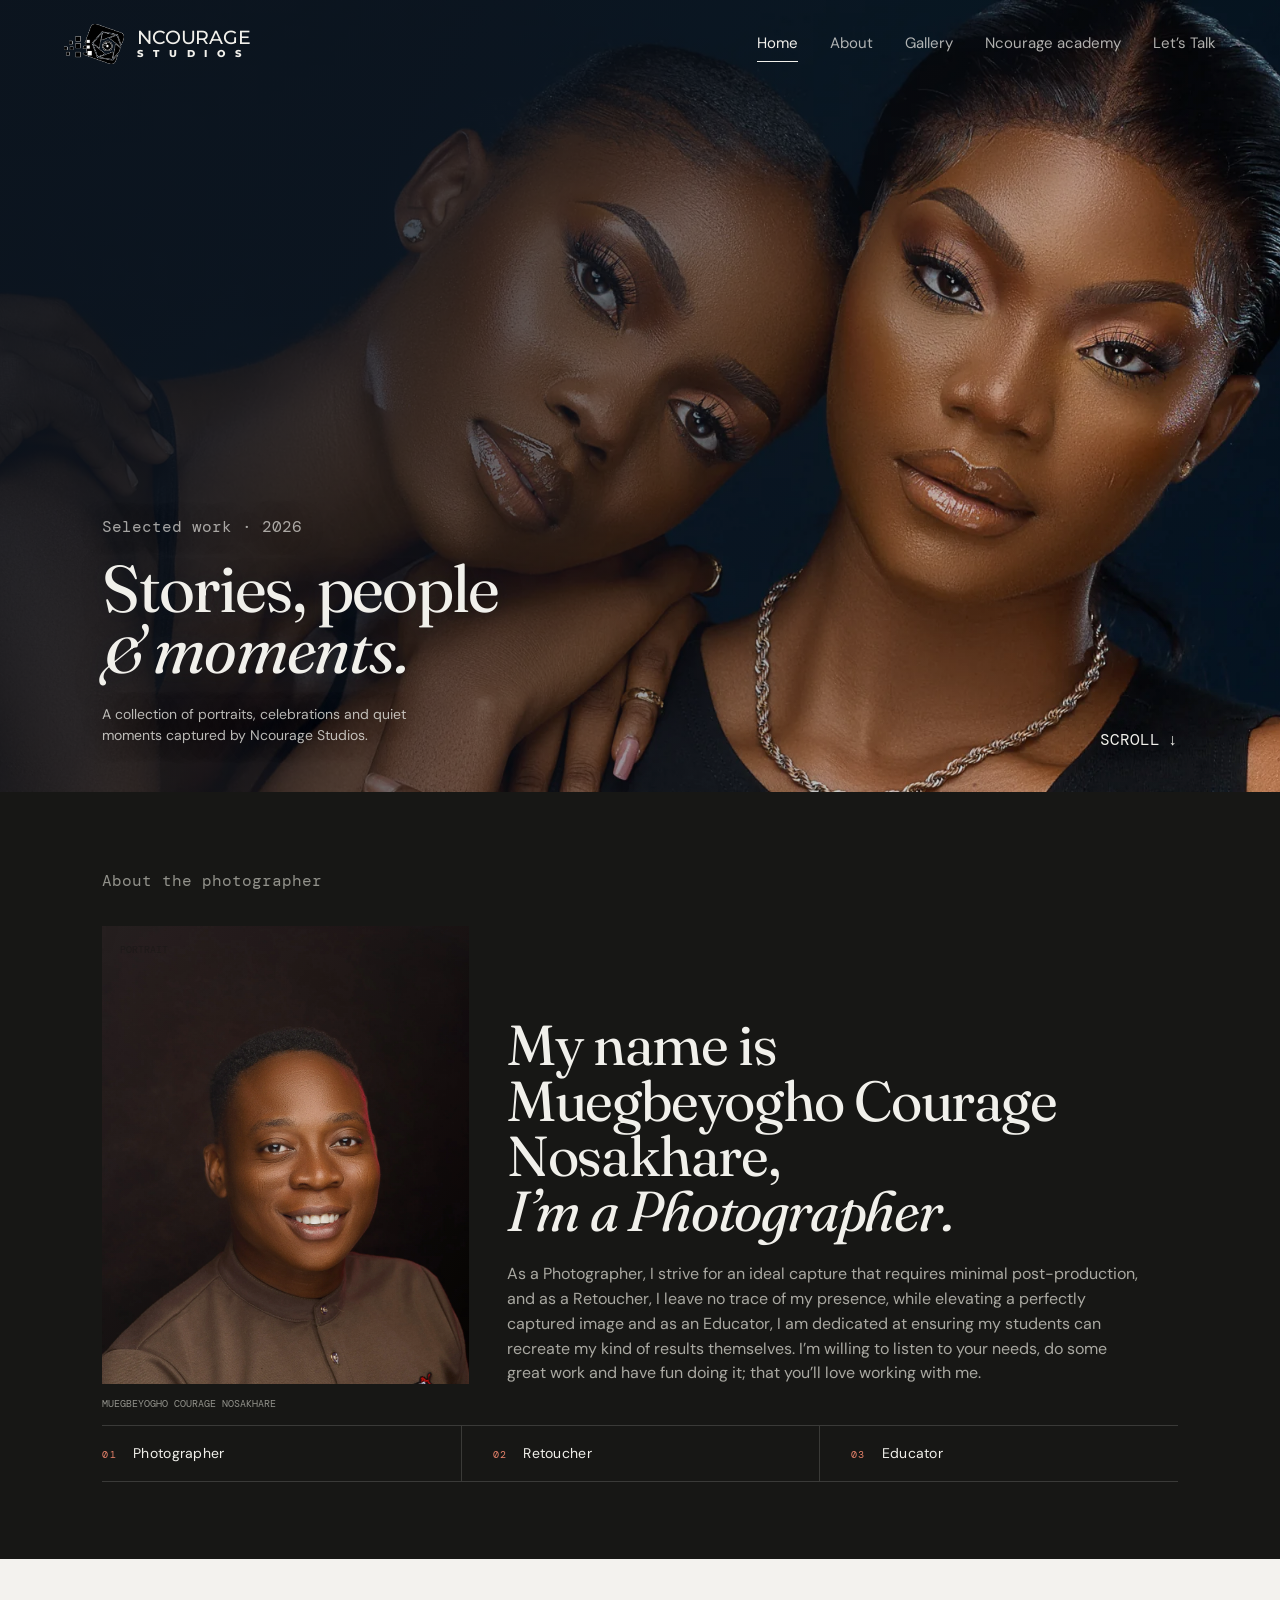
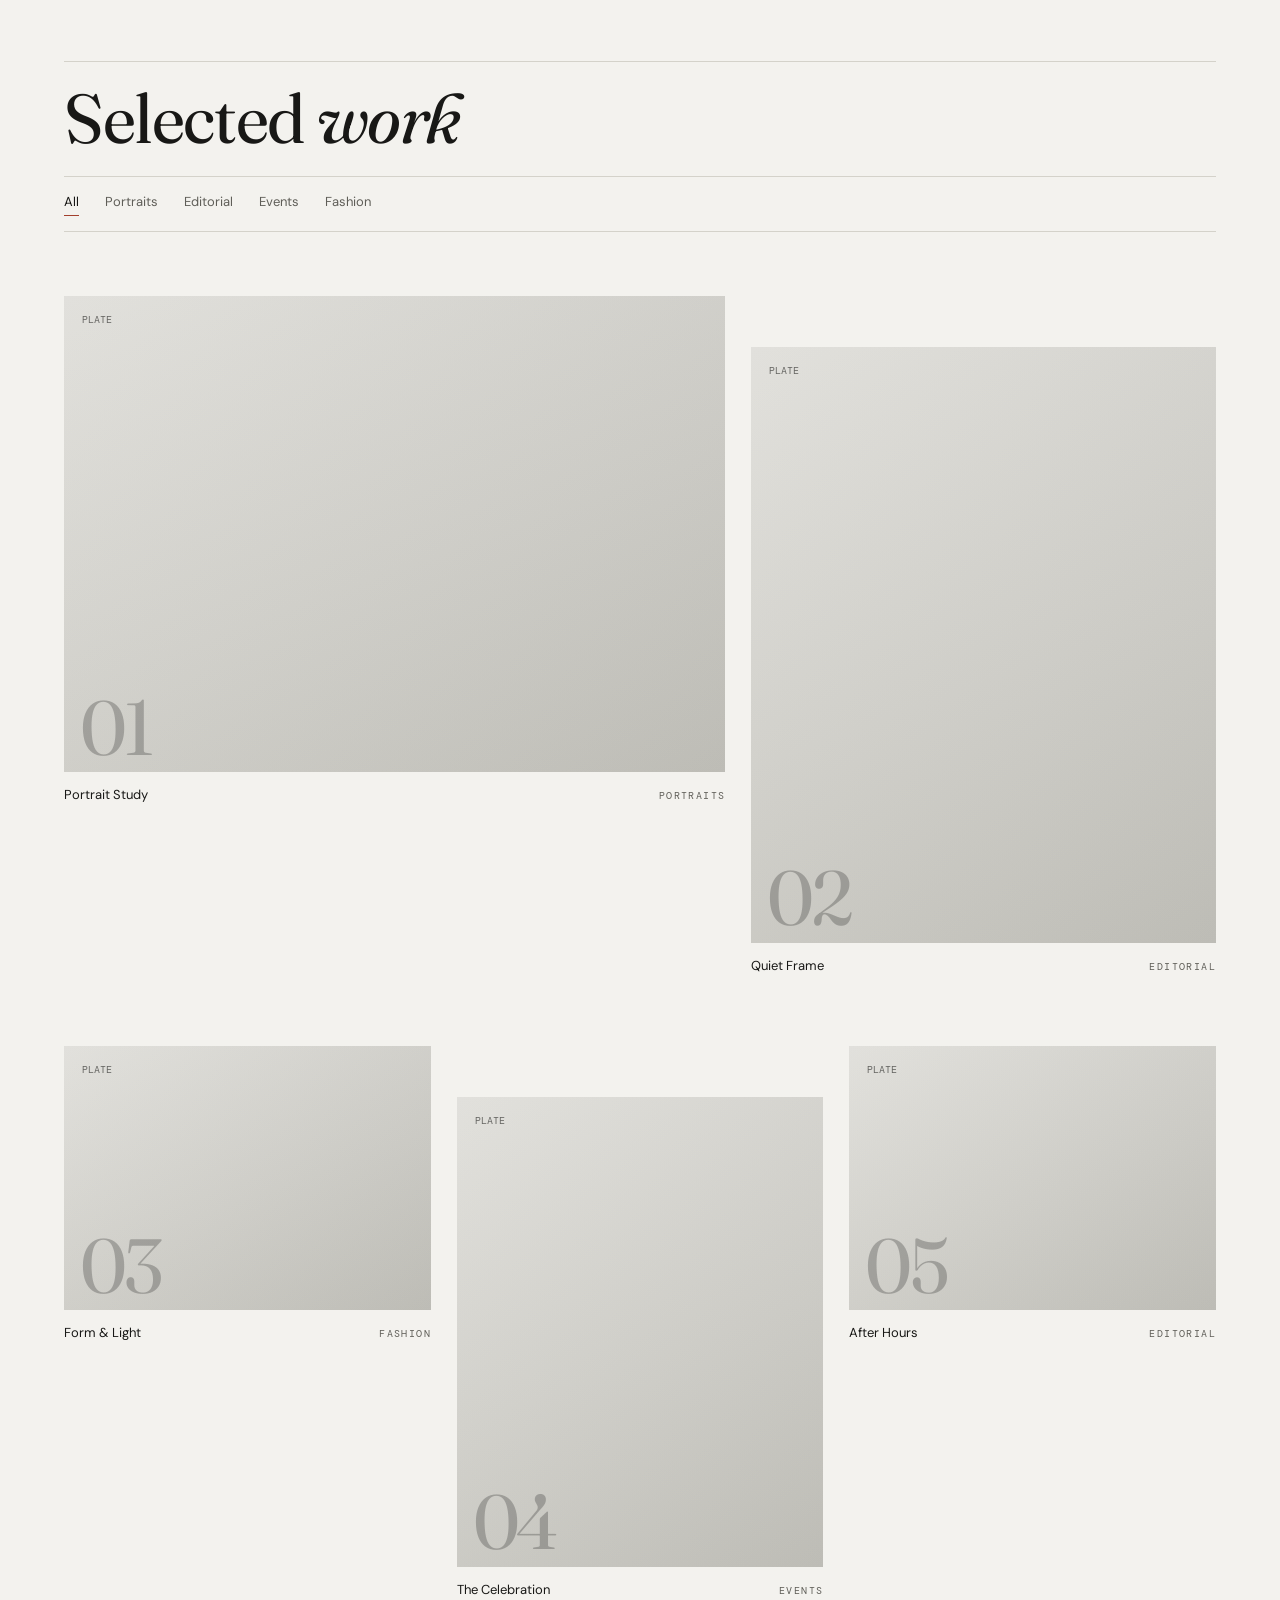
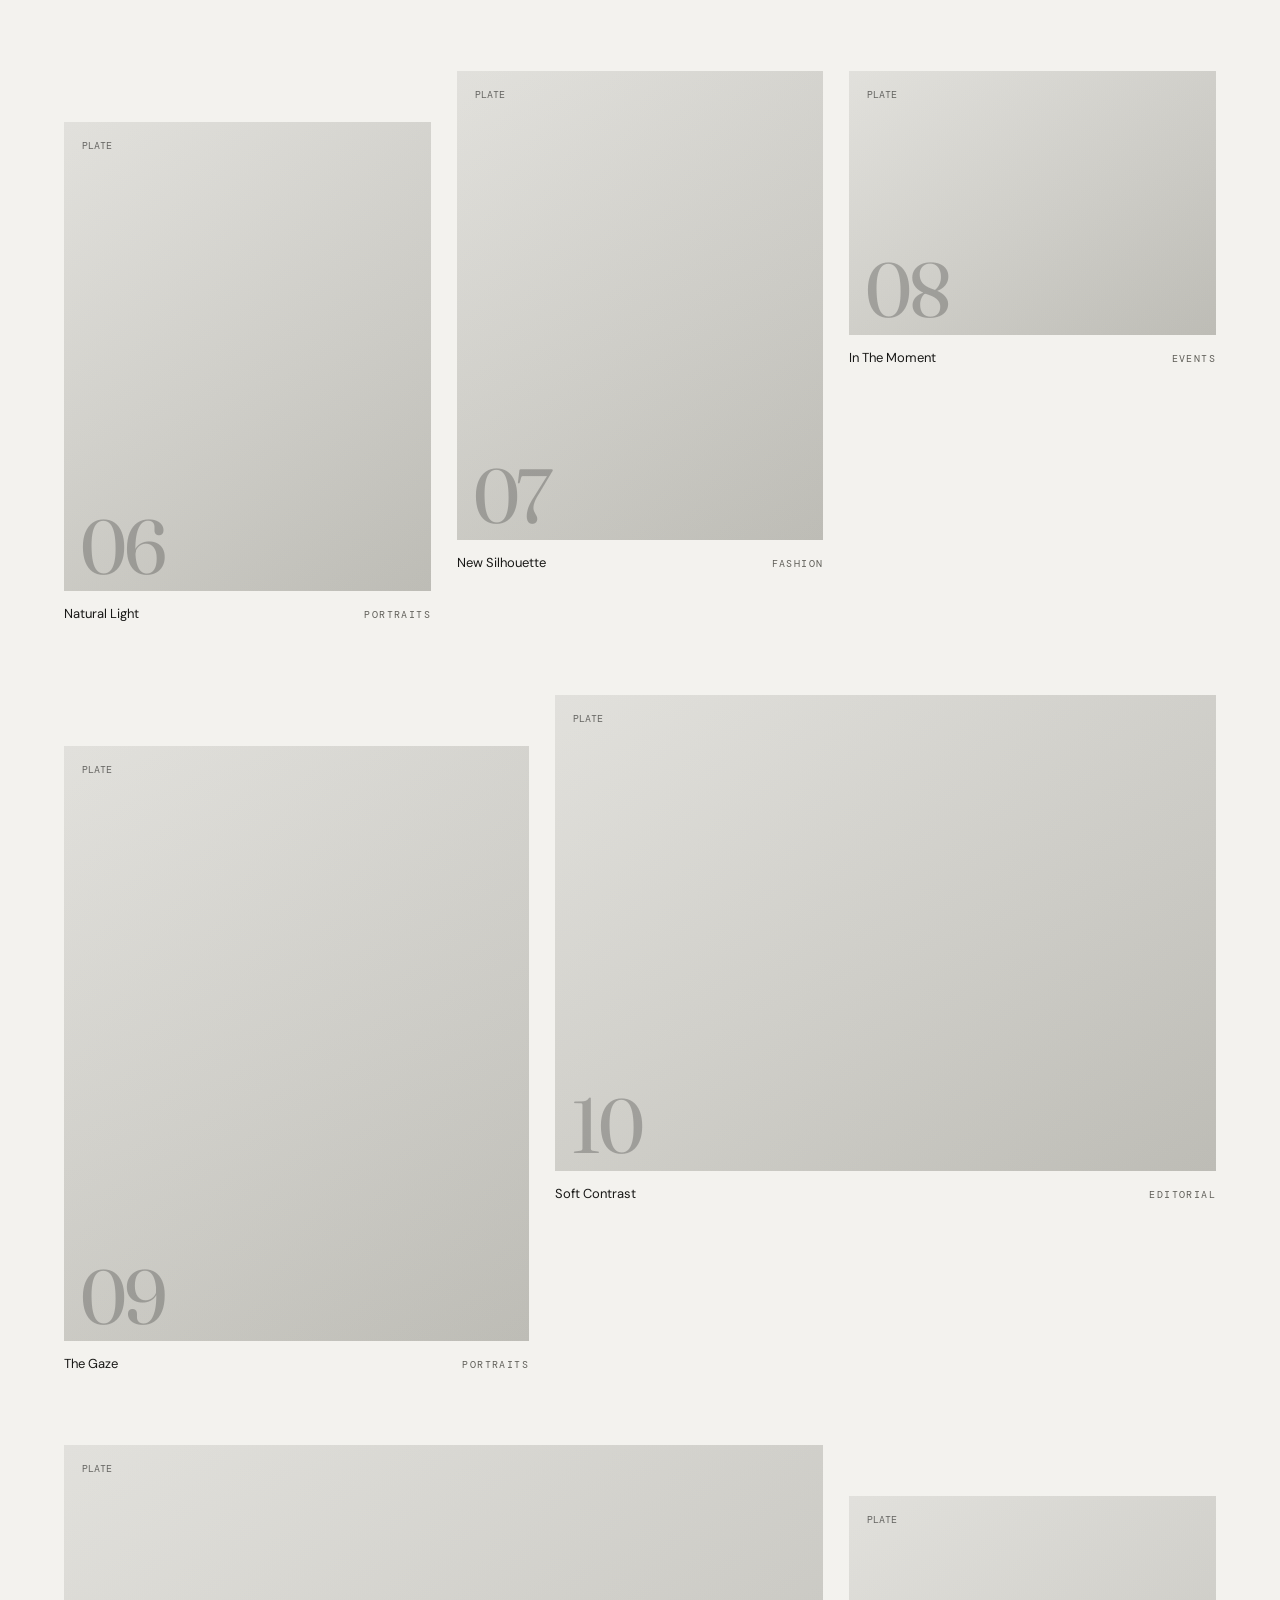
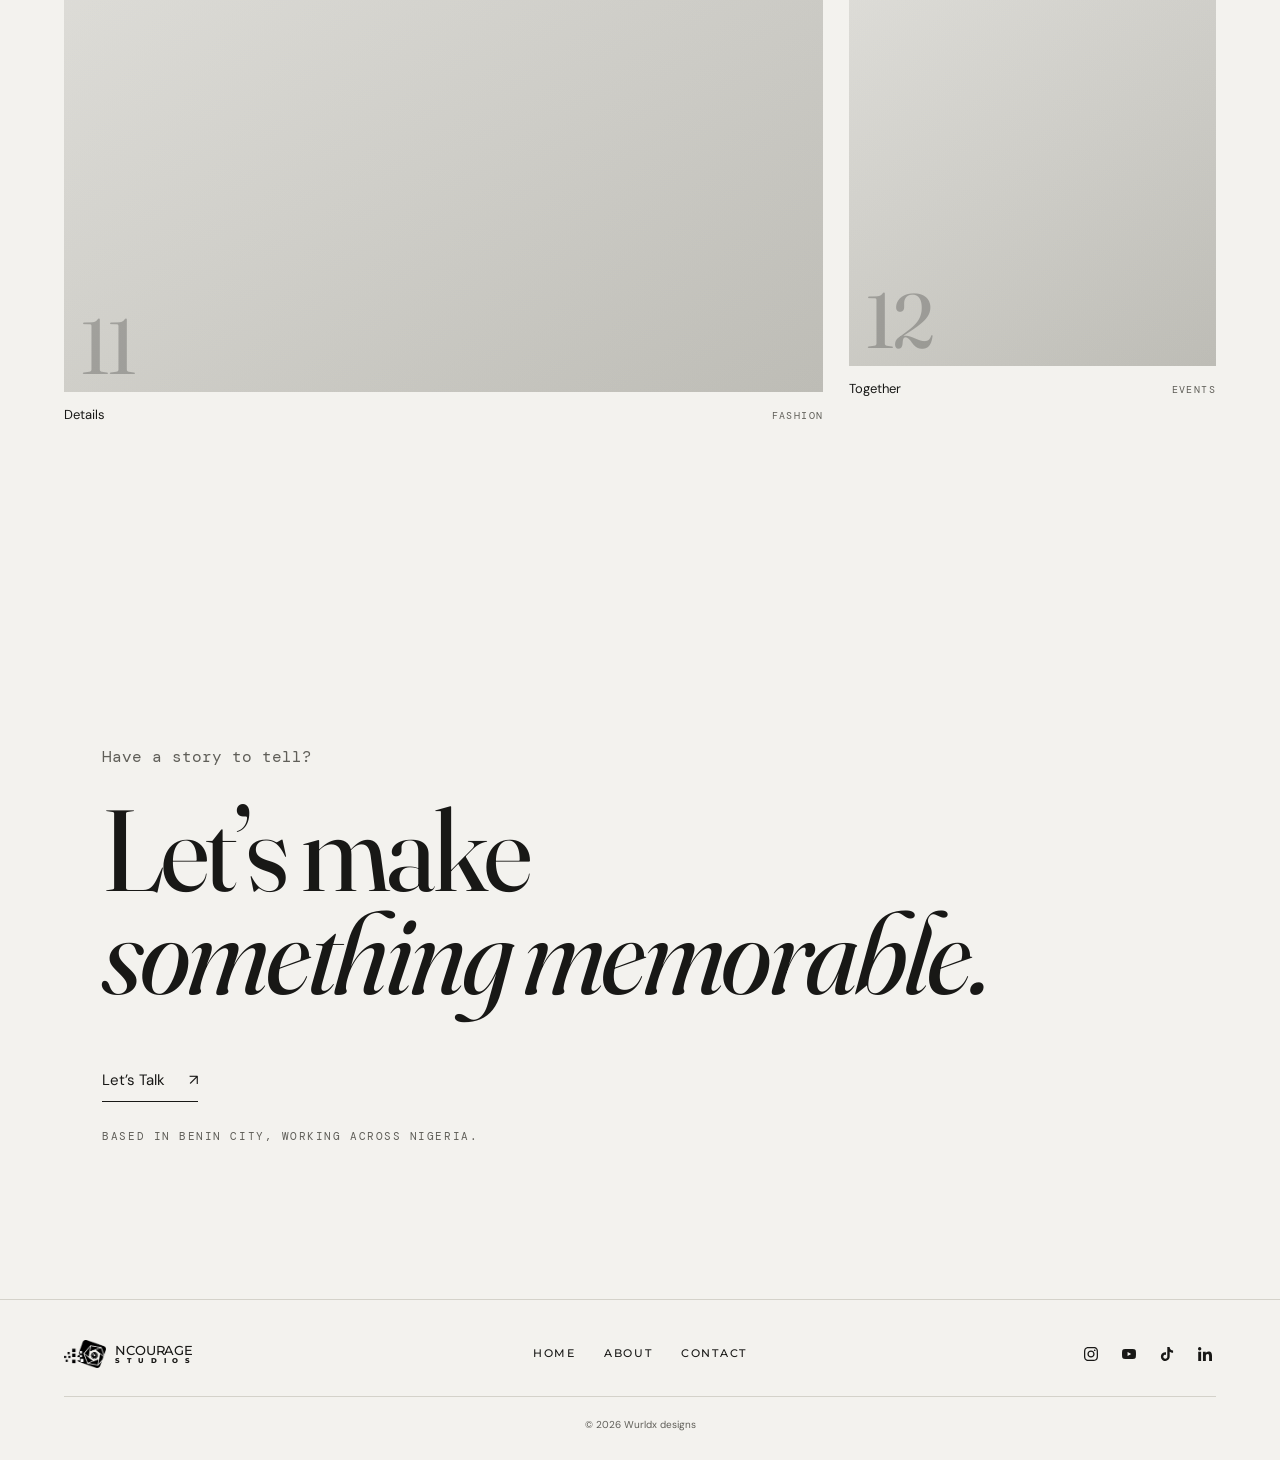
==== index.html @ 8155b755 "Initial site: single-page gallery, about height fix" ====
﻿<!DOCTYPE html>
<html lang="en">
<head>
  <meta charset="UTF-8">
  <meta name="viewport" content="width=device-width, initial-scale=1.0">
  <meta name="description" content="Ncourage Studios — photography portfolio gallery.">
  <title>Ncourage Studios — Gallery</title>
  <link rel="preconnect" href="https://fonts.googleapis.com">
  <link rel="preconnect" href="https://fonts.gstatic.com" crossorigin>
  <link href="https://fonts.googleapis.com/css2?family=DM+Mono:wght@400;500&family=DM+Sans:wght@400;500;600&family=Fraunces:ital,opsz,wght@0,9..144,400..700;1,9..144,400..600&family=Montserrat:wght@500;800&display=swap" rel="stylesheet">
  <script>document.documentElement.classList.add("js");</script>
  <link rel="preload" as="image"
        href="images/ncouragehero.webp"
        imagesrcset="images/ncouragehero-1000.webp 1000w, images/ncouragehero.webp 2000w"
        imagesizes="100vw"
        fetchpriority="high">
  <link rel="preload" as="image" href="images/ncouragelogo.webp">
  <link rel="stylesheet" href="css/style.css">
</head>
<body>
  <a class="skip-link" href="#main">Skip to content</a>

  <header class="site-header">
    <!-- Lockup: the mark leads, the wordmark reads after it. Both mark WebPs
         share one grid cell so CSS cross-fades the white artwork in while the bar
         is transparent over the hero, and the black one once it is solid. -->
    <a class="logo" href="index.html" aria-label="Ncourage Studios home">
      <span class="logo-stack">
        <img class="logo-mark logo-mark--light" src="images/ncouragelogo.webp"
             alt="" width="383" height="257" decoding="async">
        <img class="logo-mark logo-mark--dark" src="images/ncouragelogo_black.webp"
             alt="" aria-hidden="true" width="383" height="257" decoding="async">
      </span>
      <span class="logo-wordmark">
        <span class="logo-wordmark-main">Ncourage</span>
        <span class="logo-wordmark-sub">Studios</span>
      </span>
    </a>

    

    <nav class="desktop-nav" aria-label="Primary navigation">
      <a class="active" href="index.html" data-section="home">Home</a>
      <a href="#about" data-section="about">About</a>
      <a href="#gallery" data-section="gallery">Gallery</a>
      <a href="#academy" data-section="academy">Ncourage academy</a>
      <a href="#contact" data-section="contact">Let’s Talk</a>
    </nav>

    <button class="menu-toggle" aria-label="Open menu" aria-expanded="false">
      <span></span><span></span><span></span>
    </button>
  </header>

  <div class="mobile-menu">
    <a href="index.html">Home</a>
    <a href="#about">About</a>
    <a href="#gallery">Gallery</a>
    <a href="#contact">Let’s Talk</a>
  </div>

  <main id="main">
    <section class="hero" id="home">
      <img class="hero-image" src="images/ncouragehero.webp"
           srcset="images/ncouragehero-1000.webp 1000w, images/ncouragehero.webp 2000w"
           sizes="100vw" width="2000" height="980"
           alt="Two models in a beauty editorial portrait against a dark backdrop"
           fetchpriority="high" decoding="async">
      <div class="hero-content" data-reveal>
        <p class="eyebrow">Selected work · 2026</p>
        <h1>Stories, people<br><em>&amp; moments.</em></h1>
        <p class="hero-copy">
          A collection of portraits, celebrations and quiet moments
          captured by Ncourage Studios.
        </p>
      </div>
      <div class="hero-rail" data-reveal data-delay="1">
        
        <a class="scroll-cue" href="#gallery">Scroll <span aria-hidden="true">↓</span></a>
      </div>
    </section>

    <section class="about" id="about">
      <p class="eyebrow" data-reveal>About the photographer</p>
      <div class="about-body">
        <figure class="portrait" data-reveal data-delay="1">
          <div class="placeholder portrait-plate">
            <img src="images/ncourage.webp"
                 alt="Muegbeyogho Courage Nosakhare"
                 width="2100" height="3150"
                 loading="lazy" decoding="async">
          </div>
          <figcaption>Muegbeyogho Courage Nosakhare</figcaption>
        </figure>
        <div class="about-content" data-reveal>
          <h2>My name is<br>Muegbeyogho Courage Nosakhare,<br><em>I’m a Photographer.</em></h2>
          <p class="about-copy">
            As a Photographer, I strive for an ideal capture that requires minimal
            post-production, and as a Retoucher, I leave no trace of my presence,
            while elevating a perfectly captured image and as an Educator, I am
            dedicated at ensuring my students can recreate my kind of results
            themselves. I’m willing to listen to your needs, do some great work
            and have fun doing it; that you’ll love working with me.
          </p>
        </div>
      </div>
      <ul class="index-list" data-reveal data-delay="2">
        <li><span>01</span> Photographer</li>
        <li><span>02</span> Retoucher</li>
        <li><span>03</span> Educator</li>
      </ul>
    </section>

    <section class="gallery-section" id="gallery">
      <header class="section-head" data-reveal>
        <h2 class="section-title">Selected <em>work</em></h2>
      </header>

      <div class="gallery-toolbar">
        <div class="filter-list" role="group" aria-label="Filter gallery">
          <button class="filter active" data-filter="all">All</button>
          <button class="filter" data-filter="portraits">Portraits</button>
          <button class="filter" data-filter="editorial">Editorial</button>
          <button class="filter" data-filter="events">Events</button>
          <button class="filter" data-filter="fashion">Fashion</button>
        </div>
       
      </div>

      <div class="gallery" id="galleryGrid">
        <!-- Replace these placeholder divs with your real <img> elements later. -->
        <article class="gallery-item s7 wide" data-category="portraits" data-title="Portrait Study" data-location="Benin City, Nigeria">
          <button class="image-card" type="button" aria-label="Open Portrait Study">
            <div class="placeholder"><span>01</span></div>
            <div class="image-meta"><span>Portrait Study</span><span>Portraits</span></div>
          </button>
        </article>

        <article class="gallery-item s5 off" data-category="editorial" data-title="Quiet Frame" data-location="Benin City, Nigeria">
          <button class="image-card" type="button" aria-label="Open Quiet Frame">
            <div class="placeholder tall"><span>02</span></div>
            <div class="image-meta"><span>Quiet Frame</span><span>Editorial</span></div>
          </button>
        </article>

        <article class="gallery-item" data-category="fashion" data-title="Form &amp; Light" data-location="Lagos, Nigeria">
          <button class="image-card" type="button" aria-label="Open Form & Light">
            <div class="placeholder"><span>03</span></div>
            <div class="image-meta"><span>Form &amp; Light</span><span>Fashion</span></div>
          </button>
        </article>

        <article class="gallery-item off" data-category="events" data-title="The Celebration" data-location="Lagos, Nigeria">
          <button class="image-card" type="button" aria-label="Open The Celebration">
            <div class="placeholder tall"><span>04</span></div>
            <div class="image-meta"><span>The Celebration</span><span>Events</span></div>
          </button>
        </article>

        <article class="gallery-item wide" data-category="editorial" data-title="After Hours" data-location="Lagos, Nigeria">
          <button class="image-card" type="button" aria-label="Open After Hours">
            <div class="placeholder"><span>05</span></div>
            <div class="image-meta"><span>After Hours</span><span>Editorial</span></div>
          </button>
        </article>

        <article class="gallery-item off" data-category="portraits" data-title="Natural Light" data-location="Benin City, Nigeria">
          <button class="image-card" type="button" aria-label="Open Natural Light">
            <div class="placeholder tall"><span>06</span></div>
            <div class="image-meta"><span>Natural Light</span><span>Portraits</span></div>
          </button>
        </article>
        <article class="gallery-item" data-category="fashion" data-title="New Silhouette" data-location="Lagos, Nigeria">
          <button class="image-card" type="button" aria-label="Open New Silhouette">
            <div class="placeholder tall"><span>07</span></div>
            <div class="image-meta"><span>New Silhouette</span><span>Fashion</span></div>
          </button>
        </article>

        <article class="gallery-item wide" data-category="events" data-title="In The Moment" data-location="Lagos, Nigeria">
          <button class="image-card" type="button" aria-label="Open In The Moment">
            <div class="placeholder"><span>08</span></div>
            <div class="image-meta"><span>In The Moment</span><span>Events</span></div>
          </button>
        </article>

        <article class="gallery-item s5 off" data-category="portraits" data-title="The Gaze" data-location="Benin City, Nigeria">
          <button class="image-card" type="button" aria-label="Open The Gaze">
            <div class="placeholder tall"><span>09</span></div>
            <div class="image-meta"><span>The Gaze</span><span>Portraits</span></div>
          </button>
        </article>

        <article class="gallery-item s7" data-category="editorial" data-title="Soft Contrast" data-location="Lagos, Nigeria">
          <button class="image-card" type="button" aria-label="Open Soft Contrast">
            <div class="placeholder"><span>10</span></div>
            <div class="image-meta"><span>Soft Contrast</span><span>Editorial</span></div>
          </button>
        </article>

        <article class="gallery-item s8 wide" data-category="fashion" data-title="Details" data-location="Lagos, Nigeria">
          <button class="image-card" type="button" aria-label="Open Details">
            <div class="placeholder"><span>11</span></div>
            <div class="image-meta"><span>Details</span><span>Fashion</span></div>
          </button>
        </article>

        <article class="gallery-item off" data-category="events" data-title="Together" data-location="Benin City, Nigeria">
          <button class="image-card" type="button" aria-label="Open Together">
            <div class="placeholder tall"><span>12</span></div>
            <div class="image-meta"><span>Together</span><span>Events</span></div>
          </button>
        </article>
      </div>
    </section>

    <section class="contact" id="contact">
      <p class="eyebrow" data-reveal>Have a story to tell?</p>
      <h2 data-reveal data-delay="1">Let’s make<br><em>something memorable.</em></h2>
      <a class="cta" href="mailto:hello@ncouragestudios.com" data-reveal data-delay="2">Let’s Talk <span>↗</span></a>
      <p class="contact-note" data-reveal data-delay="3">Based in Benin City, working across Nigeria.</p>
    </section>
  </main>

  <footer>
    <div class="footer-main">
      <div class="footer-brand">
        <!-- Footer sits on the light page colour, so only the black lockup appears. -->
      <a class="logo" href="index.html" aria-label="Ncourage Studios home">
        <span class="logo-stack">
          <img class="logo-mark logo-mark--dark" src="images/ncouragelogo_black.webp"
               alt="" width="383" height="257" loading="lazy" decoding="async">
        </span>
        <span class="logo-wordmark">
          <span class="logo-wordmark-main">Ncourage</span>
          <span class="logo-wordmark-sub">Studios</span>
        </span>
      </a>
      
      </div>

        <!-- Reference layout: the three page anchors, then the social marks.
         Icons are inline SVG on a shared square grid (Simple Icons for Instagram,
         YouTube and TikTok; Font Awesome CC BY 4.0 for the LinkedIn glyph), so
         nothing extra is fetched. Replace the # hrefs with the real profile URLs. -->
    <nav class="footer-nav" aria-label="Footer navigation">
      <a href="index.html">Home</a>
      <a href="#about">About</a>
      <a href="#contact">Contact</a>
    </nav>

    <div class="footer-social">
      <a href="#" aria-label="Instagram"><svg viewBox="0 0 24 24" aria-hidden="true"><path d="M7.0301.084c-1.2768.0602-2.1487.264-2.911.5634-.7888.3075-1.4575.72-2.1228 1.3877-.6652.6677-1.075 1.3368-1.3802 2.127-.2954.7638-.4956 1.6365-.552 2.914-.0564 1.2775-.0689 1.6882-.0626 4.947.0062 3.2586.0206 3.6671.0825 4.9473.061 1.2765.264 2.1482.5635 2.9107.308.7889.72 1.4573 1.388 2.1228.6679.6655 1.3365 1.0743 2.1285 1.38.7632.295 1.6361.4961 2.9134.552 1.2773.056 1.6884.069 4.9462.0627 3.2578-.0062 3.668-.0207 4.9478-.0814 1.28-.0607 2.147-.2652 2.9098-.5633.7889-.3086 1.4578-.72 2.1228-1.3881.665-.6682 1.0745-1.3378 1.3795-2.1284.2957-.7632.4966-1.636.552-2.9124.056-1.2809.0692-1.6898.063-4.948-.0063-3.2583-.021-3.6668-.0817-4.9465-.0607-1.2797-.264-2.1487-.5633-2.9117-.3084-.7889-.72-1.4568-1.3876-2.1228C21.2982 1.33 20.628.9208 19.8378.6165 19.074.321 18.2017.1197 16.9244.0645 15.6471.0093 15.236-.005 11.977.0014 8.718.0076 8.31.0215 7.0301.0839m.1402 21.6932c-1.17-.0509-1.8053-.2453-2.2287-.408-.5606-.216-.96-.4771-1.3819-.895-.422-.4178-.6811-.8186-.9-1.378-.1644-.4234-.3624-1.058-.4171-2.228-.0595-1.2645-.072-1.6442-.079-4.848-.007-3.2037.0053-3.583.0607-4.848.05-1.169.2456-1.805.408-2.2282.216-.5613.4762-.96.895-1.3816.4188-.4217.8184-.6814 1.3783-.9003.423-.1651 1.0575-.3614 2.227-.4171 1.2655-.06 1.6447-.072 4.848-.079 3.2033-.007 3.5835.005 4.8495.0608 1.169.0508 1.8053.2445 2.228.408.5608.216.96.4754 1.3816.895.4217.4194.6816.8176.9005 1.3787.1653.4217.3617 1.056.4169 2.2263.0602 1.2655.0739 1.645.0796 4.848.0058 3.203-.0055 3.5834-.061 4.848-.051 1.17-.245 1.8055-.408 2.2294-.216.5604-.4763.96-.8954 1.3814-.419.4215-.8181.6811-1.3783.9-.4224.1649-1.0577.3617-2.2262.4174-1.2656.0595-1.6448.072-4.8493.079-3.2045.007-3.5825-.006-4.848-.0608M16.953 5.5864A1.44 1.44 0 1 0 18.39 4.144a1.44 1.44 0 0 0-1.437 1.4424M5.8385 12.012c.0067 3.4032 2.7706 6.1557 6.173 6.1493 3.4026-.0065 6.157-2.7701 6.1506-6.1733-.0065-3.4032-2.771-6.1565-6.174-6.1498-3.403.0067-6.156 2.771-6.1496 6.1738M8 12.0077a4 4 0 1 1 4.008 3.9921A3.9996 3.9996 0 0 1 8 12.0077"/></svg></a>
      <a href="#" aria-label="YouTube"><svg viewBox="0 0 24 24" aria-hidden="true"><path d="M23.498 6.186a3.016 3.016 0 0 0-2.122-2.136C19.505 3.545 12 3.545 12 3.545s-7.505 0-9.377.505A3.017 3.017 0 0 0 .502 6.186C0 8.07 0 12 0 12s0 3.93.502 5.814a3.016 3.016 0 0 0 2.122 2.136c1.871.505 9.376.505 9.376.505s7.505 0 9.377-.505a3.015 3.015 0 0 0 2.122-2.136C24 15.93 24 12 24 12s0-3.93-.502-5.814zM9.545 15.568V8.432L15.818 12l-6.273 3.568z"/></svg></a>
      <a href="#" aria-label="TikTok"><svg viewBox="0 0 24 24" aria-hidden="true"><path d="M12.525.02c1.31-.02 2.61-.01 3.91-.02.08 1.53.63 3.09 1.75 4.17 1.12 1.11 2.7 1.62 4.24 1.79v4.03c-1.44-.05-2.89-.35-4.2-.97-.57-.26-1.1-.59-1.62-.93-.01 2.92.01 5.84-.02 8.75-.08 1.4-.54 2.79-1.35 3.94-1.31 1.92-3.58 3.17-5.91 3.21-1.43.08-2.86-.31-4.08-1.03-2.02-1.19-3.44-3.37-3.65-5.71-.02-.5-.03-1-.01-1.49.18-1.9 1.12-3.72 2.58-4.96 1.66-1.44 3.98-2.13 6.15-1.72.02 1.48-.04 2.96-.04 4.44-.99-.32-2.15-.23-3.02.37-.63.41-1.11 1.04-1.36 1.75-.21.51-.15 1.07-.14 1.61.24 1.64 1.82 3.02 3.5 2.87 1.12-.01 2.19-.66 2.77-1.61.19-.33.4-.67.41-1.06.1-1.79.06-3.57.07-5.36.01-4.03-.01-8.05.02-12.07z"/></svg></a>
      <a href="#" aria-label="LinkedIn"><svg viewBox="0 0 448 448" aria-hidden="true"><path d="M100.28 448H7.4V148.9h92.88zM53.79 108.1C24.09 108.1 0 83.5 0 53.8a53.79 53.79 0 0 1 107.58 0c0 29.7-24.1 54.3-53.79 54.3zM447.9 448h-92.68V302.4c0-34.7-.7-79.2-48.29-79.2-48.29 0-55.69 37.7-55.69 76.7V448h-92.78V148.9h89.08v40.8h1.3c12.4-23.5 42.69-48.3 87.88-48.3 94 0 111.28 61.9 111.28 142.3V448z"/></svg></a>
    </div>
    </div>

    <div class="footer-meta">
      <p class="copyright">© 2026 Wurldx designs</p>
    </div>
  </footer>

  <div class="lightbox" id="lightbox" aria-hidden="true">
    <p class="lightbox-count" aria-live="polite"><span id="lightboxIndex">01</span> / <span id="lightboxTotal">12</span></p>
    <button class="lightbox-close" aria-label="Close image viewer">×</button>
    <button class="lightbox-prev" aria-label="Previous image">←</button>
    <div class="lightbox-content">
      <div class="lightbox-placeholder" id="lightboxImage"><span>01</span></div>
      <div class="lightbox-caption">
        <div>
          <strong id="lightboxTitle">Portrait Study</strong>
          <span id="lightboxLocation">Benin City, Nigeria</span>
        </div>
        <span id="lightboxCategory">Portraits</span>
      </div>
    </div>
    <button class="lightbox-next" aria-label="Next image">→</button>
  </div>

  <script src="js/script.js"></script>
</body>
</html>
---- css/style.css ----
﻿/* Ncourage Studios — editorial print-magazine redesign.
   Type: Fraunces (display) . DM Sans (text) . DM Mono (labels) . Montserrat (wordmark).
   Grid: asymmetric 12-column plate grid with staggered offsets. */

:root {
  --bg: #f3f2ee;
  --surface: #e8e7e2;
  --text: #181816;
  --muted: #5f5e58;
  --line: #d4d2ca;
  --dark: #171715;
  --accent: #a2402d;
  --light: #f1f0eb;
  --ease: cubic-bezier(.2,.75,.25,1);
  --nav-fade: .7s;
  --font-display: "Fraunces", Georgia, "Times New Roman", serif;
  --font-text: "DM Sans", system-ui, sans-serif;
  --font-logo: "Montserrat", "DM Sans", system-ui, sans-serif;
  --font-mono: "DM Mono", ui-monospace, SFMono-Regular, Menlo, Consolas, monospace;
  /* Micro-label scale: one tracking step for the functional labels and one for
     the two that behave like display type, plus a two-step size floor. Every
     uppercase mono label draws from these, so they read as one system rather
     than a dozen local decisions. */
  --track-label: .14em;
  --track-wide: .22em;
  --label-size: 11px;
  --label-size-sm: 10px;
}

* { box-sizing: border-box; }

html { scroll-behavior: smooth; }

body {
  margin: 0;
  background: var(--bg);
  color: var(--text);
  font-family: var(--font-text);
  font-size: 16px;
  line-height: 1.55;
}

body.no-scroll { overflow: hidden; }

a { color: inherit; text-decoration: none; }

button { font: inherit; color: inherit; }

ul { margin: 0; padding: 0; list-style: none; }

:focus-visible { outline: 2px solid var(--accent); outline-offset: 3px; }

/* Selection takes the brand accent: the browser default blue is the one colour
   on the page that is not ours. */
::selection {
  background: rgba(162,64,45,.16);
  text-shadow: none;
}

/* Light type on dark surfaces gains a little weight under default antialiasing,
   so ask for grayscale there; the header returns to the default as soon as the
   bar turns solid and its type flips to dark-on-light. */
.hero,
.about,
.lightbox { -webkit-font-smoothing: antialiased; }

.site-header:not(.scrolled):not(.menu-open) { -webkit-font-smoothing: antialiased; }

/* Break control: the display headings are hand-broken with <br>, so balance only
   has work to do where a heading seeks its own wrap; body copy uses pretty to
   keep a single word off the last line. */
h1,
h2 { text-wrap: balance; }

p { text-wrap: pretty; }

.skip-link {
  position: absolute;
  top: -100px;
  left: 16px;
  z-index: 300;
  background: var(--text);
  color: var(--light);
  padding: 10px 16px;
  font-size: 13px;
}

.skip-link:focus { top: 14px; }

/* ---------- Masthead header ---------- */
/* Over the hero the header is fully transparent with light text; once the
   photo scrolls out from behind it the bar cross-fades back to the page
   colour (--nav-fade in :root controls how slowly that happens). */
.site-header {
  height: 88px;
  padding: 0 5vw;
  display: flex;
  align-items: center;
  justify-content: space-between;
  border-bottom: 1px solid transparent;
  position: fixed;
  top: 0;
  left: 0;
  right: 0;
  z-index: 20;
  background: transparent;
  color: #f1f0eb;
  transition:
    background-color var(--nav-fade) ease,
    border-color var(--nav-fade) ease,
    color var(--nav-fade) ease;
}

/* .menu-open mirrors this while the mobile menu is open. */
.site-header.scrolled,
.site-header.menu-open {
  background: var(--bg);
  border-bottom-color: var(--line);
  color: var(--text);
}

/* Issue line: the magazine masthead detail, optically centred in the bar. */
.issue-line {
  position: absolute;
  left: 50%;
  transform: translateX(-50%);
  margin: 0;
  font-family: var(--font-mono);
  font-size: 10px;
  letter-spacing: .2em;
  text-transform: uppercase;
  color: inherit;
  opacity: .7;
  white-space: nowrap;
}

/* Logo lockup: the mark leads, then the NCOURAGE STUDIOS wordmark in live text --
   text rather than a third exported image, so the name inherits the bar's colour
   without needing a white/black pair of its own.
   Both mark WebPs share one grid cell so the masthead can cross-fade them on the
   same --nav-fade as the rest of the bar: white over the hero, black once solid.
   Everything below is sized from --logo-height, so the 640px breakpoint only has
   to change that one value. */
.logo {
  --logo-height: 40px;
  display: inline-flex;
  align-items: center;
  gap: calc(var(--logo-height) * .34);
}

.logo-stack { display: inline-grid; }

.logo-mark {
  grid-area: 1 / 1;
  display: block;
  height: var(--logo-height);
  width: auto;
  transition: opacity var(--nav-fade) ease;
}

/* Proportions lifted from the master artwork: cap heights are .335 and .175 of
   the symbol height, the two lines sit .09 apart, and STUDIOS is tracked out to
   the artwork's near-full line width. Montserrat 500 and 800 are the weights
   that match its stroke-to-cap ratio (.151 and .267). */
.logo-wordmark {
  display: grid;
  font-family: var(--font-logo);
  line-height: 1;
  text-transform: uppercase;
  white-space: nowrap;
}

.logo-wordmark-main {
  font-size: calc(var(--logo-height) * .4676);
  font-weight: 500;
  letter-spacing: -.012em;
}

/* The negative right margin swallows STUDIOS's trailing 1em of tracking, so the
   wordmark box ends where its ink does instead of on invisible space. */
.logo-wordmark-sub {
  margin: calc(var(--logo-height) * .03) -1em 0 0;
  font-size: calc(var(--logo-height) * .2447);
  font-weight: 800;
  letter-spacing: 1em;
}

.site-header .logo-mark--dark { opacity: 0; }

.site-header.scrolled .logo-mark--light,
.site-header.menu-open .logo-mark--light { opacity: 0; }

.site-header.scrolled .logo-mark--dark,
.site-header.menu-open .logo-mark--dark { opacity: 1; }

.desktop-nav {
  display: flex;
  gap: 32px;
  align-items: center;
}

.desktop-nav a {
  position: relative;
  font-size: 15px;
  color: rgba(241,240,235,.72);
  transition: color var(--nav-fade) ease;
}

.desktop-nav a:hover,
.desktop-nav a.active { color: #f1f0eb; }

.desktop-nav a.active::after {
  content: "";
  position: absolute;
  left: 0;
  right: 0;
  bottom: -7px;
  height: 1px;
  background: #f1f0eb;
  transition: background-color var(--nav-fade) ease;
}

/* Past the hero (or with the mobile menu open) the links return to their
   normal dark-on-light palette. */
.site-header.scrolled .desktop-nav a,
.site-header.menu-open .desktop-nav a { color: var(--muted); }

.site-header.scrolled .desktop-nav a:hover,
.site-header.scrolled .desktop-nav a.active,
.site-header.menu-open .desktop-nav a:hover,
.site-header.menu-open .desktop-nav a.active { color: var(--text); }

.site-header.scrolled .desktop-nav a.active::after,
.site-header.menu-open .desktop-nav a.active::after { background: var(--text); }

.menu-toggle,
.mobile-menu { display: none; }

/* ---------- Hero ---------- */
.hero {
  position: relative;
  isolation: isolate;
  overflow: hidden;
  background: #0c141e; /* the photograph's own backdrop, so edges blend */
  color: #f1f0eb;
  min-height: 88vh;
  /* The bottom pad is deliberately small: the whole text block is anchored to
     the hero's lower edge, so tightening it is what pushes the headline's
     ascenders clear of the left model's chin. */
  padding: 18vh 8vw 5vh;
  display: flex;
  flex-direction: column;
  /* Bottom-aligned: the frame's lower-left is a smooth forearm and shoulder,
     which a scrim can darken without costing the photograph anything. */
  justify-content: flex-end;
}

.hero-image {
  position: absolute;
  inset: 0;
  z-index: -2;
  width: 100%;
  height: 100%;
  object-fit: cover;
  object-position: 58% center;
}

/* Scrim keeps the headline legible without flattening the picture: the
   gradient runs diagonally, so its darkest corner sits under the copy in
   the bottom-left while both models' faces stay open and lit. */
.hero::after {
  content: "";
  position: absolute;
  inset: 0;
  z-index: -1;
  background: linear-gradient(115deg,
    rgba(12,20,30,.94) 0%,
    rgba(12,20,30,.84) 26%,
    rgba(12,20,30,.55) 48%,
    rgba(12,20,30,.22) 72%,
    rgba(12,20,30,0) 100%);
}

.hero-content { text-shadow: 0 1px 22px rgba(12,20,30,.5); }

.eyebrow {
  margin: 0 0 28px;
  color: var(--muted);
  font-family: var(--font-mono);
}

.hero h1,
.section-title,
.about h2,
.contact h2 {
  margin: 0;
  font-family: var(--font-display);
  font-weight: 400;
  font-optical-sizing: auto;
  letter-spacing: -.02em;
}

em { font-style: italic; }

.hero .eyebrow {
  margin-bottom: 18px;
  color: rgba(241,240,235,.66);
}

/* Two size terms, because the photograph is height-fit (so both models' faces
   track the viewport height, not its width): the width term keeps the first
   line's end short of the left model's chin, while the height term stops the
   fixed copy and margins from pushing the headline's ascenders up into her
   chin on short screens. */
.hero h1 {
  font-size: clamp(34px, min(5.4vw, calc(13vh - 51px)), 88px);
  line-height: .92;
  letter-spacing: -.025em;
  max-width: 1000px;
}

.hero-copy {
  max-width: 360px;
  margin: 24px 0 0;
  color: rgba(241,240,235,.76);
  font-size: 14px;
}

/* Bottom-right mono rail: disciplines plus scroll cue. Positioned over the
   photo's quiet right edge so the copy block's tuned geometry is untouched. */
.hero-rail {
  position: absolute;
  right: 8vw;
  bottom: 4.4vh;
  display: flex;
  align-items: center;
  gap: 36px;
  font-family: var(--font-mono);
  text-transform: uppercase;
  color: rgba(241,240,235,.78);
  text-shadow: 0 1px 14px rgba(12,20,30,.65);
}

.hero-disciplines { display: flex; }

.hero-disciplines li + li::before {
  content: "·";
  margin: 0 12px;
  opacity: .5;
}

.scroll-cue {
  display: inline-flex;
  align-items: center;
  gap: 8px;
  color: #f1f0eb;
  transition: color .3s ease;
}

.scroll-cue:hover { color: #fff; }

.scroll-cue span {
  display: inline-block;
  transition: transform .3s var(--ease);
}

.scroll-cue:hover span { transform: translateY(4px); }

/* ---------- Section heads ---------- */
.gallery-section { padding: clamp(56px, 8vw, 120px) 5vw 13vw; }

.section-head {
  display: flex;
  flex-wrap: wrap;
  align-items: baseline;
  gap: clamp(14px, 2vw, 28px);
  border-top: 1px solid var(--line);
  padding: 24px 0;
}

.section-title {
  font-size: clamp(45px, 5.4vw, 78px);
  line-height: .95;
}

/* Sticky index bar: filters stay reachable while scrolling the grid. */
.gallery-toolbar {
  position: sticky;
  top: 88px;
  z-index: 6;
  background: var(--bg);
  border-top: 1px solid var(--line);
  border-bottom: 1px solid var(--line);
  padding: 15px 0;
  display: flex;
  justify-content: space-between;
  align-items: center;
  gap: 20px;
}

.filter-list {
  display: flex;
  gap: 26px;
  flex-wrap: wrap;
  align-items: baseline;
}

.filter {
  border: 0;
  border-bottom: 1px solid transparent;
  padding: 0 0 3px;
  background: none;
  cursor: pointer;
  color: var(--muted);
  font-size: 13px;
  transition: color .25s ease, border-color .25s ease;
}

.filter sup {
  font-family: var(--font-mono);
  font-size: var(--label-size-sm);
}

.filter:hover { color: var(--text); }

.filter.active {
  color: var(--text);
  border-bottom-color: var(--accent);
}

.count {
  margin: 0;
  color: var(--muted);
  font-family: var(--font-mono);
  font-size: var(--label-size);
  letter-spacing: var(--track-label);
  text-transform: uppercase;
  white-space: nowrap;
}

/* ---------- Plate grid ---------- */
.gallery {
  display: grid;
  grid-template-columns: repeat(12, 1fr);
  column-gap: clamp(16px, 2vw, 28px);
  row-gap: clamp(44px, 5.5vw, 88px);
  margin-top: clamp(40px, 5vw, 72px);
}

.gallery-item {
  grid-column: span 4;
  align-self: start;
  animation: reveal .7s var(--ease) both;
}

.gallery-item.s5 { grid-column: span 5; }
.gallery-item.s7 { grid-column: span 7; }
.gallery-item.s8 { grid-column: span 8; }
.gallery-item.off { margin-top: clamp(28px, 4vw, 76px); }

.gallery-item.is-hidden { display: none; }

@keyframes reveal {
  from { opacity: 0; transform: translateY(18px); }
  to { opacity: 1; transform: translateY(0); }
}
/* ---------- Plates ---------- */
.image-card {
  display: block;
  width: 100%;
  padding: 0;
  border: 0;
  background: none;
  text-align: left;
  cursor: pointer;
}

.placeholder,
.lightbox-placeholder {
  position: relative;
  width: 100%;
  aspect-ratio: 1 / .72;
  background: linear-gradient(160deg, #deddd8 0%, #d3d2cc 55%, #c9c8c1 100%);
  overflow: hidden;
}

.placeholder.tall { aspect-ratio: 1 / 1.28; }

/* Mono plate label, top-left — magazine caption detail. */
.placeholder::before {
  content: "Plate";
  position: absolute;
  top: 16px;
  left: 18px;
  z-index: 2;
  font-family: var(--font-mono);
  font-size: var(--label-size-sm);
  text-transform: uppercase;
  color: rgba(24,24,22,.62);
}

.placeholder::after {
  content: "";
  position: absolute;
  inset: 0;
  background: linear-gradient(125deg, rgba(255,255,255,.10), rgba(0,0,0,.06));
  transition: transform .8s var(--ease);
}

/* Ghosted display numeral, bottom-left. */
.placeholder span {
  position: absolute;
  z-index: 2;
  left: 16px;
  bottom: 6px;
  color: rgba(24,24,22,.26);
  font-family: var(--font-display);
  font-size: clamp(56px, 6vw, 112px);
  line-height: 1;
  letter-spacing: -.04em;
}

/* Real photographs drop straight in (README replacement pattern). */
.placeholder img {
  width: 100%;
  height: 100%;
  object-fit: cover;
  display: block;
}

.image-card:hover .placeholder::after { transform: scale(1.08); }

.image-meta {
  display: flex;
  justify-content: space-between;
  align-items: baseline;
  gap: 16px;
  padding-top: 13px;
  font-size: 13px;
  color: var(--muted);
}

.image-meta span:first-child {
  color: var(--text);
  transition: color .3s ease;
}

.image-meta span:last-child {
  font-family: var(--font-mono);
  font-size: var(--label-size-sm);
  letter-spacing: var(--track-label);
  text-transform: uppercase;
  white-space: nowrap;
}

.image-card:hover .image-meta span:first-child { color: var(--accent); }

/* ---------- About (dark band) ---------- */
.about {
  background: var(--dark);
  color: #f1f0eb;
  --accent: #e8836b; /* focus rings read on dark */
  padding: clamp(48px, 6vw, 90px) 8vw;
}

.about .eyebrow { color: #92928b; }

.about-body {
  display: grid;
  grid-template-columns: minmax(0, .82fr) minmax(0, 1.5fr);
  gap: clamp(24px, 3vw, 48px);
  align-items: end;
  margin-top: clamp(20px, 2.5vw, 36px);
}

.about h2 {
  font-size: clamp(34px, 4.4vw, 60px);
  line-height: .98;
  letter-spacing: -.025em;
}

.about-copy {
  max-width: 58ch;
  margin: clamp(16px, 2vw, 24px) 0 0;
  color: #a9a8a1;
  font-size: 16px;
}

/* Numbered services index — the footer tagline, made editorial. */
.index-list {
  display: grid;
  grid-template-columns: repeat(3, 1fr);
  margin-top: clamp(28px, 3vw, 48px);
  border-top: 1px solid rgba(241,240,235,.16);
  border-bottom: 1px solid rgba(241,240,235,.16);
}

.index-list li {
  display: flex;
  align-items: baseline;
  gap: 16px;
  padding: 17px 0;
  font-size: 14px;
  letter-spacing: .02em;
}

.index-list li + li {
  border-left: 1px solid rgba(241,240,235,.16);
  padding-left: clamp(18px, 2.4vw, 32px);
}

.index-list li span {
  font-family: var(--font-mono);
  font-size: var(--label-size-sm);
  letter-spacing: var(--track-label);
  color: var(--accent);
}

/* Portrait plate — first column of the photographer profile spread. */
.portrait { margin: 0 0 -25px; }

.portrait-plate { aspect-ratio: 4 / 5; }

.portrait-plate::before { content: "Portrait"; }

/* 2:3 source in a 4:5 frame: anchor near the top to keep the face. */
.portrait-plate img { object-position: center 15%; }

.portrait figcaption {
  margin-top: 12px;
  font-family: var(--font-mono);
  font-size: var(--label-size-sm);
  text-transform: uppercase;
  color: #92928b;
}

/* ---------- Contact ---------- */
.contact {
  min-height: 75vh;
  padding: clamp(72px, 12vw, 170px) 8vw;
  display: flex;
  flex-direction: column;
  justify-content: center;
}

.contact h2 {
  font-size: clamp(54px, 9vw, 135px);
  line-height: .9;
  letter-spacing: -.03em;
}

.cta {
  margin-top: clamp(40px, 5vw, 65px);
  width: fit-content;
  border-bottom: 1px solid var(--text);
  padding-bottom: 9px;
  font-size: 15px;
  transition: padding .3s var(--ease), color .3s ease;
}

.cta:hover {
  padding-right: 15px;
  color: var(--accent);
}

.cta span { margin-left: 20px; }

.contact-note {
  margin: 26px 0 0;
  font-family: var(--font-mono);
  font-size: var(--label-size);
  letter-spacing: var(--track-label);
  text-transform: uppercase;
  color: var(--muted);
}

/* ---------- Colophon footer ----------
   Editorial 3-column colophon:
   Brand on the left, navigation perfectly centered, social links on the right.
   Bottom tier: Full-span hairline with copyright & studio edition metadata. */
footer {
  border-top: 1px solid var(--line);
  padding: 40px 5vw 28px;
  display: flex;
  flex-direction: column;
  gap: 28px;
}

.footer-main {
  display: grid;
  grid-template-columns: 1fr auto 1fr;
  align-items: center;
  gap: 24px;
}

.footer-brand {
  justify-self: start;
  display: flex;
  flex-direction: column;
  align-items: flex-start;
  gap: 6px;
}

.footer-brand .logo {
  --logo-height: 28px;
  color: var(--text);
}

.footer-tagline {
  margin: 0;
  color: var(--muted);
  font-family: var(--font-mono);
  font-size: 7px;
  letter-spacing: .18em;
  text-transform: uppercase;
  opacity: .75;
}

/* The anchors read as one tracked line, geometric like the wordmark, perfectly centered */
.footer-nav {
  justify-self: center;
  display: flex;
  flex-wrap: wrap;
  align-items: center;
  justify-content: center;
  gap: 28px;
}

.footer-nav a {
  display: inline-block;
  padding: 4px 0;
  font-family: var(--font-logo);
  font-size: 11px;
  font-weight: 500;
  letter-spacing: .16em;
  text-transform: uppercase;
  transition: color .3s var(--ease);
}

.footer-nav a:hover { color: var(--accent); }

/* Each mark sits on the same square grid, aligned to the right */
.footer-social {
  justify-self: end;
  display: flex;
  align-items: center;
  gap: 16px;
}

.footer-social a {
  display: inline-flex;
  align-items: center;
  justify-content: center;
  padding: 4px;
  color: var(--text);
  transition: color .3s var(--ease), transform .3s var(--ease);
}

.footer-social a:hover {
  color: var(--accent);
  transform: translateY(-2px);
}

.footer-social svg {
  display: block;
  width: 14px;
  height: 14px;
  fill: currentColor;
}

/* Sub-colophon bottom bar */
.footer-meta {
  border-top: 1px solid var(--line);
  padding-top: 20px;
  display: flex;
  align-items: center;
  justify-content: center; text-align: center;
  gap: 16px;
  flex-wrap: wrap;
}

.footer-meta p {
  margin: 0;
  color: var(--muted);
  font-size: 10px;
}

.footer-meta .copyright {
  font-family: var(--font-text);
  letter-spacing: 0;
  text-transform: none;
}


/* ---------- Lightbox ---------- */
.lightbox {
  position: fixed;
  inset: 0;
  background: rgba(15,15,14,.96);
  --accent: #e8836b;
  z-index: 100;
  display: flex;
  align-items: center;
  justify-content: center;
  padding: 5vh 8vw;
  opacity: 0;
  visibility: hidden;
  transition: opacity .35s ease, visibility .35s ease;
}

.lightbox.open {
  opacity: 1;
  visibility: visible;
}

.lightbox-count {
  position: absolute;
  top: 30px;
  left: 50%;
  transform: translateX(-50%);
  margin: 0;
  font-family: var(--font-mono);
  font-size: var(--label-size);
  color: #8e8e89;
}

.lightbox-content { width: min(900px, 80vw); }

.lightbox-placeholder { aspect-ratio: 1.5 / 1; }

.lightbox-placeholder span {
  position: absolute;
  left: 22px;
  bottom: 10px;
  color: rgba(24,24,22,.26);
  font-family: var(--font-display);
  font-size: clamp(64px, 8vw, 130px);
  line-height: 1;
  letter-spacing: -.04em;
}

.lightbox-caption {
  display: flex;
  justify-content: space-between;
  color: #eee;
  padding-top: 17px;
  font-size: 11px;
}

.lightbox-caption strong,
.lightbox-caption span { display: block; }

.lightbox-caption strong { font-size: 13px; font-weight: 500; }
.lightbox-caption span { color: #8e8e89; margin-top: 4px; }

.lightbox-close,
.lightbox-prev,
.lightbox-next {
  position: absolute;
  border: 0;
  background: none;
}

.lightbox-close {
  top: 24px;
  right: 35px;
  font-size: 35px;
}

.lightbox-prev,
.lightbox-next {
  top: 50%;
  transform: translateY(-50%);
  font-size: 25px;
  padding: 20px;
  color: #aaa;
  transition: color .2s ease;
}

.lightbox-prev:hover,
.lightbox-next:hover { color: #fff; }

.lightbox-prev { left: 20px; }
.lightbox-next { right: 20px; }

/* ---------- Scroll reveal ---------- */
/* Gated behind html.js (set inline in <head>): without JS the page simply
   renders, and reduced-motion users get the forced-visible override below. */
.js [data-reveal] {
  opacity: 0;
  transform: translateY(18px);
  transition: opacity .8s var(--ease), transform .8s var(--ease);
}

.js [data-reveal].is-visible {
  opacity: 1;
  transform: none;
}

.js [data-delay="1"] { transition-delay: .12s; }
.js [data-delay="2"] { transition-delay: .24s; }
.js [data-delay="3"] { transition-delay: .36s; }

/* ---------- Responsive ---------- */
@media (max-width: 1100px) {
  .issue-line { display: none; }
  .hero-disciplines { display: none; } /* scroll cue stays */
}

@media (max-width: 900px) {
  .gallery { grid-template-columns: repeat(6, 1fr); }
  .gallery-item { grid-column: span 3; }
  .gallery-item.s5,
  .gallery-item.s7,
  .gallery-item.s8 { grid-column: span 6; } /* feature plates go full-width */
  .gallery-item.off { margin-top: clamp(16px, 3vw, 40px); }


  .about-body { grid-template-columns: 1fr; gap: 35px; }
  .portrait { max-width: 340px; margin-bottom: 0; }
  .index-list { grid-template-columns: 1fr; }
  .index-list li + li { border-left: 0; padding-left: 0; border-top: 1px solid rgba(241,240,235,.16); }

}

@media (max-width: 640px) {
  .site-header { height: 72px; padding: 0 6vw; }

  /* The bar is shorter here, so the mark shrinks with it. */
  .site-header .logo { --logo-height: 32px; }

  .desktop-nav { display: none; }

  .menu-toggle {
    display: flex;
    flex-direction: column;
    gap: 6px;
    border: 0;
    background: none;
    padding: 8px 0;
    cursor: pointer;
  }

  .menu-toggle span {
    width: 25px;
    height: 1px;
    /* currentColor, so the lines follow the header: light over the hero,
       dark once .scrolled is applied. */
    background: currentColor;
    transition: transform .3s ease, opacity .3s ease;
  }

  /* Lines collapse onto the middle line's centre to form an X. */
  .menu-toggle[aria-expanded="true"] span:nth-child(1) {
    transform: translateY(7px) rotate(45deg);
  }

  .menu-toggle[aria-expanded="true"] span:nth-child(2) { opacity: 0; }

  .menu-toggle[aria-expanded="true"] span:nth-child(3) {
    transform: translateY(-7px) rotate(-45deg);
  }

  .mobile-menu {
    display: flex;
    position: fixed;
    inset: 72px 0 auto;
    background: var(--bg);
    z-index: 19;
    flex-direction: column;
    padding: 30px 6vw;
    gap: 22px;
    transform: translateY(-120%);
    transition: transform .4s var(--ease);
    border-bottom: 1px solid var(--line);
  }

  .mobile-menu.open { transform: translateY(0); }
  .mobile-menu a { font-family: var(--font-display); font-size: 34px; }

  .hero {
    min-height: 88vh;
    padding: 20vh 6vw 5vh;
  }

  /* The narrow crop frames both faces at 50%; the scrim is heavier here
     because brighter skin tones move in behind the copy. */
  .hero-image { object-position: 50% center; }

  .hero::after {
    background: linear-gradient(115deg,
      rgba(12,20,30,.96) 0%,
      rgba(12,20,30,.88) 30%,
      rgba(12,20,30,.62) 55%,
      rgba(12,20,30,.28) 78%,
      rgba(12,20,30,0) 100%);
  }

  /* Same two-term sizing as desktop: the faces are 1.5x larger in this crop,
     so the height term matters here too on short viewports. */
  .hero h1 {
    font-size: clamp(34px, min(10.5vw, calc(13vh - 51px)), 56px);
    max-width: 320px;
  }
  .hero-copy { margin: 18px 0 0; }
  .hero-rail { display: none; }

  .gallery-section { padding: 56px 6vw 22vw; }


  .gallery-toolbar {
    top: 72px;
    align-items: flex-start;
    flex-direction: column;
    padding: 14px 0;
    gap: 14px;
  }

  .gallery {
    grid-template-columns: 1fr;
    row-gap: 42px;
    margin-top: 32px;
  }

  .gallery-item,
  .gallery-item.s5,
  .gallery-item.s7,
  .gallery-item.s8 { grid-column: span 1; }

  .gallery-item.off { margin-top: 0; }

  .about,
  .contact { padding: 14vw 6vw; }

  .contact { min-height: 65vh; }

  footer {
    padding: 32px 6vw 24px;
    gap: 22px;
  }

  .footer-main {
    display: flex;
    flex-direction: column;
    align-items: flex-start;
    gap: 18px;
  }

  .footer-brand {
    justify-self: auto;
    gap: 5px;
  }

  .footer-brand .logo {
    --logo-height: 24px;
  }

  .footer-tagline {
    font-size: 6.5px;
  }

  .footer-nav {
    justify-self: auto;
    justify-content: flex-start;
    gap: 8px 22px;
  }

  .footer-social {
    justify-self: auto;
    gap: 16px;
    margin-left: -4px;
  }

  .footer-meta {
    justify-content: center; text-align: center; padding-top: 16px;
  }

  .lightbox { padding: 7vh 5vw; }
  .lightbox-count { top: 18px; }
  .lightbox-content { width: 100%; }
  .lightbox-prev { left: 0; }
  .lightbox-next { right: 0; }
}

@media (prefers-reduced-motion: reduce) {
  html { scroll-behavior: auto; }

  *, *::before, *::after {
    animation-duration: .01ms !important;
    animation-iteration-count: 1 !important;
    transition-duration: .01ms !important;
  }

  .js [data-reveal] {
    opacity: 1 !important;
    transform: none !important;
  }
}
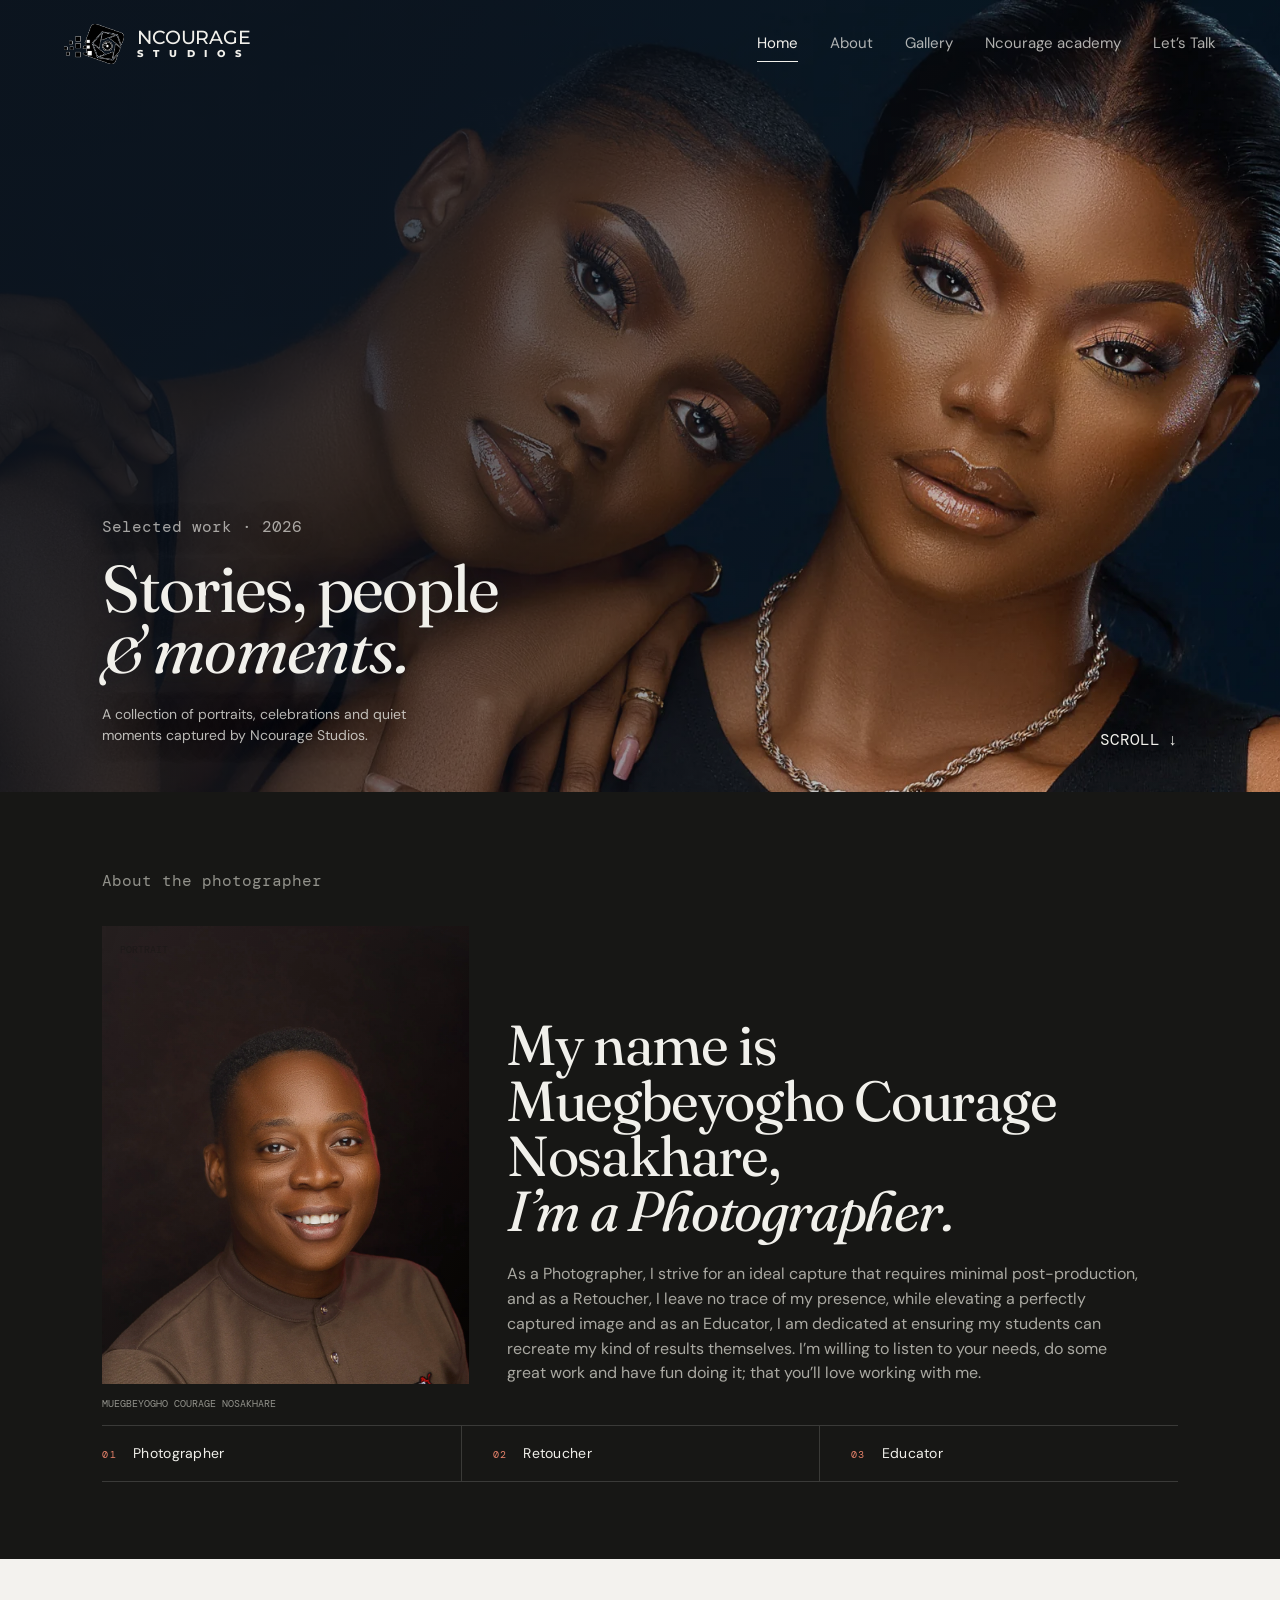
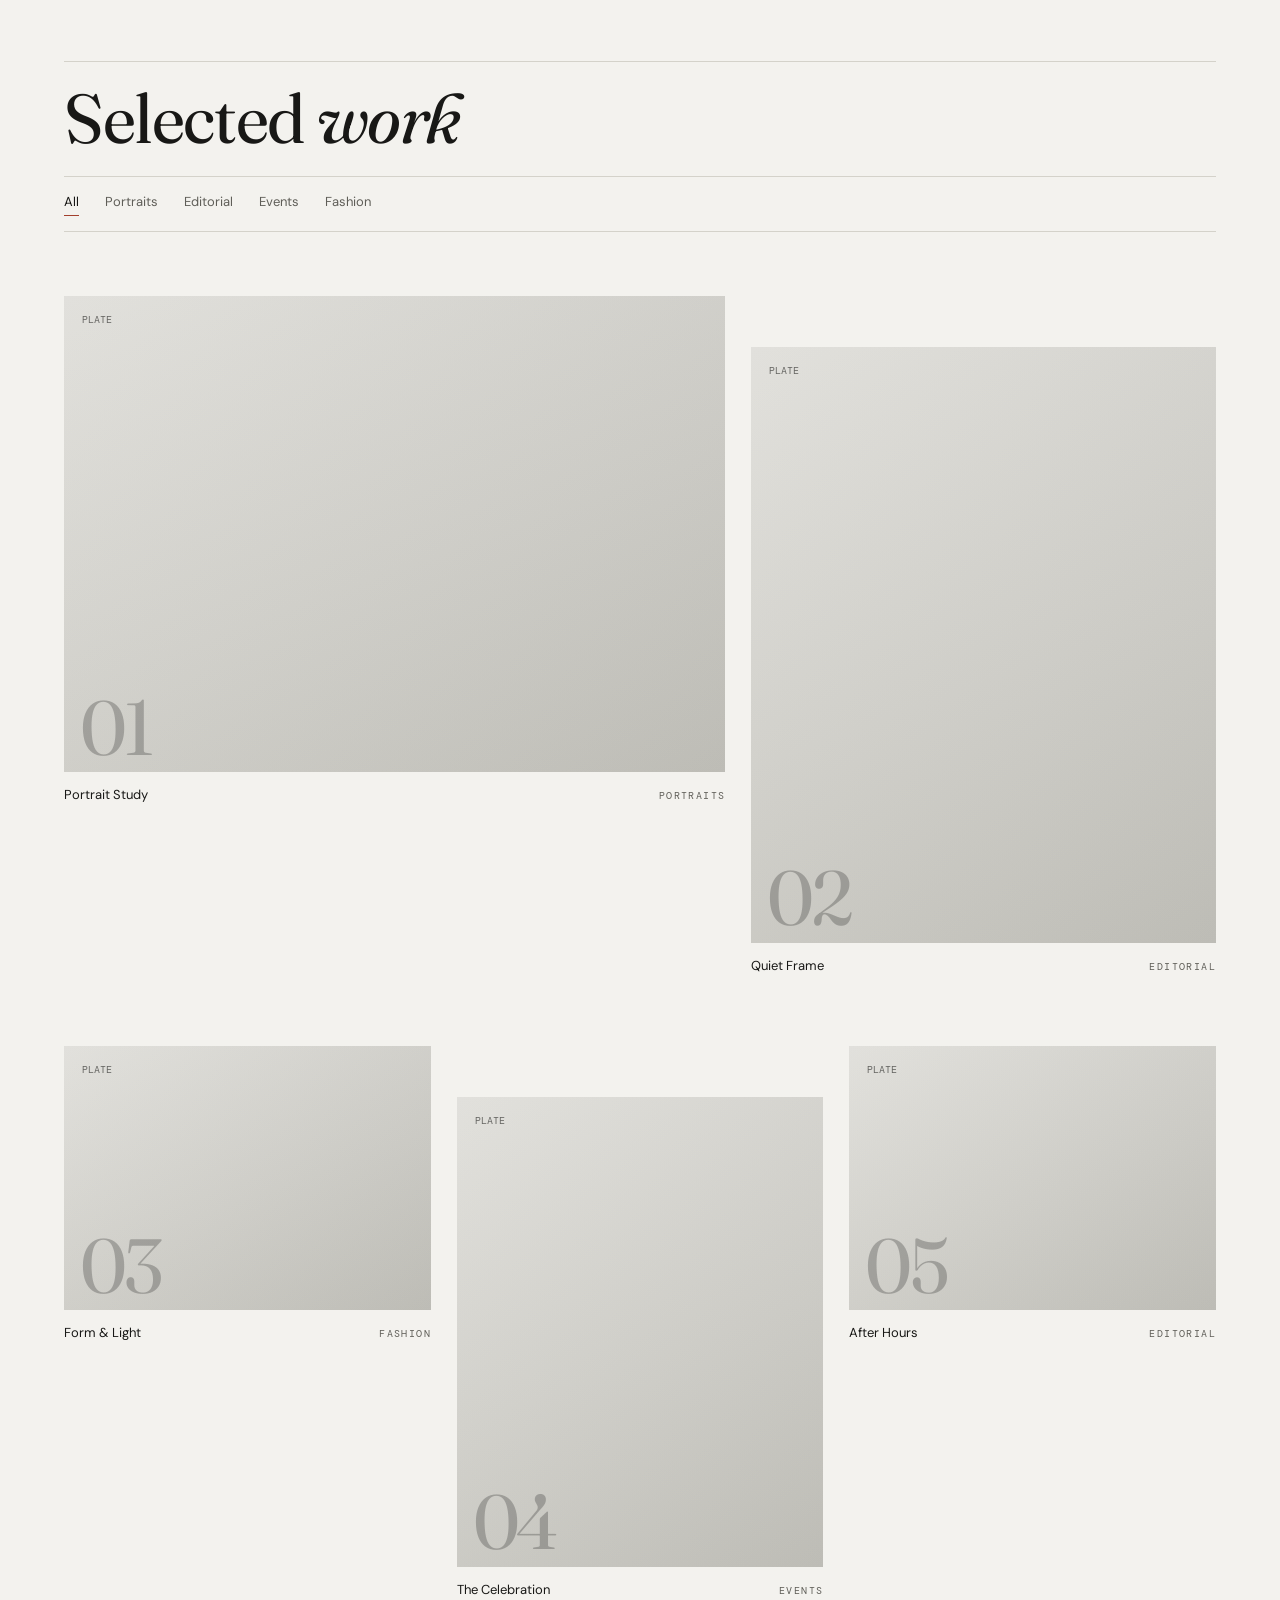
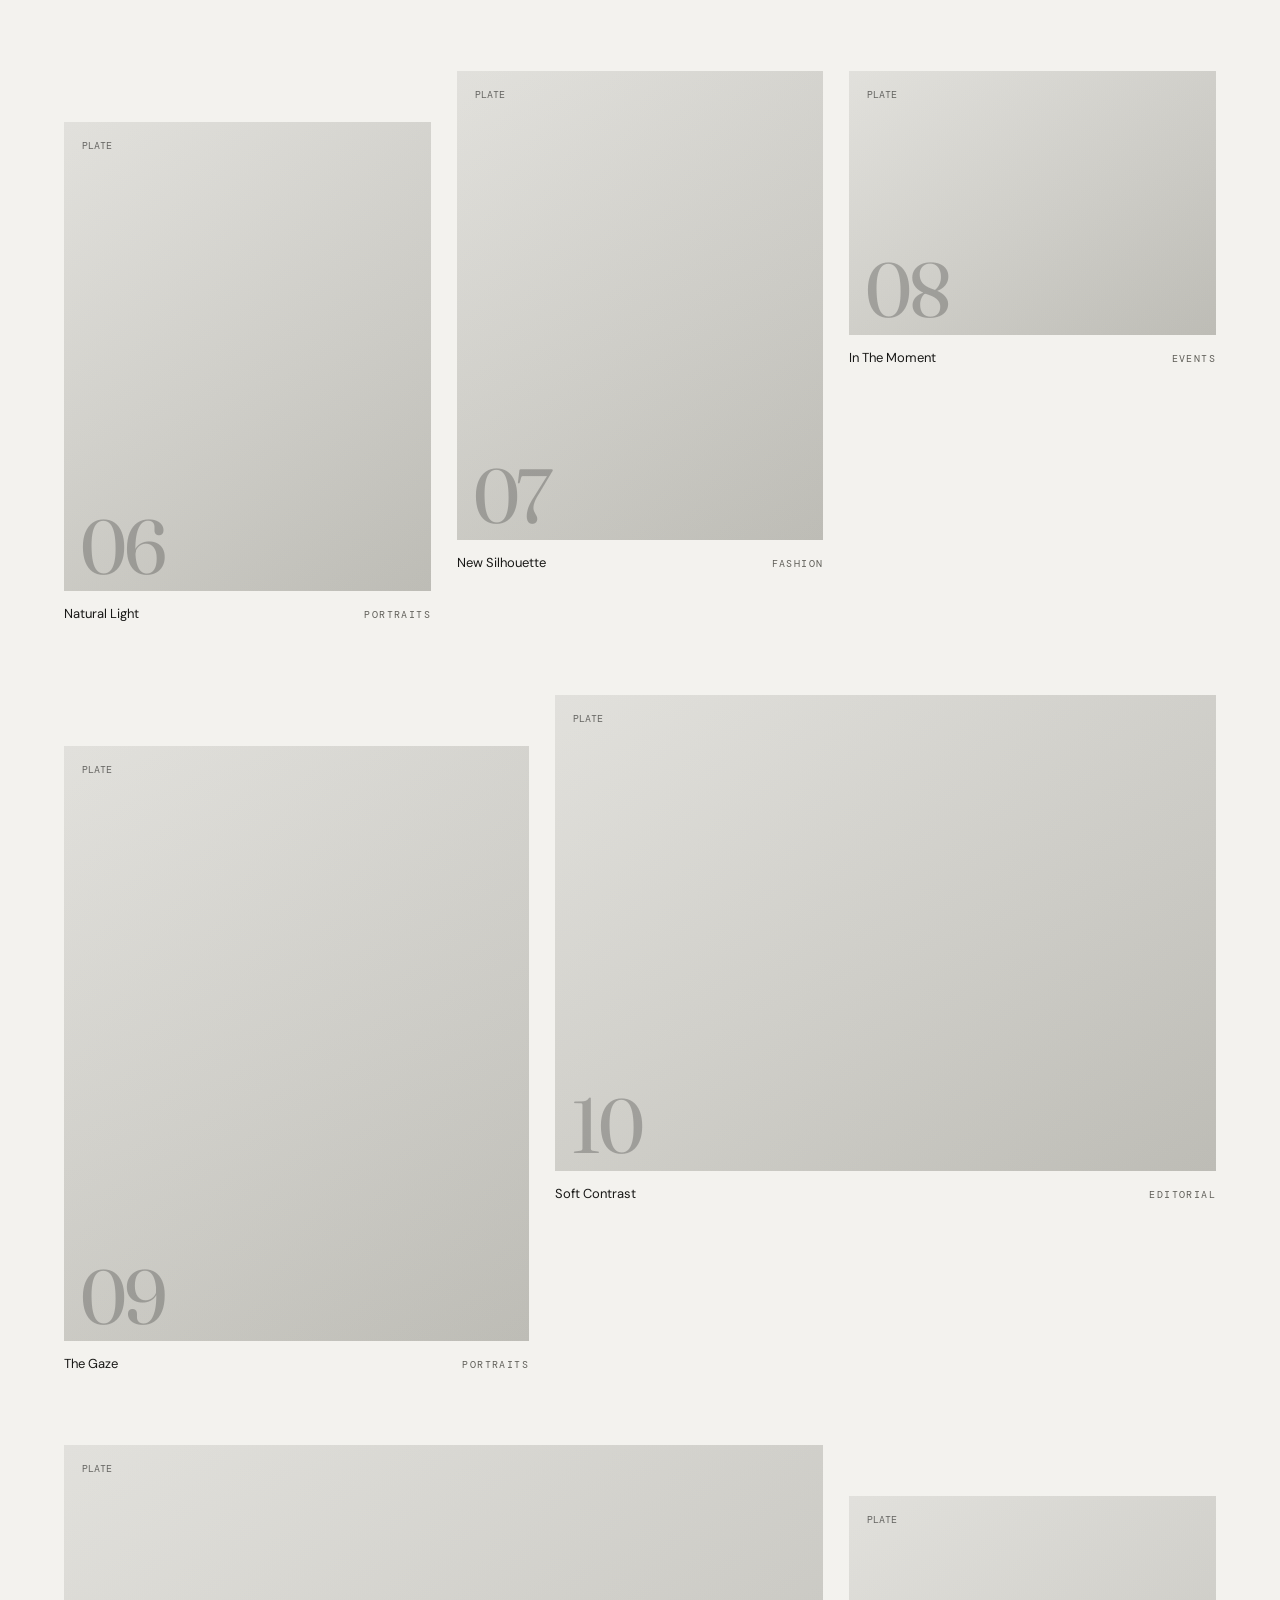
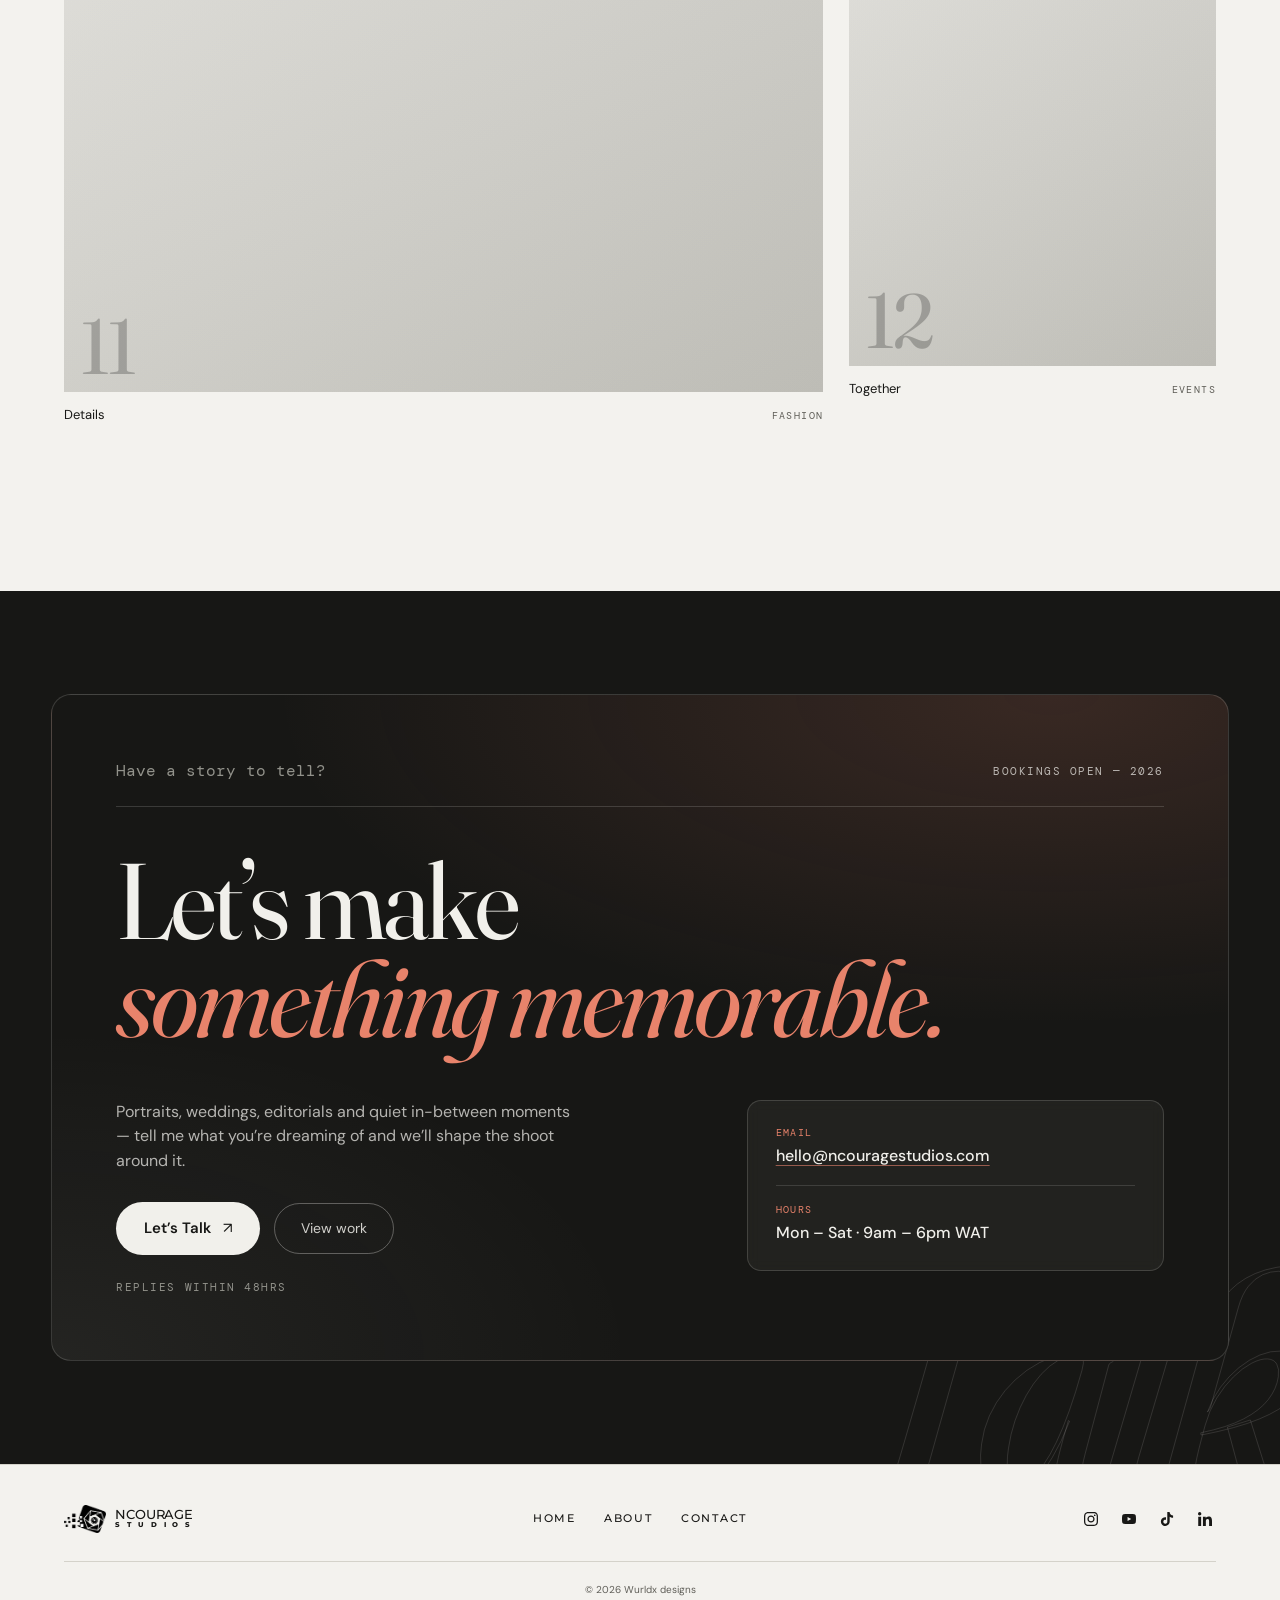
==== commit dfc04582: "Redesign contact plate, mobile menu and responsive footer" ====
--- a/index.html
+++ b/index.html
@@ -53,10 +53,12 @@
   </header>
 
   <div class="mobile-menu">
-    <a href="index.html">Home</a>
-    <a href="#about">About</a>
-    <a href="#gallery">Gallery</a>
-    <a href="#contact">Let’s Talk</a>
+    <p class="menu-kicker">Menu — Ncourage Studios</p>
+    <a href="index.html"><span>01</span>Home</a>
+    <a href="#about"><span>02</span>About</a>
+    <a href="#gallery"><span>03</span>Gallery</a>
+    <a href="#contact"><span>04</span>Let’s Talk</a>
+    <a class="menu-mail" href="mailto:hello@ncouragestudios.com">hello@ncouragestudios.com <span aria-hidden="true">↗</span></a>
   </div>
 
   <main id="main">
@@ -215,14 +217,39 @@
     </section>
 
     <section class="contact" id="contact">
-      <p class="eyebrow" data-reveal>Have a story to tell?</p>
-      <h2 data-reveal data-delay="1">Let’s make<br><em>something memorable.</em></h2>
-      <a class="cta" href="mailto:hello@ncouragestudios.com" data-reveal data-delay="2">Let’s Talk <span>↗</span></a>
-      <p class="contact-note" data-reveal data-delay="3">Based in Benin City, working across Nigeria.</p>
+      <span class="contact-ghost" aria-hidden="true">Talk</span>
+      <div class="contact-inner">
+        <div class="contact-top" data-reveal>
+          <p class="eyebrow">Have a story to tell?</p>
+          <p class="availability">Bookings open — 2026</p>
+        </div>
+        <h2 data-reveal data-delay="1">Let’s make<br><em>something memorable.</em></h2>
+        <div class="contact-grid">
+          <div class="contact-left" data-reveal data-delay="2">
+            <p class="contact-copy">Portraits, weddings, editorials and quiet in-between moments — tell me what you’re dreaming of and we’ll shape the shoot around it.</p>
+            <div class="contact-actions">
+              <a class="cta-pill" href="mailto:hello@ncouragestudios.com">Let’s Talk <span aria-hidden="true">↗</span></a>
+              <a class="cta-ghost" href="#gallery">View work</a>
+            </div>
+            <p class="contact-note">Replies within 48hrs</p>
+          </div>
+          <aside class="contact-card" data-reveal data-delay="3" aria-label="Booking details">
+            <div class="contact-row">
+              <span>Email</span>
+              <a href="mailto:hello@ncouragestudios.com">hello@ncouragestudios.com</a>
+            </div>
+            <div class="contact-row">
+              <span>Hours</span>
+              <strong>Mon – Sat · 9am – 6pm WAT</strong>
+            </div>
+          </aside>
+        </div>
+      </div>
     </section>
   </main>
 
   <footer>
+    
     <div class="footer-main">
       <div class="footer-brand">
         <!-- Footer sits on the light page colour, so only the black lockup appears. -->
@@ -239,10 +266,7 @@
       
       </div>
 
-        <!-- Reference layout: the three page anchors, then the social marks.
-         Icons are inline SVG on a shared square grid (Simple Icons for Instagram,
-         YouTube and TikTok; Font Awesome CC BY 4.0 for the LinkedIn glyph), so
-         nothing extra is fetched. Replace the # hrefs with the real profile URLs. -->
+        
     <nav class="footer-nav" aria-label="Footer navigation">
       <a href="index.html">Home</a>
       <a href="#about">About</a>
--- a/css/style.css
+++ b/css/style.css
@@ -634,63 +634,224 @@
   color: #92928b;
 }
 
-/* ---------- Contact ---------- */
+/* ---------- Contact: dark inset plate closer ----------
+   First-design composition (ghost word + framed plate + rail +
+   2-col grid with booking card). No pulse dot, no location lines. */
 .contact {
-  min-height: 75vh;
-  padding: clamp(72px, 12vw, 170px) 8vw;
-  display: flex;
-  flex-direction: column;
-  justify-content: center;
-}
-
-.contact h2 {
-  font-size: clamp(54px, 9vw, 135px);
-  line-height: .9;
-  letter-spacing: -.03em;
-}
-
-.cta {
-  margin-top: clamp(40px, 5vw, 65px);
-  width: fit-content;
-  border-bottom: 1px solid var(--text);
-  padding-bottom: 9px;
-  font-size: 15px;
-  transition: padding .3s var(--ease), color .3s ease;
-}
-
-.cta:hover {
-  padding-right: 15px;
-  color: var(--accent);
-}
-
-.cta span { margin-left: 20px; }
-
-.contact-note {
-  margin: 26px 0 0;
+  position: relative;
+  overflow: clip;
+  background: var(--dark);
+  color: var(--light);
+  --accent: #e8836b;
+  -webkit-font-smoothing: antialiased;
+  padding: clamp(56px, 8vw, 120px) clamp(20px, 4vw, 56px);
+}
+
+.contact-ghost {
+  position: absolute;
+  right: -0.04em;
+  bottom: -0.22em;
+  font-family: var(--font-display);
+  font-style: italic;
+  font-size: clamp(120px, 24vw, 340px);
+  line-height: 1;
+  letter-spacing: -0.04em;
+  color: transparent;
+  -webkit-text-stroke: 1px rgba(241, 240, 235, 0.13);
+  pointer-events: none;
+  user-select: none;
+}
+
+.contact-inner {
+  position: relative;
+  border: 1px solid rgba(241, 240, 235, 0.16);
+  border-radius: 20px;
+  padding: clamp(32px, 5vw, 72px) clamp(24px, 5vw, 72px);
+  background:
+    radial-gradient(120% 90% at 85% 0%, rgba(232, 131, 107, 0.16), transparent 55%),
+    radial-gradient(100% 100% at 0% 100%, rgba(241, 240, 235, 0.06), transparent 50%),
+    var(--dark);
+}
+
+.contact-top {
+  display: flex;
+  flex-wrap: wrap;
+  align-items: center;
+  justify-content: space-between;
+  gap: 12px 24px;
+  padding-bottom: 22px;
+  border-bottom: 1px solid rgba(241, 240, 235, 0.16);
+}
+
+.contact .eyebrow {
+  margin: 0;
+  color: #92928b;
+}
+
+.availability {
+  margin: 0;
   font-family: var(--font-mono);
   font-size: var(--label-size);
   letter-spacing: var(--track-label);
   text-transform: uppercase;
-  color: var(--muted);
-}
+  color: rgba(241, 240, 235, 0.72);
+}
+
+.contact h2 {
+  margin-top: clamp(24px, 3.5vw, 44px);
+  font-size: clamp(48px, 8.4vw, 124px);
+  line-height: 0.92;
+  letter-spacing: -0.03em;
+}
+
+.contact h2 em {
+  color: var(--accent);
+}
+
+.contact-grid {
+  display: grid;
+  grid-template-columns: minmax(0, 1.25fr) minmax(0, 0.9fr);
+  gap: clamp(28px, 4vw, 64px);
+  align-items: start;
+  margin-top: clamp(28px, 4vw, 56px);
+}
+
+.contact-copy {
+  margin: 0;
+  max-width: 44ch;
+  color: rgba(241, 240, 235, 0.72);
+  font-size: 16px;
+}
+
+.contact-actions {
+  display: flex;
+  flex-wrap: wrap;
+  align-items: center;
+  gap: 14px;
+  margin-top: 28px;
+}
+
+.cta-pill {
+  display: inline-flex;
+  align-items: center;
+  gap: 12px;
+  background: var(--light);
+  color: var(--dark);
+  border-radius: 999px;
+  padding: 15px 28px;
+  font-size: 15px;
+  font-weight: 600;
+  transition: background 0.3s var(--ease), color 0.3s ease, transform 0.3s var(--ease);
+}
+
+.cta-pill:hover {
+  background: var(--accent);
+  color: var(--dark);
+  transform: translateY(-2px);
+}
+
+.cta-pill span { font-weight: 400; }
+
+.cta-ghost {
+  display: inline-flex;
+  align-items: center;
+  border: 1px solid rgba(241, 240, 235, 0.32);
+  border-radius: 999px;
+  padding: 14px 26px;
+  font-size: 14px;
+  color: rgba(241, 240, 235, 0.85);
+  transition: border-color 0.3s ease, background 0.3s ease;
+}
+
+.cta-ghost:hover {
+  border-color: rgba(241, 240, 235, 0.7);
+  background: rgba(241, 240, 235, 0.07);
+}
+
+.contact-note {
+  margin: 24px 0 0;
+  font-family: var(--font-mono);
+  font-size: var(--label-size);
+  letter-spacing: var(--track-label);
+  text-transform: uppercase;
+  color: #92928b;
+}
+
+.contact-card {
+  border: 1px solid rgba(241, 240, 235, 0.16);
+  border-radius: 14px;
+  background: rgba(241, 240, 235, 0.05);
+  backdrop-filter: blur(6px);
+  -webkit-backdrop-filter: blur(6px);
+  padding: 8px clamp(18px, 2.4vw, 28px);
+}
+
+.contact-row {
+  display: flex;
+  flex-direction: column;
+  gap: 4px;
+  padding: 16px 0;
+}
+
+.contact-row + .contact-row {
+  border-top: 1px solid rgba(241, 240, 235, 0.14);
+}
+
+.contact-row span {
+  font-family: var(--font-mono);
+  font-size: var(--label-size-sm);
+  letter-spacing: var(--track-label);
+  text-transform: uppercase;
+  color: var(--accent);
+}
+
+.contact-row a,
+.contact-row strong {
+  font-size: 16px;
+  font-weight: 500;
+  color: var(--light);
+}
+
+.contact-row a {
+  text-decoration: underline;
+  text-decoration-color: rgba(232, 131, 107, 0.6);
+  text-underline-offset: 4px;
+  transition: text-decoration-color 0.3s ease, color 0.3s ease;
+}
+
+.contact-row a:hover { color: var(--accent); }
 
 /* ---------- Colophon footer ----------
    Editorial 3-column colophon:
    Brand on the left, navigation perfectly centered, social links on the right.
-   Bottom tier: Full-span hairline with copyright & studio edition metadata. */
+   Bottom tier: Full-span hairline with copyright & studio edition metadata.
+   .footer-cta is a tablet + mobile closing line above the brand;
+   desktop keeps the 3-column colophon clean. */
 footer {
   border-top: 1px solid var(--line);
-  padding: 40px 5vw 28px;
+  padding: clamp(28px, 4vw, 40px) 5vw clamp(20px, 3vw, 28px);
   display: flex;
   flex-direction: column;
-  gap: 28px;
-}
+  gap: clamp(20px, 3vw, 28px);
+}
+
+.footer-cta {
+  display: none;
+  font-family: var(--font-display);
+  letter-spacing: -.015em;
+  line-height: 1.05;
+  transition: color .3s ease;
+}
+
+.footer-cta:hover { color: var(--accent); }
+
+.footer-cta span { font-size: .8em; }
 
 .footer-main {
   display: grid;
   grid-template-columns: 1fr auto 1fr;
   align-items: center;
-  gap: 24px;
+  gap: clamp(16px, 2.5vw, 24px);
 }
 
 .footer-brand {
@@ -917,9 +1078,41 @@
 
 
   .about-body { grid-template-columns: 1fr; gap: 35px; }
+  .contact-grid { grid-template-columns: 1fr; gap: 35px; }
   .portrait { max-width: 340px; margin-bottom: 0; }
   .index-list { grid-template-columns: 1fr; }
   .index-list li + li { border-left: 0; padding-left: 0; border-top: 1px solid rgba(241,240,235,.16); }
+
+  /* Tablet footer: 2-column colophon — brand + socials up top,
+     CTA + nav stacked below, so nothing crowds at 768px. */
+  footer { gap: 20px; }
+
+  .footer-cta {
+    display: block;
+    font-size: clamp(24px, 4.5vw, 34px);
+    padding-bottom: 18px;
+    border-bottom: 1px solid var(--text);
+  }
+
+  .footer-main {
+    grid-template-columns: 1fr auto;
+    align-items: start;
+    row-gap: 18px;
+  }
+
+  .footer-brand { grid-column: 1; }
+
+  .footer-social { grid-column: 2; justify-self: end; align-self: start; }
+
+  .footer-nav {
+    grid-column: 1 / -1;
+    justify-self: stretch;
+    justify-content: flex-start;
+    gap: 10px 24px;
+    padding: 16px 0;
+    border-top: 1px solid var(--line);
+    border-bottom: 1px solid var(--line);
+  }
 
 }
 
@@ -961,6 +1154,7 @@
     transform: translateY(-7px) rotate(-45deg);
   }
 
+  /* ---------- Mobile menu: editorial index ---------- */
   .mobile-menu {
     display: flex;
     position: fixed;
@@ -968,15 +1162,58 @@
     background: var(--bg);
     z-index: 19;
     flex-direction: column;
-    padding: 30px 6vw;
-    gap: 22px;
+    padding: 18px 6vw 28px;
+    gap: 0;
     transform: translateY(-120%);
     transition: transform .4s var(--ease);
+    border-bottom: 1px solid var(--text);
+  }
+
+  .mobile-menu.open { transform: translateY(0); }
+
+  .menu-kicker {
+    margin: 0;
+    padding: 0 0 14px;
+    font-family: var(--font-mono);
+    font-size: var(--label-size);
+    letter-spacing: var(--track-label);
+    text-transform: uppercase;
+    color: var(--muted);
     border-bottom: 1px solid var(--line);
   }
 
-  .mobile-menu.open { transform: translateY(0); }
-  .mobile-menu a { font-family: var(--font-display); font-size: 34px; }
+  .mobile-menu a:not(.menu-mail) {
+    display: flex;
+    align-items: baseline;
+    gap: 16px;
+    font-family: var(--font-display);
+    font-size: 34px;
+    letter-spacing: -.015em;
+    padding: 14px 0;
+    border-bottom: 1px solid var(--line);
+    transition: color .3s ease, padding-left .3s var(--ease);
+  }
+
+  .mobile-menu a:not(.menu-mail) span {
+    font-family: var(--font-mono);
+    font-size: var(--label-size-sm);
+    letter-spacing: var(--track-label);
+    color: var(--accent);
+  }
+
+  .mobile-menu a:not(.menu-mail):hover { color: var(--accent); padding-left: 6px; }
+
+  .menu-mail {
+    display: inline-block;
+    margin-top: 18px;
+    width: fit-content;
+    border-bottom: 1px solid var(--text);
+    padding-bottom: 6px;
+    font-size: 14px;
+    transition: color .3s ease, border-color .3s ease;
+  }
+
+  .menu-mail:hover { color: var(--accent); border-bottom-color: var(--accent); }
 
   .hero {
     min-height: 88vh;
@@ -1029,26 +1266,37 @@
 
   .gallery-item.off { margin-top: 0; }
 
-  .about,
-  .contact { padding: 14vw 6vw; }
-
-  .contact { min-height: 65vh; }
+  .about { padding: 14vw 6vw; }
+
+  .contact { padding: 12vw 4vw; }
+  .contact-inner { padding: 28px 20px; border-radius: 16px; }
+  .contact-grid { grid-template-columns: 1fr; gap: 28px; }
+  .contact h2 { font-size: clamp(42px, 13vw, 64px); }
+  .contact-ghost { font-size: clamp(90px, 32vw, 160px); }
 
   footer {
     padding: 32px 6vw 24px;
     gap: 22px;
+  }
+
+  /* Phone footer: single-column closer — CTA rule, brand, nav, socials. */
+  .footer-cta {
+    font-size: clamp(26px, 7vw, 34px);
+    padding-bottom: 20px;
+    border-bottom: 1px solid var(--text);
   }
 
   .footer-main {
     display: flex;
     flex-direction: column;
     align-items: flex-start;
-    gap: 18px;
+    gap: 0;
   }
 
   .footer-brand {
     justify-self: auto;
     gap: 5px;
+    padding: 18px 0;
   }
 
   .footer-brand .logo {
@@ -1063,12 +1311,17 @@
     justify-self: auto;
     justify-content: flex-start;
     gap: 8px 22px;
+    width: 100%;
+    padding: 16px 0;
+    border-top: 1px solid var(--line);
+    border-bottom: 1px solid var(--line);
   }
 
   .footer-social {
     justify-self: auto;
     gap: 16px;
     margin-left: -4px;
+    padding-top: 18px;
   }
 
   .footer-meta {
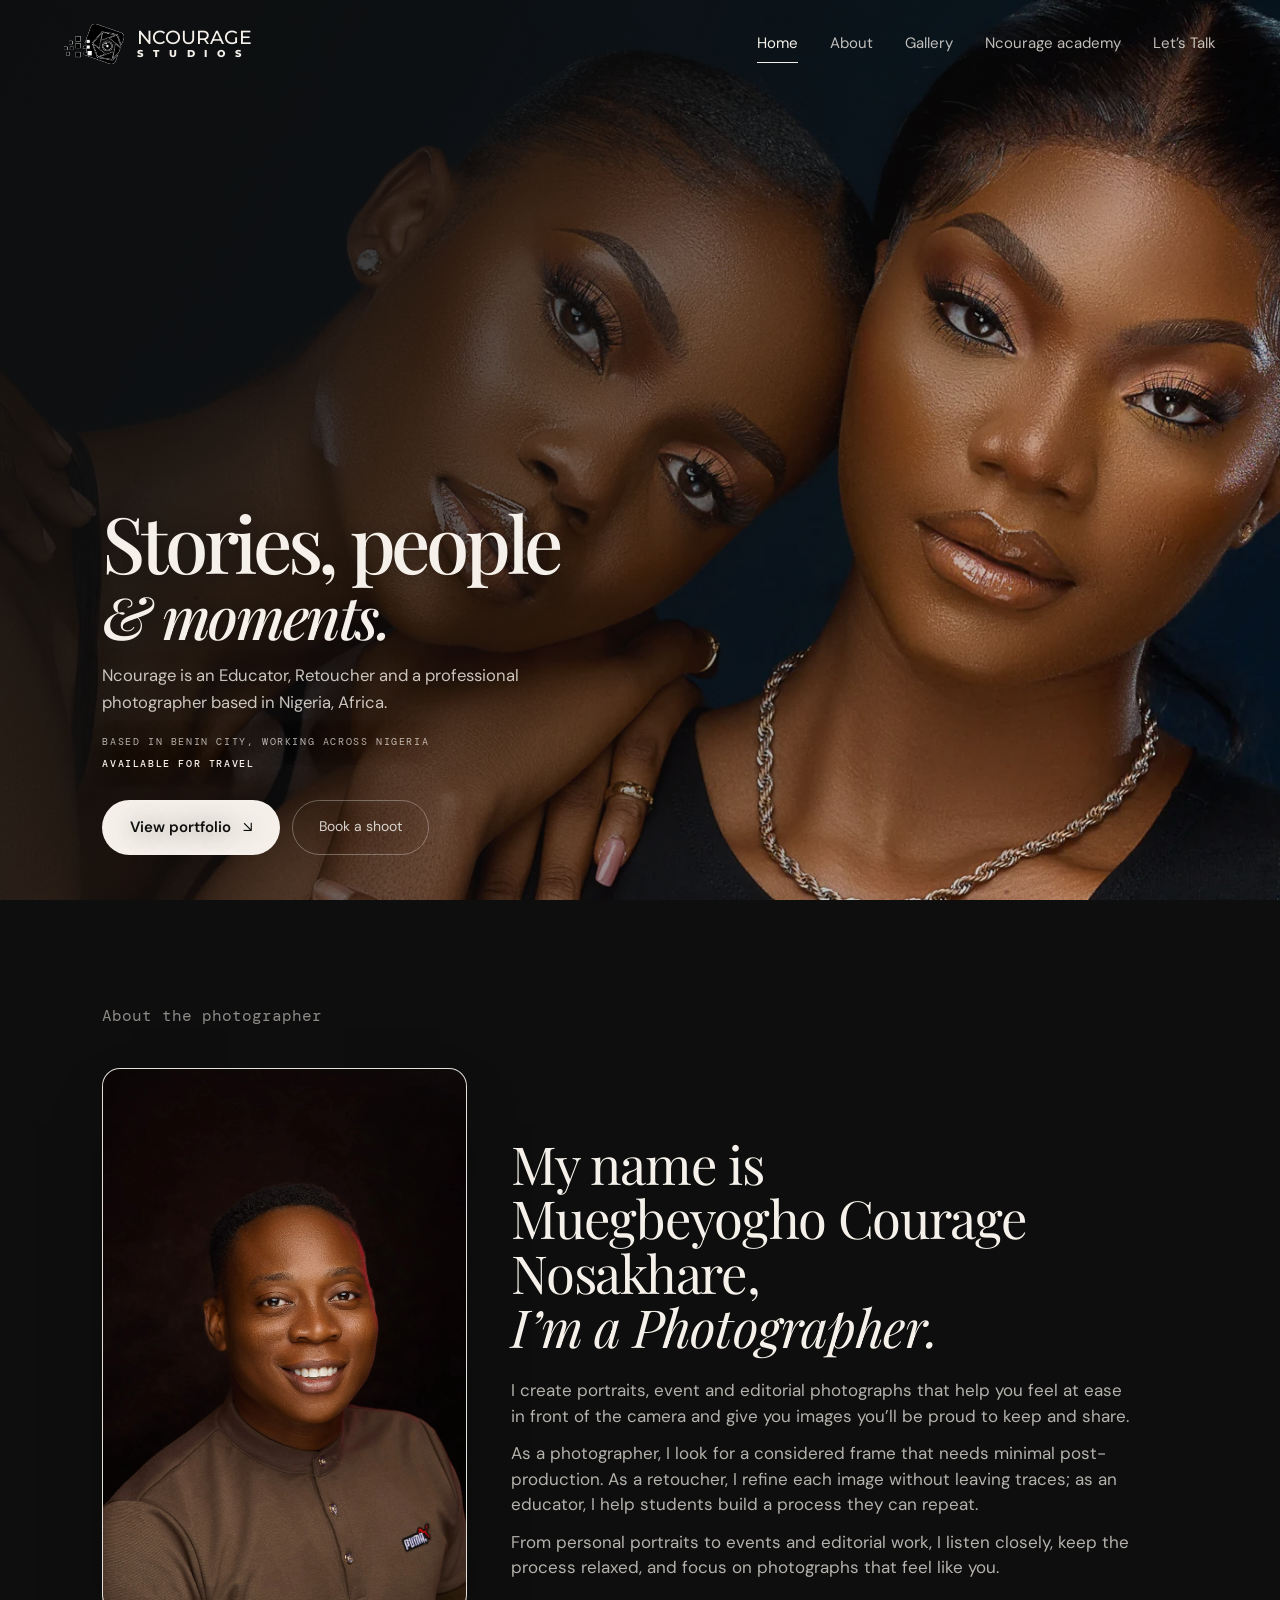
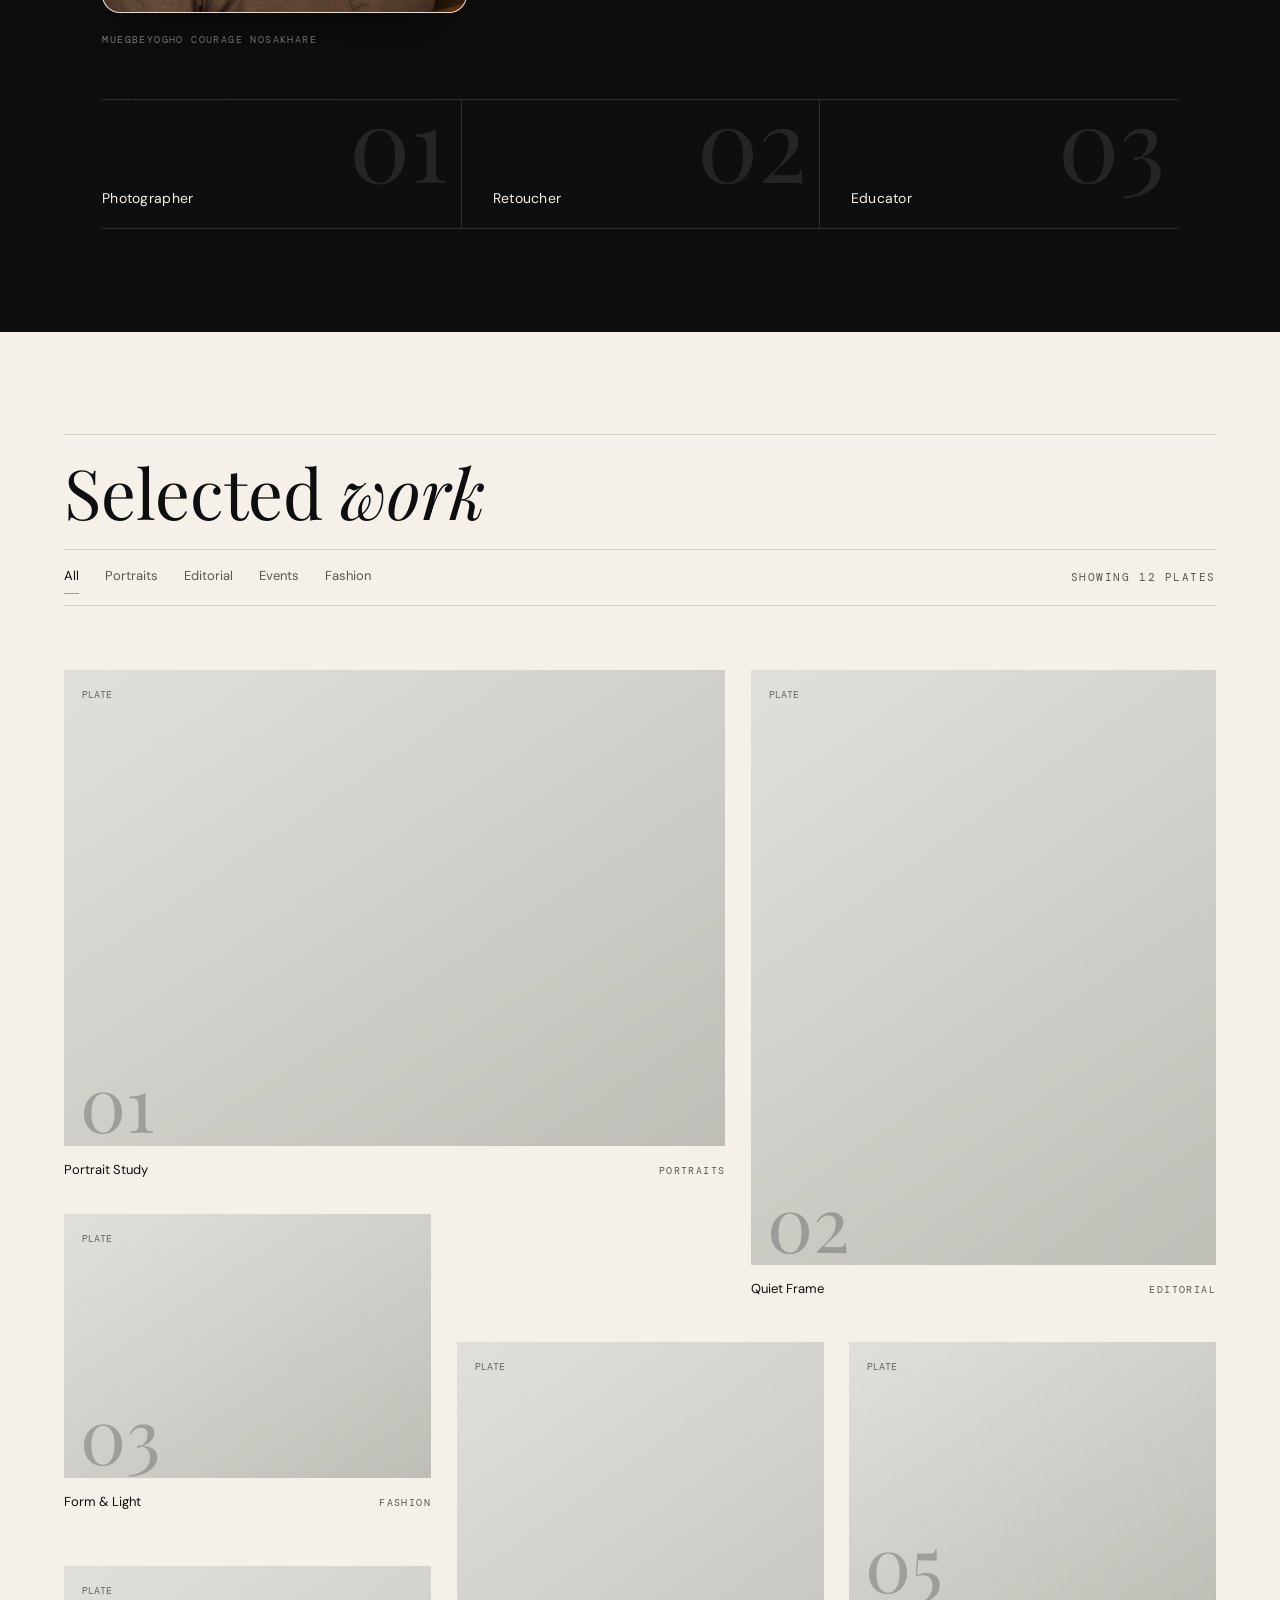
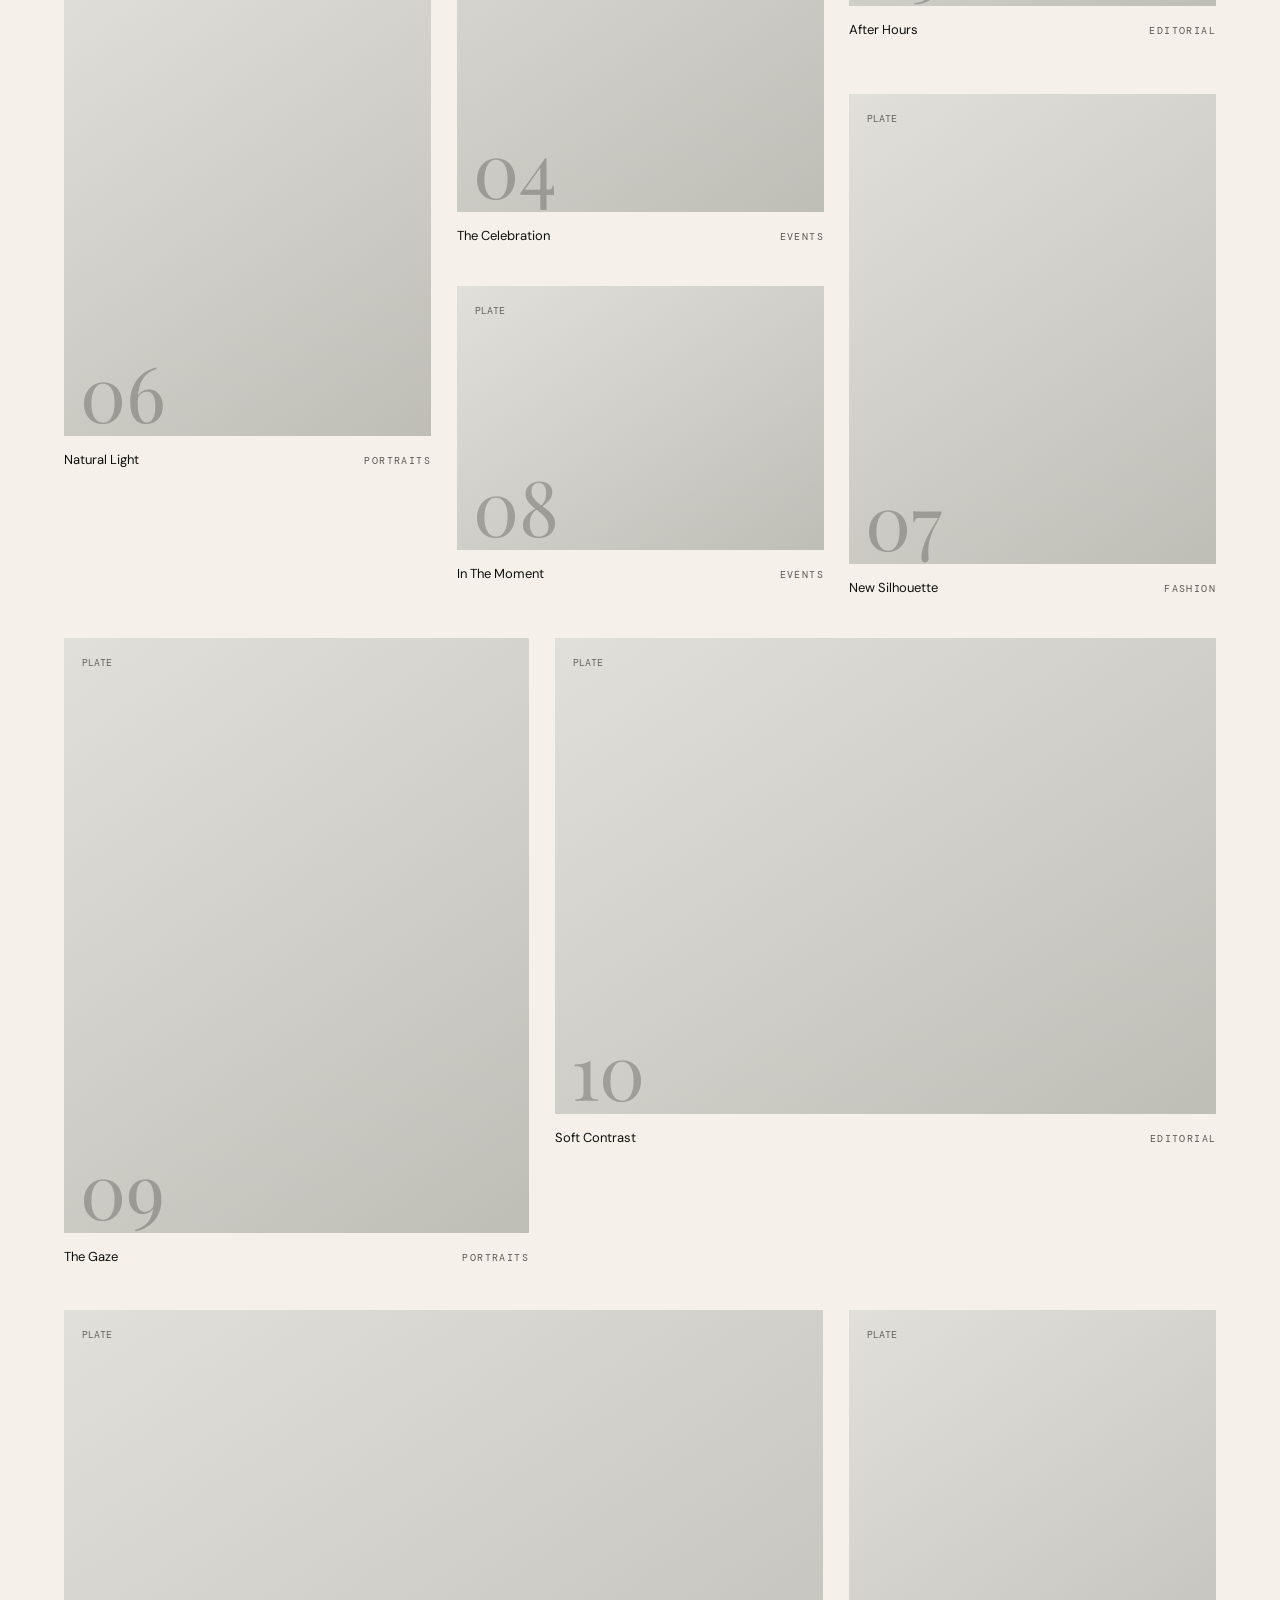
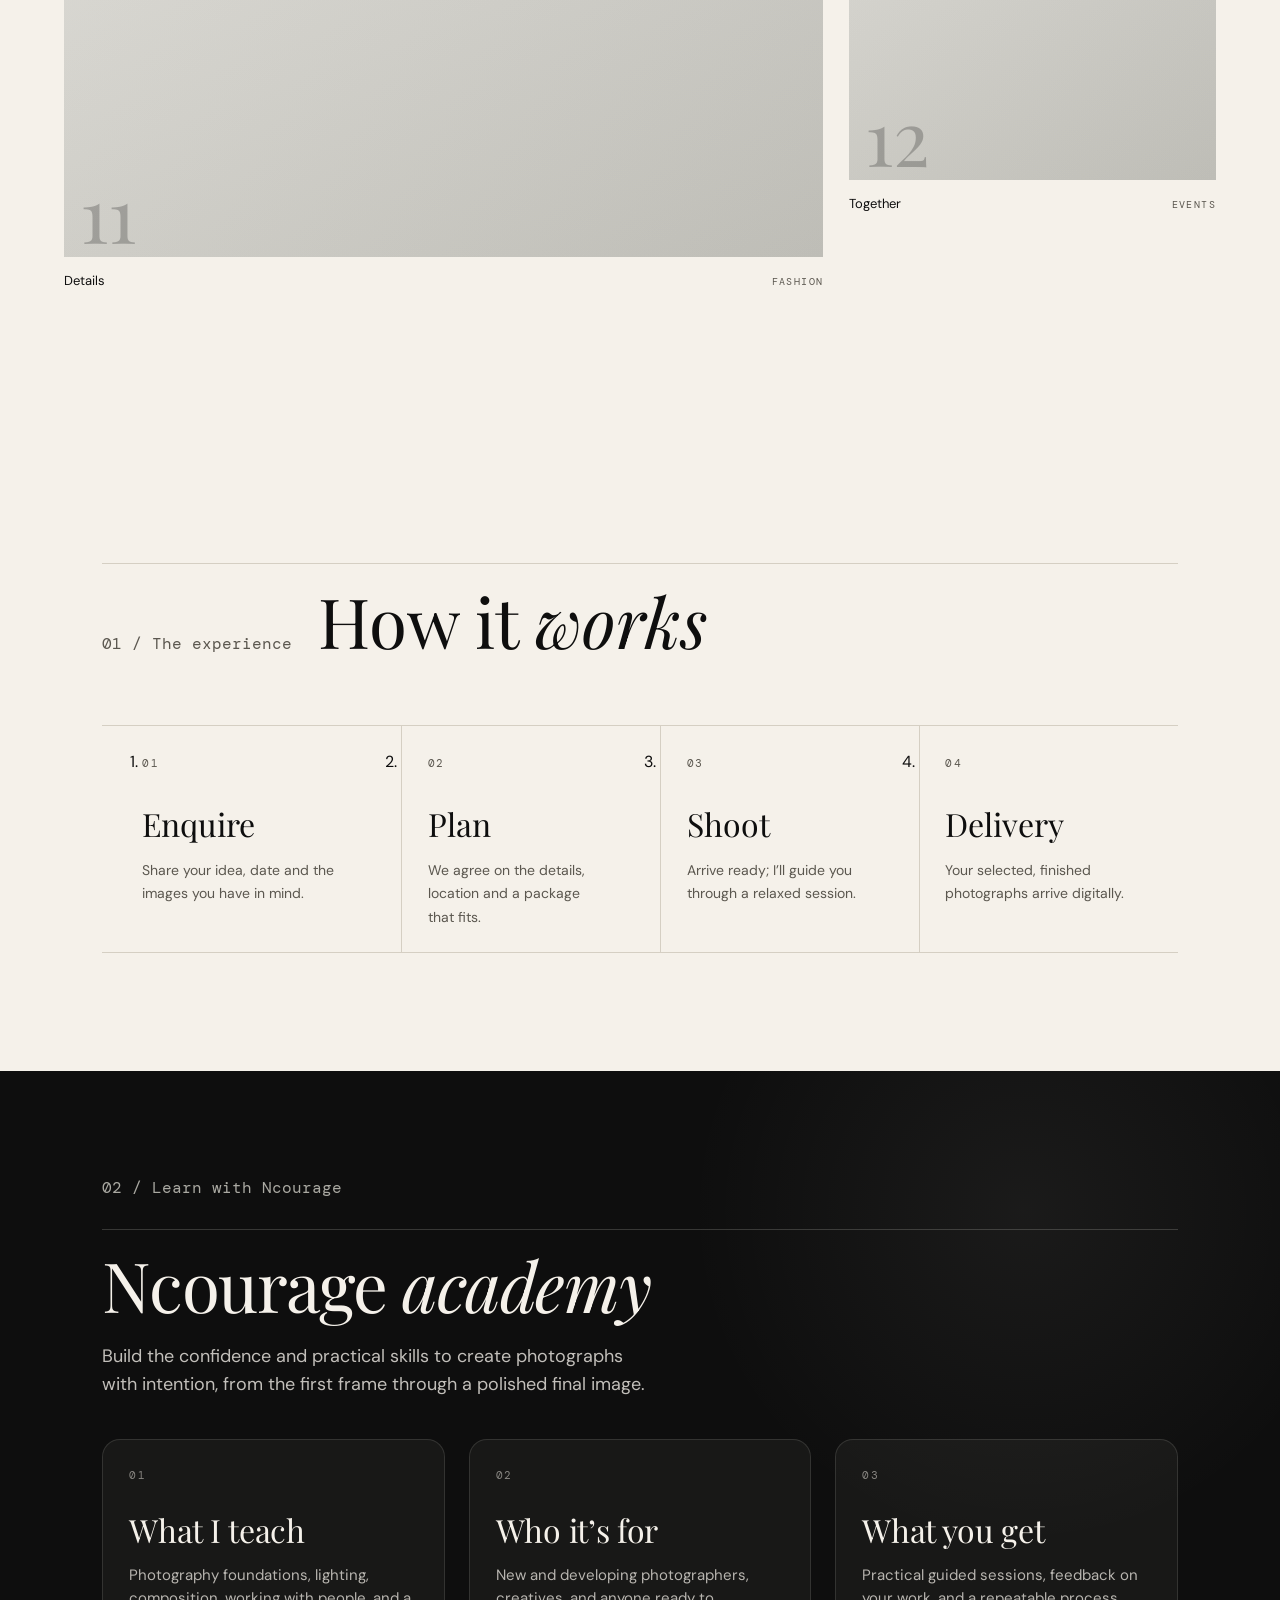
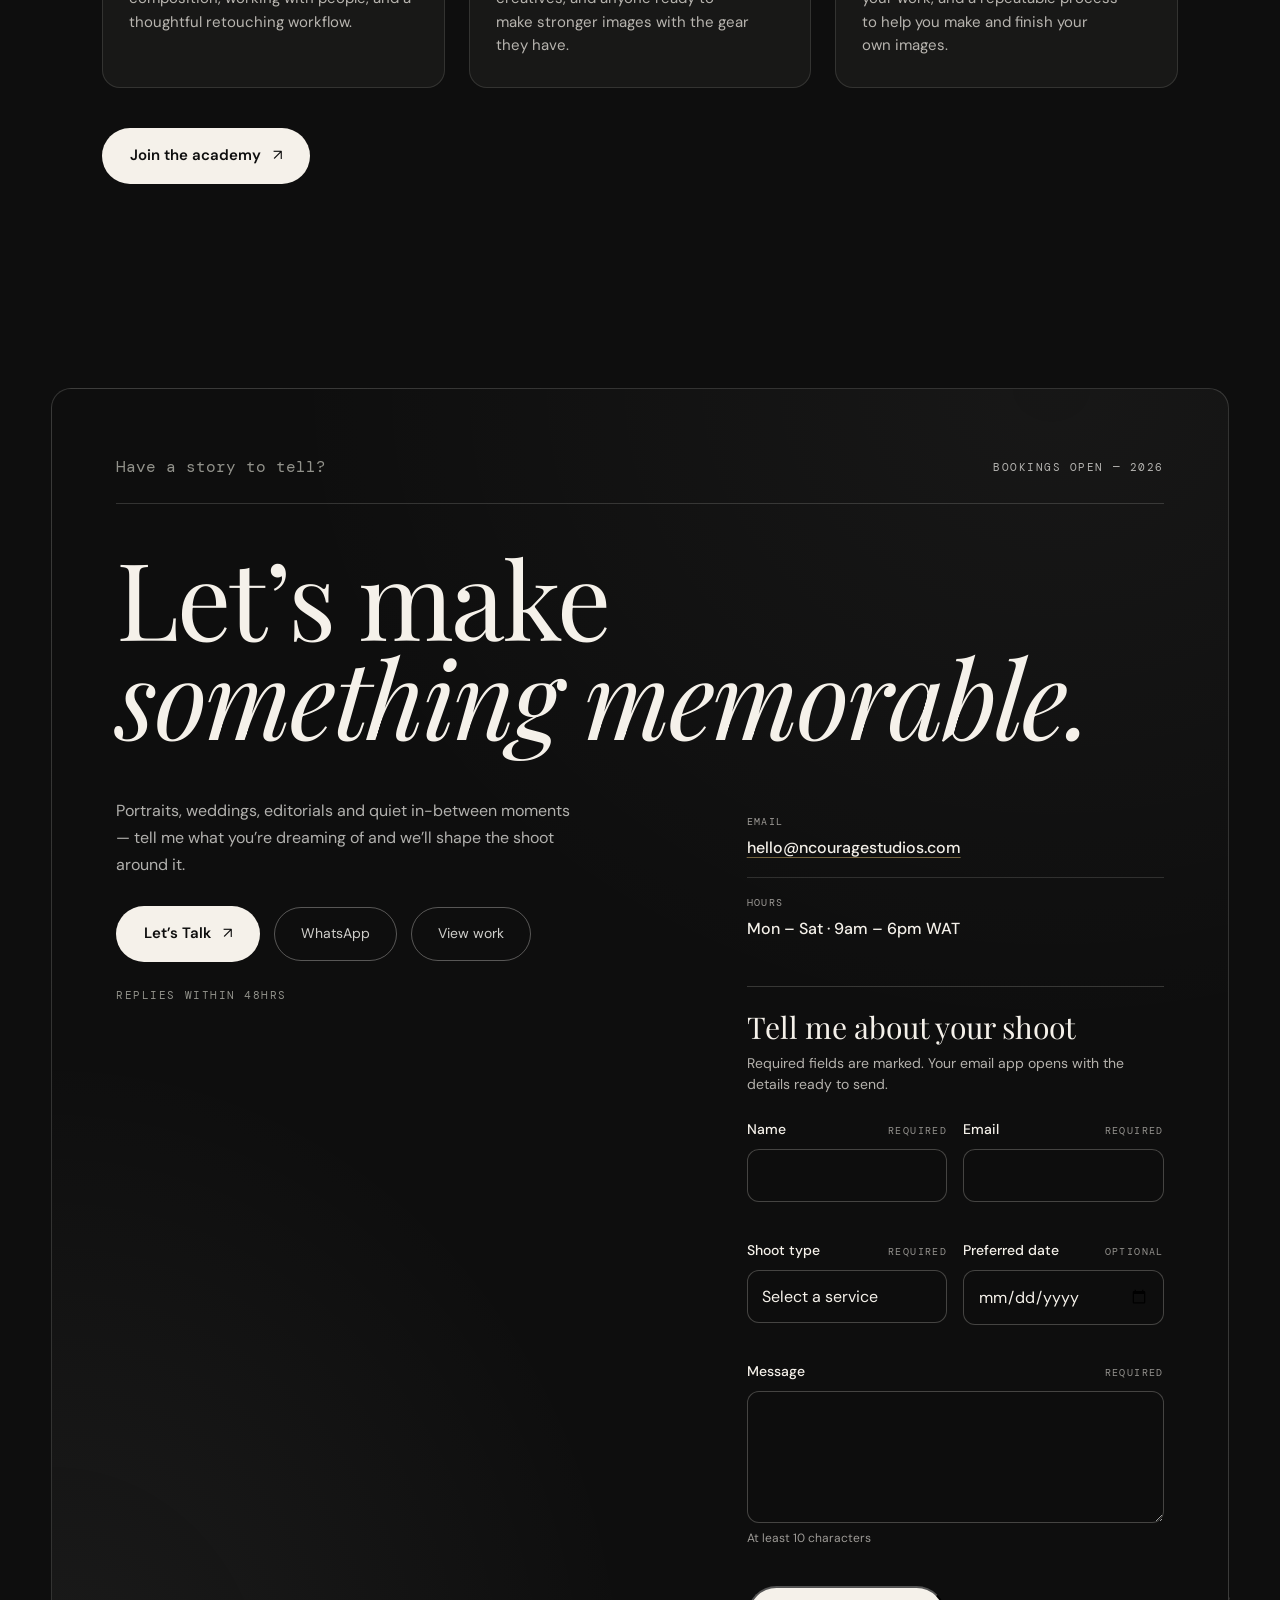
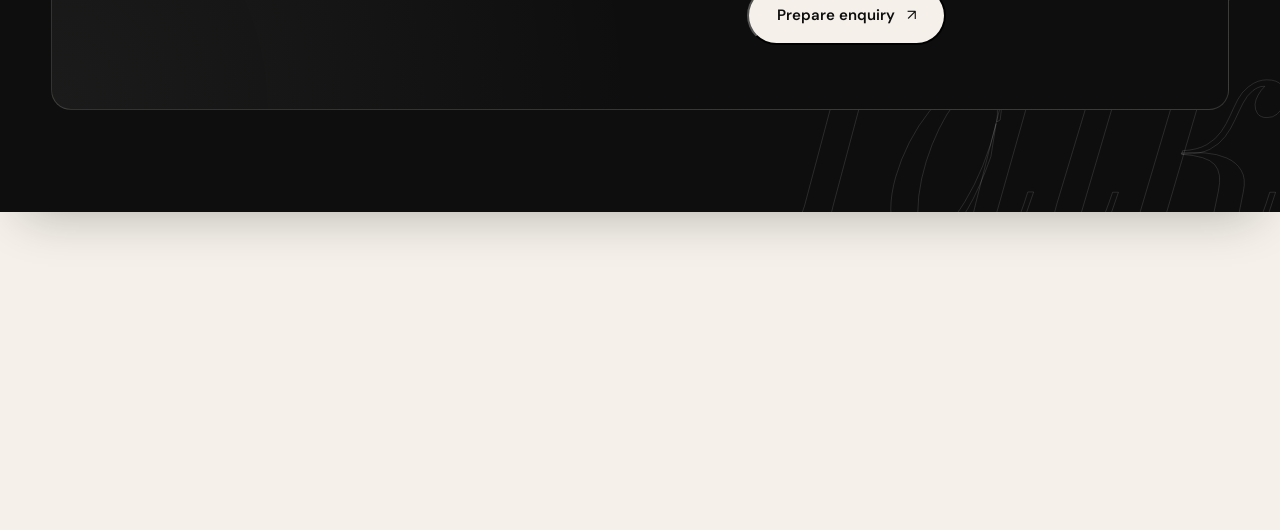
==== commit ab36d597: "Add optimized image assets and 404 page; update gallery markup, styles and scripts" ====
--- a/index.html
+++ b/index.html
@@ -3,11 +3,46 @@
 <head>
   <meta charset="UTF-8">
   <meta name="viewport" content="width=device-width, initial-scale=1.0">
-  <meta name="description" content="Ncourage Studios — photography portfolio gallery.">
-  <title>Ncourage Studios — Gallery</title>
+  <meta name="description" content="Ncourage Studios creates expressive portraits, event and editorial photography in Benin City, Nigeria, with bookings available nationwide.">
+  <title>Ncourage Studios - Photographer in Benin City, Nigeria</title>
+  <link rel="canonical" href="https://wurldx.github.io/ncourage/">
+  <meta property="og:type" content="website">
+  <meta property="og:site_name" content="Ncourage Studios">
+  <meta property="og:title" content="Ncourage Studios - Photographer in Benin City, Nigeria">
+  <meta property="og:description" content="Expressive portraits, event and editorial photography in Benin City, Nigeria. Available for travel across Nigeria.">
+  <meta property="og:url" content="https://wurldx.github.io/ncourage/">
+  <meta property="og:image" content="https://wurldx.github.io/ncourage/images/ncouragehero.webp">
+  <meta name="twitter:card" content="summary_large_image">
+  <meta name="twitter:title" content="Ncourage Studios - Photographer in Benin City, Nigeria">
+  <meta name="twitter:description" content="Expressive portraits, event and editorial photography in Benin City, Nigeria. Available for travel across Nigeria.">
+  <meta name="twitter:image" content="https://wurldx.github.io/ncourage/images/ncouragehero.webp">
+  <script type="application/ld+json">
+    {
+      "@context": "https://schema.org",
+      "@type": "LocalBusiness",
+      "name": "Ncourage Studios",
+      "url": "https://wurldx.github.io/ncourage/",
+      "image": "https://wurldx.github.io/ncourage/images/ncouragehero.webp",
+      "description": "Portrait, event and editorial photography in Benin City, Nigeria.",
+      "address": {
+        "@type": "PostalAddress",
+        "addressLocality": "Benin City",
+        "addressRegion": "Edo",
+        "addressCountry": "NG"
+      },
+      "areaServed": "Nigeria",
+      "email": "hello@ncouragestudios.com",
+      "sameAs": [
+        "https://instagram.com/YOUR_HANDLE",
+        "https://youtube.com/@YOUR_HANDLE",
+        "https://tiktok.com/@YOUR_HANDLE",
+        "https://linkedin.com/in/YOUR_HANDLE"
+      ]
+    }
+  </script>
   <link rel="preconnect" href="https://fonts.googleapis.com">
   <link rel="preconnect" href="https://fonts.gstatic.com" crossorigin>
-  <link href="https://fonts.googleapis.com/css2?family=DM+Mono:wght@400;500&family=DM+Sans:wght@400;500;600&family=Fraunces:ital,opsz,wght@0,9..144,400..700;1,9..144,400..600&family=Montserrat:wght@500;800&display=swap" rel="stylesheet">
+  <link href="https://fonts.googleapis.com/css2?family=DM+Mono:wght@400;500&family=DM+Sans:wght@400;500;600&family=Montserrat:wght@500;800&family=Playfair+Display:ital,wght@0,400;0,500;1,400;1,500&display=swap" rel="stylesheet">
   <script>document.documentElement.classList.add("js");</script>
   <link rel="preload" as="image"
         href="images/ncouragehero.webp"
@@ -47,21 +82,22 @@
       <a href="#contact" data-section="contact">Let’s Talk</a>
     </nav>
 
-    <button class="menu-toggle" aria-label="Open menu" aria-expanded="false">
+    <button class="menu-toggle" aria-label="Open menu" aria-expanded="false" aria-controls="mobile-menu">
       <span></span><span></span><span></span>
     </button>
   </header>
 
-  <div class="mobile-menu">
+  <nav class="mobile-menu" id="mobile-menu" aria-label="Mobile navigation" aria-hidden="true" inert>
     <p class="menu-kicker">Menu — Ncourage Studios</p>
-    <a href="index.html"><span>01</span>Home</a>
-    <a href="#about"><span>02</span>About</a>
-    <a href="#gallery"><span>03</span>Gallery</a>
-    <a href="#contact"><span>04</span>Let’s Talk</a>
+    <a href="index.html" data-section="home"><span>01</span>Home</a>
+    <a href="#about" data-section="about"><span>02</span>About</a>
+    <a href="#gallery" data-section="gallery"><span>03</span>Gallery</a>
+    <a href="#academy" data-section="academy"><span>04</span>Ncourage academy</a>
+    <a href="#contact" data-section="contact"><span>05</span>Let’s Talk</a>
     <a class="menu-mail" href="mailto:hello@ncouragestudios.com">hello@ncouragestudios.com <span aria-hidden="true">↗</span></a>
-  </div>
-
-  <main id="main">
+  </nav>
+
+  <main id="main" tabindex="-1">
     <section class="hero" id="home">
       <img class="hero-image" src="images/ncouragehero.webp"
            srcset="images/ncouragehero-1000.webp 1000w, images/ncouragehero.webp 2000w"
@@ -69,12 +105,16 @@
            alt="Two models in a beauty editorial portrait against a dark backdrop"
            fetchpriority="high" decoding="async">
       <div class="hero-content" data-reveal>
-        <p class="eyebrow">Selected work · 2026</p>
-        <h1>Stories, people<br><em>&amp; moments.</em></h1>
+        <h1><span>Stories, people</span><br><em>&amp; moments.</em></h1>
         <p class="hero-copy">
-          A collection of portraits, celebrations and quiet moments
-          captured by Ncourage Studios.
+          Ncourage is an Educator, Retoucher and 
+          a professional photographer based in Nigeria, Africa.
         </p>
+        <p class="location-line">Based in Benin City, working across Nigeria <span>Available for travel</span></p>
+        <div class="hero-actions">
+          <a class="cta-pill" href="#gallery">View portfolio <span aria-hidden="true">↘</span></a>
+          <a class="cta-ghost" href="#contact">Book a shoot</a>
+        </div>
       </div>
       <div class="hero-rail" data-reveal data-delay="1">
         
@@ -96,14 +136,9 @@
         </figure>
         <div class="about-content" data-reveal>
           <h2>My name is<br>Muegbeyogho Courage Nosakhare,<br><em>I’m a Photographer.</em></h2>
-          <p class="about-copy">
-            As a Photographer, I strive for an ideal capture that requires minimal
-            post-production, and as a Retoucher, I leave no trace of my presence,
-            while elevating a perfectly captured image and as an Educator, I am
-            dedicated at ensuring my students can recreate my kind of results
-            themselves. I’m willing to listen to your needs, do some great work
-            and have fun doing it; that you’ll love working with me.
-          </p>
+          <p class="about-copy">I create portraits, event and editorial photographs that help you feel at ease in front of the camera and give you images you’ll be proud to keep and share.</p>
+          <p class="about-copy">As a photographer, I look for a considered frame that needs minimal post-production. As a retoucher, I refine each image without leaving traces; as an educator, I help students build a process they can repeat.</p>
+          <p class="about-copy">From personal portraits to events and editorial work, I listen closely, keep the process relaxed, and focus on photographs that feel like you.</p>
         </div>
       </div>
       <ul class="index-list" data-reveal data-delay="2">
@@ -118,101 +153,132 @@
         <h2 class="section-title">Selected <em>work</em></h2>
       </header>
 
-      <div class="gallery-toolbar">
+      <div class="gallery-toolbar" data-reveal data-delay="1">
         <div class="filter-list" role="group" aria-label="Filter gallery">
-          <button class="filter active" data-filter="all">All</button>
-          <button class="filter" data-filter="portraits">Portraits</button>
-          <button class="filter" data-filter="editorial">Editorial</button>
-          <button class="filter" data-filter="events">Events</button>
-          <button class="filter" data-filter="fashion">Fashion</button>
-        </div>
-       
+          <button class="filter active" data-filter="all" aria-pressed="true">All</button>
+          <button class="filter" data-filter="portraits" aria-pressed="false">Portraits</button>
+          <button class="filter" data-filter="editorial" aria-pressed="false">Editorial</button>
+          <button class="filter" data-filter="events" aria-pressed="false">Events</button>
+          <button class="filter" data-filter="fashion" aria-pressed="false">Fashion</button>
+        </div>
+        <p class="count">Showing <span id="visibleCount">12</span> plates</p>
       </div>
 
       <div class="gallery" id="galleryGrid">
         <!-- Replace these placeholder divs with your real <img> elements later. -->
-        <article class="gallery-item s7 wide" data-category="portraits" data-title="Portrait Study" data-location="Benin City, Nigeria">
+        <article class="gallery-item s7 wide" data-category="portraits" data-title="Portrait Study" data-location="Benin City, Nigeria" data-year="2026">
           <button class="image-card" type="button" aria-label="Open Portrait Study">
             <div class="placeholder"><span>01</span></div>
             <div class="image-meta"><span>Portrait Study</span><span>Portraits</span></div>
           </button>
         </article>
 
-        <article class="gallery-item s5 off" data-category="editorial" data-title="Quiet Frame" data-location="Benin City, Nigeria">
+        <article class="gallery-item s5 off" data-category="editorial" data-title="Quiet Frame" data-location="Benin City, Nigeria" data-year="2026">
           <button class="image-card" type="button" aria-label="Open Quiet Frame">
             <div class="placeholder tall"><span>02</span></div>
             <div class="image-meta"><span>Quiet Frame</span><span>Editorial</span></div>
           </button>
         </article>
 
-        <article class="gallery-item" data-category="fashion" data-title="Form &amp; Light" data-location="Lagos, Nigeria">
+        <article class="gallery-item" data-category="fashion" data-title="Form &amp; Light" data-location="Lagos, Nigeria" data-year="2026">
           <button class="image-card" type="button" aria-label="Open Form & Light">
             <div class="placeholder"><span>03</span></div>
             <div class="image-meta"><span>Form &amp; Light</span><span>Fashion</span></div>
           </button>
         </article>
 
-        <article class="gallery-item off" data-category="events" data-title="The Celebration" data-location="Lagos, Nigeria">
+        <article class="gallery-item off" data-category="events" data-title="The Celebration" data-location="Lagos, Nigeria" data-year="2026">
           <button class="image-card" type="button" aria-label="Open The Celebration">
             <div class="placeholder tall"><span>04</span></div>
             <div class="image-meta"><span>The Celebration</span><span>Events</span></div>
           </button>
         </article>
 
-        <article class="gallery-item wide" data-category="editorial" data-title="After Hours" data-location="Lagos, Nigeria">
+        <article class="gallery-item wide" data-category="editorial" data-title="After Hours" data-location="Lagos, Nigeria" data-year="2026">
           <button class="image-card" type="button" aria-label="Open After Hours">
             <div class="placeholder"><span>05</span></div>
             <div class="image-meta"><span>After Hours</span><span>Editorial</span></div>
           </button>
         </article>
 
-        <article class="gallery-item off" data-category="portraits" data-title="Natural Light" data-location="Benin City, Nigeria">
+        <article class="gallery-item off" data-category="portraits" data-title="Natural Light" data-location="Benin City, Nigeria" data-year="2026">
           <button class="image-card" type="button" aria-label="Open Natural Light">
             <div class="placeholder tall"><span>06</span></div>
             <div class="image-meta"><span>Natural Light</span><span>Portraits</span></div>
           </button>
         </article>
-        <article class="gallery-item" data-category="fashion" data-title="New Silhouette" data-location="Lagos, Nigeria">
+        <article class="gallery-item" data-category="fashion" data-title="New Silhouette" data-location="Lagos, Nigeria" data-year="2026">
           <button class="image-card" type="button" aria-label="Open New Silhouette">
             <div class="placeholder tall"><span>07</span></div>
             <div class="image-meta"><span>New Silhouette</span><span>Fashion</span></div>
           </button>
         </article>
 
-        <article class="gallery-item wide" data-category="events" data-title="In The Moment" data-location="Lagos, Nigeria">
+        <article class="gallery-item wide" data-category="events" data-title="In The Moment" data-location="Lagos, Nigeria" data-year="2026">
           <button class="image-card" type="button" aria-label="Open In The Moment">
             <div class="placeholder"><span>08</span></div>
             <div class="image-meta"><span>In The Moment</span><span>Events</span></div>
           </button>
         </article>
 
-        <article class="gallery-item s5 off" data-category="portraits" data-title="The Gaze" data-location="Benin City, Nigeria">
+        <article class="gallery-item s5 off" data-category="portraits" data-title="The Gaze" data-location="Benin City, Nigeria" data-year="2026">
           <button class="image-card" type="button" aria-label="Open The Gaze">
             <div class="placeholder tall"><span>09</span></div>
             <div class="image-meta"><span>The Gaze</span><span>Portraits</span></div>
           </button>
         </article>
 
-        <article class="gallery-item s7" data-category="editorial" data-title="Soft Contrast" data-location="Lagos, Nigeria">
+        <article class="gallery-item s7" data-category="editorial" data-title="Soft Contrast" data-location="Lagos, Nigeria" data-year="2026">
           <button class="image-card" type="button" aria-label="Open Soft Contrast">
             <div class="placeholder"><span>10</span></div>
             <div class="image-meta"><span>Soft Contrast</span><span>Editorial</span></div>
           </button>
         </article>
 
-        <article class="gallery-item s8 wide" data-category="fashion" data-title="Details" data-location="Lagos, Nigeria">
+        <article class="gallery-item s8 wide" data-category="fashion" data-title="Details" data-location="Lagos, Nigeria" data-year="2026">
           <button class="image-card" type="button" aria-label="Open Details">
             <div class="placeholder"><span>11</span></div>
             <div class="image-meta"><span>Details</span><span>Fashion</span></div>
           </button>
         </article>
 
-        <article class="gallery-item off" data-category="events" data-title="Together" data-location="Benin City, Nigeria">
+        <article class="gallery-item off" data-category="events" data-title="Together" data-location="Benin City, Nigeria" data-year="2026">
           <button class="image-card" type="button" aria-label="Open Together">
             <div class="placeholder tall"><span>12</span></div>
             <div class="image-meta"><span>Together</span><span>Events</span></div>
           </button>
         </article>
+      </div>
+    </section>
+
+    <section class="process-section" id="process">
+      <header class="section-head" data-reveal>
+        <p class="eyebrow">01 / The experience</p>
+        <h2 class="section-title">How it <em>works</em></h2>
+      </header>
+      <ol class="process-list" data-reveal data-delay="1">
+        <li><span>01</span><h3>Enquire</h3><p>Share your idea, date and the images you have in mind.</p></li>
+        <li><span>02</span><h3>Plan</h3><p>We agree on the details, location and a package that fits.</p></li>
+        <li><span>03</span><h3>Shoot</h3><p>Arrive ready; I’ll guide you through a relaxed session.</p></li>
+        <li><span>04</span><h3>Delivery</h3><p>Your selected, finished photographs arrive digitally.</p></li>
+      </ol>
+    </section>
+
+    <section class="academy-section" id="academy">
+      <div class="academy-inner" data-reveal>
+        <div class="academy-head">
+          <p class="eyebrow">02 / Learn with Ncourage</p>
+          <h2 class="section-title">Ncourage <em>academy</em></h2>
+          <p class="academy-intro">Build the confidence and practical skills to create photographs with intention, from the first frame through a polished final image.</p>
+        </div>
+        <div class="academy-columns">
+          <div><span class="academy-index">01</span><h3>What I teach</h3><p>Photography foundations, lighting, composition, working with people, and a thoughtful retouching workflow.</p></div>
+          <div><span class="academy-index">02</span><h3>Who it’s for</h3><p>New and developing photographers, creatives, and anyone ready to make stronger images with the gear they have.</p></div>
+          <div><span class="academy-index">03</span><h3>What you get</h3><p>Practical guided sessions, feedback on your work, and a repeatable process to help you make and finish your own images.</p></div>
+        </div>
+        <div class="academy-actions">
+          <a class="cta-pill" href="https://wa.me/?text=Hello%20Ncourage%20Studios%2C%20I%E2%80%99m%20interested%20in%20the%20academy." target="_blank" rel="noopener noreferrer">Join the academy <span aria-hidden="true">↗</span></a>
+        </div>
       </div>
     </section>
 
@@ -229,11 +295,12 @@
             <p class="contact-copy">Portraits, weddings, editorials and quiet in-between moments — tell me what you’re dreaming of and we’ll shape the shoot around it.</p>
             <div class="contact-actions">
               <a class="cta-pill" href="mailto:hello@ncouragestudios.com">Let’s Talk <span aria-hidden="true">↗</span></a>
+              <a class="cta-ghost" href="https://wa.me/?text=Hello%20Ncourage%20Studios%2C%20I%E2%80%99d%20like%20to%20book%20a%20shoot." target="_blank" rel="noopener noreferrer">WhatsApp</a>
               <a class="cta-ghost" href="#gallery">View work</a>
             </div>
             <p class="contact-note">Replies within 48hrs</p>
           </div>
-          <aside class="contact-card" data-reveal data-delay="3" aria-label="Booking details">
+          <aside class="contact-card" data-reveal data-delay="3" aria-label="Booking details and enquiry form">
             <div class="contact-row">
               <span>Email</span>
               <a href="mailto:hello@ncouragestudios.com">hello@ncouragestudios.com</a>
@@ -242,6 +309,46 @@
               <span>Hours</span>
               <strong>Mon – Sat · 9am – 6pm WAT</strong>
             </div>
+            <form class="contact-form" id="contactForm" novalidate>
+              <div class="contact-form-heading">
+                <h3>Tell me about your shoot</h3>
+                <p>Required fields are marked. Your email app opens with the details ready to send.</p>
+              </div>
+              <div class="contact-form-grid">
+                <div class="form-field">
+                  <label for="contactName">Name <span>Required</span></label>
+                  <input id="contactName" name="name" autocomplete="name" aria-describedby="contactNameError" aria-required="true" required>
+                  <span class="field-error" id="contactNameError" aria-live="polite"></span>
+                </div>
+                <div class="form-field">
+                  <label for="contactEmail">Email <span>Required</span></label>
+                  <input id="contactEmail" name="email" type="email" autocomplete="email" aria-describedby="contactEmailError" aria-required="true" required>
+                  <span class="field-error" id="contactEmailError" aria-live="polite"></span>
+                </div>
+                <div class="form-field">
+                  <label for="shootType">Shoot type <span>Required</span></label>
+                  <select id="shootType" name="shootType" aria-describedby="shootTypeError" aria-required="true" required>
+                    <option value="" selected disabled>Select a service</option>
+                    <option>Portraits</option><option>Events</option><option>Fashion / Editorial</option><option>Retouching</option><option>Academy</option><option>Other</option>
+                  </select>
+                  <span class="field-error" id="shootTypeError" aria-live="polite"></span>
+                </div>
+                <div class="form-field">
+                  <label for="preferredDate">Preferred date <span>Optional</span></label>
+                  <input id="preferredDate" name="preferredDate" type="date">
+                </div>
+                <div class="form-field form-field--wide">
+                  <label for="contactMessage">Message <span>Required</span></label>
+                  <textarea id="contactMessage" name="message" rows="4" minlength="10" aria-describedby="contactMessageHint contactMessageError" aria-required="true" required></textarea>
+                  <span class="field-hint" id="contactMessageHint">At least 10 characters</span>
+                  <span class="field-error" id="contactMessageError" aria-live="polite"></span>
+                </div>
+              </div>
+              <div class="contact-form-footer">
+                <button class="cta-pill" type="submit">Prepare enquiry <span aria-hidden="true">↗</span></button>
+                <p class="form-status" id="formStatus" role="status" aria-live="polite"></p>
+              </div>
+            </form>
           </aside>
         </div>
       </div>
@@ -249,7 +356,7 @@
   </main>
 
   <footer>
-    
+    <a class="footer-cta" href="#contact">Let’s talk <span aria-hidden="true">↗</span></a>
     <div class="footer-main">
       <div class="footer-brand">
         <!-- Footer sits on the light page colour, so only the black lockup appears. -->
@@ -286,8 +393,12 @@
     </div>
   </footer>
 
-  <div class="lightbox" id="lightbox" aria-hidden="true">
+  <a class="mobile-booking" href="#contact">Book a shoot</a>
+  <button class="back-to-top" type="button" aria-label="Back to top">↑</button>
+
+  <div class="lightbox" id="lightbox" role="dialog" aria-modal="true" aria-label="Photo viewer" aria-hidden="true">
     <p class="lightbox-count" aria-live="polite"><span id="lightboxIndex">01</span> / <span id="lightboxTotal">12</span></p>
+    <div class="lightbox-progress" aria-hidden="true"><span id="lightboxProgress"></span></div>
     <button class="lightbox-close" aria-label="Close image viewer">×</button>
     <button class="lightbox-prev" aria-label="Previous image">←</button>
     <div class="lightbox-content">
@@ -296,6 +407,7 @@
         <div>
           <strong id="lightboxTitle">Portrait Study</strong>
           <span id="lightboxLocation">Benin City, Nigeria</span>
+          <span id="lightboxYear">2026</span>
         </div>
         <span id="lightboxCategory">Portraits</span>
       </div>
--- a/css/style.css
+++ b/css/style.css
@@ -1,22 +1,34 @@
 ﻿/* Ncourage Studios — editorial print-magazine redesign.
-   Type: Fraunces (display) . DM Sans (text) . DM Mono (labels) . Montserrat (wordmark).
+  Type: Playfair Display (display) . DM Sans (text) . DM Mono (labels) . Montserrat (wordmark).
    Grid: asymmetric 12-column plate grid with staggered offsets. */
 
 :root {
-  --bg: #f3f2ee;
-  --surface: #e8e7e2;
-  --text: #181816;
-  --muted: #5f5e58;
-  --line: #d4d2ca;
-  --dark: #171715;
-  --accent: #a2402d;
-  --light: #f1f0eb;
+  --bg: #f5f1ea;
+  --surface: #ece7dd;
+  --text: #0e0e0e;
+  --muted: #5b574f;
+  --line: #d5cfc3;
+  --dark: #0e0e0e;
+  --accent: #b89b5e;
+  --light: #f5f1ea;
+  /* Error semantics: the one colour the warm palette can't express. */
+  --danger: #c96a61;
   --ease: cubic-bezier(.2,.75,.25,1);
-  --nav-fade: .7s;
-  --font-display: "Fraunces", Georgia, "Times New Roman", serif;
+  /* Soft deceleration for entrance choreography: fast out, gentle settle,
+     no overshoot — the Apple-style default for content arriving on screen. */
+  --ease-out: cubic-bezier(.22,1,.36,1);
+  --nav-fade: .25s;
+  --font-display: "Playfair Display", Georgia, "Times New Roman", serif;
   --font-text: "DM Sans", system-ui, sans-serif;
   --font-logo: "Montserrat", "DM Sans", system-ui, sans-serif;
   --font-mono: "DM Mono", ui-monospace, SFMono-Regular, Menlo, Consolas, monospace;
+  --space-1: 8px;
+  --space-2: 16px;
+  --space-3: 24px;
+  --space-4: 32px;
+  --space-5: 48px;
+  --space-6: 64px;
+  --section-space: clamp(64px, 8vw, 120px);
   /* Micro-label scale: one tracking step for the functional labels and one for
      the two that behave like display type, plus a two-step size floor. Every
      uppercase mono label draws from these, so they read as one system rather
@@ -33,11 +45,26 @@
 
 body {
   margin: 0;
+  overflow-x: clip; /* ghost display type must never cause sideways scroll */
   background: var(--bg);
   color: var(--text);
   font-family: var(--font-text);
   font-size: 16px;
-  line-height: 1.55;
+  line-height: 1.7;
+}
+
+.js body { animation: pageFadeIn .65s ease both; }
+
+body::after {
+  content: "";
+  position: fixed;
+  inset: 0;
+  z-index: 15;
+  pointer-events: none;
+  opacity: .075;
+  background-image: radial-gradient(rgba(14,14,14,.3) .45px, transparent .7px);
+  background-size: 4px 4px;
+  mix-blend-mode: multiply;
 }
 
 body.no-scroll { overflow: hidden; }
@@ -48,12 +75,19 @@
 
 ul { margin: 0; padding: 0; list-style: none; }
 
-:focus-visible { outline: 2px solid var(--accent); outline-offset: 3px; }
+:focus-visible { outline: 2px solid var(--text); outline-offset: 3px; }
+
+.hero :focus-visible,
+.about :focus-visible,
+.academy-section :focus-visible,
+.contact :focus-visible,
+.lightbox :focus-visible,
+.site-header:not(.scrolled) :focus-visible { outline-color: var(--light); }
 
 /* Selection takes the brand accent: the browser default blue is the one colour
    on the page that is not ours. */
 ::selection {
-  background: rgba(162,64,45,.16);
+  background: rgba(184,155,94,.35);
   text-shadow: none;
 }
 
@@ -72,7 +106,38 @@
 h1,
 h2 { text-wrap: balance; }
 
-p { text-wrap: pretty; }
+p { max-width: 65ch; text-wrap: pretty; }
+
+main section[id] { scroll-margin-top: 88px; }
+
+/* The curtain for the footer reveal: main is the opaque layer that scrolls up
+   to uncover the sticky footer parked beneath it (see "Colophon footer"). */
+main {
+  position: relative;
+  z-index: 1;
+  background: var(--bg);
+  box-shadow: 0 24px 48px -24px rgba(14, 14, 14, .3);
+}
+
+.about-copy + .about-copy { margin-top: 12px; }
+
+.location-line {
+  display: flex;
+  flex-wrap: wrap;
+  gap: 6px 18px;
+  margin: 18px 0 0;
+  color: rgba(245,241,234,.72);
+  font-family: var(--font-mono);
+  font-size: 10px;
+  letter-spacing: .16em;
+  text-transform: uppercase;
+  line-height: 1.6;
+}
+
+.location-line span {
+  color: var(--light);
+  font-weight: 500;
+}
 
 .skip-link {
   position: absolute;
@@ -88,9 +153,9 @@
 .skip-link:focus { top: 14px; }
 
 /* ---------- Masthead header ---------- */
-/* Over the hero the header is fully transparent with light text; once the
-   photo scrolls out from behind it the bar cross-fades back to the page
-   colour (--nav-fade in :root controls how slowly that happens). */
+/* Over the hero the header is fully transparent with light text; the moment
+   the page scrolls it cross-fades back to the page colour (--nav-fade in
+   :root controls how quickly that happens). */
 .site-header {
   height: 88px;
   padding: 0 5vw;
@@ -104,19 +169,26 @@
   right: 0;
   z-index: 20;
   background: transparent;
-  color: #f1f0eb;
+  color: var(--light);
   transition:
     background-color var(--nav-fade) ease,
     border-color var(--nav-fade) ease,
-    color var(--nav-fade) ease;
-}
+    color var(--nav-fade) ease,
+    backdrop-filter var(--nav-fade) ease;
+}
+
+/* Page-load entrance: the bar settles down from just above the viewport so the
+   masthead reads as the first thing to arrive. Transform-only, GPU-cheap. */
+.js .site-header { animation: headerIn .8s var(--ease) both; }
 
 /* .menu-open mirrors this while the mobile menu is open. */
 .site-header.scrolled,
 .site-header.menu-open {
-  background: var(--bg);
-  border-bottom-color: var(--line);
+  background: rgba(245,241,234,.84);
+  border-bottom-color: rgba(14,14,14,.08);
   color: var(--text);
+  backdrop-filter: saturate(160%) blur(18px);
+  -webkit-backdrop-filter: saturate(160%) blur(18px);
 }
 
 /* Issue line: the magazine masthead detail, optically centred in the bar. */
@@ -173,7 +245,7 @@
 .logo-wordmark-main {
   font-size: calc(var(--logo-height) * .4676);
   font-weight: 500;
-  letter-spacing: -.012em;
+  letter-spacing: 0;
 }
 
 /* The negative right margin swallows STUDIOS's trailing 1em of tracking, so the
@@ -202,26 +274,32 @@
 .desktop-nav a {
   position: relative;
   font-size: 15px;
-  color: rgba(241,240,235,.72);
+  color: rgba(245,241,234,.78);
   transition: color var(--nav-fade) ease;
 }
 
 .desktop-nav a:hover,
-.desktop-nav a.active { color: #f1f0eb; }
-
-.desktop-nav a.active::after {
+.desktop-nav a.active { color: var(--light); }
+
+/* Every link carries the rule; only .active draws it, so moving between
+   sections slides one underline out to the left as the next scales in. */
+.desktop-nav a::after {
   content: "";
   position: absolute;
   left: 0;
   right: 0;
   bottom: -7px;
   height: 1px;
-  background: #f1f0eb;
-  transition: background-color var(--nav-fade) ease;
-}
-
-/* Past the hero (or with the mobile menu open) the links return to their
-   normal dark-on-light palette. */
+  background: var(--light);
+  transform: scaleX(0);
+  transform-origin: left center;
+  transition: transform .45s var(--ease), background-color var(--nav-fade) ease;
+}
+
+.desktop-nav a.active::after { transform: scaleX(1); }
+
+/* Once the page is scrolled (or with the mobile menu open) the links return
+   to their normal dark-on-light palette. */
 .site-header.scrolled .desktop-nav a,
 .site-header.menu-open .desktop-nav a { color: var(--muted); }
 
@@ -231,19 +309,23 @@
 .site-header.menu-open .desktop-nav a.active { color: var(--text); }
 
 .site-header.scrolled .desktop-nav a.active::after,
-.site-header.menu-open .desktop-nav a.active::after { background: var(--text); }
+.site-header.menu-open .desktop-nav a.active::after { background: var(--accent); }
 
 .menu-toggle,
 .mobile-menu { display: none; }
+
+/* Scroll lock while the mobile menu is open (toggled by script.js). */
+body.menu-locked { overflow: hidden; }
 
 /* ---------- Hero ---------- */
 .hero {
   position: relative;
   isolation: isolate;
   overflow: hidden;
-  background: #0c141e; /* the photograph's own backdrop, so edges blend */
-  color: #f1f0eb;
-  min-height: 88vh;
+  background: var(--dark);
+  color: var(--light);
+  min-height: 100vh;
+  min-height: 100svh;
   /* The bottom pad is deliberately small: the whole text block is anchored to
      the hero's lower edge, so tightening it is what pushes the headline's
      ascenders clear of the left model's chin. */
@@ -265,6 +347,10 @@
   object-position: 58% center;
 }
 
+/* Page-load settle: the photograph eases down from a slight over-scale, so the
+   hero reads as a frame coming to rest. It never scales below 1, so no edges
+   of the photograph are ever uncovered. */
+
 /* Scrim keeps the headline legible without flattening the picture: the
    gradient runs diagonally, so its darkest corner sits under the copy in
    the bottom-left while both models' faces stay open and lit. */
@@ -274,14 +360,14 @@
   inset: 0;
   z-index: -1;
   background: linear-gradient(115deg,
-    rgba(12,20,30,.94) 0%,
-    rgba(12,20,30,.84) 26%,
-    rgba(12,20,30,.55) 48%,
-    rgba(12,20,30,.22) 72%,
-    rgba(12,20,30,0) 100%);
-}
-
-.hero-content { text-shadow: 0 1px 22px rgba(12,20,30,.5); }
+    rgba(14,14,14,.94) 0%,
+    rgba(14,14,14,.84) 26%,
+    rgba(14,14,14,.55) 48%,
+    rgba(14,14,14,.22) 72%,
+    rgba(14,14,14,0) 100%);
+}
+
+  .hero-content { text-shadow: 0 1px 22px rgba(14,14,14,.5); }
 
 .eyebrow {
   margin: 0 0 28px;
@@ -297,14 +383,18 @@
   font-family: var(--font-display);
   font-weight: 400;
   font-optical-sizing: auto;
-  letter-spacing: -.02em;
+  letter-spacing: 0;
 }
 
 em { font-style: italic; }
 
 .hero .eyebrow {
-  margin-bottom: 18px;
-  color: rgba(241,240,235,.66);
+  margin-bottom: 14px;
+  color: rgba(245,241,234,.72);
+  font-size: 11px;
+  letter-spacing: .18em;
+  text-transform: uppercase;
+  line-height: 1.5;
 }
 
 /* Two size terms, because the photograph is height-fit (so both models' faces
@@ -313,18 +403,45 @@
    fixed copy and margins from pushing the headline's ascenders up into her
    chin on short screens. */
 .hero h1 {
-  font-size: clamp(34px, min(5.4vw, calc(13vh - 51px)), 88px);
-  line-height: .92;
-  letter-spacing: -.025em;
-  max-width: 1000px;
+  font-size: clamp(48px, min(6.1vw, calc(15vh - 10px)), 112px);
+  line-height: .84;
+  letter-spacing: -.055em;
+  max-width: 620px;
+  font-weight: 500;
+  text-wrap: balance;
+}
+
+.hero h1 em {
+  display: block;
+  font-size: .76em;
+  line-height: .9;
+  margin-top: 10px;
+  letter-spacing: -.04em;
 }
 
 .hero-copy {
-  max-width: 360px;
-  margin: 24px 0 0;
-  color: rgba(241,240,235,.76);
-  font-size: 14px;
-}
+  max-width: 430px;
+  margin: 20px 0 0;
+  color: rgba(245,241,234,.8);
+  font-size: clamp(15px, 1.3vw, 18px);
+  line-height: 1.6;
+}
+
+.hero-actions {
+  display: flex;
+  flex-wrap: wrap;
+  gap: 12px;
+  margin-top: 28px;
+}
+
+/* Once the block reveals, its three parts rise in turn — eyebrow, headline,
+   copy — rather than arriving as one slab. */
+.js .hero-content.is-visible .eyebrow { animation: fadeUp .8s var(--ease) both; }
+.hero h1 > span,
+.hero h1 em { display: inline-block; }
+.js .hero-content.is-visible h1 > span { animation: fadeUp .9s var(--ease) .12s both; }
+.js .hero-content.is-visible h1 em { animation: fadeUp .9s var(--ease) .24s both; }
+.js .hero-content.is-visible .hero-copy { animation: fadeUp .9s var(--ease) .26s both; }
 
 /* Bottom-right mono rail: disciplines plus scroll cue. Positioned over the
    photo's quiet right edge so the copy block's tuned geometry is untouched. */
@@ -337,8 +454,8 @@
   gap: 36px;
   font-family: var(--font-mono);
   text-transform: uppercase;
-  color: rgba(241,240,235,.78);
-  text-shadow: 0 1px 14px rgba(12,20,30,.65);
+  color: rgba(245,241,234,.82);
+  text-shadow: 0 1px 14px rgba(14,14,14,.65);
 }
 
 .hero-disciplines { display: flex; }
@@ -353,22 +470,176 @@
   display: inline-flex;
   align-items: center;
   gap: 8px;
-  color: #f1f0eb;
-  transition: color .3s ease;
-}
-
-.scroll-cue:hover { color: #fff; }
-
+  color: var(--light);
+  transition: color .3s ease, transform .3s var(--ease);
+}
+
+.scroll-cue:hover { color: var(--light); transform: translateY(3px); }
+
+/* The arrow breathes on a loop. The hover nudge moves the whole label, so the
+   two motions never fight over the same transform. */
 .scroll-cue span {
   display: inline-block;
-  transition: transform .3s var(--ease);
-}
-
-.scroll-cue:hover span { transform: translateY(4px); }
+}
+
+.not-found {
+  position: relative;
+  isolation: isolate;
+  overflow: hidden;
+  min-height: 100vh;
+  min-height: 100svh;
+  display: grid;
+  place-items: center;
+  padding: clamp(120px, 16vh, 180px) 6vw 64px;
+  background: var(--dark);
+  color: var(--light);
+  text-align: center;
+}
+
+.not-found::after {
+  content: "";
+  position: absolute;
+  inset: 0;
+  z-index: -1;
+  background: linear-gradient(0deg, rgba(14,14,14,.94), rgba(14,14,14,.38));
+}
+
+.not-found-image {
+  position: absolute;
+  inset: 0;
+  z-index: -2;
+  width: 100%;
+  height: 100%;
+  object-fit: cover;
+  object-position: center 42%;
+  opacity: .58;
+}
+
+.not-found-content { max-width: 760px; }
+.not-found .eyebrow { color: rgba(245,241,234,.82); }
+
+.not-found h1 {
+  margin: 0;
+  font-family: var(--font-display);
+  font-size: clamp(42px, 8vw, 96px);
+  font-weight: 400;
+  line-height: 1;
+  letter-spacing: 0;
+  text-wrap: balance;
+}
+
+.not-found p:not(.eyebrow) {
+  max-width: 50ch;
+  margin: 24px auto 30px;
+  color: rgba(245,241,234,.86);
+}
 
 /* ---------- Section heads ---------- */
-.gallery-section { padding: clamp(56px, 8vw, 120px) 5vw 13vw; }
-
+.gallery-section { padding: var(--section-space) 5vw 13vw; }
+
+.process-section { padding: var(--section-space) 8vw; }
+
+.process-list > li > span {
+  color: var(--muted);
+  font-family: var(--font-mono);
+  font-size: var(--label-size);
+  letter-spacing: var(--track-label);
+}
+
+.process-list h3,
+.academy-columns h3 {
+  margin: 0;
+  font-family: var(--font-display);
+  font-size: clamp(22px, 2.5vw, 32px);
+  font-weight: 400;
+}
+
+.process-list p,
+.academy-columns p {
+  margin: 7px 0 0;
+  max-width: 46ch;
+  color: var(--muted);
+  font-size: 14px;
+}
+
+.process-list {
+  display: grid;
+  grid-template-columns: repeat(4, minmax(0, 1fr));
+  border-top: 1px solid var(--line);
+  border-bottom: 1px solid var(--line);
+}
+
+.process-list li { padding: 22px clamp(12px, 2vw, 26px); }
+.process-list li:first-child { padding-left: 0; }
+.process-list li + li { border-left: 1px solid var(--line); }
+.process-list h3 { margin-top: 22px; }
+
+/* Dark feature plate for the academy. The faint radial "light source" in the
+   top-right corner is the only decoration — layered depth without inventing a
+   new colour beyond the page's own light token. */
+.academy-section {
+  position: relative;
+  overflow: hidden;
+  padding: clamp(56px, 8vw, 112px) 8vw;
+  background: var(--dark);
+  color: var(--light);
+}
+
+.academy-section::before {
+  content: "";
+  position: absolute;
+  top: -30%;
+  right: -10%;
+  width: 60vw;
+  height: 60vw;
+  border-radius: 50%;
+  background: radial-gradient(circle, rgba(245,241,234,.055), transparent 62%);
+  pointer-events: none;
+}
+
+.academy-inner { position: relative; max-width: 1200px; margin: 0 auto; }
+.academy-section .eyebrow { color: #aaa9a2; }
+/* Size-specific tracking: the display title tightens at this scale. */
+.academy-section .section-title { border-top: 1px solid rgba(245,241,234,.18); padding-top: 22px; letter-spacing: -.02em; }
+.academy-intro { max-width: 46ch; margin: 24px 0 40px; color: rgba(245,241,234,.78); font-size: 18px; line-height: 1.6; }
+
+.academy-columns {
+  display: grid;
+  grid-template-columns: repeat(3, minmax(0, 1fr));
+  gap: clamp(16px, 2vw, 24px);
+  margin-bottom: 40px;
+}
+
+/* Translucent panels: faint surface, hairline border, generous radius.
+   Hover only brightens colour — never transforms — so the response is calm,
+   jitter-free on touch, and reduced-motion safe by construction. */
+.academy-columns > div {
+  padding: 26px 26px 30px;
+  border: 1px solid rgba(245,241,234,.12);
+  border-radius: 18px;
+  background: rgba(245,241,234,.045);
+  transition: background-color .25s ease, border-color .25s ease;
+}
+
+.academy-columns > div:hover {
+  background: rgba(245,241,234,.07);
+  border-color: rgba(245,241,234,.28);
+}
+
+.academy-index {
+  display: block;
+  margin-bottom: 18px;
+  color: rgba(245,241,234,.5);
+  font-family: var(--font-mono);
+  font-size: var(--label-size);
+  letter-spacing: var(--track-label);
+}
+
+.academy-columns h3 { letter-spacing: -.01em; }
+.academy-columns p { max-width: none; color: rgba(245,241,234,.72); font-size: 15px; line-height: 1.55; }
+
+.academy-actions { display: flex; align-items: center; gap: 18px; flex-wrap: wrap; }
+.academy-section .cta-pill { background: var(--light); }
 .section-head {
   display: flex;
   flex-wrap: wrap;
@@ -399,6 +670,7 @@
 }
 
 .filter-list {
+  position: relative;
   display: flex;
   gap: 26px;
   flex-wrap: wrap;
@@ -406,14 +678,27 @@
 }
 
 .filter {
+  position: relative;
   border: 0;
-  border-bottom: 1px solid transparent;
   padding: 0 0 3px;
   background: none;
   cursor: pointer;
   color: var(--muted);
   font-size: 13px;
-  transition: color .25s ease, border-color .25s ease;
+  transition: color .25s ease, transform .25s var(--ease);
+}
+
+.filter::after {
+  content: "";
+  position: absolute;
+  right: 0;
+  bottom: -4px;
+  left: 0;
+  height: 1px;
+  background: var(--accent);
+  transform: scaleX(0);
+  transform-origin: left;
+  transition: transform .35s var(--ease);
 }
 
 .filter sup {
@@ -421,12 +706,13 @@
   font-size: var(--label-size-sm);
 }
 
-.filter:hover { color: var(--text); }
+.filter:hover { color: var(--text); transform: translateY(-2px); }
 
 .filter.active {
   color: var(--text);
-  border-bottom-color: var(--accent);
-}
+}
+
+.filter.active::after { transform: scaleX(1); }
 
 .count {
   margin: 0;
@@ -438,19 +724,36 @@
   white-space: nowrap;
 }
 
+/* The tally pops when a filter pass rewrites it. */
+.count span.is-ticked { animation: countPop .4s var(--ease); }
+
 /* ---------- Plate grid ---------- */
 .gallery {
   display: grid;
   grid-template-columns: repeat(12, 1fr);
   column-gap: clamp(16px, 2vw, 28px);
-  row-gap: clamp(44px, 5.5vw, 88px);
+  row-gap: 24px;
   margin-top: clamp(40px, 5vw, 72px);
 }
+
+.gallery.is-masonry { grid-auto-rows: 8px; }
+
+.gallery.is-masonry .gallery-item { grid-row-end: span var(--masonry-rows, 1); }
+.gallery.is-masonry .gallery-item.off { margin-top: 0; }
 
 .gallery-item {
   grid-column: span 4;
   align-self: start;
+}
+
+/* With JS the plates hold until they scroll into frame, then rise in on a
+   stagger set by the observer (or by the filter pass) via --stagger. Without
+   JS the grid simply renders, so nothing is ever hidden. */
+.js .gallery-item { opacity: 0; }
+
+.js .gallery-item.is-in {
   animation: reveal .7s var(--ease) both;
+  animation-delay: var(--stagger, 0ms);
 }
 
 .gallery-item.s5 { grid-column: span 5; }
@@ -461,8 +764,50 @@
 .gallery-item.is-hidden { display: none; }
 
 @keyframes reveal {
-  from { opacity: 0; transform: translateY(18px); }
+  from { opacity: 0; transform: translateY(18px) scale(.985); }
   to { opacity: 1; transform: translateY(0); }
+}
+
+/* ---------- Motion library ---------- */
+/* Every keyframe the page draws from lives here, so timings stay in one place. */
+
+@keyframes headerIn {
+  from { opacity: 0; }
+  to { opacity: 1; }
+}
+
+@keyframes pageFadeIn {
+  from { opacity: 0; }
+  to { opacity: 1; }
+}
+
+@keyframes fadeUp {
+  from { opacity: 0; transform: translateY(22px); }
+  to { opacity: 1; transform: translateY(0); }
+}
+
+@keyframes countPop {
+  from { opacity: .2; transform: translateY(-5px); }
+  to { opacity: 1; transform: translateY(0); }
+}
+
+/* Directional lightbox swaps: next slides in from the right, previous from the
+   left. The end state matches .lightbox.open's resting styles, so nothing
+   jumps when the animation releases the element. */
+@keyframes plateNext {
+  from { opacity: 0; transform: translateX(34px) scale(.985); }
+  to { opacity: 1; transform: translateX(0) scale(1); }
+}
+
+@keyframes platePrev {
+  from { opacity: 0; transform: translateX(-34px) scale(.985); }
+  to { opacity: 1; transform: translateX(0) scale(1); }
+}
+
+/* Opacity only: the chrome carries its own centring transforms. */
+@keyframes chromeIn {
+  from { opacity: 0; }
+  to { opacity: 1; }
 }
 /* ---------- Plates ---------- */
 .image-card {
@@ -473,7 +818,12 @@
   background: none;
   text-align: left;
   cursor: pointer;
-}
+  transition: transform .55s var(--ease);
+}
+
+/* The whole plate lifts a touch on hover, like a print being picked up. */
+.image-card:hover,
+.image-card:focus-visible { transform: translateY(-6px); }
 
 .placeholder,
 .lightbox-placeholder {
@@ -485,6 +835,15 @@
 }
 
 .placeholder.tall { aspect-ratio: 1 / 1.28; }
+
+.placeholder:has(> img) {
+  aspect-ratio: auto;
+  background: var(--placeholder-color, #deddd8);
+}
+
+.placeholder:has(> img)::before,
+.placeholder:has(> img)::after,
+.placeholder:has(> img) span { display: none; }
 
 /* Mono plate label, top-left — magazine caption detail. */
 .placeholder::before {
@@ -503,7 +862,7 @@
   content: "";
   position: absolute;
   inset: 0;
-  background: linear-gradient(125deg, rgba(255,255,255,.10), rgba(0,0,0,.06));
+  background: linear-gradient(125deg, rgba(245,241,234,.10), rgba(14,14,14,.06));
   transition: transform .8s var(--ease);
 }
 
@@ -517,16 +876,25 @@
   font-family: var(--font-display);
   font-size: clamp(56px, 6vw, 112px);
   line-height: 1;
-  letter-spacing: -.04em;
-}
+  letter-spacing: 0;
+  transition: transform .6s var(--ease);
+}
+
+/* The numeral slides along as the plate lifts. */
+.image-card:hover .placeholder span { transform: translateX(8px); }
 
 /* Real photographs drop straight in (README replacement pattern). */
 .placeholder img {
   width: 100%;
-  height: 100%;
-  object-fit: cover;
+  height: auto;
+  object-fit: contain;
   display: block;
-}
+  filter: blur(10px);
+  transition: filter .5s ease, transform .9s var(--ease);
+}
+
+.placeholder img.is-loaded { filter: none; }
+.image-card:hover .placeholder img { transform: scale(1.02); }
 
 .image-card:hover .placeholder::after { transform: scale(1.08); }
 
@@ -553,85 +921,126 @@
   white-space: nowrap;
 }
 
-.image-card:hover .image-meta span:first-child { color: var(--accent); }
-
-/* ---------- About (dark band) ---------- */
+.image-card:hover .image-meta span:first-child {
+  color: var(--text);
+  text-decoration: underline;
+  text-decoration-color: var(--accent);
+  text-underline-offset: 4px;
+}
+
+/* ---------- About (dark band) ----------
+   Apple-informed: generous calm spacing, size-specific tracking, quiet depth
+   on the portrait plate, and a soft deceleration curve for the entrance.
+   Alignment does the work — no offset frames, no decorative lift. */
 .about {
   background: var(--dark);
-  color: #f1f0eb;
-  --accent: #e8836b; /* focus rings read on dark */
-  padding: clamp(48px, 6vw, 90px) 8vw;
-}
-
-.about .eyebrow { color: #92928b; }
+  color: var(--light);
+  padding: var(--section-space) 8vw;
+}
+
+.about .eyebrow { color: rgba(245,241,234,.55); }
 
 .about-body {
   display: grid;
   grid-template-columns: minmax(0, .82fr) minmax(0, 1.5fr);
-  gap: clamp(24px, 3vw, 48px);
-  align-items: end;
-  margin-top: clamp(20px, 2.5vw, 36px);
-}
-
+  gap: clamp(28px, 3.5vw, 56px);
+  align-items: center;
+  margin-top: clamp(24px, 3vw, 44px);
+}
+
+/* Size-specific tracking: the display face tightens as it grows; the italic
+   close carries a hair less to stay optically even. */
 .about h2 {
-  font-size: clamp(34px, 4.4vw, 60px);
-  line-height: .98;
+  font-size: clamp(32px, 4.1vw, 56px);
+  line-height: 1.04;
   letter-spacing: -.025em;
 }
 
+.about h2 em { letter-spacing: -.015em; }
+
 .about-copy {
-  max-width: 58ch;
+  max-width: 52ch;
   margin: clamp(16px, 2vw, 24px) 0 0;
-  color: #a9a8a1;
-  font-size: 16px;
-}
+  color: rgba(245,241,234,.72);
+  font-size: 17px;
+  line-height: 1.5;
+  letter-spacing: 0;
+}
+
+/* Entrance choreography: headline settles first, then the copy, then the
+   quiet details — one direction, no bounce. */
+.js .about-content.is-visible h2 { animation: fadeUp .9s var(--ease-out) both; }
+.js .about-content.is-visible .about-copy { animation: fadeUp .8s var(--ease-out) .12s both; }
+.js .about-content.is-visible .location-line { animation: fadeUp .8s var(--ease-out) .2s both; }
 
 /* Numbered services index — the footer tagline, made editorial. */
 .index-list {
   display: grid;
   grid-template-columns: repeat(3, 1fr);
-  margin-top: clamp(28px, 3vw, 48px);
-  border-top: 1px solid rgba(241,240,235,.16);
-  border-bottom: 1px solid rgba(241,240,235,.16);
+  margin-top: clamp(32px, 4vw, 60px);
+  border-top: 1px solid rgba(245,241,234,.14);
+  border-bottom: 1px solid rgba(245,241,234,.14);
 }
 
 .index-list li {
+  position: relative;
   display: flex;
-  align-items: baseline;
+  align-items: flex-end;
   gap: 16px;
+  min-height: 128px;
   padding: 17px 0;
   font-size: 14px;
   letter-spacing: .02em;
 }
 
 .index-list li + li {
-  border-left: 1px solid rgba(241,240,235,.16);
+  border-left: 1px solid rgba(245,241,234,.14);
   padding-left: clamp(18px, 2.4vw, 32px);
 }
 
 .index-list li span {
+  position: absolute;
+  top: -10px;
+  right: 12px;
+  z-index: 0;
+  font-family: var(--font-display);
+  font-size: clamp(68px, 8vw, 112px);
+  letter-spacing: 0;
+  line-height: 1;
+  color: rgba(245,241,234,.1);
+  pointer-events: none;
+}
+
+/* Once the list reveals, the three disciplines count themselves in — same
+   soft deceleration as the rest of the section, no overshoot. */
+.js .index-list.is-visible li { animation: reveal .6s var(--ease-out) both; }
+.js .index-list.is-visible li:nth-child(2) { animation-delay: .08s; }
+.js .index-list.is-visible li:nth-child(3) { animation-delay: .16s; }
+
+/* Portrait plate — quiet depth: rounded corners, an inset hairline, and a
+   soft shadow instead of the offset editorial frame. The plate isn't
+   interactive, so there is no hover lift — restraint is the interaction. */
+.portrait { margin: 0; }
+
+.portrait-plate {
+  aspect-ratio: 4 / 5;
+  border: 1px solid rgba(245,241,234,.14);
+  border-radius: 18px;
+  box-shadow: 0 28px 64px -28px rgba(0,0,0,.65);
+}
+
+.portrait-plate::before { content: "Portrait"; }
+
+/* 2:3 source in a 4:5 frame: anchor near the top to keep the face. */
+.portrait-plate img { object-position: center 15%; }
+
+.portrait figcaption {
+  margin-top: 18px;
   font-family: var(--font-mono);
   font-size: var(--label-size-sm);
-  letter-spacing: var(--track-label);
-  color: var(--accent);
-}
-
-/* Portrait plate — first column of the photographer profile spread. */
-.portrait { margin: 0 0 -25px; }
-
-.portrait-plate { aspect-ratio: 4 / 5; }
-
-.portrait-plate::before { content: "Portrait"; }
-
-/* 2:3 source in a 4:5 frame: anchor near the top to keep the face. */
-.portrait-plate img { object-position: center 15%; }
-
-.portrait figcaption {
-  margin-top: 12px;
-  font-family: var(--font-mono);
-  font-size: var(--label-size-sm);
+  letter-spacing: .14em;
   text-transform: uppercase;
-  color: #92928b;
+  color: rgba(245,241,234,.5);
 }
 
 /* ---------- Contact: dark inset plate closer ----------
@@ -642,7 +1051,6 @@
   overflow: clip;
   background: var(--dark);
   color: var(--light);
-  --accent: #e8836b;
   -webkit-font-smoothing: antialiased;
   padding: clamp(56px, 8vw, 120px) clamp(20px, 4vw, 56px);
 }
@@ -655,11 +1063,12 @@
   font-style: italic;
   font-size: clamp(120px, 24vw, 340px);
   line-height: 1;
-  letter-spacing: -0.04em;
+  letter-spacing: 0;
   color: transparent;
   -webkit-text-stroke: 1px rgba(241, 240, 235, 0.13);
   pointer-events: none;
   user-select: none;
+  will-change: transform; /* driven by the scroll parallax in script.js */
 }
 
 .contact-inner {
@@ -668,7 +1077,7 @@
   border-radius: 20px;
   padding: clamp(32px, 5vw, 72px) clamp(24px, 5vw, 72px);
   background:
-    radial-gradient(120% 90% at 85% 0%, rgba(232, 131, 107, 0.16), transparent 55%),
+    radial-gradient(120% 90% at 85% 0%, rgba(245,241,234,.04), transparent 55%),
     radial-gradient(100% 100% at 0% 100%, rgba(241, 240, 235, 0.06), transparent 50%),
     var(--dark);
 }
@@ -697,15 +1106,16 @@
   color: rgba(241, 240, 235, 0.72);
 }
 
+/* Size-specific tracking: at this scale the headline tightens. */
 .contact h2 {
   margin-top: clamp(24px, 3.5vw, 44px);
   font-size: clamp(48px, 8.4vw, 124px);
   line-height: 0.92;
-  letter-spacing: -0.03em;
+  letter-spacing: -.02em;
 }
 
 .contact h2 em {
-  color: var(--accent);
+  color: var(--light);
 }
 
 .contact-grid {
@@ -750,7 +1160,13 @@
   transform: translateY(-2px);
 }
 
-.cta-pill span { font-weight: 400; }
+.cta-pill span {
+  font-weight: 400;
+  transition: transform .35s var(--ease);
+}
+
+/* The arrow breaks for the exit on hover. */
+.cta-pill:hover span { transform: translate(3px, -3px); }
 
 .cta-ghost {
   display: inline-flex;
@@ -760,12 +1176,13 @@
   padding: 14px 26px;
   font-size: 14px;
   color: rgba(241, 240, 235, 0.85);
-  transition: border-color 0.3s ease, background 0.3s ease;
+  transition: border-color 0.3s ease, background 0.3s ease, transform 0.3s var(--ease);
 }
 
 .cta-ghost:hover {
   border-color: rgba(241, 240, 235, 0.7);
   background: rgba(241, 240, 235, 0.07);
+  transform: translateY(-2px);
 }
 
 .contact-note {
@@ -778,12 +1195,8 @@
 }
 
 .contact-card {
-  border: 1px solid rgba(241, 240, 235, 0.16);
-  border-radius: 14px;
-  background: rgba(241, 240, 235, 0.05);
-  backdrop-filter: blur(6px);
-  -webkit-backdrop-filter: blur(6px);
-  padding: 8px clamp(18px, 2.4vw, 28px);
+  min-width: 0;
+  padding: 0;
 }
 
 .contact-row {
@@ -802,7 +1215,7 @@
   font-size: var(--label-size-sm);
   letter-spacing: var(--track-label);
   text-transform: uppercase;
-  color: var(--accent);
+  color: rgba(245,241,234,.62);
 }
 
 .contact-row a,
@@ -813,13 +1226,111 @@
 }
 
 .contact-row a {
+  overflow-wrap: anywhere;
   text-decoration: underline;
-  text-decoration-color: rgba(232, 131, 107, 0.6);
+  text-decoration-color: rgba(184, 155, 94, 0.6);
   text-underline-offset: 4px;
   transition: text-decoration-color 0.3s ease, color 0.3s ease;
 }
 
 .contact-row a:hover { color: var(--accent); }
+
+.contact-form {
+  margin-top: 28px;
+  padding-top: 24px;
+  border-top: 1px solid rgba(245,241,234,.18);
+}
+
+.contact-form-heading { margin-bottom: 22px; }
+.contact-form-heading h3 { margin: 0; font-family: var(--font-display); font-size: 30px; font-weight: 400; line-height: 1.12; }
+.contact-form-heading p { margin: 8px 0 0; color: rgba(245,241,234,.72); font-size: 14px; line-height: 1.55; }
+
+.contact-form-grid {
+  display: grid;
+  grid-template-columns: repeat(2, minmax(0, 1fr));
+  gap: 18px 16px;
+}
+
+.form-field { display: grid; align-content: start; gap: 7px; min-width: 0; }
+.form-field--wide { grid-column: 1 / -1; }
+
+.form-field label {
+  display: flex;
+  align-items: baseline;
+  justify-content: space-between;
+  gap: 12px;
+  color: var(--light);
+  font-size: 14px;
+  font-weight: 500;
+}
+
+.form-field label span {
+  color: rgba(245,241,234,.58);
+  font-family: var(--font-mono);
+  font-size: 10px;
+  font-weight: 400;
+  letter-spacing: var(--track-label);
+  text-transform: uppercase;
+}
+
+/* Fields: 44px touch floor, gentle radius, and continuous colour feedback —
+   the border and surface respond the moment the field is hovered or entered. */
+.contact-form input,
+.contact-form select,
+.contact-form textarea {
+  width: 100%;
+  min-height: 48px;
+  border: 1px solid rgba(245,241,234,.24);
+  border-radius: 12px;
+  padding: 12px 14px;
+  background: rgba(14,14,14,.32);
+  color: var(--light);
+  font: inherit;
+  caret-color: var(--accent);
+  transition: border-color .16s ease, background-color .16s ease, box-shadow .16s ease;
+}
+
+.contact-form select { appearance: none; padding-right: 42px; }
+.contact-form textarea { min-height: 132px; resize: vertical; line-height: 1.55; }
+
+.contact-form input:focus,
+.contact-form select:focus,
+.contact-form textarea:focus {
+  border-color: var(--accent);
+  background: rgba(14,14,14,.5);
+  box-shadow: 0 0 0 3px rgba(184,155,94,.16);
+  outline: none;
+}
+
+.contact-form [aria-invalid="true"] {
+  border-color: #f0a39b;
+  background: rgba(201,106,97,.08);
+}
+
+.contact-form [aria-invalid="true"]:focus {
+  box-shadow: 0 0 0 3px rgba(240,163,155,.16);
+}
+
+.contact-form select option { color: var(--text); }
+.field-hint,
+.field-error { min-height: 1em; font-size: 12px; line-height: 1.4; }
+.field-hint { color: rgba(245,241,234,.62); }
+.field-error { color: #f0a39b; }
+.contact-form-footer { display: flex; align-items: center; flex-wrap: wrap; gap: 12px 18px; margin-top: 20px; }
+.contact-form .cta-pill { justify-self: start; cursor: pointer; }
+.form-status { min-height: 1.5em; margin: 0; color: var(--light); font-size: 13px; }
+
+@media (max-width: 640px) {
+  .contact-form-grid { grid-template-columns: minmax(0, 1fr); gap: 16px; }
+  .form-field--wide { grid-column: auto; }
+  .contact-form-footer { align-items: flex-start; flex-direction: column; }
+}
+
+@media (prefers-reduced-transparency: reduce), (prefers-contrast: more) {
+  .contact-form input,
+  .contact-form select,
+  .contact-form textarea { background: #171715; border-color: rgba(245,241,234,.58); }
+}
 
 /* ---------- Colophon footer ----------
    Editorial 3-column colophon:
@@ -827,7 +1338,16 @@
    Bottom tier: Full-span hairline with copyright & studio edition metadata.
    .footer-cta is a tablet + mobile closing line above the brand;
    desktop keeps the 3-column colophon clean. */
+/* Footer reveal: sticky pins the footer to the viewport bottom, behind main's
+   opaque layer, from the first frame of scroll. Over the last footer-height of
+   the page, main's bottom edge rises and uncovers it — a curtain lift. Pure
+   CSS, so it works without JS and at any footer height (the footer wraps
+   taller on mobile). */
 footer {
+  position: sticky;
+  bottom: 0;
+  z-index: 0;
+  background: var(--bg);
   border-top: 1px solid var(--line);
   padding: clamp(28px, 4vw, 40px) 5vw clamp(20px, 3vw, 28px);
   display: flex;
@@ -836,14 +1356,22 @@
 }
 
 .footer-cta {
-  display: none;
+  display: block;
   font-family: var(--font-display);
-  letter-spacing: -.015em;
+  font-size: clamp(52px, 8vw, 116px);
+  letter-spacing: 0;
   line-height: 1.05;
+  padding-bottom: 18px;
+  border-bottom: 1px solid var(--line);
   transition: color .3s ease;
 }
 
-.footer-cta:hover { color: var(--accent); }
+.footer-cta:hover {
+  color: var(--text);
+  text-decoration: underline;
+  text-decoration-color: var(--accent);
+  text-underline-offset: 8px;
+}
 
 .footer-cta span { font-size: .8em; }
 
@@ -888,6 +1416,7 @@
 }
 
 .footer-nav a {
+  position: relative;
   display: inline-block;
   padding: 4px 0;
   font-family: var(--font-logo);
@@ -898,12 +1427,29 @@
   transition: color .3s var(--ease);
 }
 
-.footer-nav a:hover { color: var(--accent); }
+/* A rule draws itself in from the left on hover. */
+.footer-nav a::after {
+  content: "";
+  position: absolute;
+  left: 0;
+  right: 0;
+  bottom: 0;
+  height: 1px;
+  background: currentColor;
+  transform: scaleX(0);
+  transform-origin: left center;
+  transition: transform .4s var(--ease);
+  transition: transform .24s var(--ease);
+}
+
+.footer-nav a:hover { color: var(--text); }
+.footer-nav a:hover::after { transform: scaleX(1); background: var(--accent); }
 
 /* Each mark sits on the same square grid, aligned to the right */
 .footer-social {
   justify-self: end;
   display: flex;
+  flex-wrap: wrap;
   align-items: center;
   gap: 16px;
 }
@@ -919,6 +1465,7 @@
 
 .footer-social a:hover {
   color: var(--accent);
+  background: var(--text);
   transform: translateY(-2px);
 }
 
@@ -958,7 +1505,6 @@
   position: fixed;
   inset: 0;
   background: rgba(15,15,14,.96);
-  --accent: #e8836b;
   z-index: 100;
   display: flex;
   align-items: center;
@@ -966,13 +1512,21 @@
   padding: 5vh 8vw;
   opacity: 0;
   visibility: hidden;
-  transition: opacity .35s ease, visibility .35s ease;
+  transition: opacity .35s ease, visibility 0s linear .35s;
 }
 
 .lightbox.open {
   opacity: 1;
   visibility: visible;
-}
+  transition: opacity .35s ease, visibility 0s;
+}
+
+/* Chrome fades in once the backdrop is up. Opacity-only keyframes, so the
+   centring transforms on the counter and arrows stay untouched. */
+.lightbox.open .lightbox-count,
+.lightbox.open .lightbox-close,
+.lightbox.open .lightbox-prev,
+.lightbox.open .lightbox-next { animation: chromeIn .5s var(--ease) both; }
 
 .lightbox-count {
   position: absolute;
@@ -985,9 +1539,49 @@
   color: #8e8e89;
 }
 
-.lightbox-content { width: min(900px, 80vw); }
+.lightbox-progress {
+  position: absolute;
+  top: 0;
+  left: 0;
+  width: 100%;
+  height: 2px;
+  background: rgba(245,241,234,.16);
+}
+
+.lightbox-progress span {
+  display: block;
+  width: 0;
+  height: 100%;
+  background: var(--accent);
+  transition: width .35s var(--ease);
+}
+
+/* The plate and its caption rise into place the first time; JS then swaps
+   .is-next / .is-prev classes here for direction-aware navigation. */
+.lightbox-content {
+  width: min(900px, 80vw);
+  touch-action: pan-y;
+  opacity: 0;
+  transform: translateY(16px) scale(.985);
+  transition: opacity .5s var(--ease), transform .5s var(--ease);
+}
+
+.lightbox.open .lightbox-content { opacity: 1; transform: none; }
+
+.lightbox-content.is-next { animation: plateNext .5s var(--ease); }
+.lightbox-content.is-prev { animation: platePrev .5s var(--ease); }
 
 .lightbox-placeholder { aspect-ratio: 1.5 / 1; }
+
+.lightbox-placeholder:has(> img) { aspect-ratio: auto; background: transparent; }
+
+.lightbox-placeholder img {
+  display: block;
+  width: 100%;
+  max-height: 74vh;
+  height: auto;
+  object-fit: contain;
+}
 
 .lightbox-placeholder span {
   position: absolute;
@@ -997,7 +1591,7 @@
   font-family: var(--font-display);
   font-size: clamp(64px, 8vw, 130px);
   line-height: 1;
-  letter-spacing: -.04em;
+  letter-spacing: 0;
 }
 
 .lightbox-caption {
@@ -1025,24 +1619,80 @@
 .lightbox-close {
   top: 24px;
   right: 35px;
+  min-width: 48px;
+  min-height: 48px;
   font-size: 35px;
-}
+  transition: transform .45s var(--ease), color .3s ease;
+}
+
+/* The cross turns a quarter on the way out. */
+.lightbox-close:hover { transform: rotate(90deg); color: var(--light); }
 
 .lightbox-prev,
 .lightbox-next {
   top: 50%;
   transform: translateY(-50%);
   font-size: 25px;
-  padding: 20px;
+  display: grid;
+  place-items: center;
+  width: 56px;
+  height: 56px;
+  padding: 0;
   color: #aaa;
-  transition: color .2s ease;
+  transition: color .2s ease, transform .3s var(--ease);
 }
 
 .lightbox-prev:hover,
-.lightbox-next:hover { color: #fff; }
+.lightbox-next:hover {
+  color: var(--light);
+  /* Composed with the -50% centring translate in the resting state. */
+  transform: translateY(-50%) scale(1.18);
+}
 
 .lightbox-prev { left: 20px; }
 .lightbox-next { right: 20px; }
+
+.mobile-booking,
+.back-to-top {
+  position: fixed;
+  z-index: 18;
+  opacity: 0;
+  visibility: hidden;
+  transform: translateY(8px);
+  transition: opacity .25s ease, visibility .25s ease, transform .25s var(--ease);
+}
+
+.mobile-booking.is-visible,
+.back-to-top.is-visible { opacity: 1; visibility: visible; transform: none; }
+
+.mobile-booking {
+  display: none;
+  left: 50%;
+  bottom: 16px;
+  transform: translate(-50%, 8px);
+  border-radius: 999px;
+  padding: 13px 22px;
+  background: var(--accent);
+  color: var(--dark);
+  font-size: 14px;
+  font-weight: 600;
+  box-shadow: 0 4px 20px rgba(14,14,14,.22);
+}
+
+.mobile-booking.is-visible { transform: translate(-50%, 0); }
+
+.back-to-top {
+  right: 24px;
+  bottom: 22px;
+  width: 44px;
+  height: 44px;
+  border: 1px solid var(--line);
+  border-radius: 50%;
+  background: var(--bg);
+  color: var(--text);
+  cursor: pointer;
+  font-size: 20px;
+}
 
 /* ---------- Scroll reveal ---------- */
 /* Gated behind html.js (set inline in <head>): without JS the page simply
@@ -1079,63 +1729,46 @@
 
   .about-body { grid-template-columns: 1fr; gap: 35px; }
   .contact-grid { grid-template-columns: 1fr; gap: 35px; }
-  .portrait { max-width: 340px; margin-bottom: 0; }
+  .academy-columns { grid-template-columns: 1fr; }
+  .process-list { grid-template-columns: repeat(2, minmax(0, 1fr)); }
+  .process-list li:nth-child(3) { border-left: 0; border-top: 1px solid var(--line); }
+  .process-list li:nth-child(4) { border-top: 1px solid var(--line); }
+  .portrait { max-width: 340px; }
   .index-list { grid-template-columns: 1fr; }
-  .index-list li + li { border-left: 0; padding-left: 0; border-top: 1px solid rgba(241,240,235,.16); }
-
-  /* Tablet footer: 2-column colophon — brand + socials up top,
-     CTA + nav stacked below, so nothing crowds at 768px. */
-  footer { gap: 20px; }
-
-  .footer-cta {
-    display: block;
-    font-size: clamp(24px, 4.5vw, 34px);
-    padding-bottom: 18px;
-    border-bottom: 1px solid var(--text);
-  }
-
-  .footer-main {
-    grid-template-columns: 1fr auto;
-    align-items: start;
-    row-gap: 18px;
-  }
-
-  .footer-brand { grid-column: 1; }
-
-  .footer-social { grid-column: 2; justify-self: end; align-self: start; }
-
-  .footer-nav {
-    grid-column: 1 / -1;
-    justify-self: stretch;
-    justify-content: flex-start;
-    gap: 10px 24px;
-    padding: 16px 0;
-    border-top: 1px solid var(--line);
-    border-bottom: 1px solid var(--line);
-  }
-
-}
-
-@media (max-width: 640px) {
+  .index-list li + li { border-left: 0; padding-left: 0; border-top: 1px solid rgba(245,241,234,.14); }
+
+  /* Tablet header: the hamburger takes over at 900px — five links plus
+     the lockup crowd a 768px bar, so the mobile index serves tablet too. */
   .site-header { height: 72px; padding: 0 6vw; }
-
-  /* The bar is shorter here, so the mark shrinks with it. */
   .site-header .logo { --logo-height: 32px; }
-
   .desktop-nav { display: none; }
 
   .menu-toggle {
     display: flex;
     flex-direction: column;
     gap: 6px;
-    border: 0;
-    background: none;
-    padding: 8px 0;
+    align-items: center;
+    justify-content: center;
+    width: 44px;
+    height: 44px;
+    padding: 0;
+    border: 1px solid rgba(245,241,234,.34);
+    border-radius: 14px;
+    background: rgba(245,241,234,.1);
     cursor: pointer;
-  }
+    transition: background-color .16s ease, border-color .16s ease, transform .1s ease-out;
+  }
+
+  .site-header.scrolled .menu-toggle,
+  .site-header.menu-open .menu-toggle {
+    border-color: rgba(14,14,14,.1);
+    background: rgba(14,14,14,.04);
+  }
+
+  .menu-toggle:active { transform: scale(.97); }
 
   .menu-toggle span {
-    width: 25px;
+    width: 18px;
     height: 1px;
     /* currentColor, so the lines follow the header: light over the hero,
        dark once .scrolled is applied. */
@@ -1154,22 +1787,47 @@
     transform: translateY(-7px) rotate(-45deg);
   }
 
-  /* ---------- Mobile menu: editorial index ---------- */
+  /* ---------- Mobile menu: editorial index (tablet + phone) ---------- */
   .mobile-menu {
     display: flex;
     position: fixed;
-    inset: 72px 0 auto;
-    background: var(--bg);
+    top: 82px;
+    right: 12px;
+    left: 12px;
+    width: auto;
+    max-width: 560px;
+    margin-left: auto;
+    max-height: calc(100vh - 96px);
+    max-height: calc(100dvh - 96px);
+    overflow-y: auto;
+    padding: 16px clamp(16px, 3vw, 24px) 20px;
+    border: 1px solid rgba(245,241,234,.56);
+    border-radius: 18px;
+    background: rgba(245,241,234,.9);
+    -webkit-backdrop-filter: saturate(160%) blur(24px);
+    backdrop-filter: saturate(160%) blur(24px);
+    /* Elevation, plus a full-viewport dim below the card: invisible while the
+       panel is hidden, and it fades in with .open's opacity. Presses on it
+       land on the page and dismiss the menu (script.js outside-press). */
+    box-shadow: 0 18px 48px rgba(14,14,14,.2), 0 100vh 0 100vh rgba(14,14,14,.35);
     z-index: 19;
     flex-direction: column;
-    padding: 18px 6vw 28px;
     gap: 0;
-    transform: translateY(-120%);
-    transition: transform .4s var(--ease);
-    border-bottom: 1px solid var(--text);
-  }
-
-  .mobile-menu.open { transform: translateY(0); }
+    transform: translateY(-8px) scale(.985);
+    transform-origin: top right;
+    opacity: 0;
+    visibility: hidden;
+    pointer-events: none;
+    transition: opacity .18s ease-out, transform .22s var(--ease), visibility 0s linear .22s;
+  }
+
+  .mobile-menu.open {
+    transform: translateY(0) scale(1);
+    opacity: 1;
+    visibility: visible;
+    pointer-events: auto;
+    transition: opacity .18s ease-out, transform .22s var(--ease), visibility 0s;
+  }
 
   .menu-kicker {
     margin: 0;
@@ -1187,36 +1845,98 @@
     align-items: baseline;
     gap: 16px;
     font-family: var(--font-display);
-    font-size: 34px;
-    letter-spacing: -.015em;
-    padding: 14px 0;
+    font-size: clamp(28px, 8vw, 34px);
+    letter-spacing: -.01em;
+    min-height: 52px;
+    padding: 12px 4px;
     border-bottom: 1px solid var(--line);
-    transition: color .3s ease, padding-left .3s var(--ease);
+    transition: color .16s ease, border-color .16s ease, background-color .1s ease;
   }
 
   .mobile-menu a:not(.menu-mail) span {
     font-family: var(--font-mono);
     font-size: var(--label-size-sm);
     letter-spacing: var(--track-label);
-    color: var(--accent);
-  }
-
-  .mobile-menu a:not(.menu-mail):hover { color: var(--accent); padding-left: 6px; }
+    color: var(--muted);
+  }
+
+  /* Feedback lives on the press — touch never fires hover, so the row answers
+     the finger the instant it goes down. */
+  .mobile-menu a:active { background: rgba(14,14,14,.05); }
+
+  /* Hover lives where hover exists; touch rows get the press above instead of
+     a stuck colour change. */
+  @media (hover: hover) and (pointer: fine) {
+    .mobile-menu a:not(.menu-mail):hover { color: var(--text); border-bottom-color: var(--accent); }
+    .menu-mail:hover { color: var(--text); border-bottom-color: var(--accent); }
+  }
 
   .menu-mail {
     display: inline-block;
     margin-top: 18px;
     width: fit-content;
+    max-width: 100%;
+    overflow-wrap: anywhere;
     border-bottom: 1px solid var(--text);
     padding-bottom: 6px;
     font-size: 14px;
-    transition: color .3s ease, border-color .3s ease;
-  }
-
-  .menu-mail:hover { color: var(--accent); border-bottom-color: var(--accent); }
+    transition: color .3s ease, border-color .3s ease, background-color .1s ease;
+  }
+
+  .mobile-menu a.active { color: var(--text); border-bottom-color: var(--accent); }
+
+  @media (prefers-reduced-transparency: reduce), (prefers-contrast: more) {
+    .mobile-menu {
+      border-color: var(--line);
+      background: var(--bg);
+      -webkit-backdrop-filter: none;
+      backdrop-filter: none;
+    }
+  }
+
+  /* Sticky filter bar tracks the shorter 72px header from here down. */
+  .gallery-toolbar { top: 72px; }
+
+  /* Tablet footer: 2-column colophon — brand + socials up top,
+     CTA + nav stacked below, so nothing crowds at 768px. */
+  footer { gap: 20px; }
+
+  .footer-cta {
+    display: block;
+    font-size: clamp(24px, 4.5vw, 34px);
+    padding-bottom: 18px;
+    border-bottom: 1px solid var(--text);
+  }
+
+  .footer-main {
+    grid-template-columns: 1fr auto;
+    align-items: start;
+    row-gap: 18px;
+  }
+
+  .footer-brand { grid-column: 1; }
+
+  .footer-social { grid-column: 2; justify-self: end; align-self: start; }
+
+  .footer-nav {
+    grid-column: 1 / -1;
+    justify-self: stretch;
+    justify-content: flex-start;
+    gap: 10px 24px;
+    padding: 16px 0;
+    border-top: 1px solid var(--line);
+    border-bottom: 1px solid var(--line);
+  }
+
+}
+
+@media (max-width: 640px) {
+  /* Header/menu/toolbar already switch at 900px above; phones only tune
+     the page sections, so nothing here is duplicated. */
 
   .hero {
-    min-height: 88vh;
+    min-height: 100vh;
+    min-height: 100dvh;
     padding: 20vh 6vw 5vh;
   }
 
@@ -1226,11 +1946,11 @@
 
   .hero::after {
     background: linear-gradient(115deg,
-      rgba(12,20,30,.96) 0%,
-      rgba(12,20,30,.88) 30%,
-      rgba(12,20,30,.62) 55%,
-      rgba(12,20,30,.28) 78%,
-      rgba(12,20,30,0) 100%);
+      rgba(14,14,14,.96) 0%,
+      rgba(14,14,14,.88) 30%,
+      rgba(14,14,14,.62) 55%,
+      rgba(14,14,14,.28) 78%,
+      rgba(14,14,14,0) 100%);
   }
 
   /* Same two-term sizing as desktop: the faces are 1.5x larger in this crop,
@@ -1241,21 +1961,23 @@
   }
   .hero-copy { margin: 18px 0 0; }
   .hero-rail { display: none; }
+  .hero-actions { margin-top: 22px; }
 
   .gallery-section { padding: 56px 6vw 22vw; }
 
 
   .gallery-toolbar {
-    top: 72px;
     align-items: flex-start;
     flex-direction: column;
     padding: 14px 0;
     gap: 14px;
   }
 
+  .count { white-space: normal; }
+
   .gallery {
     grid-template-columns: 1fr;
-    row-gap: 42px;
+    row-gap: 24px;
     margin-top: 32px;
   }
 
@@ -1266,13 +1988,23 @@
 
   .gallery-item.off { margin-top: 0; }
 
-  .about { padding: 14vw 6vw; }
-
-  .contact { padding: 12vw 4vw; }
-  .contact-inner { padding: 28px 20px; border-radius: 16px; }
+  .about { padding: var(--space-6) 6vw; }
+
+  .process-section,
+  .academy-section { padding: var(--space-6) 6vw; }
+
+  .process-list li { padding: var(--space-2) 12px; }
+  .process-list li:first-child { padding-left: 0; }
+  .academy-columns { gap: 14px; }
+
+  .contact { padding: var(--space-6) 4vw; }
+  .contact-inner { padding: var(--space-3); border-radius: 16px; }
   .contact-grid { grid-template-columns: 1fr; gap: 28px; }
   .contact h2 { font-size: clamp(42px, 13vw, 64px); }
   .contact-ghost { font-size: clamp(90px, 32vw, 160px); }
+
+  .mobile-booking { display: inline-flex; align-items: center; justify-content: center; }
+  .back-to-top { right: 16px; bottom: 78px; }
 
   footer {
     padding: 32px 6vw 24px;
@@ -1328,24 +2060,112 @@
     justify-content: center; text-align: center; padding-top: 16px;
   }
 
+  /* Phone lightbox: caption stacks, arrows dock to the bottom corners
+     so thumbs never cover the plate on 360px screens. */
   .lightbox { padding: 7vh 5vw; }
   .lightbox-count { top: 18px; }
   .lightbox-content { width: 100%; }
+  .lightbox-caption { flex-direction: column; gap: 8px; }
+  .lightbox-prev,
+  .lightbox-next { top: auto; bottom: 12px; transform: none; }
+
+  /* Resting state has no centring translate here, so the hover scales alone. */
+  .lightbox-prev:hover,
+  .lightbox-next:hover { transform: scale(1.18); }
+    .lightbox-prev:active,
+    .lightbox-next:active { transform: scale(.96); transition-duration: .1s; }
   .lightbox-prev { left: 0; }
   .lightbox-next { right: 0; }
 }
 
+@media (hover: none) and (pointer: coarse) {
+  .scroll-cue:hover,
+  .filter:hover,
+  .image-card:hover,
+  .cta-pill:hover,
+  .cta-ghost:hover,
+  .footer-social a:hover { transform: none; }
+
+  .image-card:hover .placeholder img,
+  .image-card:hover .placeholder::after,
+  .image-card:hover .placeholder span,
+  .cta-pill:hover span { transform: none; }
+}
+
+.cta-pill:active,
+.cta-ghost:active,
+.filter:active,
+.menu-toggle:active,
+.back-to-top:active,
+.lightbox-close:active {
+  transform: scale(.97);
+  transition-duration: .1s;
+}
+
+.image-card:active { transform: scale(.99); }
+
+.lightbox-prev:active,
+.lightbox-next:active {
+  transform: translateY(-50%) scale(.96);
+  transition-duration: .1s;
+}
+
 @media (prefers-reduced-motion: reduce) {
   html { scroll-behavior: auto; }
 
   *, *::before, *::after {
     animation-duration: .01ms !important;
+    animation-delay: 0s !important;
     animation-iteration-count: 1 !important;
     transition-duration: .01ms !important;
+    transition-delay: 0s !important;
   }
 
   .js [data-reveal] {
     opacity: 1 !important;
     transform: none !important;
   }
+
+  /* The footer reveal is positional scroll motion, so it drops out: the footer
+     returns to normal flow and the curtain's lift shadow is removed. */
+  footer { position: static; }
+  main { box-shadow: none; }
+
+  /* Plates and the ghost word hold their resting state; script.js also skips
+     wiring these animations up at all when motion is reduced. */
+  .js .gallery-item { opacity: 1 !important; }
+  .contact-ghost { transform: none !important; }
+  .js .hero-image { animation: none !important; transform: none !important; }
+
+  /* The menu cross-fades instead of snapping out of existence: opacity keeps
+     the open/close feedback while the scale/slide travel is dropped. */
+  .mobile-menu {
+    transform: none !important;
+    transition: opacity .2s ease, visibility 0s linear .2s;
+  }
+
+  .mobile-menu.open {
+    transform: none !important;
+    transition: opacity .2s ease, visibility 0s;
+  }
+}
+
+@media (prefers-reduced-transparency: reduce) {
+  .site-header.scrolled,
+  .site-header.menu-open {
+    background: var(--bg);
+    border-bottom-color: var(--line);
+    backdrop-filter: none;
+    -webkit-backdrop-filter: none;
+  }
+}
+
+@media (prefers-contrast: more) {
+  .site-header.scrolled,
+  .site-header.menu-open {
+    background: var(--bg);
+    border-bottom-color: var(--text);
+    backdrop-filter: none;
+    -webkit-backdrop-filter: none;
+  }
 }
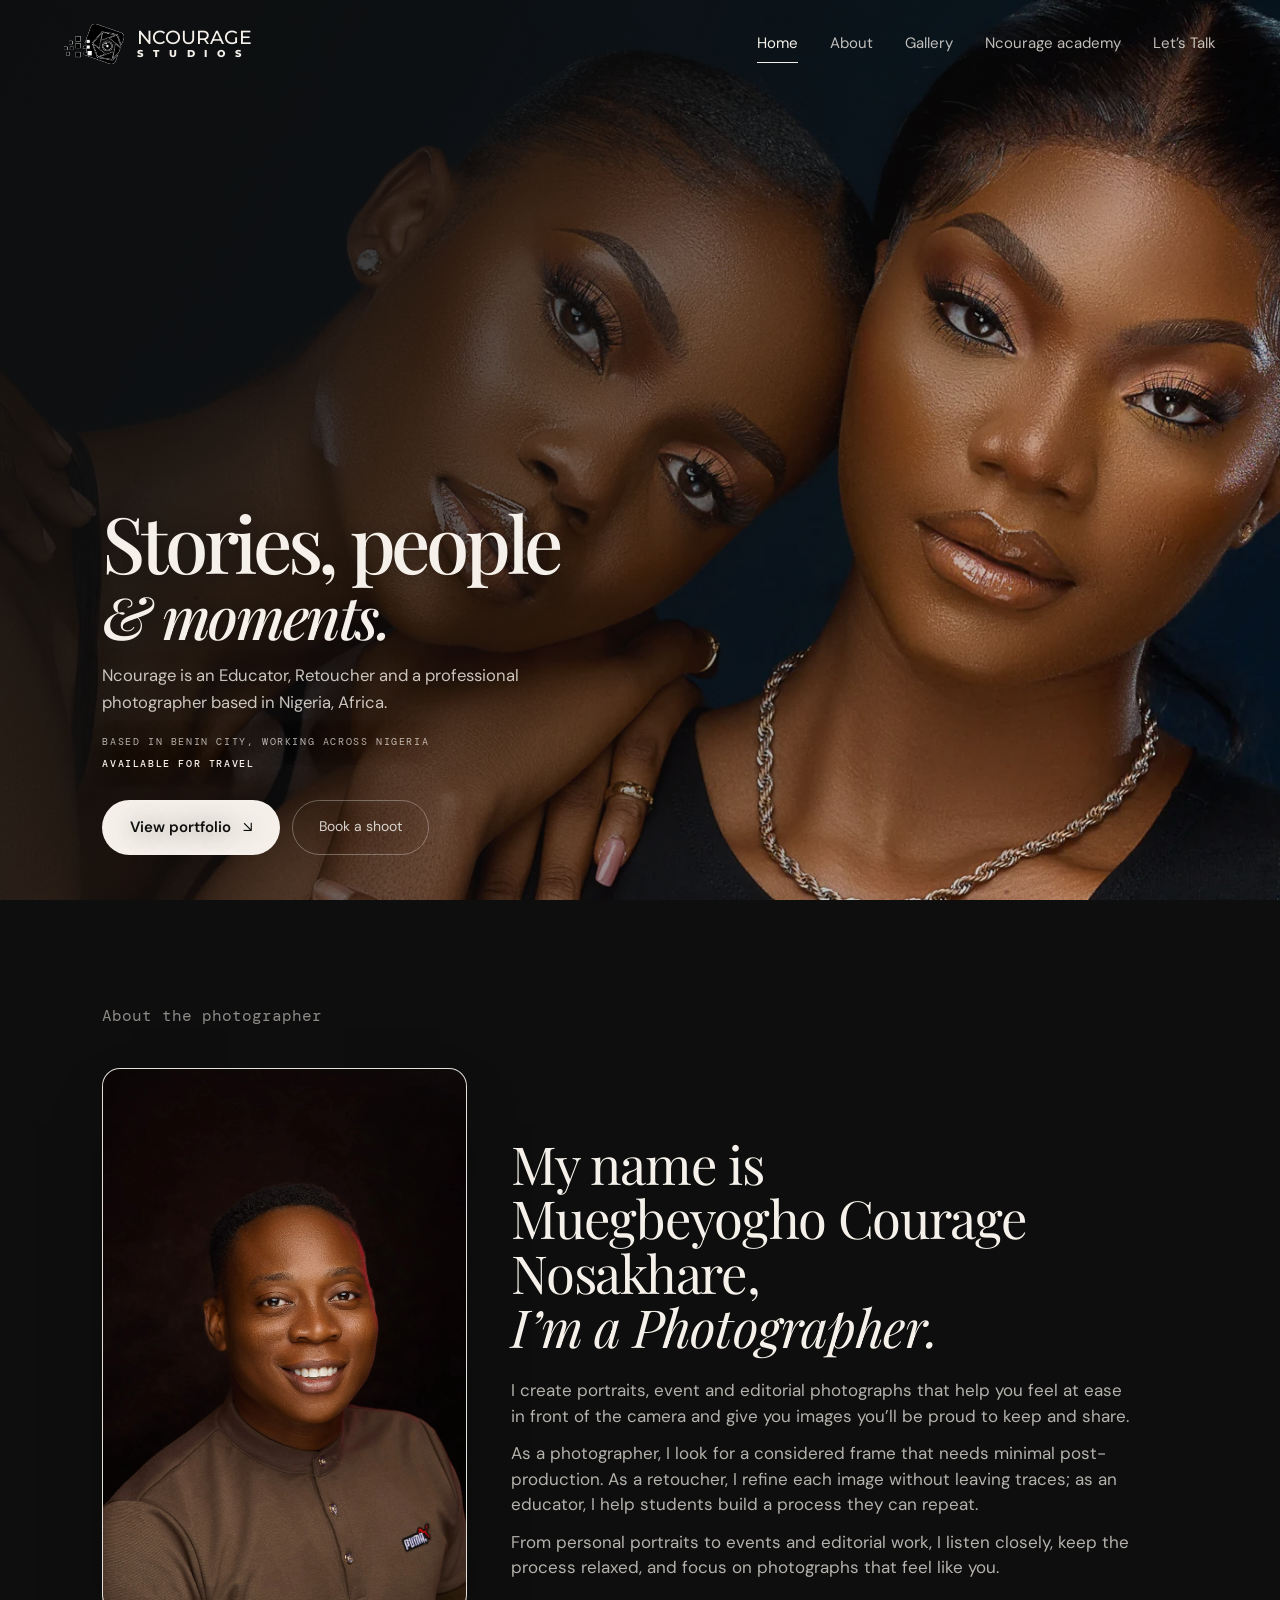
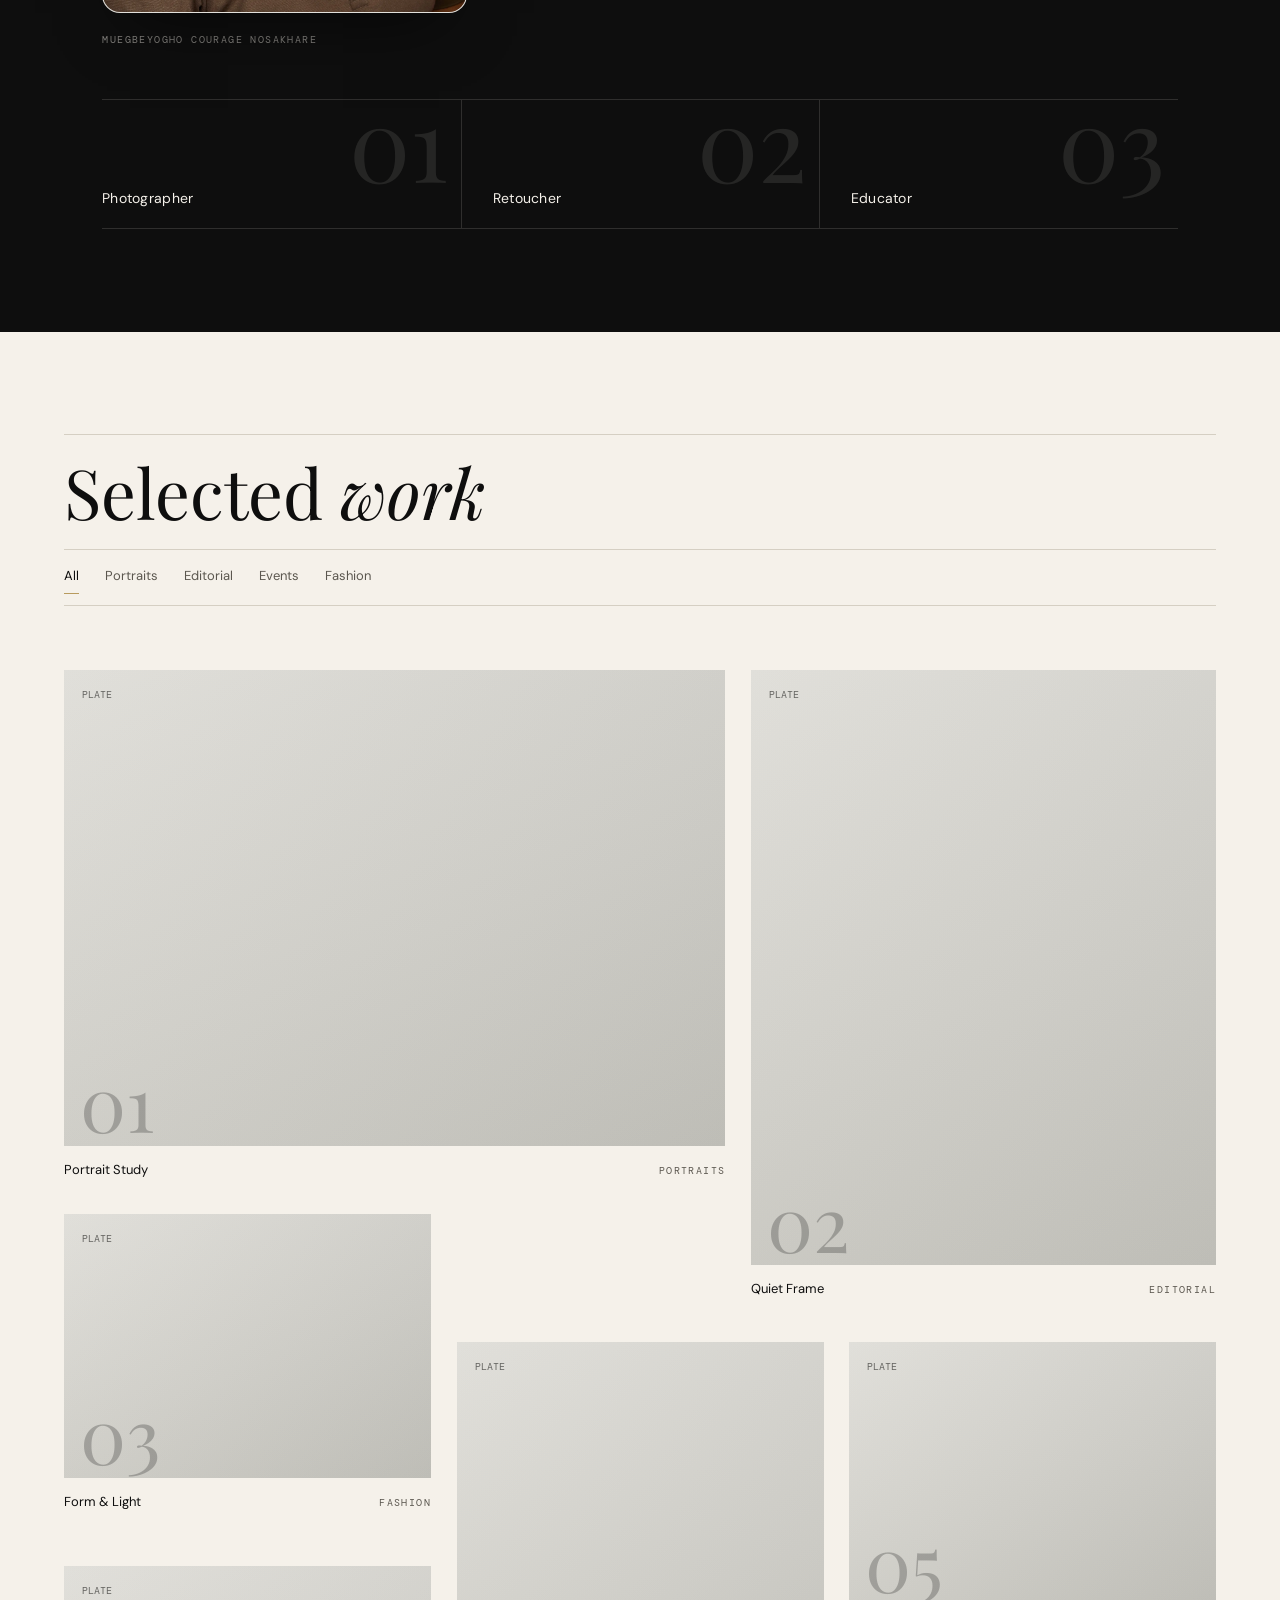
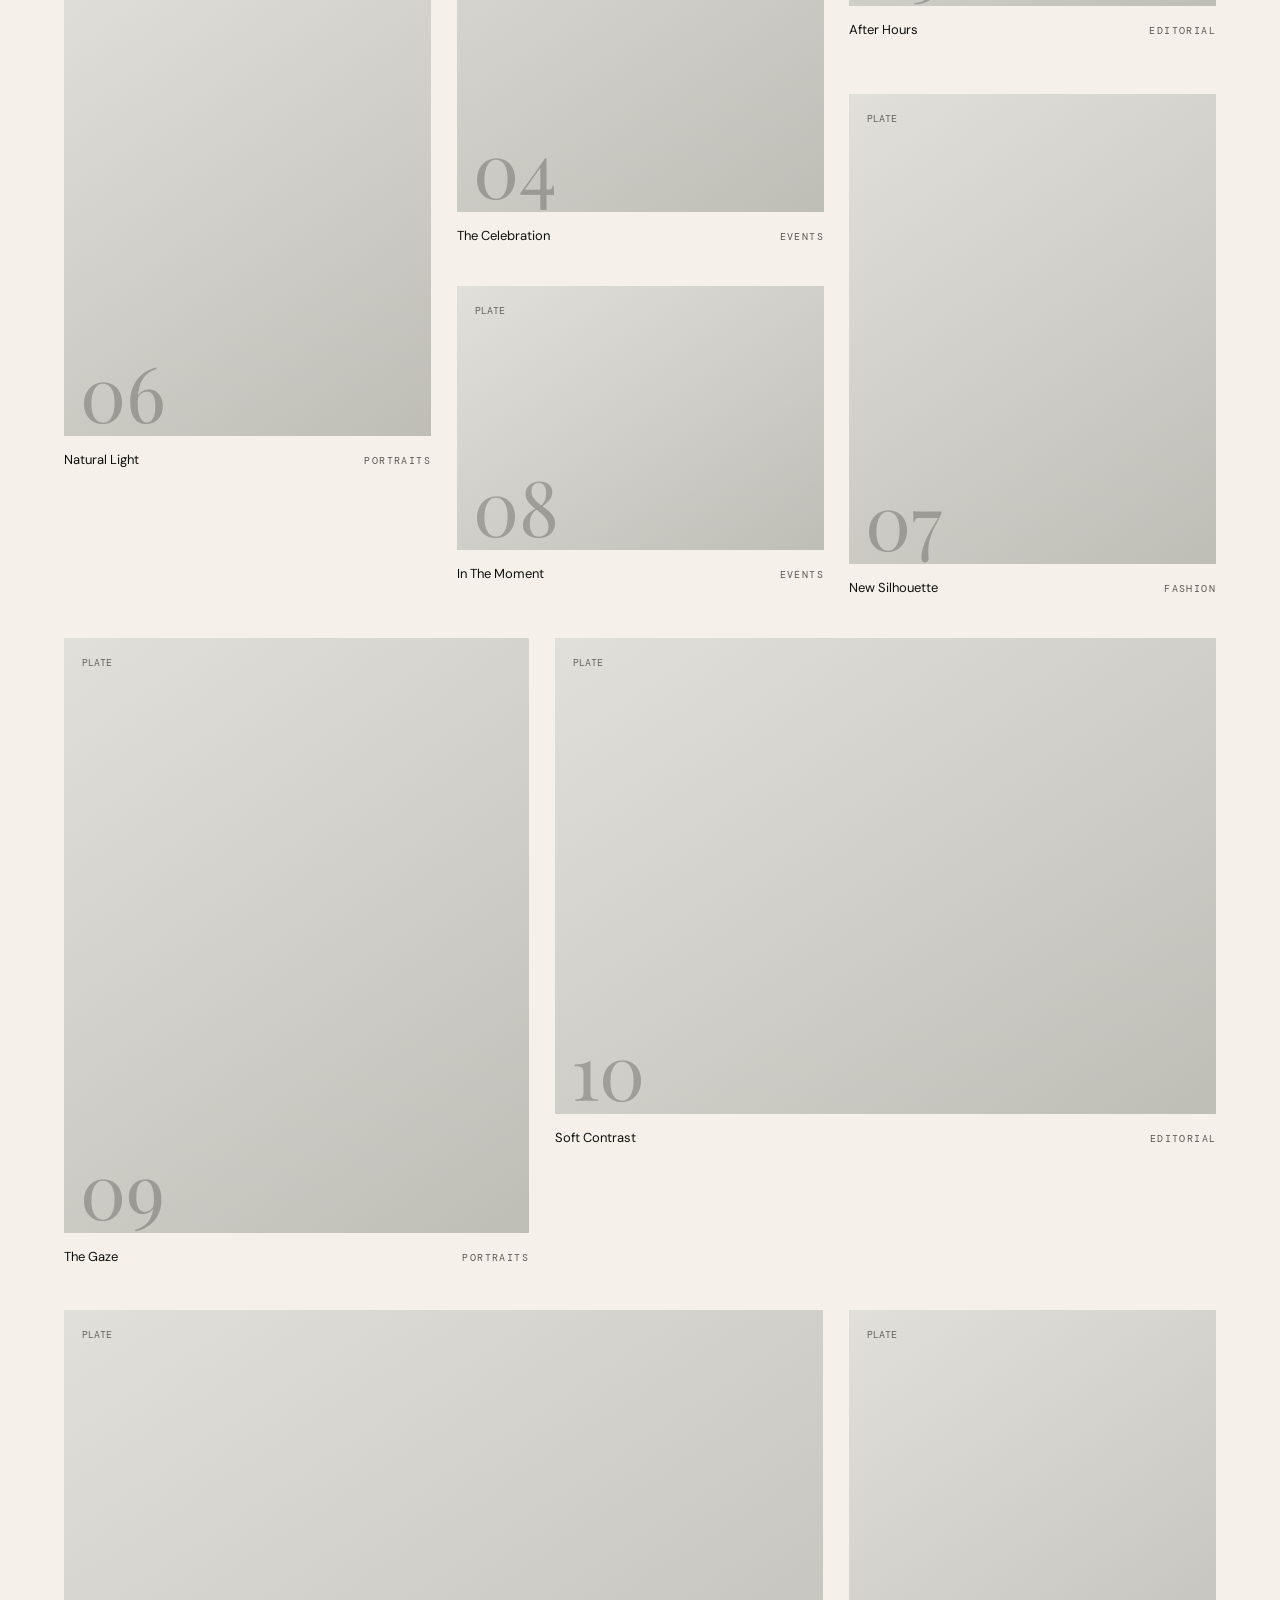
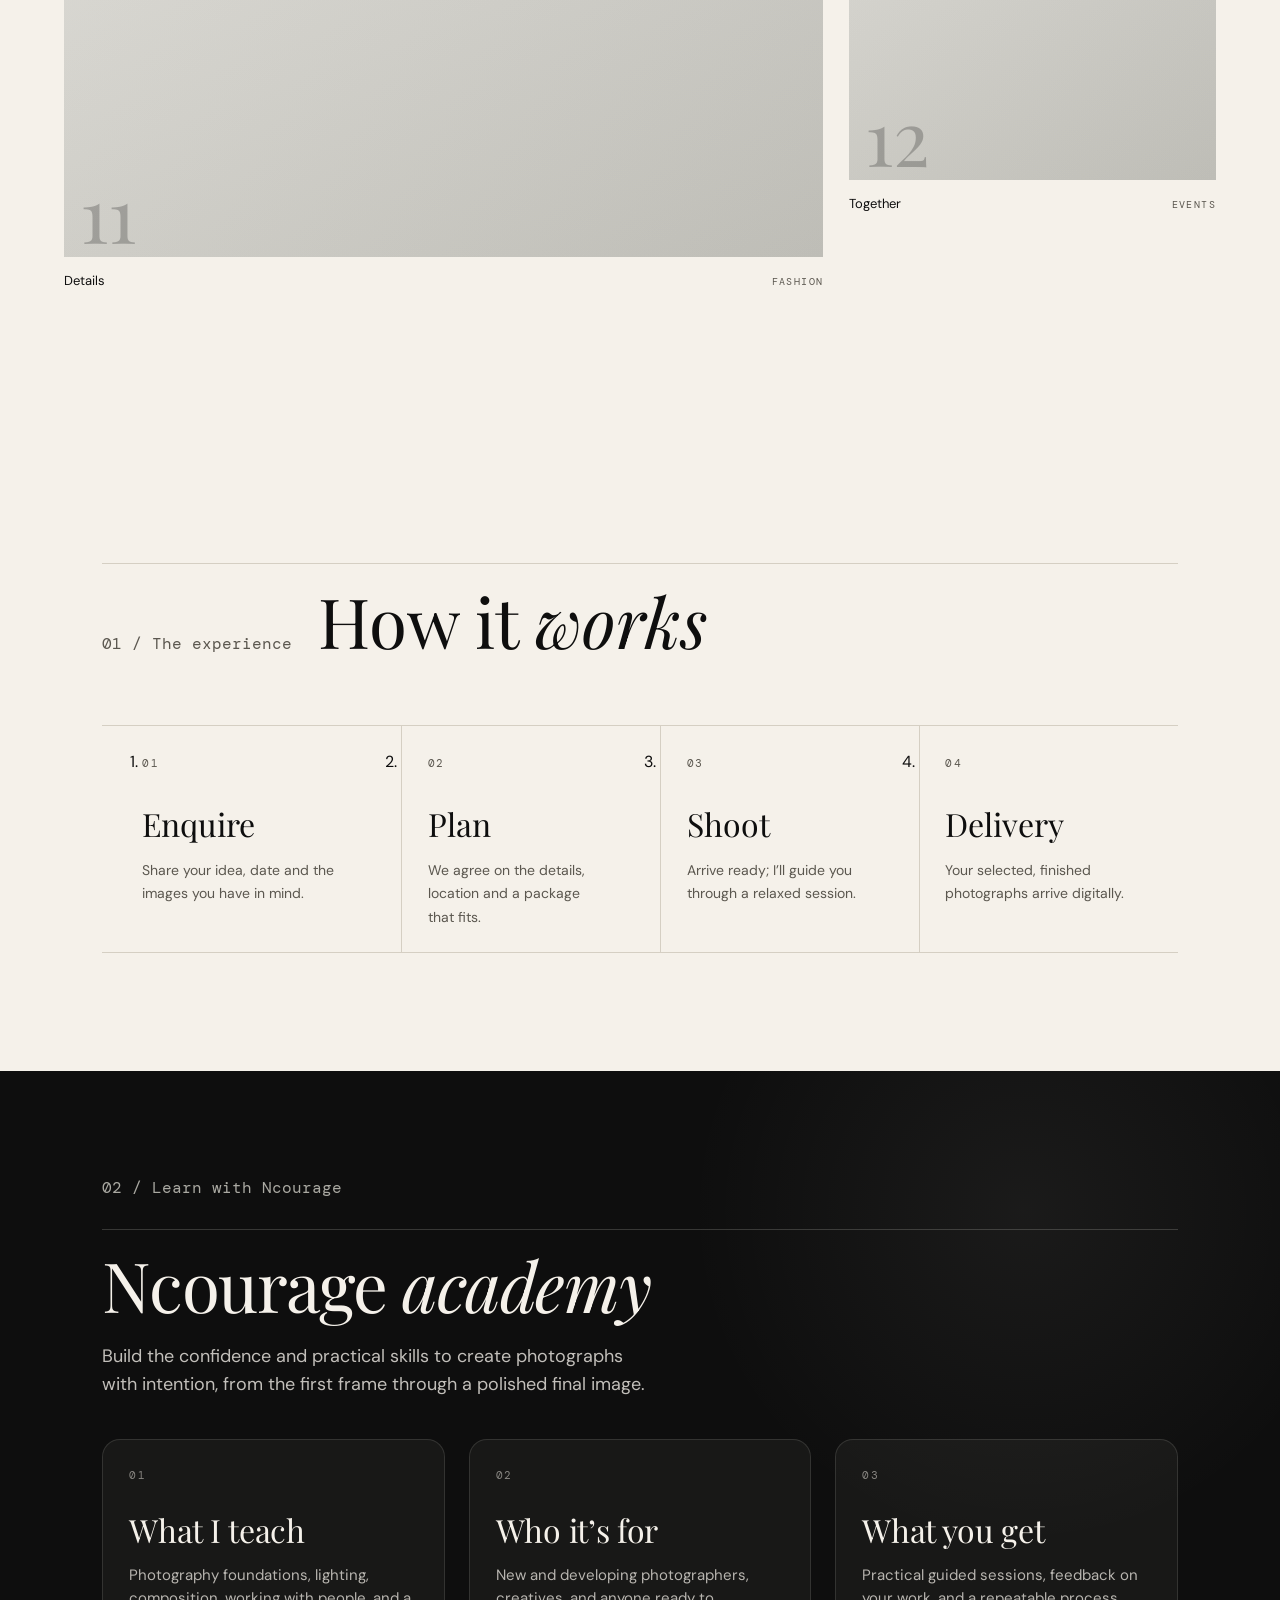
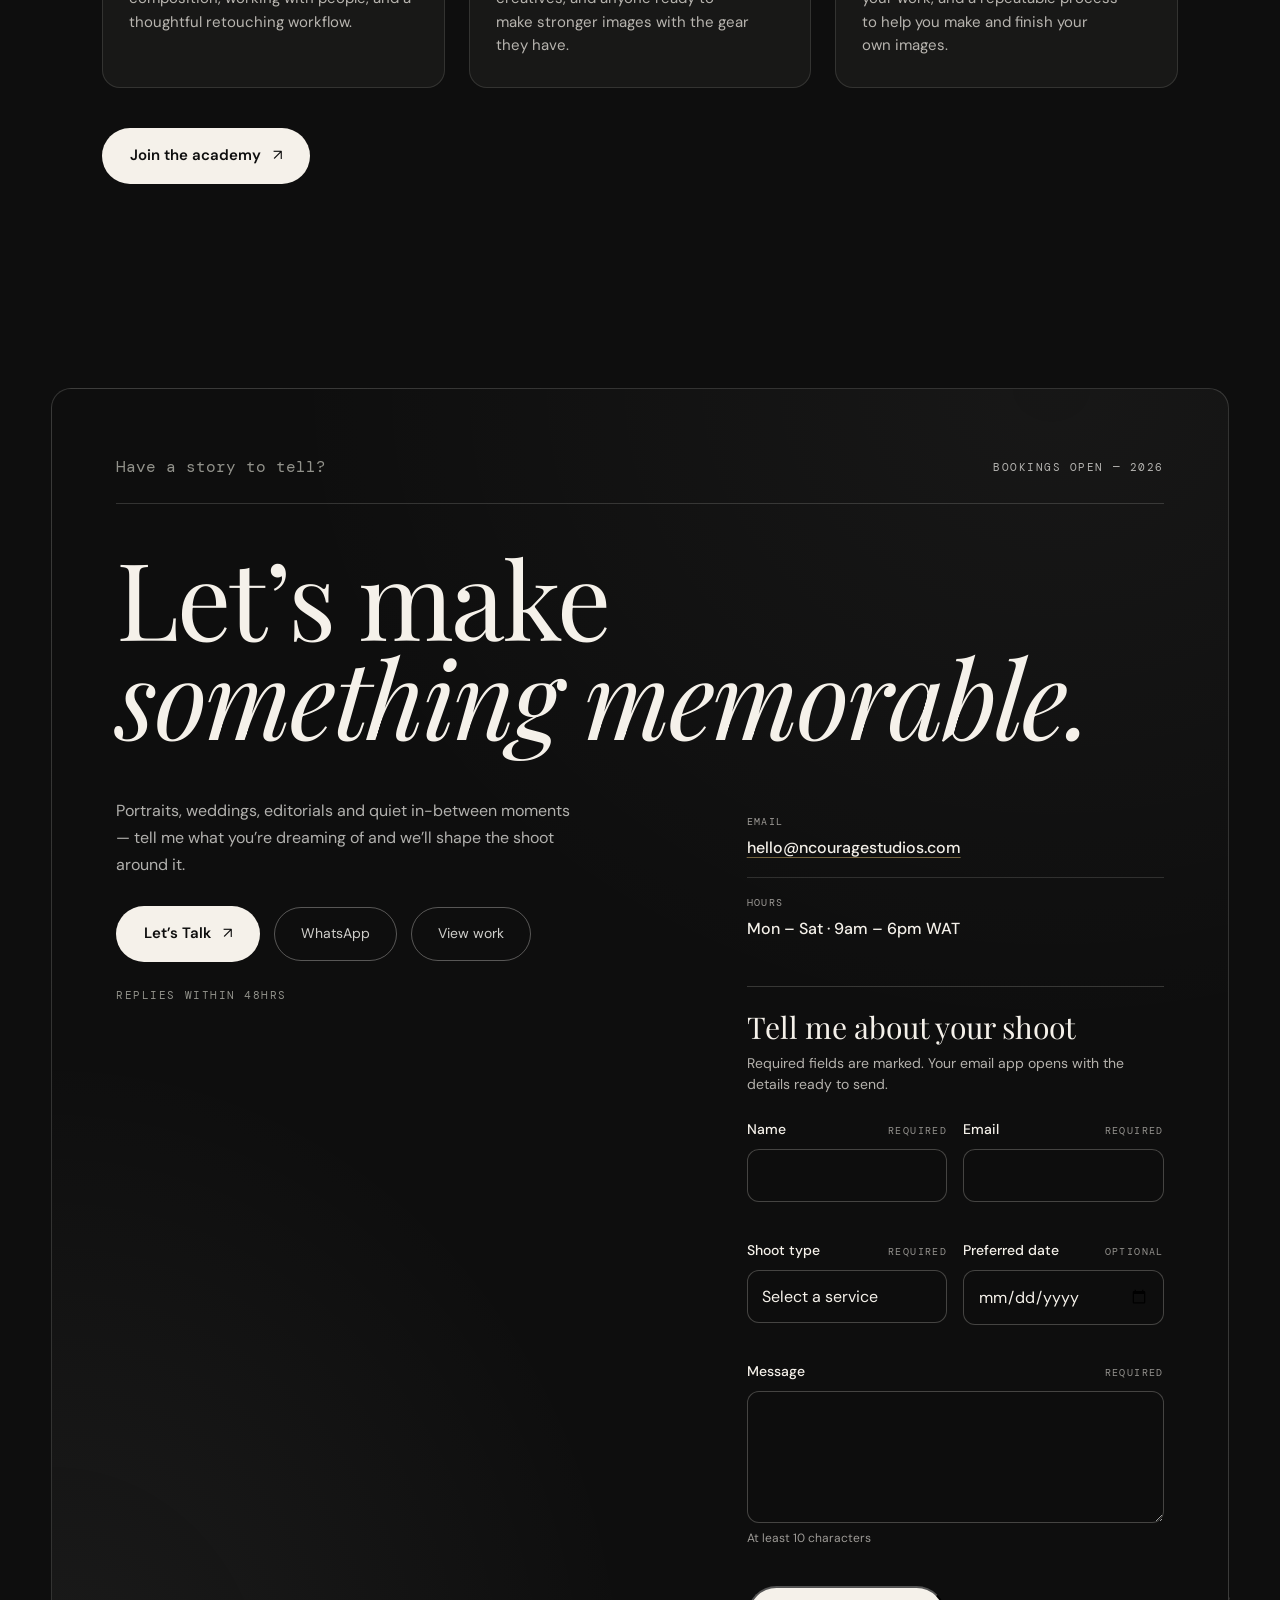
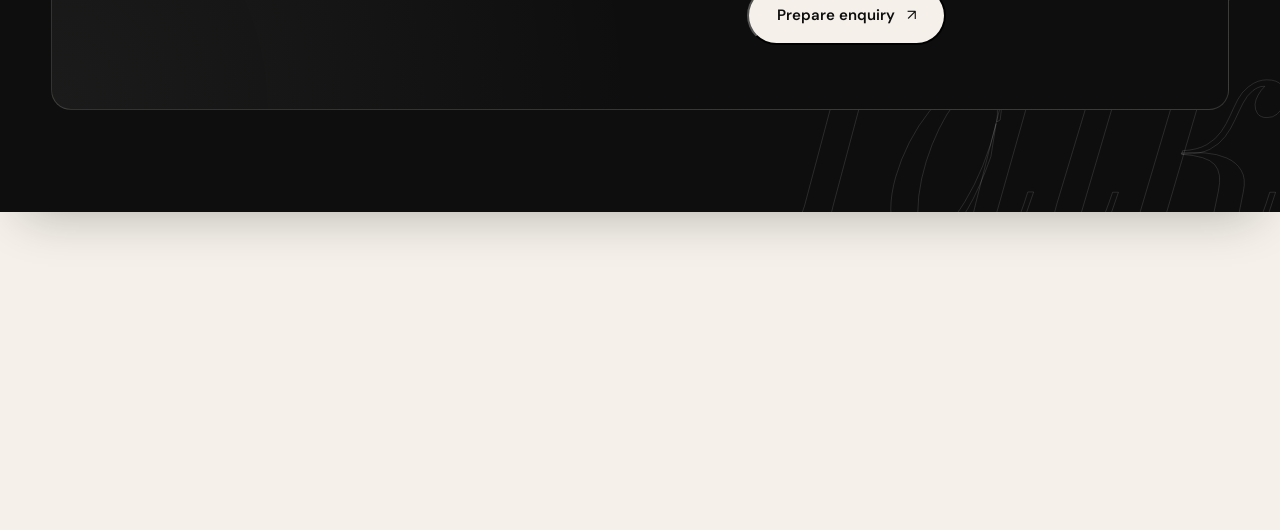
==== commit 6a5e1557: "Drop plate count line from gallery filter bar" ====
--- a/index.html
+++ b/index.html
@@ -161,7 +161,7 @@
           <button class="filter" data-filter="events" aria-pressed="false">Events</button>
           <button class="filter" data-filter="fashion" aria-pressed="false">Fashion</button>
         </div>
-        <p class="count">Showing <span id="visibleCount">12</span> plates</p>
+       
       </div>
 
       <div class="gallery" id="galleryGrid">
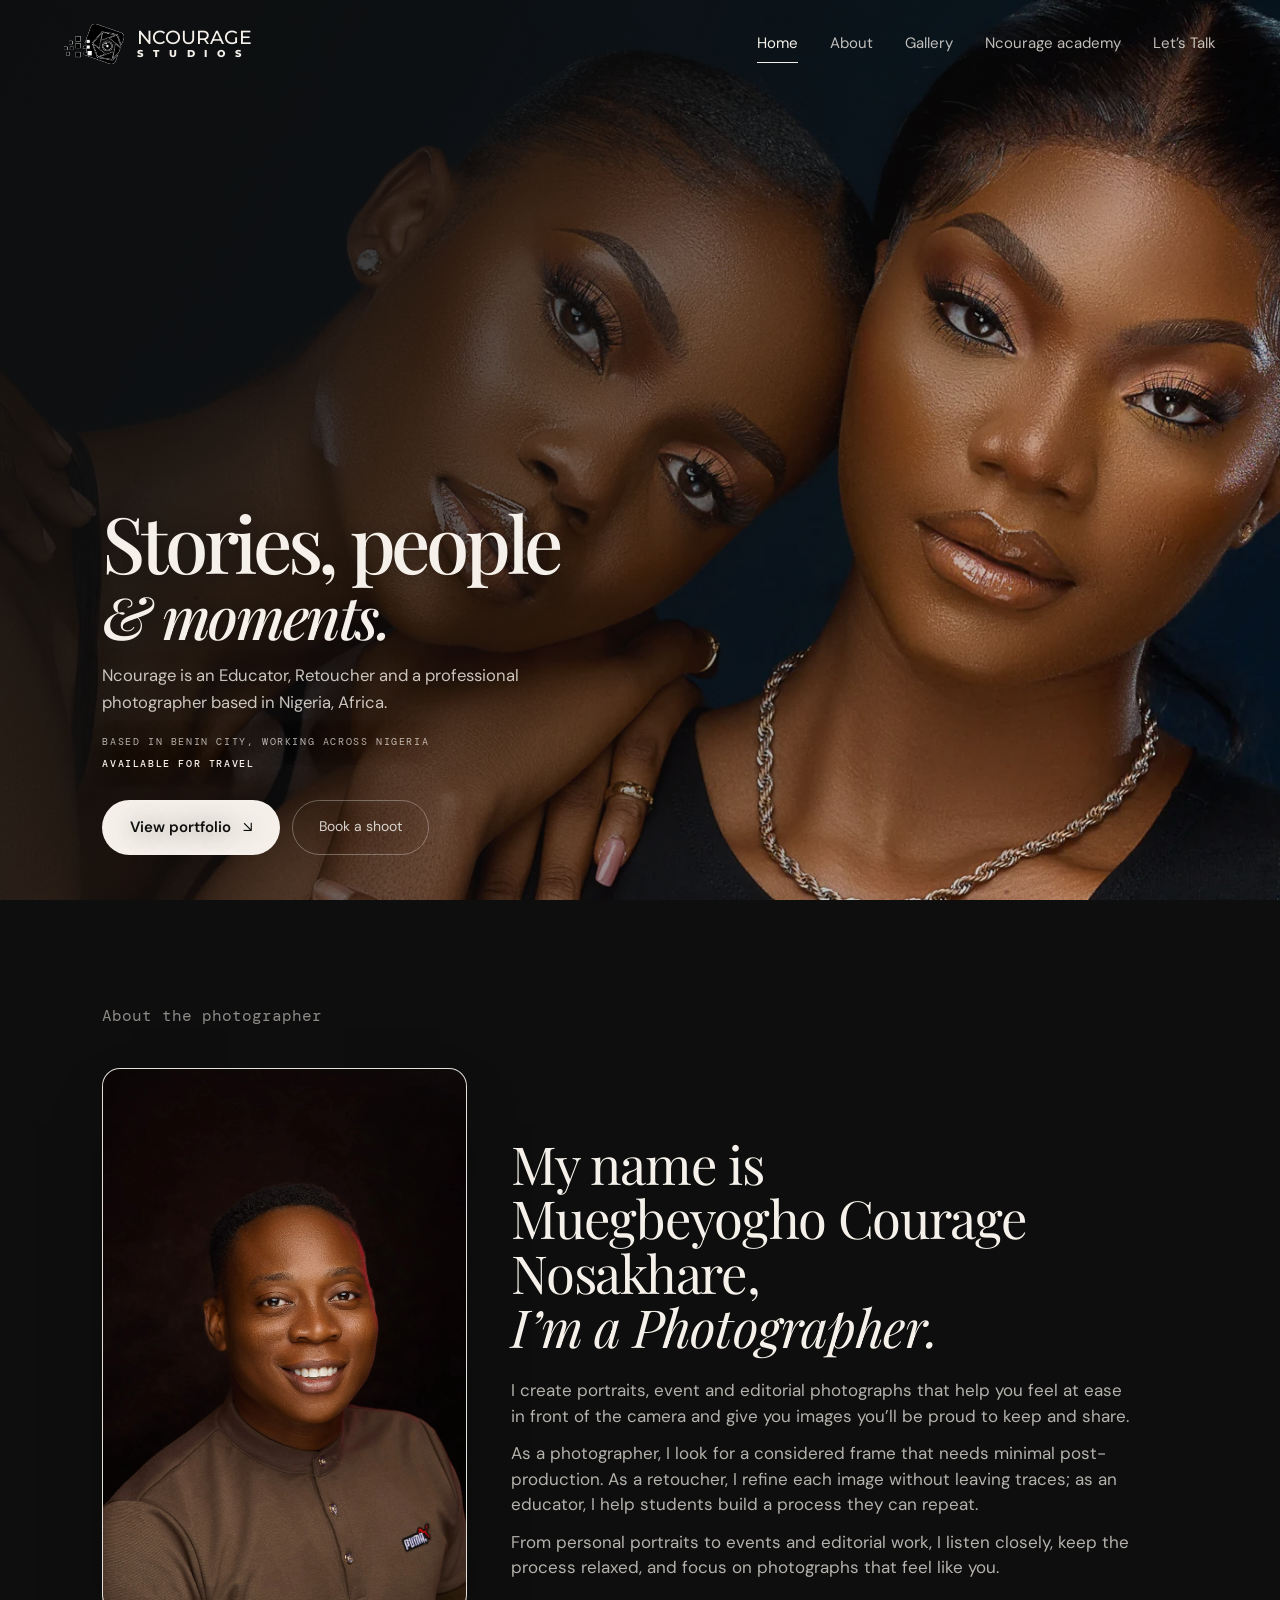
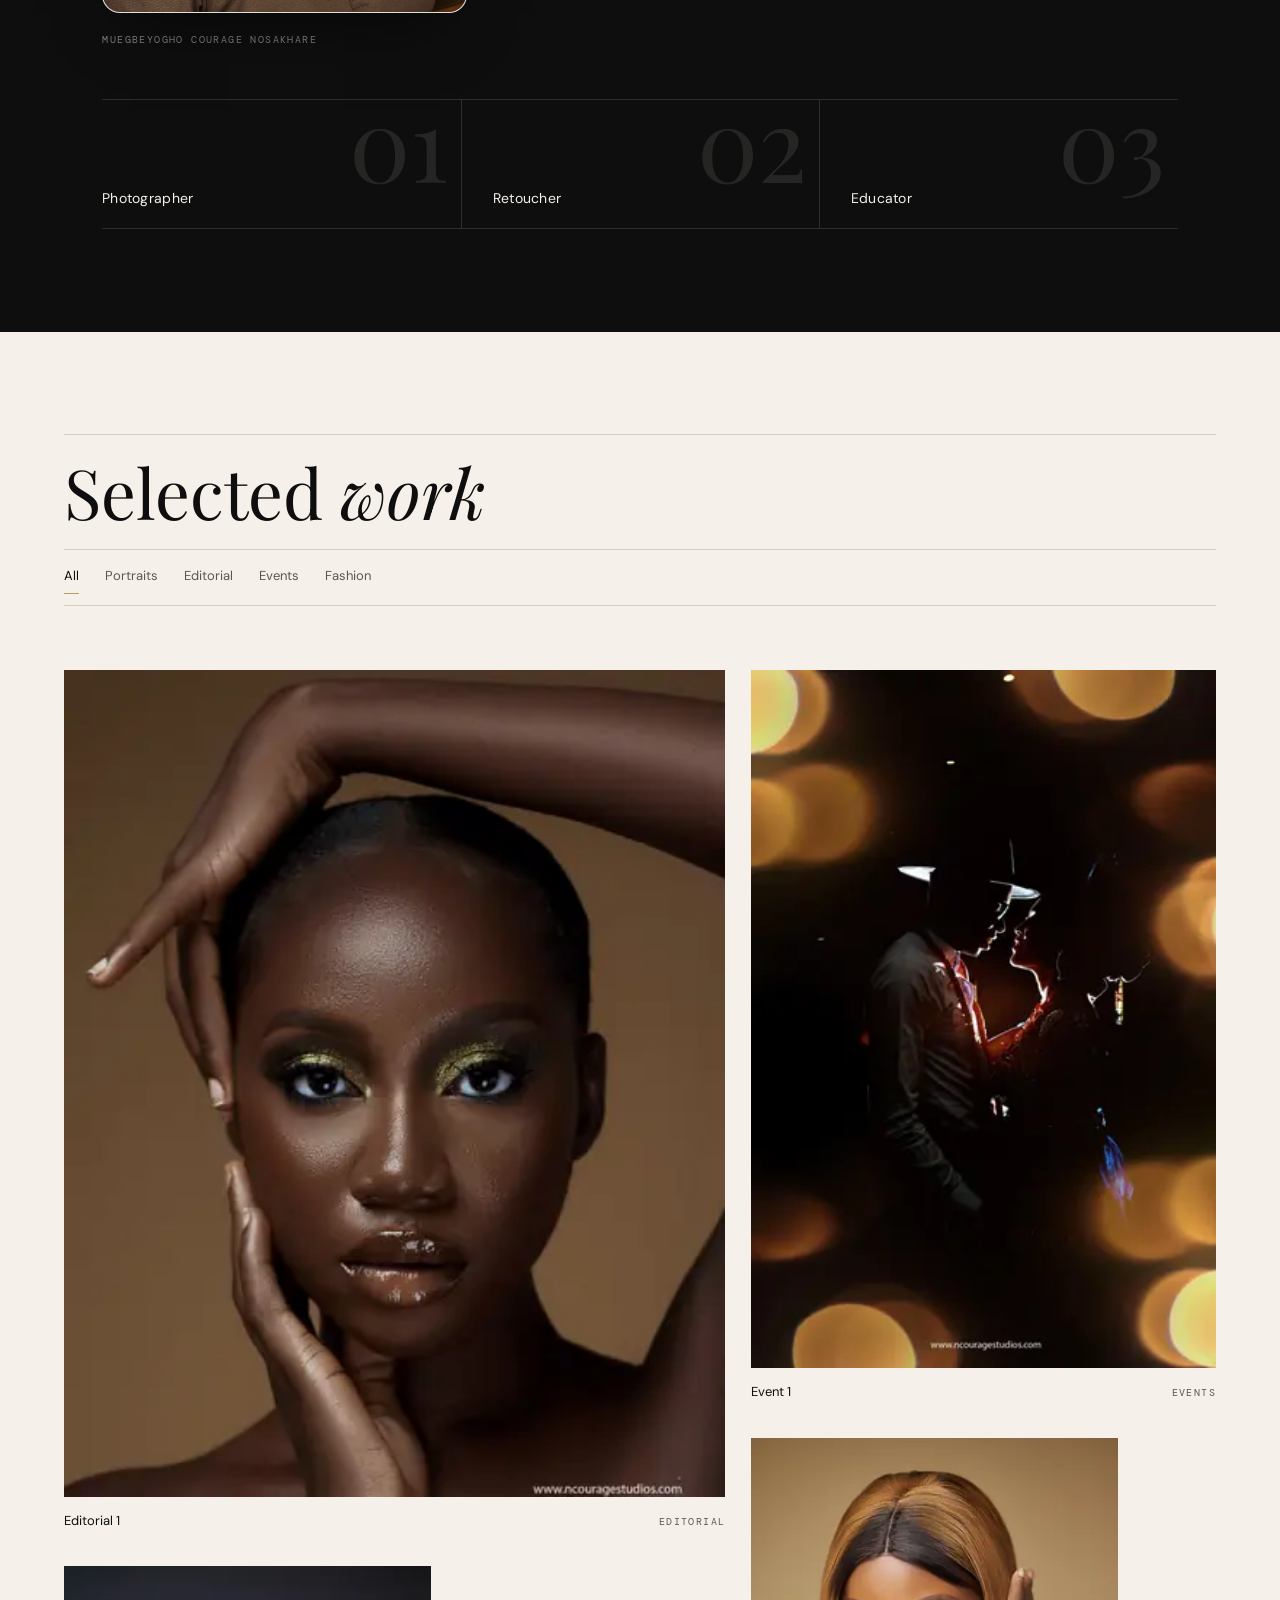
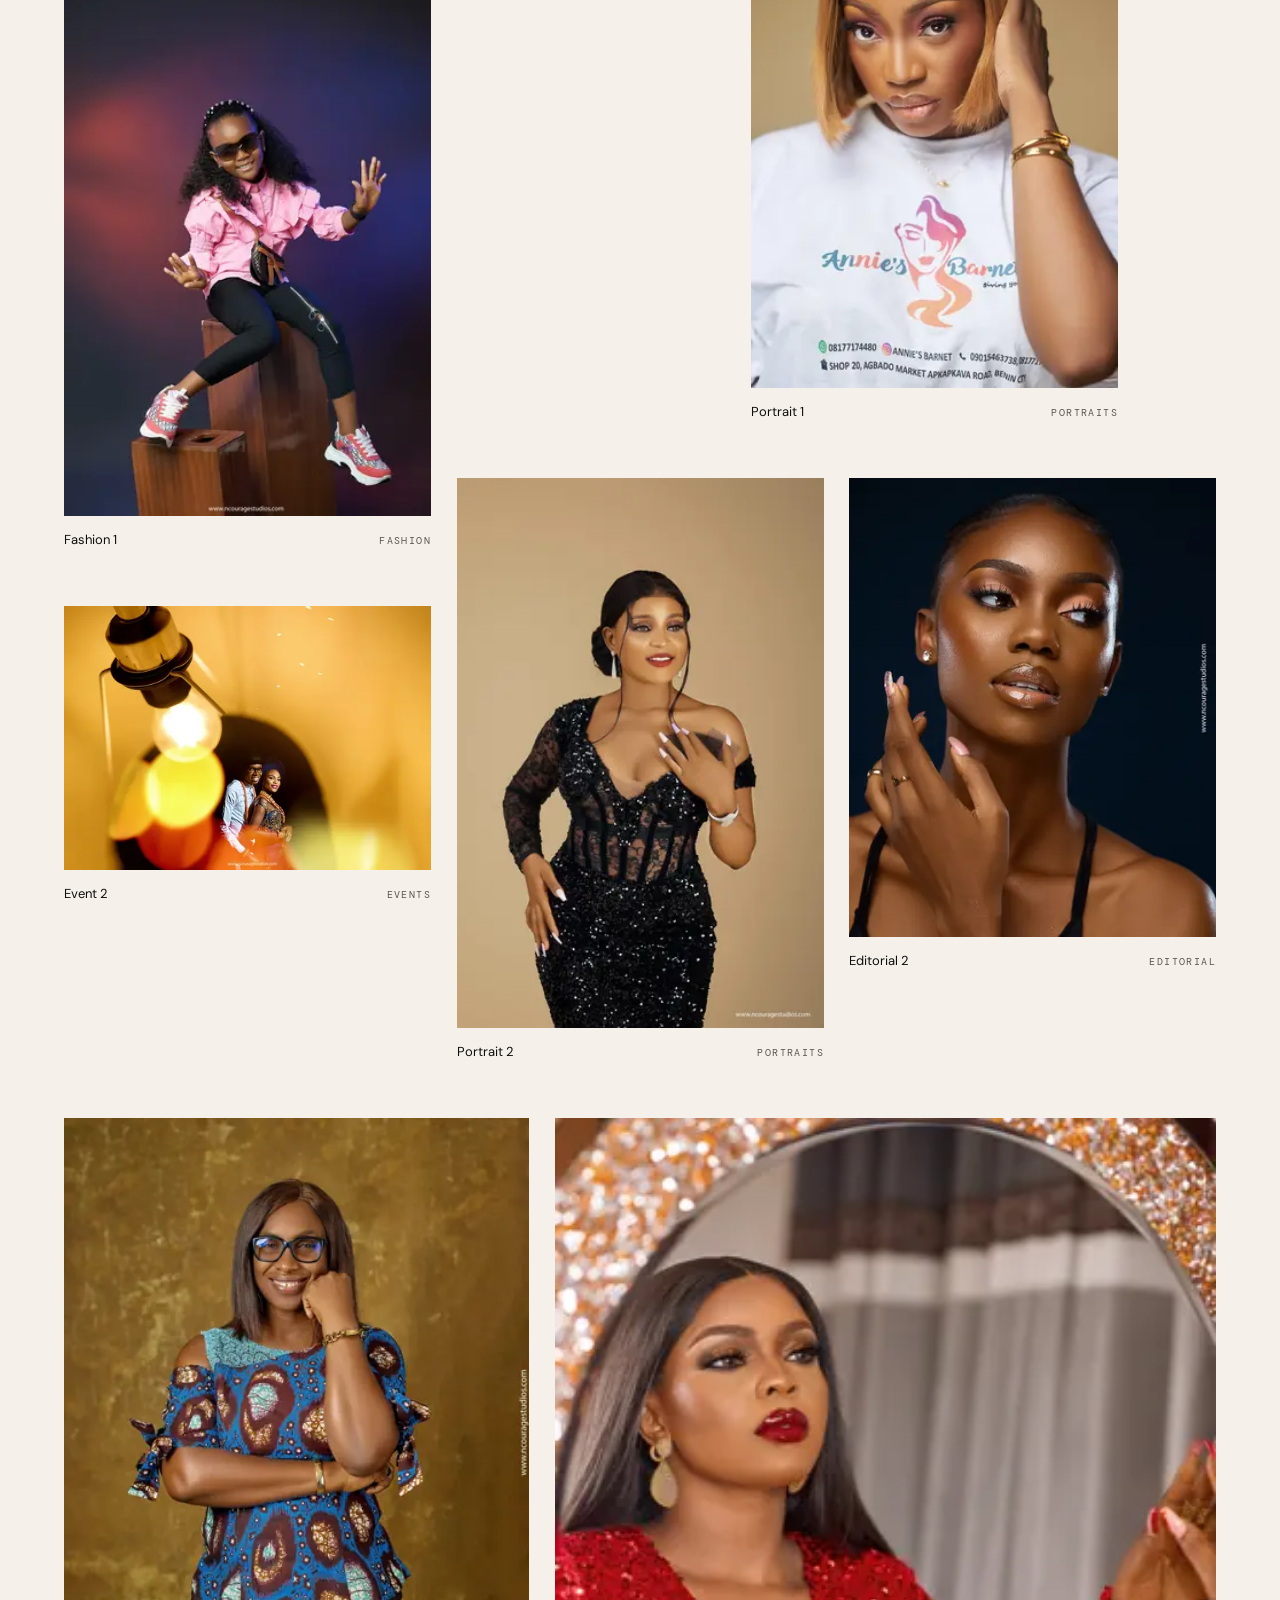
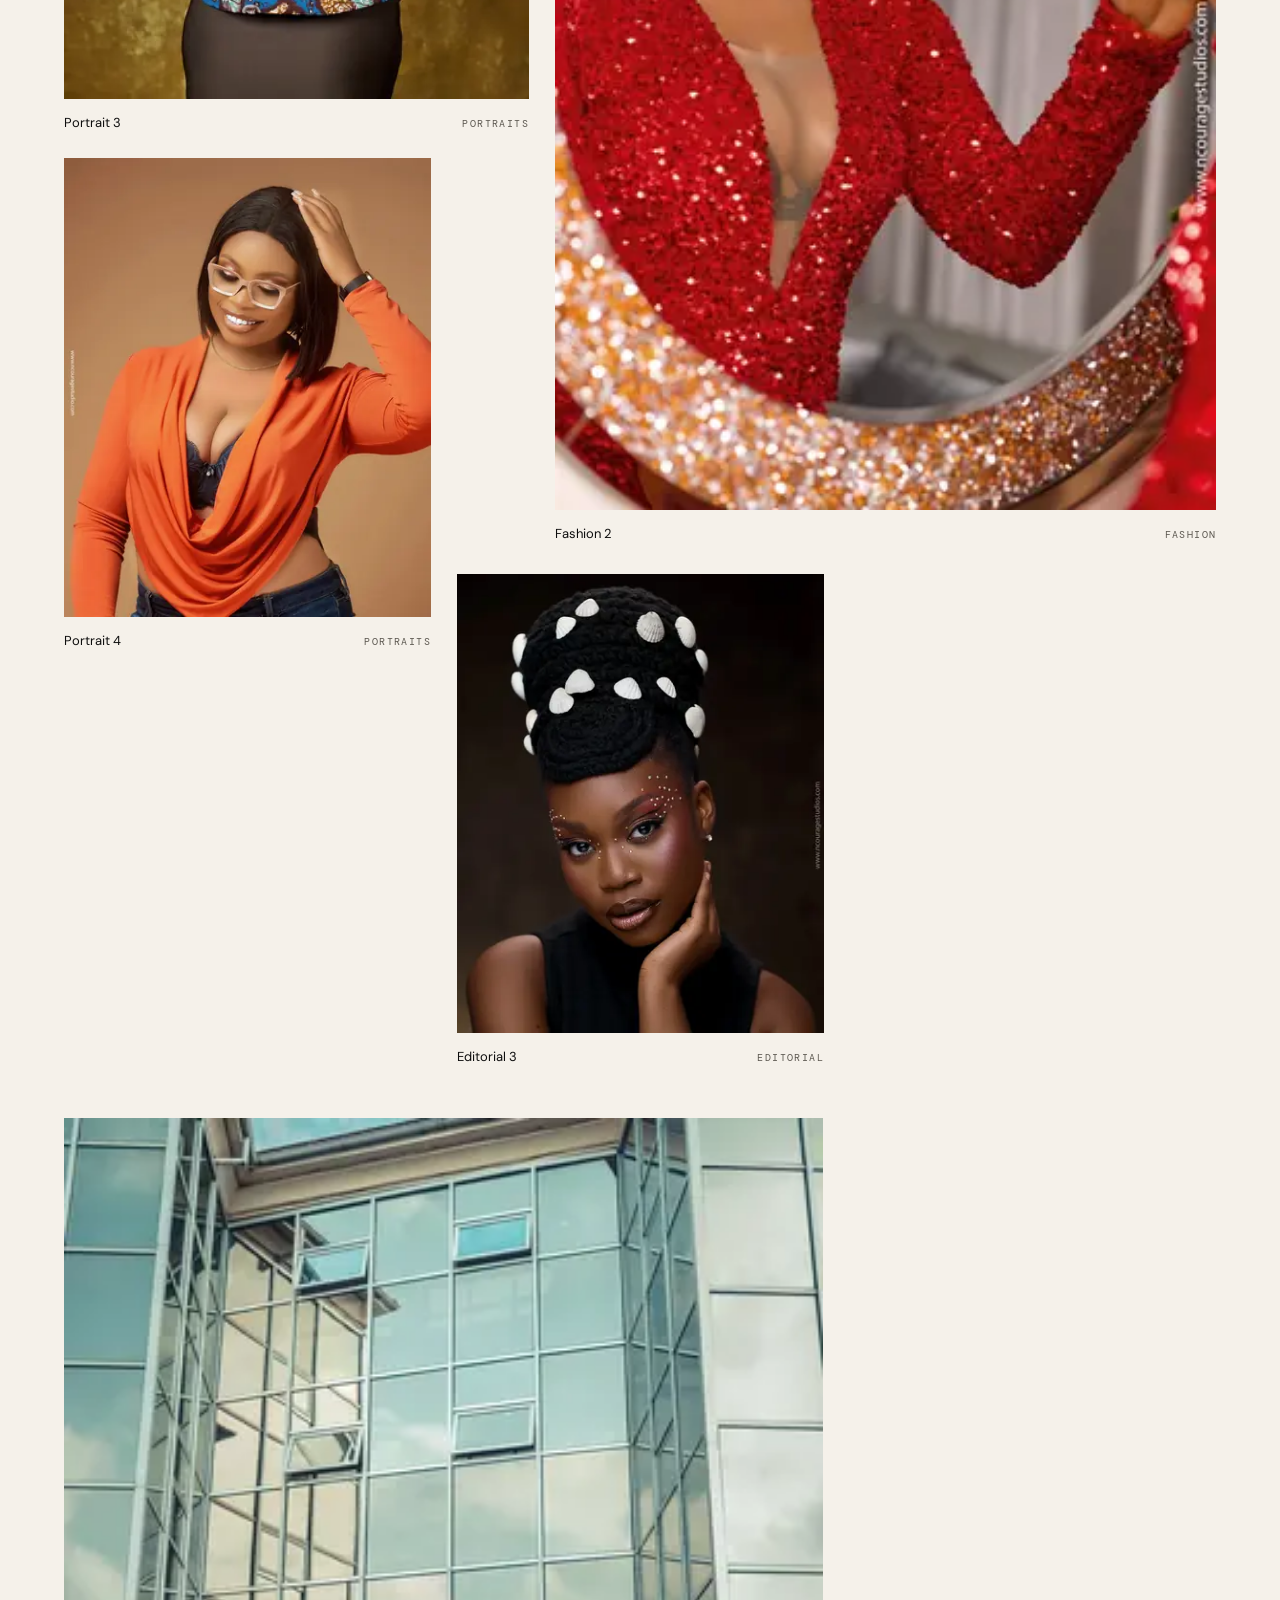
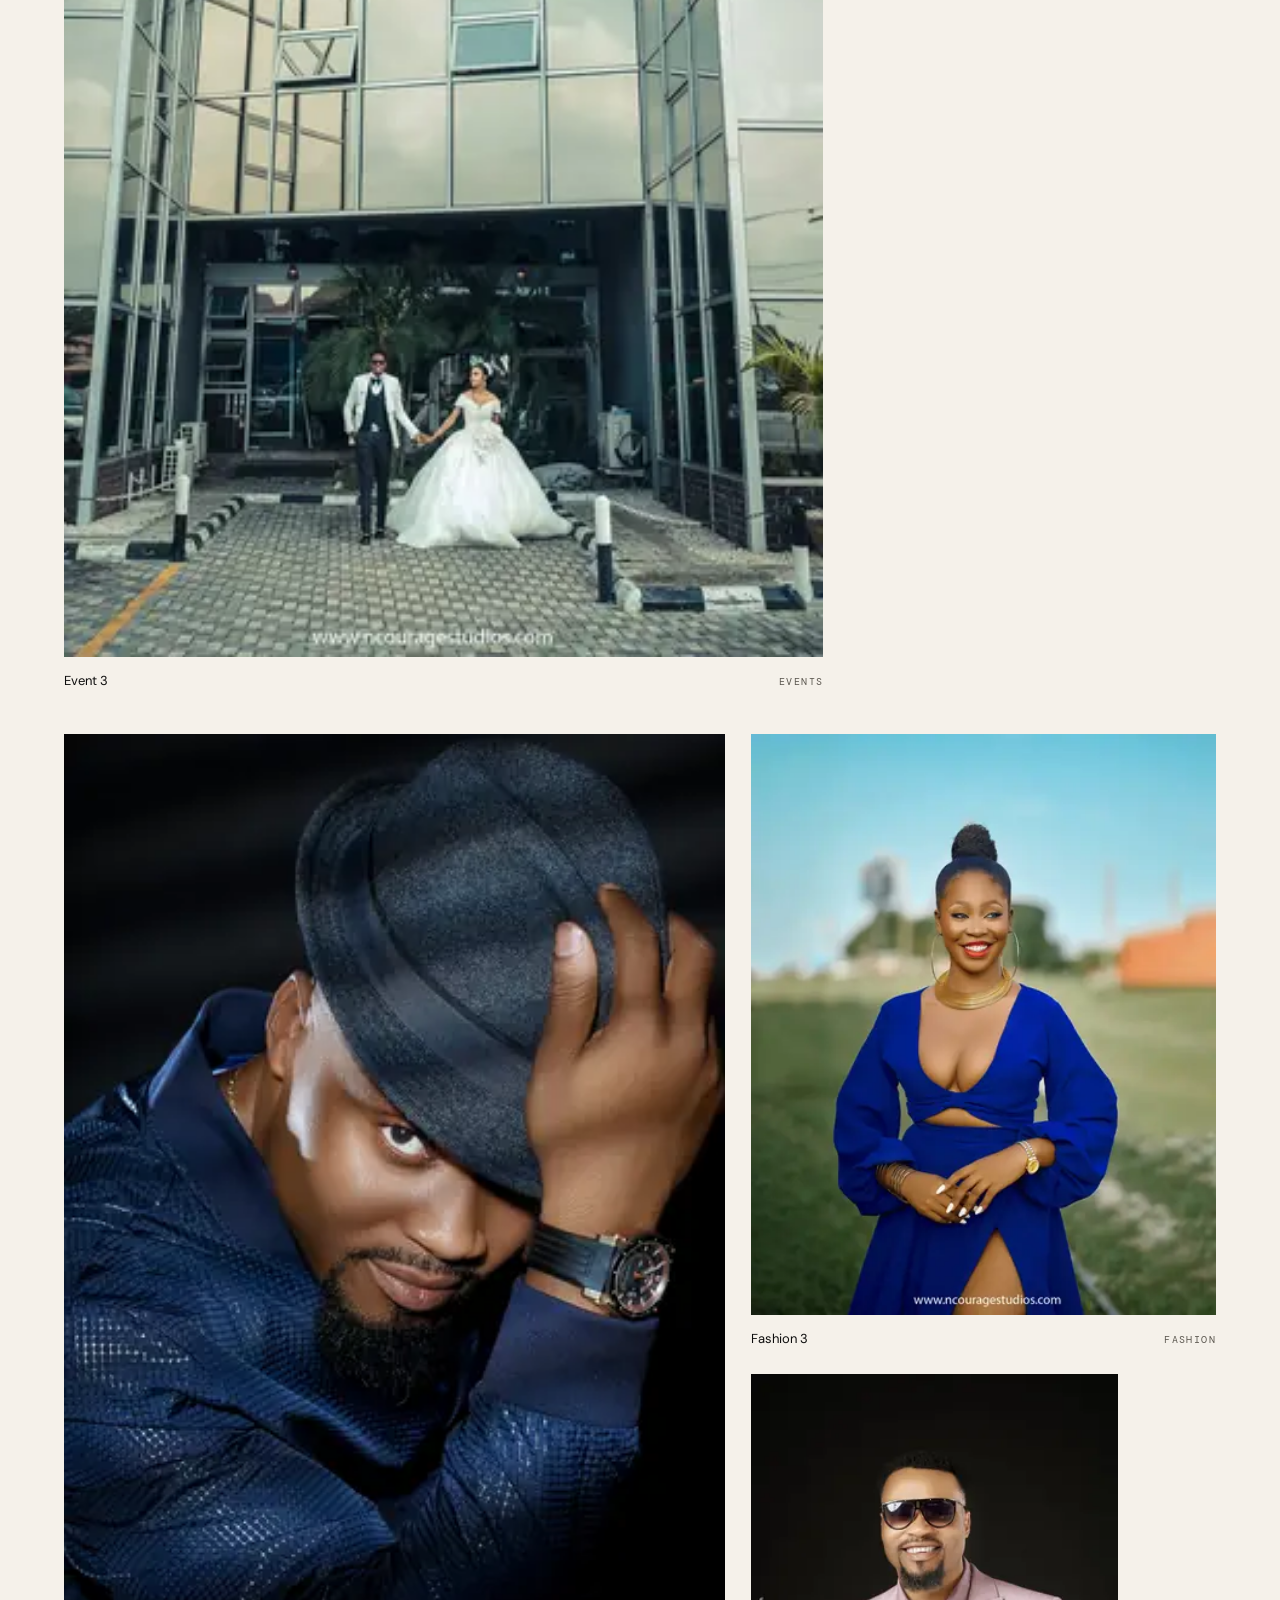
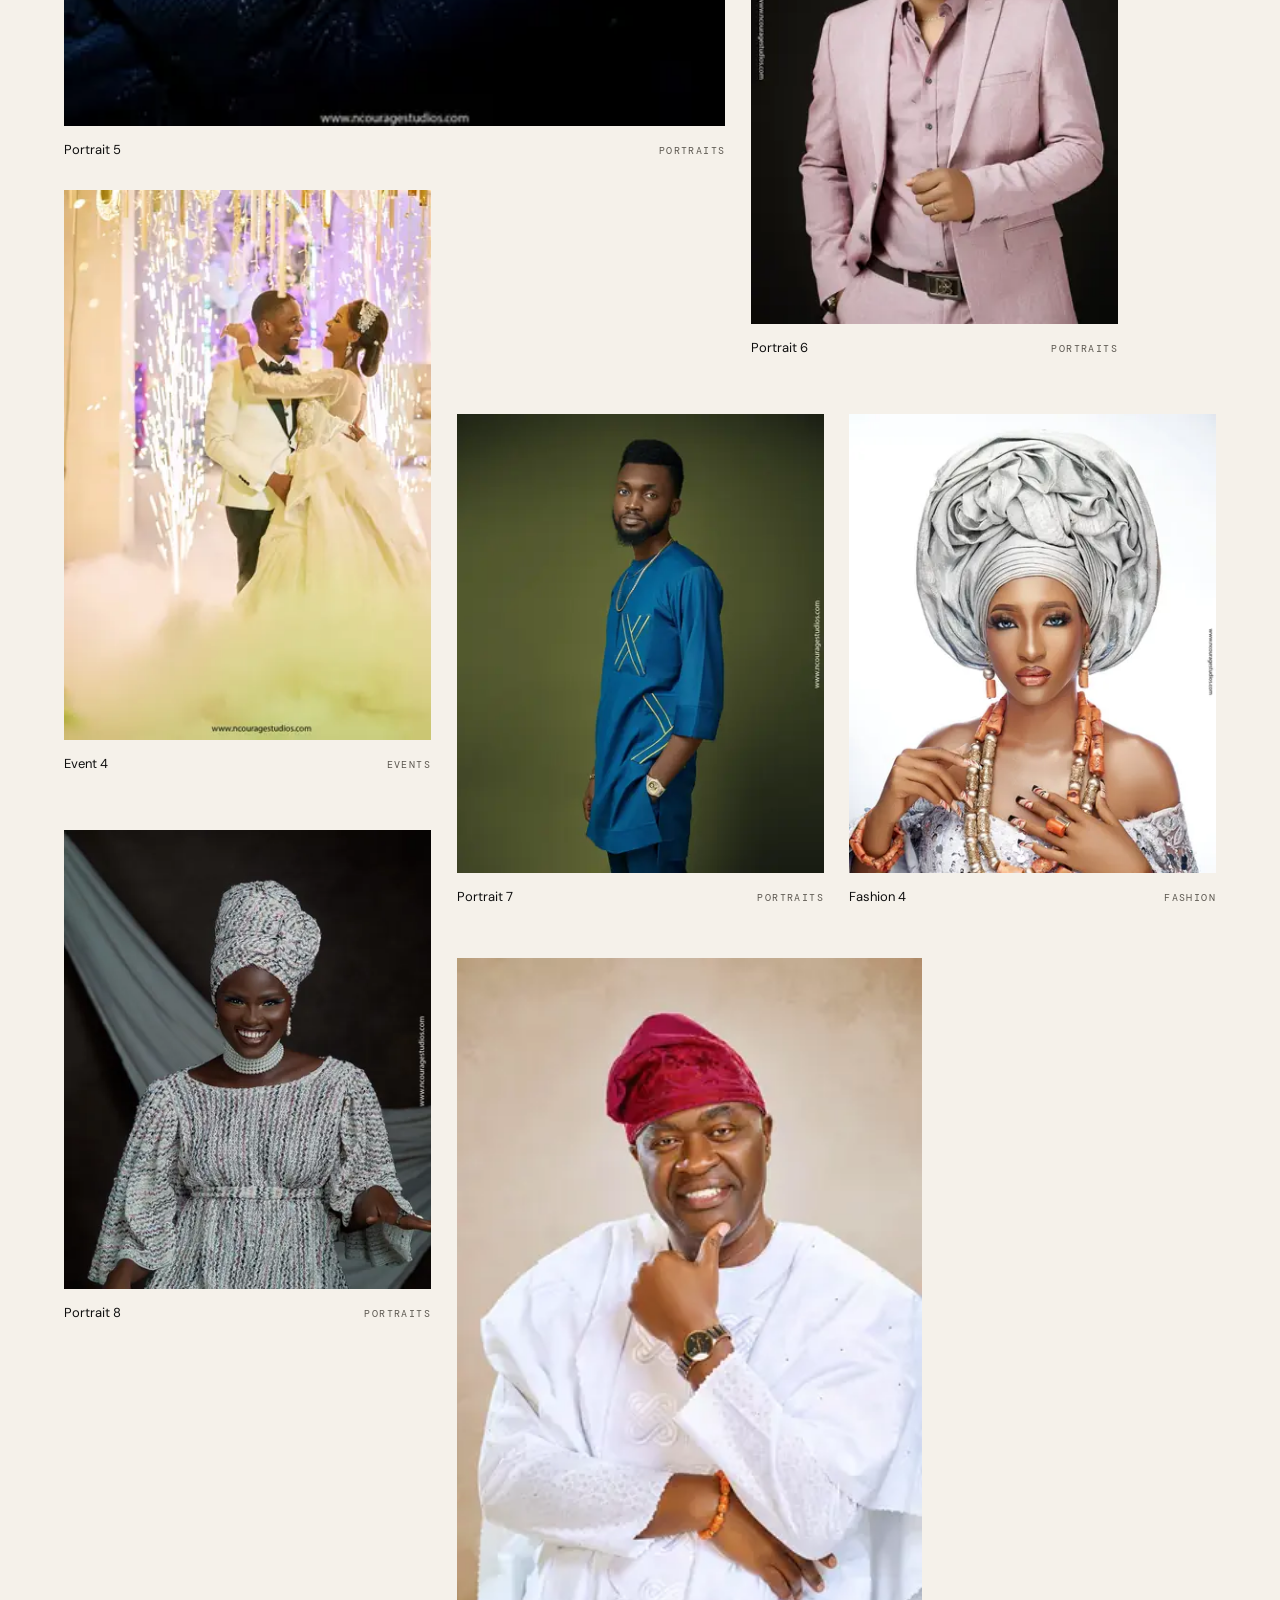
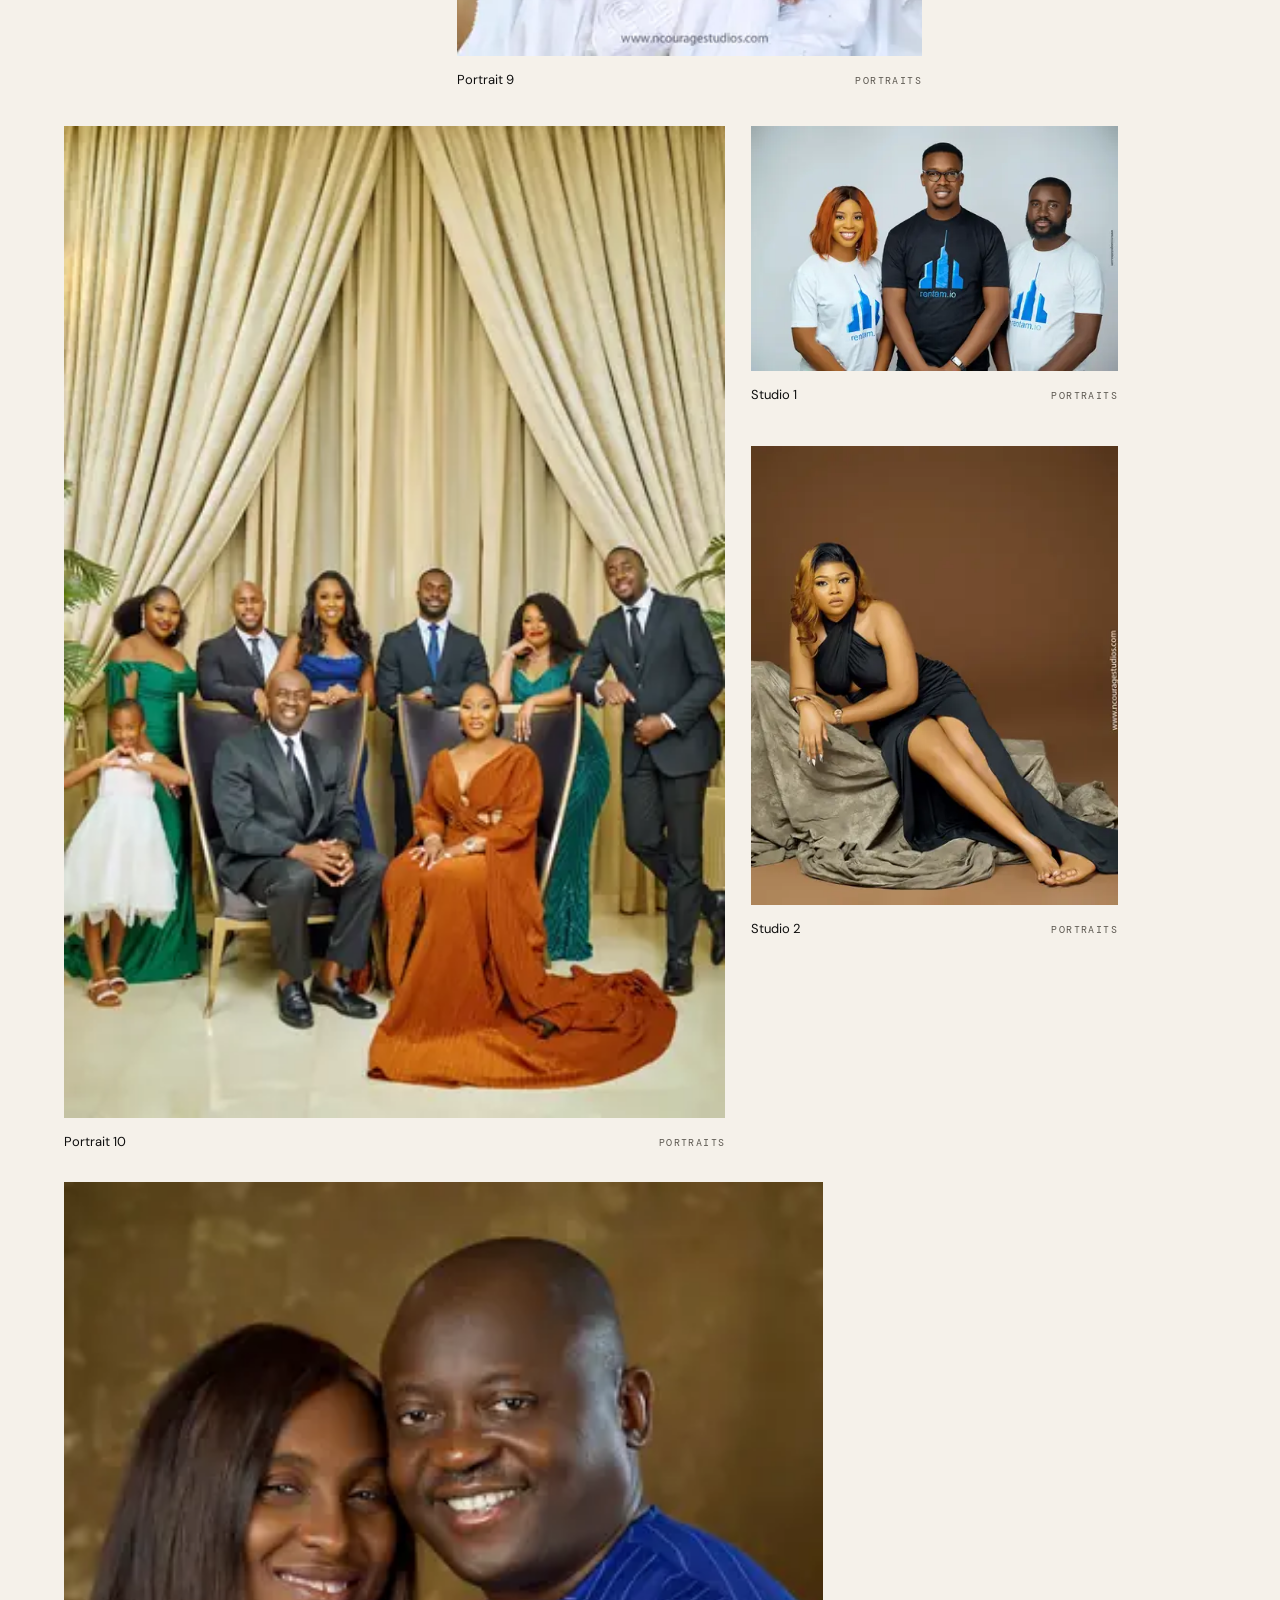
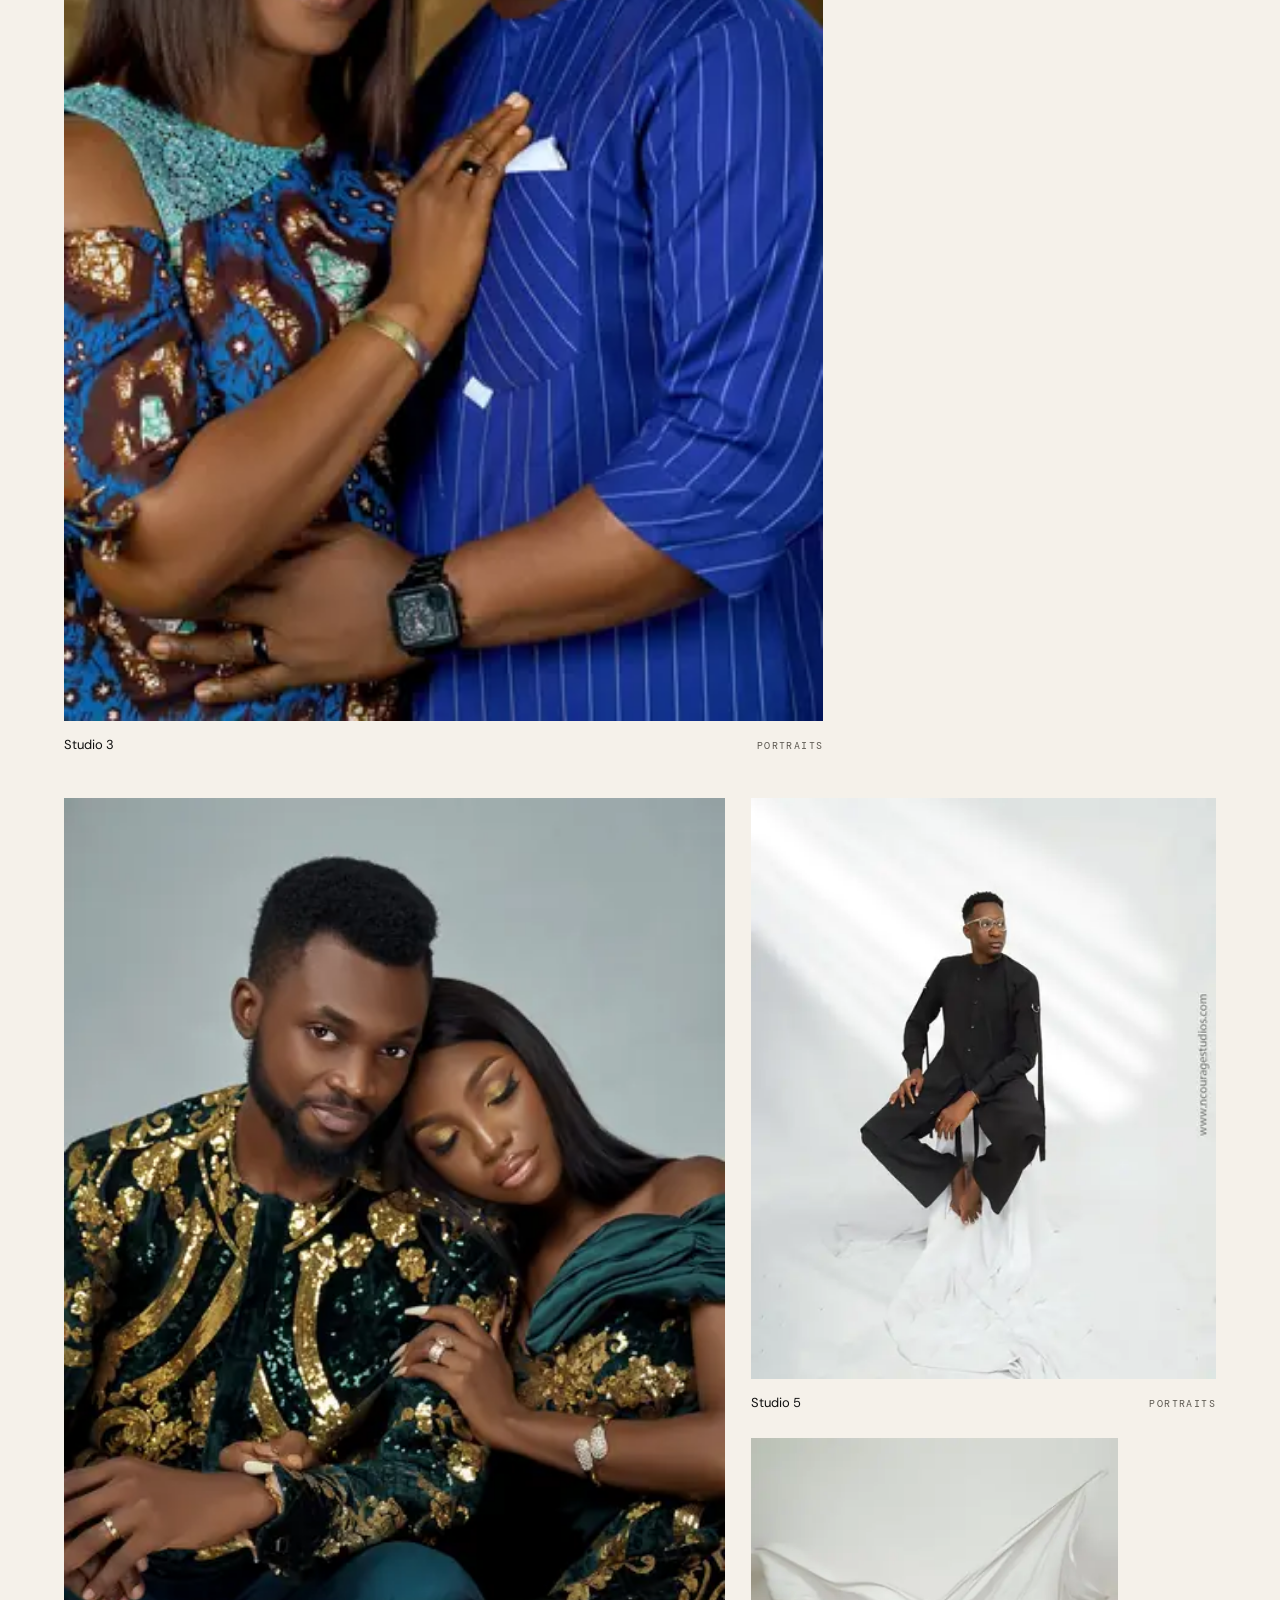
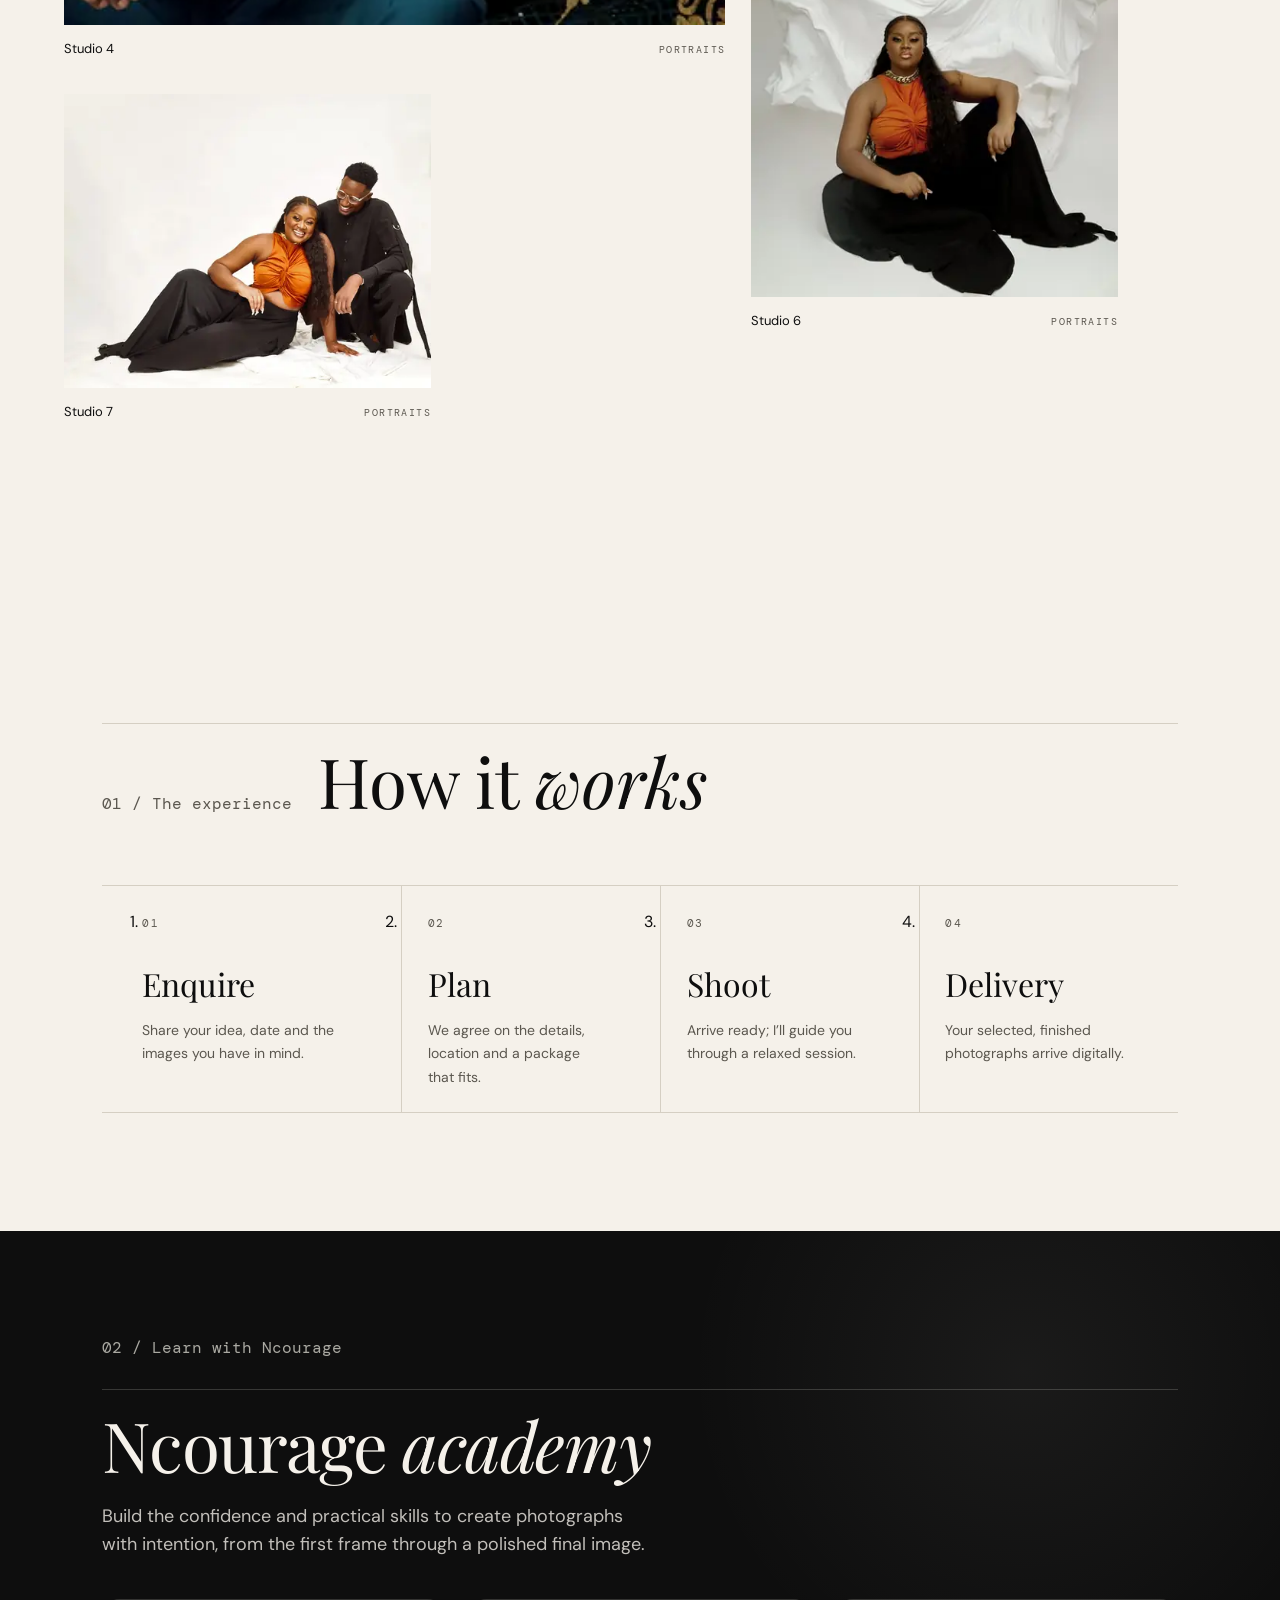
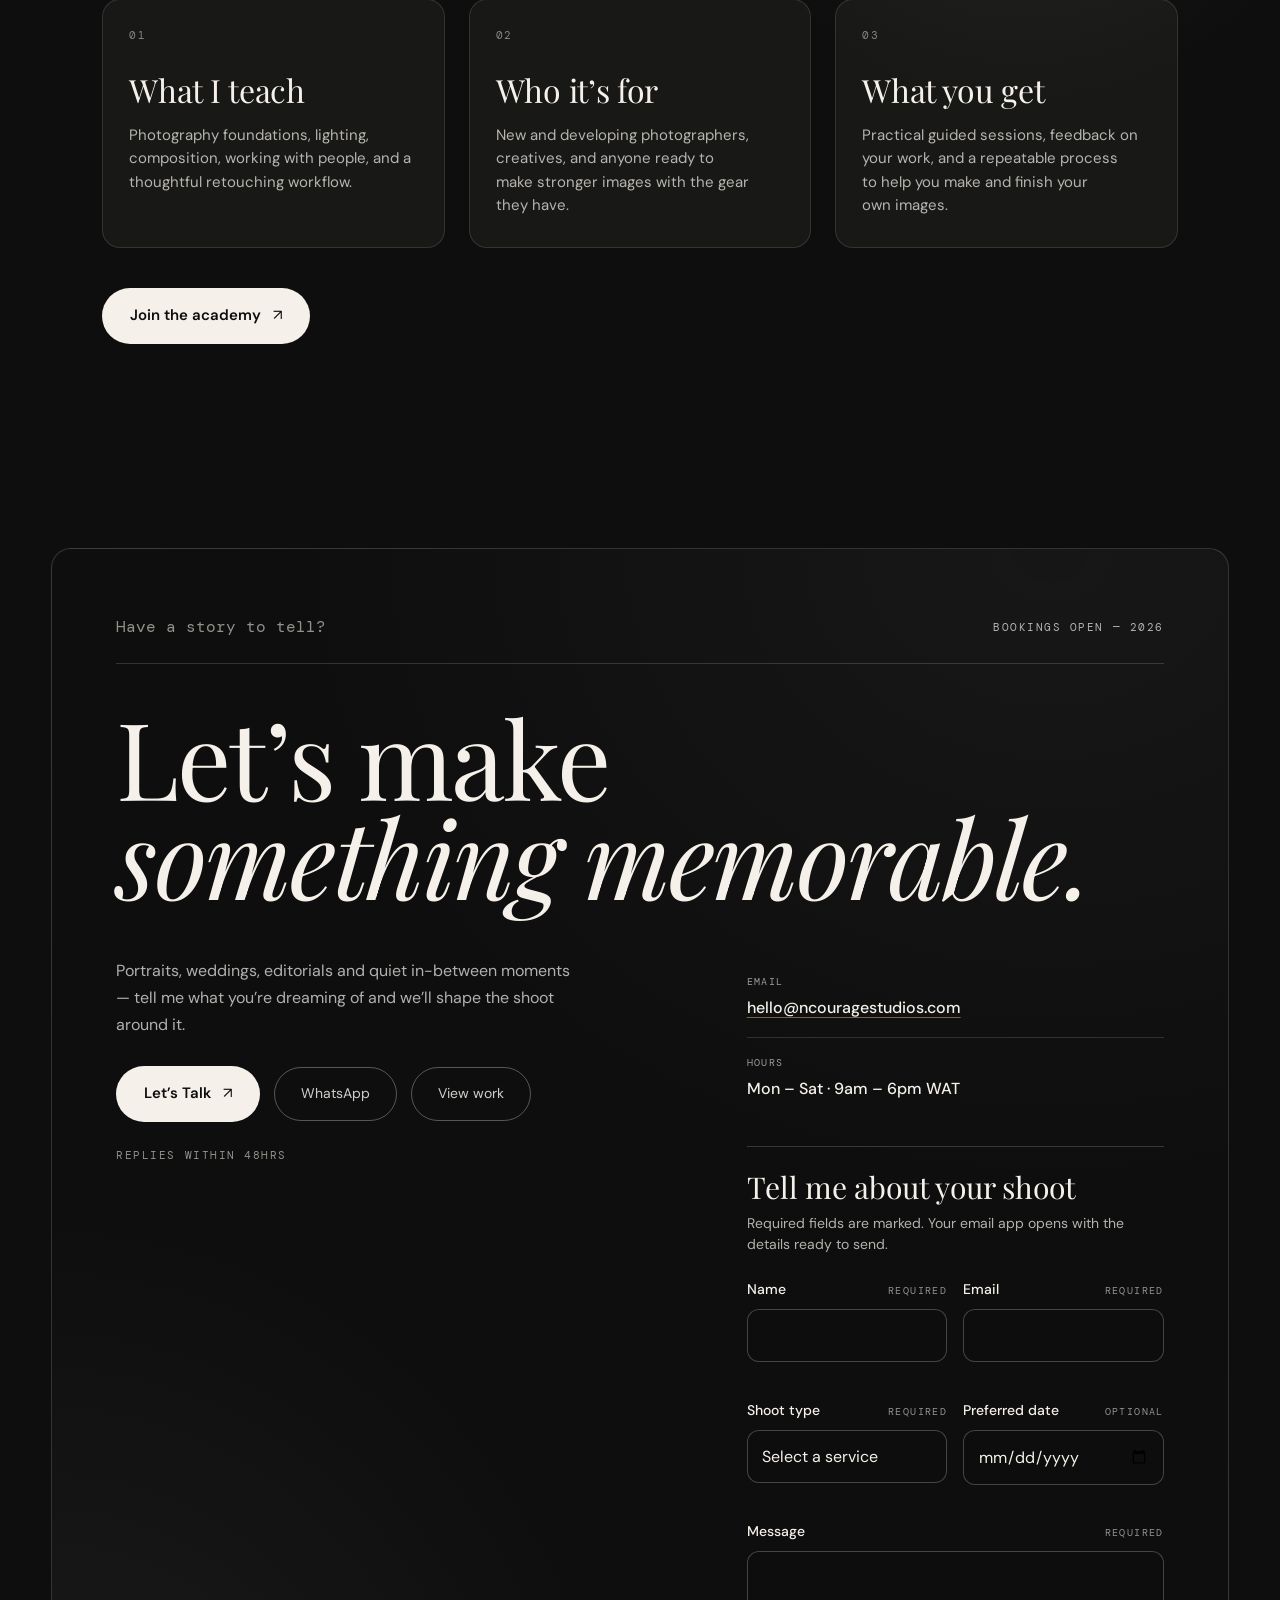
==== commit 31bb79e4: "Wire real gallery photos: numbered per category folder with 480/800/1600 WebP exports" ====
--- a/index.html
+++ b/index.html
@@ -165,87 +165,395 @@
       </div>
 
       <div class="gallery" id="galleryGrid">
-        <!-- Replace these placeholder divs with your real <img> elements later. -->
-        <article class="gallery-item s7 wide" data-category="portraits" data-title="Portrait Study" data-location="Benin City, Nigeria" data-year="2026">
-          <button class="image-card" type="button" aria-label="Open Portrait Study">
-            <div class="placeholder"><span>01</span></div>
-            <div class="image-meta"><span>Portrait Study</span><span>Portraits</span></div>
-          </button>
-        </article>
-
-        <article class="gallery-item s5 off" data-category="editorial" data-title="Quiet Frame" data-location="Benin City, Nigeria" data-year="2026">
-          <button class="image-card" type="button" aria-label="Open Quiet Frame">
-            <div class="placeholder tall"><span>02</span></div>
-            <div class="image-meta"><span>Quiet Frame</span><span>Editorial</span></div>
-          </button>
-        </article>
-
-        <article class="gallery-item" data-category="fashion" data-title="Form &amp; Light" data-location="Lagos, Nigeria" data-year="2026">
-          <button class="image-card" type="button" aria-label="Open Form & Light">
-            <div class="placeholder"><span>03</span></div>
-            <div class="image-meta"><span>Form &amp; Light</span><span>Fashion</span></div>
-          </button>
-        </article>
-
-        <article class="gallery-item off" data-category="events" data-title="The Celebration" data-location="Lagos, Nigeria" data-year="2026">
-          <button class="image-card" type="button" aria-label="Open The Celebration">
-            <div class="placeholder tall"><span>04</span></div>
-            <div class="image-meta"><span>The Celebration</span><span>Events</span></div>
-          </button>
-        </article>
-
-        <article class="gallery-item wide" data-category="editorial" data-title="After Hours" data-location="Lagos, Nigeria" data-year="2026">
-          <button class="image-card" type="button" aria-label="Open After Hours">
-            <div class="placeholder"><span>05</span></div>
-            <div class="image-meta"><span>After Hours</span><span>Editorial</span></div>
-          </button>
-        </article>
-
-        <article class="gallery-item off" data-category="portraits" data-title="Natural Light" data-location="Benin City, Nigeria" data-year="2026">
-          <button class="image-card" type="button" aria-label="Open Natural Light">
-            <div class="placeholder tall"><span>06</span></div>
-            <div class="image-meta"><span>Natural Light</span><span>Portraits</span></div>
-          </button>
-        </article>
-        <article class="gallery-item" data-category="fashion" data-title="New Silhouette" data-location="Lagos, Nigeria" data-year="2026">
-          <button class="image-card" type="button" aria-label="Open New Silhouette">
-            <div class="placeholder tall"><span>07</span></div>
-            <div class="image-meta"><span>New Silhouette</span><span>Fashion</span></div>
-          </button>
-        </article>
-
-        <article class="gallery-item wide" data-category="events" data-title="In The Moment" data-location="Lagos, Nigeria" data-year="2026">
-          <button class="image-card" type="button" aria-label="Open In The Moment">
-            <div class="placeholder"><span>08</span></div>
-            <div class="image-meta"><span>In The Moment</span><span>Events</span></div>
-          </button>
-        </article>
-
-        <article class="gallery-item s5 off" data-category="portraits" data-title="The Gaze" data-location="Benin City, Nigeria" data-year="2026">
-          <button class="image-card" type="button" aria-label="Open The Gaze">
-            <div class="placeholder tall"><span>09</span></div>
-            <div class="image-meta"><span>The Gaze</span><span>Portraits</span></div>
-          </button>
-        </article>
-
-        <article class="gallery-item s7" data-category="editorial" data-title="Soft Contrast" data-location="Lagos, Nigeria" data-year="2026">
-          <button class="image-card" type="button" aria-label="Open Soft Contrast">
-            <div class="placeholder"><span>10</span></div>
-            <div class="image-meta"><span>Soft Contrast</span><span>Editorial</span></div>
-          </button>
-        </article>
-
-        <article class="gallery-item s8 wide" data-category="fashion" data-title="Details" data-location="Lagos, Nigeria" data-year="2026">
-          <button class="image-card" type="button" aria-label="Open Details">
-            <div class="placeholder"><span>11</span></div>
-            <div class="image-meta"><span>Details</span><span>Fashion</span></div>
-          </button>
-        </article>
-
-        <article class="gallery-item off" data-category="events" data-title="Together" data-location="Benin City, Nigeria" data-year="2026">
-          <button class="image-card" type="button" aria-label="Open Together">
-            <div class="placeholder tall"><span>12</span></div>
-            <div class="image-meta"><span>Together</span><span>Events</span></div>
+        <article class="gallery-item s7 off" data-category="editorial" data-title="Editorial 1" data-location="Benin City, Nigeria" data-year="2026">
+          <button class="image-card" type="button" aria-label="Open Editorial 1">
+            <div class="placeholder">
+              <img src="images/editorial/editorial1-800.webp"
+                   srcset="images/editorial/editorial1-480.webp 480w, images/editorial/editorial1-800.webp 800w"
+                   sizes="(max-width: 640px) 92vw, (max-width: 900px) 46vw, 33vw"
+                   width="1800" height="2250"
+                   alt="" loading="lazy" decoding="async"
+                   data-full="images/editorial/editorial1-1600.webp">
+            </div>
+            <div class="image-meta"><span>Editorial 1</span><span>Editorial</span></div>
+          </button>
+        </article>
+
+        <article class="gallery-item s5 off" data-category="events" data-title="Event 1" data-location="Benin City, Nigeria" data-year="2026">
+          <button class="image-card" type="button" aria-label="Open Event 1">
+            <div class="placeholder">
+              <img src="images/event/event1-800.webp"
+                   srcset="images/event/event1-480.webp 480w, images/event/event1-800.webp 800w"
+                   sizes="(max-width: 640px) 92vw, (max-width: 900px) 46vw, 33vw"
+                   width="2400" height="3595"
+                   alt="" loading="lazy" decoding="async"
+                   data-full="images/event/event1-1600.webp">
+            </div>
+            <div class="image-meta"><span>Event 1</span><span>Event</span></div>
+          </button>
+        </article>
+
+        <article class="gallery-item" data-category="portraits" data-title="Portrait 1" data-location="Benin City, Nigeria" data-year="2026">
+          <button class="image-card" type="button" aria-label="Open Portrait 1">
+            <div class="placeholder">
+              <img src="images/event/portraits/portraits1-800.webp"
+                   srcset="images/event/portraits/portraits1-480.webp 480w, images/event/portraits/portraits1-800.webp 800w"
+                   sizes="(max-width: 640px) 92vw, (max-width: 900px) 46vw, 33vw"
+                   width="2100" height="3146"
+                   alt="" loading="lazy" decoding="async"
+                   data-full="images/event/portraits/portraits1-1600.webp">
+            </div>
+            <div class="image-meta"><span>Portrait 1</span><span>Portrait</span></div>
+          </button>
+        </article>
+
+        <article class="gallery-item off" data-category="fashion" data-title="Fashion 1" data-location="Benin City, Nigeria" data-year="2026">
+          <button class="image-card" type="button" aria-label="Open Fashion 1">
+            <div class="placeholder">
+              <img src="images/fashion/fashion1-800.webp"
+                   srcset="images/fashion/fashion1-480.webp 480w, images/fashion/fashion1-800.webp 800w"
+                   sizes="(max-width: 640px) 92vw, (max-width: 900px) 46vw, 33vw"
+                   width="2400" height="3596"
+                   alt="" loading="lazy" decoding="async"
+                   data-full="images/fashion/fashion1-1600.webp">
+            </div>
+            <div class="image-meta"><span>Fashion 1</span><span>Fashion</span></div>
+          </button>
+        </article>
+
+        <article class="gallery-item" data-category="portraits" data-title="Portrait 2" data-location="Benin City, Nigeria" data-year="2026">
+          <button class="image-card" type="button" aria-label="Open Portrait 2">
+            <div class="placeholder">
+              <img src="images/event/portraits/portraits2-800.webp"
+                   srcset="images/event/portraits/portraits2-480.webp 480w, images/event/portraits/portraits2-800.webp 800w"
+                   sizes="(max-width: 640px) 92vw, (max-width: 900px) 46vw, 33vw"
+                   width="2400" height="3595"
+                   alt="" loading="lazy" decoding="async"
+                   data-full="images/event/portraits/portraits2-1600.webp">
+            </div>
+            <div class="image-meta"><span>Portrait 2</span><span>Portrait</span></div>
+          </button>
+        </article>
+
+        <article class="gallery-item off" data-category="editorial" data-title="Editorial 2" data-location="Benin City, Nigeria" data-year="2026">
+          <button class="image-card" type="button" aria-label="Open Editorial 2">
+            <div class="placeholder">
+              <img src="images/editorial/editorial2-800.webp"
+                   srcset="images/editorial/editorial2-480.webp 480w, images/editorial/editorial2-800.webp 800w"
+                   sizes="(max-width: 640px) 92vw, (max-width: 900px) 46vw, 33vw"
+                   width="1800" height="2250"
+                   alt="" loading="lazy" decoding="async"
+                   data-full="images/editorial/editorial2-1600.webp">
+            </div>
+            <div class="image-meta"><span>Editorial 2</span><span>Editorial</span></div>
+          </button>
+        </article>
+
+        <article class="gallery-item" data-category="events" data-title="Event 2" data-location="Benin City, Nigeria" data-year="2026">
+          <button class="image-card" type="button" aria-label="Open Event 2">
+            <div class="placeholder">
+              <img src="images/event/event2-800.webp"
+                   srcset="images/event/event2-480.webp 480w, images/event/event2-800.webp 800w"
+                   sizes="(max-width: 640px) 92vw, (max-width: 900px) 46vw, 33vw"
+                   width="2700" height="1940"
+                   alt="" loading="lazy" decoding="async"
+                   data-full="images/event/event2-1600.webp">
+            </div>
+            <div class="image-meta"><span>Event 2</span><span>Event</span></div>
+          </button>
+        </article>
+
+        <article class="gallery-item s5" data-category="portraits" data-title="Portrait 3" data-location="Benin City, Nigeria" data-year="2026">
+          <button class="image-card" type="button" aria-label="Open Portrait 3">
+            <div class="placeholder">
+              <img src="images/event/portraits/portraits3-800.webp"
+                   srcset="images/event/portraits/portraits3-480.webp 480w, images/event/portraits/portraits3-800.webp 800w"
+                   sizes="(max-width: 640px) 92vw, (max-width: 900px) 46vw, 33vw"
+                   width="2100" height="2625"
+                   alt="" loading="lazy" decoding="async"
+                   data-full="images/event/portraits/portraits3-1600.webp">
+            </div>
+            <div class="image-meta"><span>Portrait 3</span><span>Portrait</span></div>
+          </button>
+        </article>
+
+        <article class="gallery-item s7" data-category="fashion" data-title="Fashion 2" data-location="Benin City, Nigeria" data-year="2026">
+          <button class="image-card" type="button" aria-label="Open Fashion 2">
+            <div class="placeholder">
+              <img src="images/fashion/fashion2-800.webp"
+                   srcset="images/fashion/fashion2-480.webp 480w, images/fashion/fashion2-800.webp 800w"
+                   sizes="(max-width: 640px) 92vw, (max-width: 900px) 46vw, 33vw"
+                   width="1800" height="2696"
+                   alt="" loading="lazy" decoding="async"
+                   data-full="images/fashion/fashion2-1600.webp">
+            </div>
+            <div class="image-meta"><span>Fashion 2</span><span>Fashion</span></div>
+          </button>
+        </article>
+
+        <article class="gallery-item" data-category="portraits" data-title="Portrait 4" data-location="Benin City, Nigeria" data-year="2026">
+          <button class="image-card" type="button" aria-label="Open Portrait 4">
+            <div class="placeholder">
+              <img src="images/event/portraits/portraits4-800.webp"
+                   srcset="images/event/portraits/portraits4-480.webp 480w, images/event/portraits/portraits4-800.webp 800w"
+                   sizes="(max-width: 640px) 92vw, (max-width: 900px) 46vw, 33vw"
+                   width="1800" height="2250"
+                   alt="" loading="lazy" decoding="async"
+                   data-full="images/event/portraits/portraits4-1600.webp">
+            </div>
+            <div class="image-meta"><span>Portrait 4</span><span>Portrait</span></div>
+          </button>
+        </article>
+
+        <article class="gallery-item off" data-category="editorial" data-title="Editorial 3" data-location="Benin City, Nigeria" data-year="2026">
+          <button class="image-card" type="button" aria-label="Open Editorial 3">
+            <div class="placeholder">
+              <img src="images/editorial/editorial3-800.webp"
+                   srcset="images/editorial/editorial3-480.webp 480w, images/editorial/editorial3-800.webp 800w"
+                   sizes="(max-width: 640px) 92vw, (max-width: 900px) 46vw, 33vw"
+                   width="1800" height="2250"
+                   alt="" loading="lazy" decoding="async"
+                   data-full="images/editorial/editorial3-1600.webp">
+            </div>
+            <div class="image-meta"><span>Editorial 3</span><span>Editorial</span></div>
+          </button>
+        </article>
+
+        <article class="gallery-item s8 off" data-category="events" data-title="Event 3" data-location="Benin City, Nigeria" data-year="2026">
+          <button class="image-card" type="button" aria-label="Open Event 3">
+            <div class="placeholder">
+              <img src="images/event/event3-800.webp"
+                   srcset="images/event/event3-480.webp 480w, images/event/event3-800.webp 800w"
+                   sizes="(max-width: 640px) 92vw, (max-width: 900px) 46vw, 33vw"
+                   width="1440" height="2157"
+                   alt="" loading="lazy" decoding="async"
+                   data-full="images/event/event3-1600.webp">
+            </div>
+            <div class="image-meta"><span>Event 3</span><span>Event</span></div>
+          </button>
+        </article>
+
+        <article class="gallery-item s7 off" data-category="portraits" data-title="Portrait 5" data-location="Benin City, Nigeria" data-year="2026">
+          <button class="image-card" type="button" aria-label="Open Portrait 5">
+            <div class="placeholder">
+              <img src="images/event/portraits/portraits5-800.webp"
+                   srcset="images/event/portraits/portraits5-480.webp 480w, images/event/portraits/portraits5-800.webp 800w"
+                   sizes="(max-width: 640px) 92vw, (max-width: 900px) 46vw, 33vw"
+                   width="2400" height="3601"
+                   alt="" loading="lazy" decoding="async"
+                   data-full="images/event/portraits/portraits5-1600.webp">
+            </div>
+            <div class="image-meta"><span>Portrait 5</span><span>Portrait</span></div>
+          </button>
+        </article>
+
+        <article class="gallery-item s5 off" data-category="fashion" data-title="Fashion 3" data-location="Benin City, Nigeria" data-year="2026">
+          <button class="image-card" type="button" aria-label="Open Fashion 3">
+            <div class="placeholder">
+              <img src="images/fashion/fashion3-800.webp"
+                   srcset="images/fashion/fashion3-480.webp 480w, images/fashion/fashion3-800.webp 800w"
+                   sizes="(max-width: 640px) 92vw, (max-width: 900px) 46vw, 33vw"
+                   width="1800" height="2250"
+                   alt="" loading="lazy" decoding="async"
+                   data-full="images/fashion/fashion3-1600.webp">
+            </div>
+            <div class="image-meta"><span>Fashion 3</span><span>Fashion</span></div>
+          </button>
+        </article>
+
+        <article class="gallery-item" data-category="portraits" data-title="Portrait 6" data-location="Benin City, Nigeria" data-year="2026">
+          <button class="image-card" type="button" aria-label="Open Portrait 6">
+            <div class="placeholder">
+              <img src="images/event/portraits/portraits6-800.webp"
+                   srcset="images/event/portraits/portraits6-480.webp 480w, images/event/portraits/portraits6-800.webp 800w"
+                   sizes="(max-width: 640px) 92vw, (max-width: 900px) 46vw, 33vw"
+                   width="2400" height="3600"
+                   alt="" loading="lazy" decoding="async"
+                   data-full="images/event/portraits/portraits6-1600.webp">
+            </div>
+            <div class="image-meta"><span>Portrait 6</span><span>Portrait</span></div>
+          </button>
+        </article>
+
+        <article class="gallery-item off" data-category="events" data-title="Event 4" data-location="Benin City, Nigeria" data-year="2026">
+          <button class="image-card" type="button" aria-label="Open Event 4">
+            <div class="placeholder">
+              <img src="images/event/event4-800.webp"
+                   srcset="images/event/event4-480.webp 480w, images/event/event4-800.webp 800w"
+                   sizes="(max-width: 640px) 92vw, (max-width: 900px) 46vw, 33vw"
+                   width="2100" height="3146"
+                   alt="" loading="lazy" decoding="async"
+                   data-full="images/event/event4-1600.webp">
+            </div>
+            <div class="image-meta"><span>Event 4</span><span>Event</span></div>
+          </button>
+        </article>
+
+        <article class="gallery-item" data-category="portraits" data-title="Portrait 7" data-location="Benin City, Nigeria" data-year="2026">
+          <button class="image-card" type="button" aria-label="Open Portrait 7">
+            <div class="placeholder">
+              <img src="images/event/portraits/portraits7-800.webp"
+                   srcset="images/event/portraits/portraits7-480.webp 480w, images/event/portraits/portraits7-800.webp 800w"
+                   sizes="(max-width: 640px) 92vw, (max-width: 900px) 46vw, 33vw"
+                   width="2876" height="3595"
+                   alt="" loading="lazy" decoding="async"
+                   data-full="images/event/portraits/portraits7-1600.webp">
+            </div>
+            <div class="image-meta"><span>Portrait 7</span><span>Portrait</span></div>
+          </button>
+        </article>
+
+        <article class="gallery-item off" data-category="fashion" data-title="Fashion 4" data-location="Benin City, Nigeria" data-year="2026">
+          <button class="image-card" type="button" aria-label="Open Fashion 4">
+            <div class="placeholder">
+              <img src="images/fashion/fashion4-800.webp"
+                   srcset="images/fashion/fashion4-480.webp 480w, images/fashion/fashion4-800.webp 800w"
+                   sizes="(max-width: 640px) 92vw, (max-width: 900px) 46vw, 33vw"
+                   width="2700" height="3375"
+                   alt="" loading="lazy" decoding="async"
+                   data-full="images/fashion/fashion4-1600.webp">
+            </div>
+            <div class="image-meta"><span>Fashion 4</span><span>Fashion</span></div>
+          </button>
+        </article>
+
+        <article class="gallery-item" data-category="portraits" data-title="Portrait 8" data-location="Benin City, Nigeria" data-year="2026">
+          <button class="image-card" type="button" aria-label="Open Portrait 8">
+            <div class="placeholder">
+              <img src="images/event/portraits/portraits8-800.webp"
+                   srcset="images/event/portraits/portraits8-480.webp 480w, images/event/portraits/portraits8-800.webp 800w"
+                   sizes="(max-width: 640px) 92vw, (max-width: 900px) 46vw, 33vw"
+                   width="1800" height="2250"
+                   alt="" loading="lazy" decoding="async"
+                   data-full="images/event/portraits/portraits8-1600.webp">
+            </div>
+            <div class="image-meta"><span>Portrait 8</span><span>Portrait</span></div>
+          </button>
+        </article>
+
+        <article class="gallery-item s5" data-category="portraits" data-title="Portrait 9" data-location="Benin City, Nigeria" data-year="2026">
+          <button class="image-card" type="button" aria-label="Open Portrait 9">
+            <div class="placeholder">
+              <img src="images/event/portraits/portraits9-800.webp"
+                   srcset="images/event/portraits/portraits9-480.webp 480w, images/event/portraits/portraits9-800.webp 800w"
+                   sizes="(max-width: 640px) 92vw, (max-width: 900px) 46vw, 33vw"
+                   width="1800" height="2696"
+                   alt="" loading="lazy" decoding="async"
+                   data-full="images/event/portraits/portraits9-1600.webp">
+            </div>
+            <div class="image-meta"><span>Portrait 9</span><span>Portrait</span></div>
+          </button>
+        </article>
+
+        <article class="gallery-item s7" data-category="portraits" data-title="Portrait 10" data-location="Benin City, Nigeria" data-year="2026">
+          <button class="image-card" type="button" aria-label="Open Portrait 10">
+            <div class="placeholder">
+              <img src="images/event/portraits/portraits10-800.webp"
+                   srcset="images/event/portraits/portraits10-480.webp 480w, images/event/portraits/portraits10-800.webp 800w"
+                   sizes="(max-width: 640px) 92vw, (max-width: 900px) 46vw, 33vw"
+                   width="1800" height="2696"
+                   alt="" loading="lazy" decoding="async"
+                   data-full="images/event/portraits/portraits10-1600.webp">
+            </div>
+            <div class="image-meta"><span>Portrait 10</span><span>Portrait</span></div>
+          </button>
+        </article>
+
+        <article class="gallery-item" data-category="portraits" data-title="Studio 1" data-location="Benin City, Nigeria" data-year="2026">
+          <button class="image-card" type="button" aria-label="Open Studio 1">
+            <div class="placeholder">
+              <img src="images/studio/studio1-800.webp"
+                   srcset="images/studio/studio1-480.webp 480w, images/studio/studio1-800.webp 800w"
+                   sizes="(max-width: 640px) 92vw, (max-width: 900px) 46vw, 33vw"
+                   width="2400" height="1602"
+                   alt="" loading="lazy" decoding="async"
+                   data-full="images/studio/studio1-1600.webp">
+            </div>
+            <div class="image-meta"><span>Studio 1</span><span>Studio</span></div>
+          </button>
+        </article>
+
+        <article class="gallery-item off" data-category="portraits" data-title="Studio 2" data-location="Benin City, Nigeria" data-year="2026">
+          <button class="image-card" type="button" aria-label="Open Studio 2">
+            <div class="placeholder">
+              <img src="images/studio/studio2-800.webp"
+                   srcset="images/studio/studio2-480.webp 480w, images/studio/studio2-800.webp 800w"
+                   sizes="(max-width: 640px) 92vw, (max-width: 900px) 46vw, 33vw"
+                   width="2100" height="2625"
+                   alt="" loading="lazy" decoding="async"
+                   data-full="images/studio/studio2-1600.webp">
+            </div>
+            <div class="image-meta"><span>Studio 2</span><span>Studio</span></div>
+          </button>
+        </article>
+
+        <article class="gallery-item s8 off" data-category="portraits" data-title="Studio 3" data-location="Benin City, Nigeria" data-year="2026">
+          <button class="image-card" type="button" aria-label="Open Studio 3">
+            <div class="placeholder">
+              <img src="images/studio/studio3-800.webp"
+                   srcset="images/studio/studio3-480.webp 480w, images/studio/studio3-800.webp 800w"
+                   sizes="(max-width: 640px) 92vw, (max-width: 900px) 46vw, 33vw"
+                   width="2100" height="3146"
+                   alt="" loading="lazy" decoding="async"
+                   data-full="images/studio/studio3-1600.webp">
+            </div>
+            <div class="image-meta"><span>Studio 3</span><span>Studio</span></div>
+          </button>
+        </article>
+
+        <article class="gallery-item s7 off" data-category="portraits" data-title="Studio 4" data-location="Benin City, Nigeria" data-year="2026">
+          <button class="image-card" type="button" aria-label="Open Studio 4">
+            <div class="placeholder">
+              <img src="images/studio/studio4-800.webp"
+                   srcset="images/studio/studio4-480.webp 480w, images/studio/studio4-800.webp 800w"
+                   sizes="(max-width: 640px) 92vw, (max-width: 900px) 46vw, 33vw"
+                   width="2400" height="3000"
+                   alt="" loading="lazy" decoding="async"
+                   data-full="images/studio/studio4-1600.webp">
+            </div>
+            <div class="image-meta"><span>Studio 4</span><span>Studio</span></div>
+          </button>
+        </article>
+
+        <article class="gallery-item s5 off" data-category="portraits" data-title="Studio 5" data-location="Benin City, Nigeria" data-year="2026">
+          <button class="image-card" type="button" aria-label="Open Studio 5">
+            <div class="placeholder">
+              <img src="images/studio/studio5-800.webp"
+                   srcset="images/studio/studio5-480.webp 480w, images/studio/studio5-800.webp 800w"
+                   sizes="(max-width: 640px) 92vw, (max-width: 900px) 46vw, 33vw"
+                   width="2400" height="3000"
+                   alt="" loading="lazy" decoding="async"
+                   data-full="images/studio/studio5-1600.webp">
+            </div>
+            <div class="image-meta"><span>Studio 5</span><span>Studio</span></div>
+          </button>
+        </article>
+
+        <article class="gallery-item" data-category="portraits" data-title="Studio 6" data-location="Benin City, Nigeria" data-year="2026">
+          <button class="image-card" type="button" aria-label="Open Studio 6">
+            <div class="placeholder">
+              <img src="images/studio/studio6-800.webp"
+                   srcset="images/studio/studio6-480.webp 480w, images/studio/studio6-800.webp 800w"
+                   sizes="(max-width: 640px) 92vw, (max-width: 900px) 46vw, 33vw"
+                   width="2400" height="3000"
+                   alt="" loading="lazy" decoding="async"
+                   data-full="images/studio/studio6-1600.webp">
+            </div>
+            <div class="image-meta"><span>Studio 6</span><span>Studio</span></div>
+          </button>
+        </article>
+
+        <article class="gallery-item off" data-category="portraits" data-title="Studio 7" data-location="Benin City, Nigeria" data-year="2026">
+          <button class="image-card" type="button" aria-label="Open Studio 7">
+            <div class="placeholder">
+              <img src="images/studio/studio7-800.webp"
+                   srcset="images/studio/studio7-480.webp 480w, images/studio/studio7-800.webp 800w"
+                   sizes="(max-width: 640px) 92vw, (max-width: 900px) 46vw, 33vw"
+                   width="2700" height="2160"
+                   alt="" loading="lazy" decoding="async"
+                   data-full="images/studio/studio7-1600.webp">
+            </div>
+            <div class="image-meta"><span>Studio 7</span><span>Studio</span></div>
           </button>
         </article>
       </div>
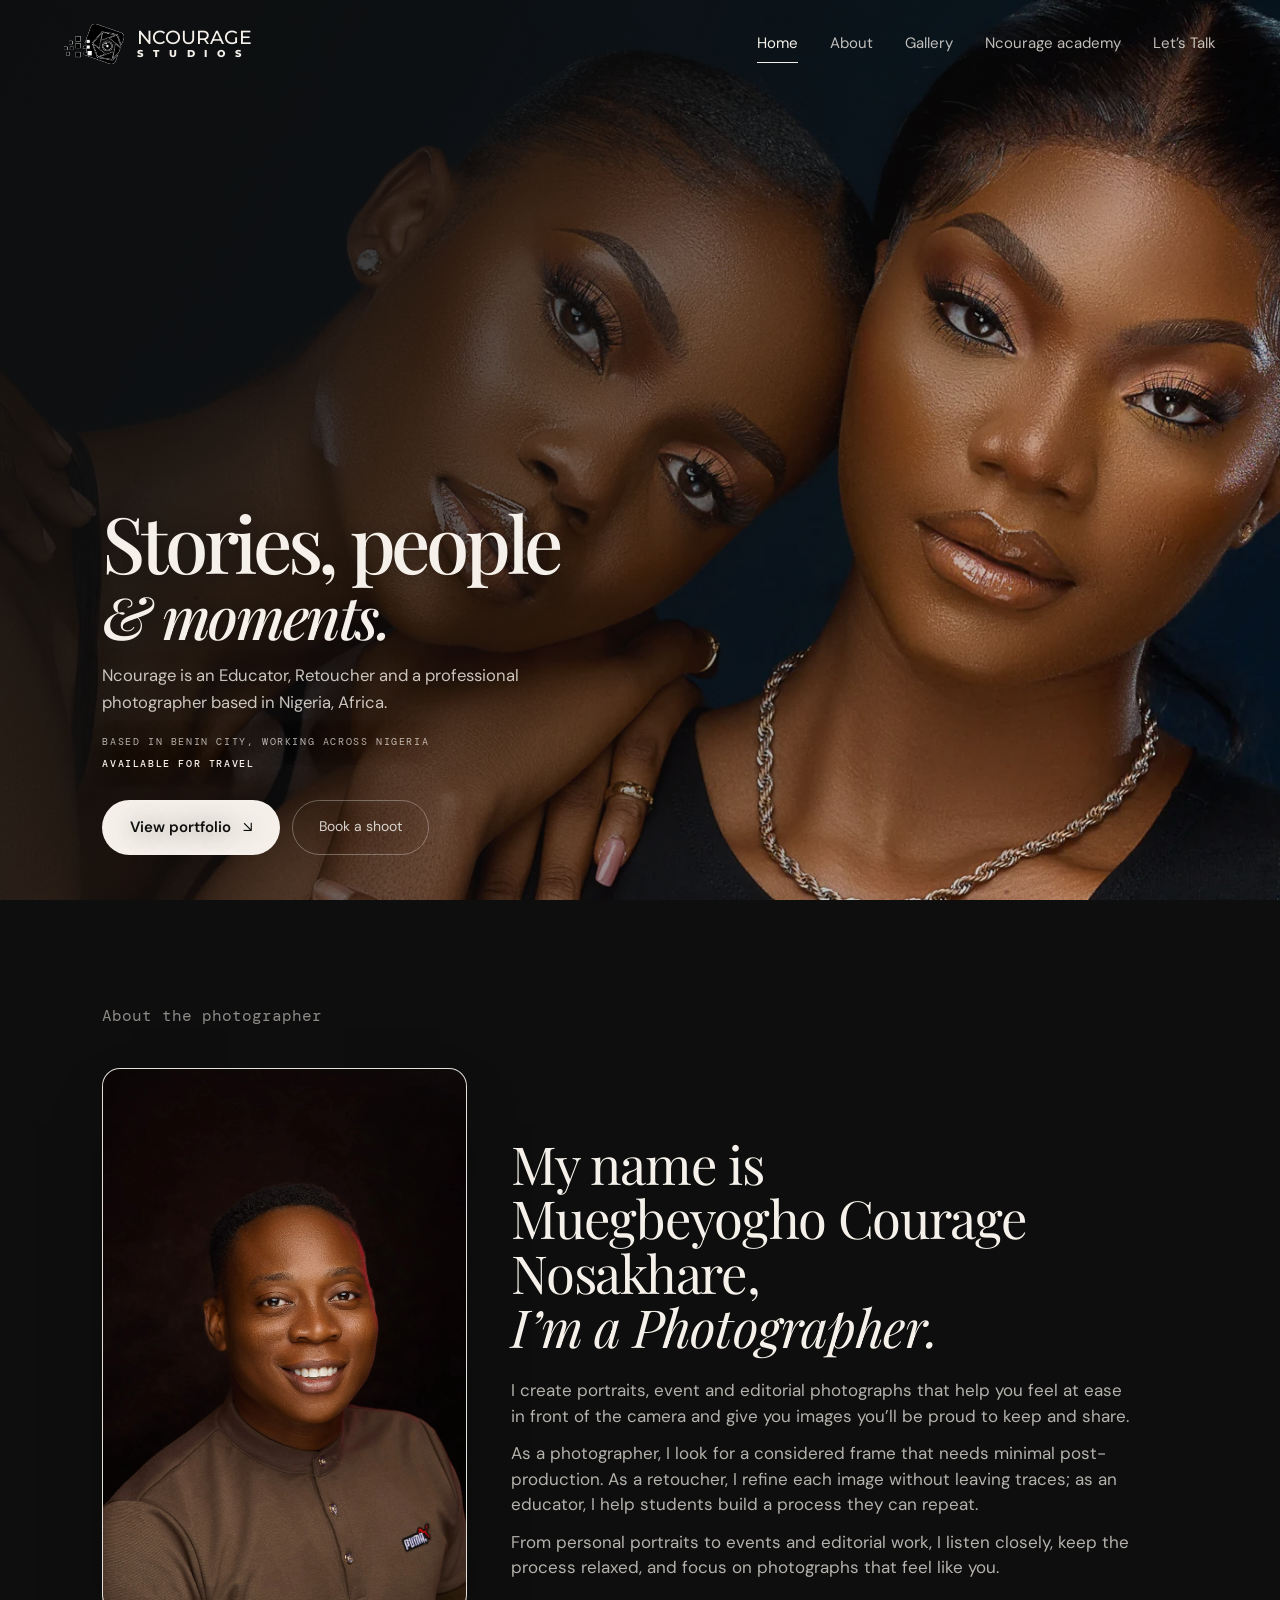
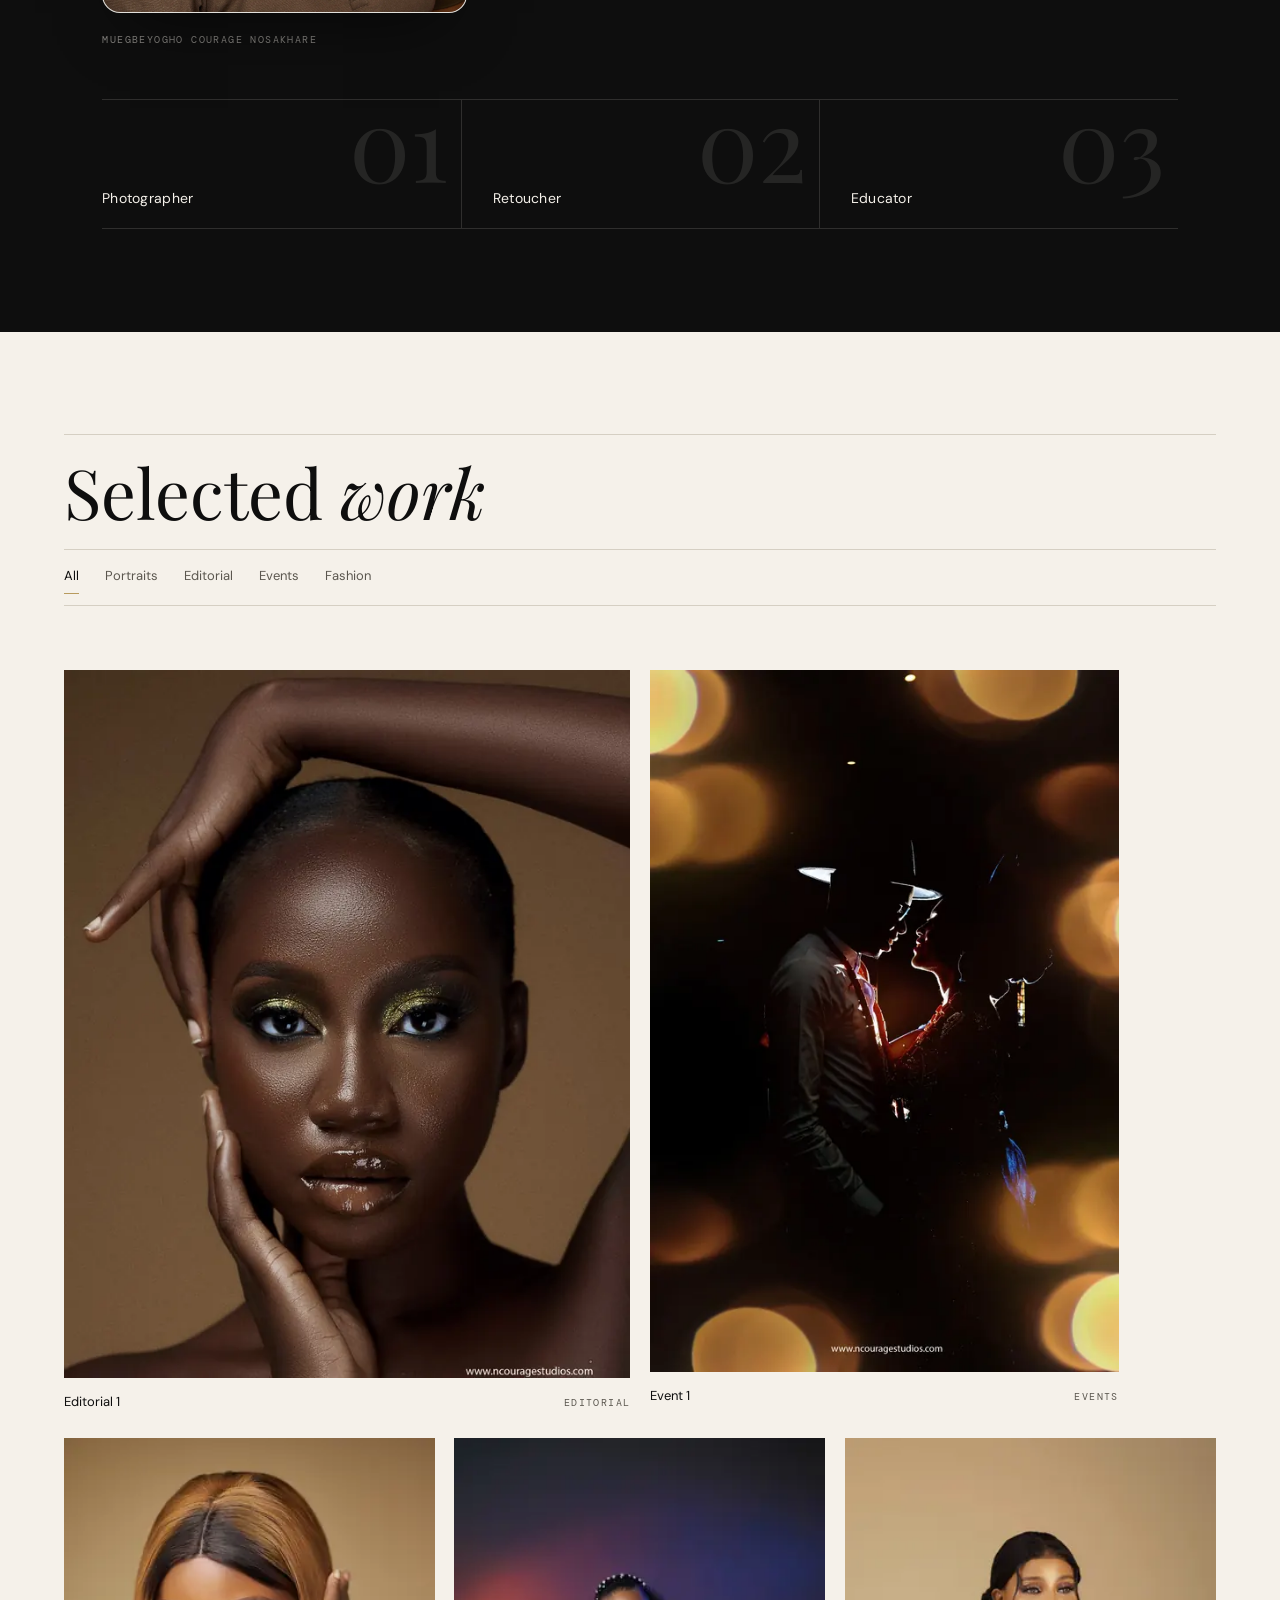
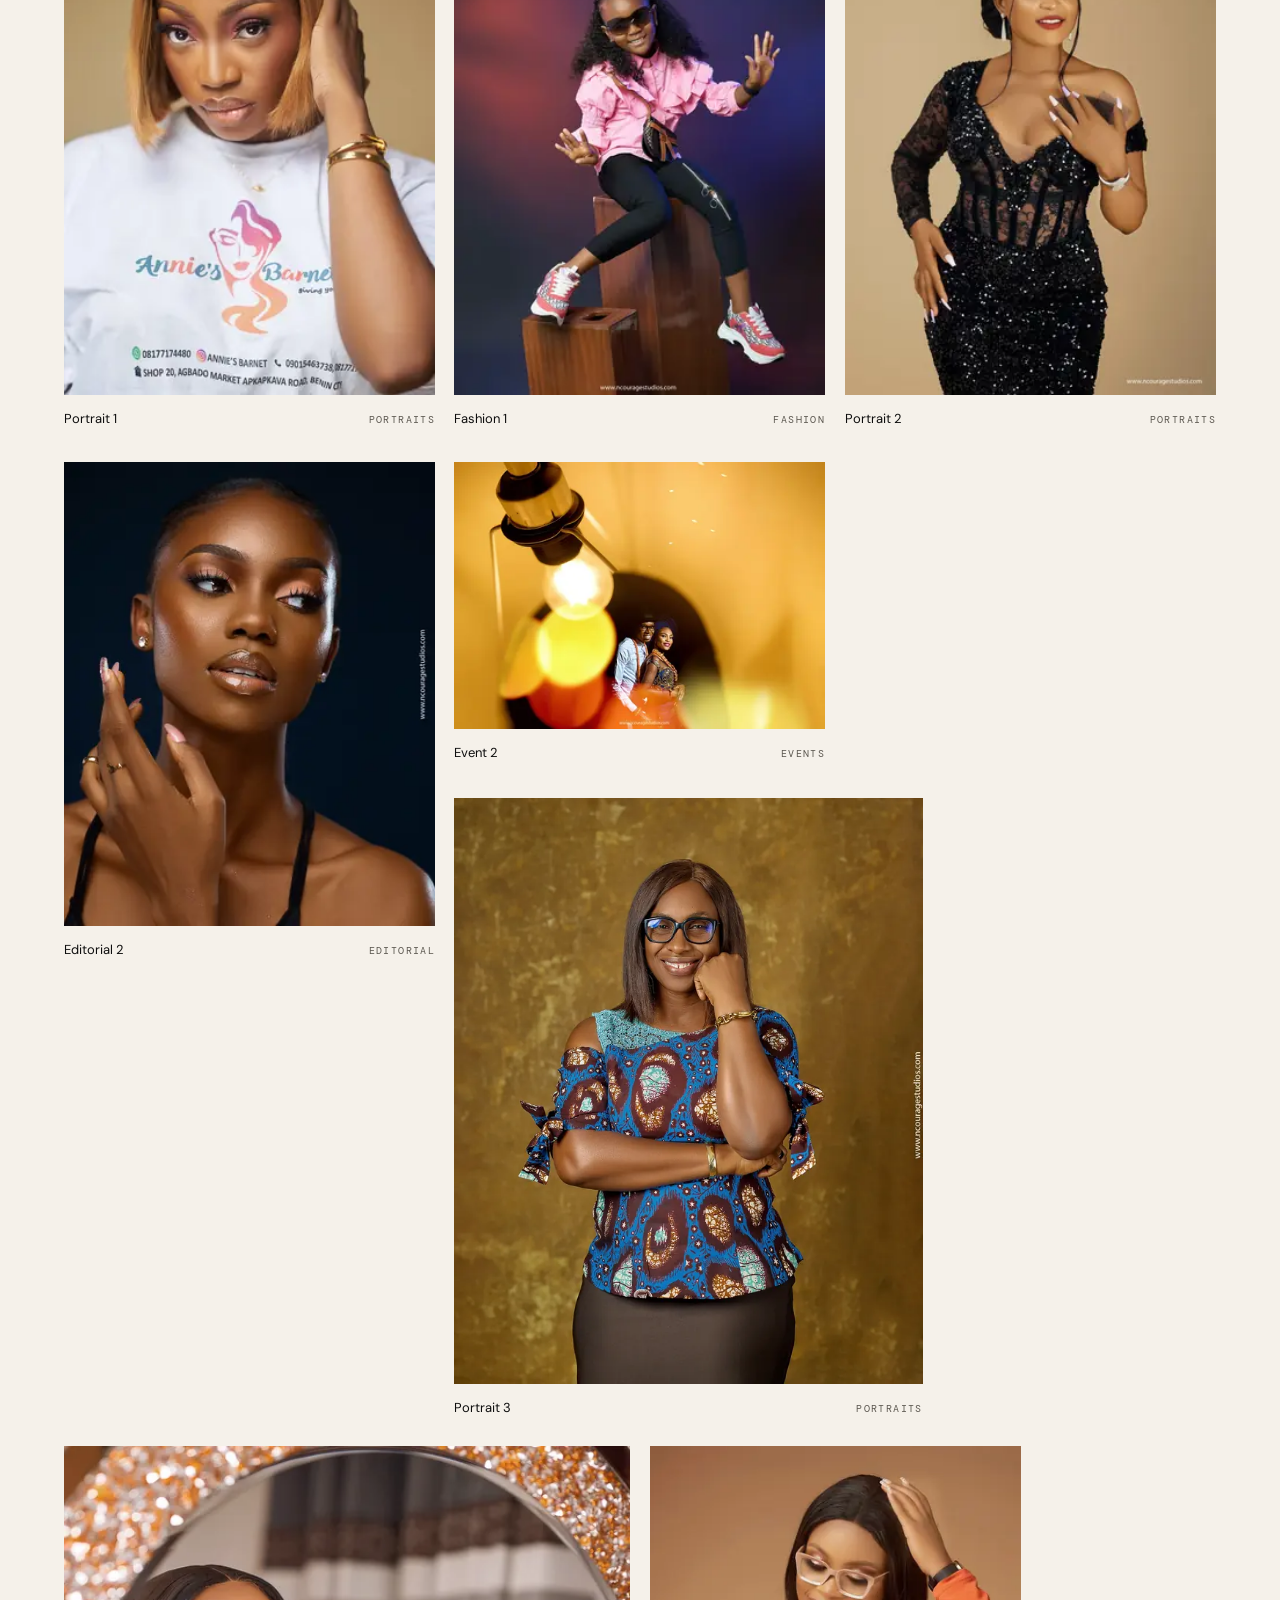
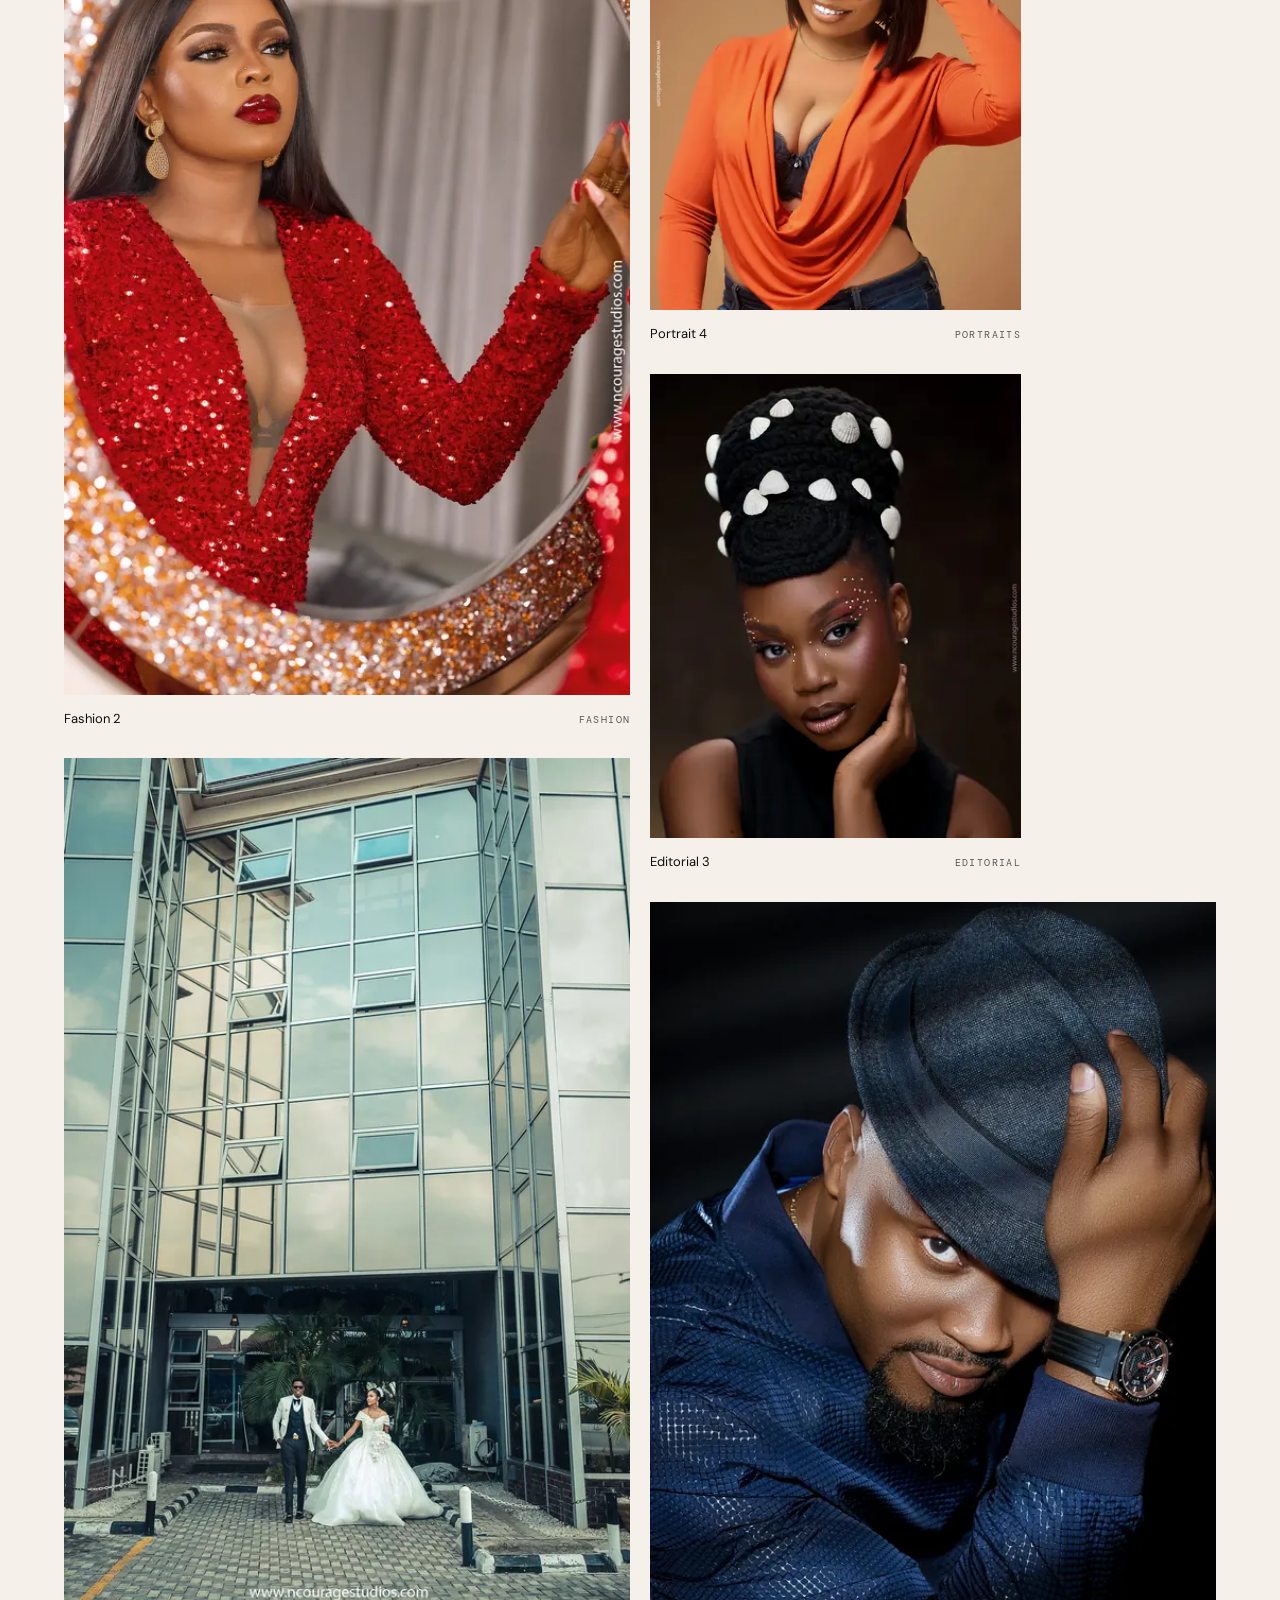
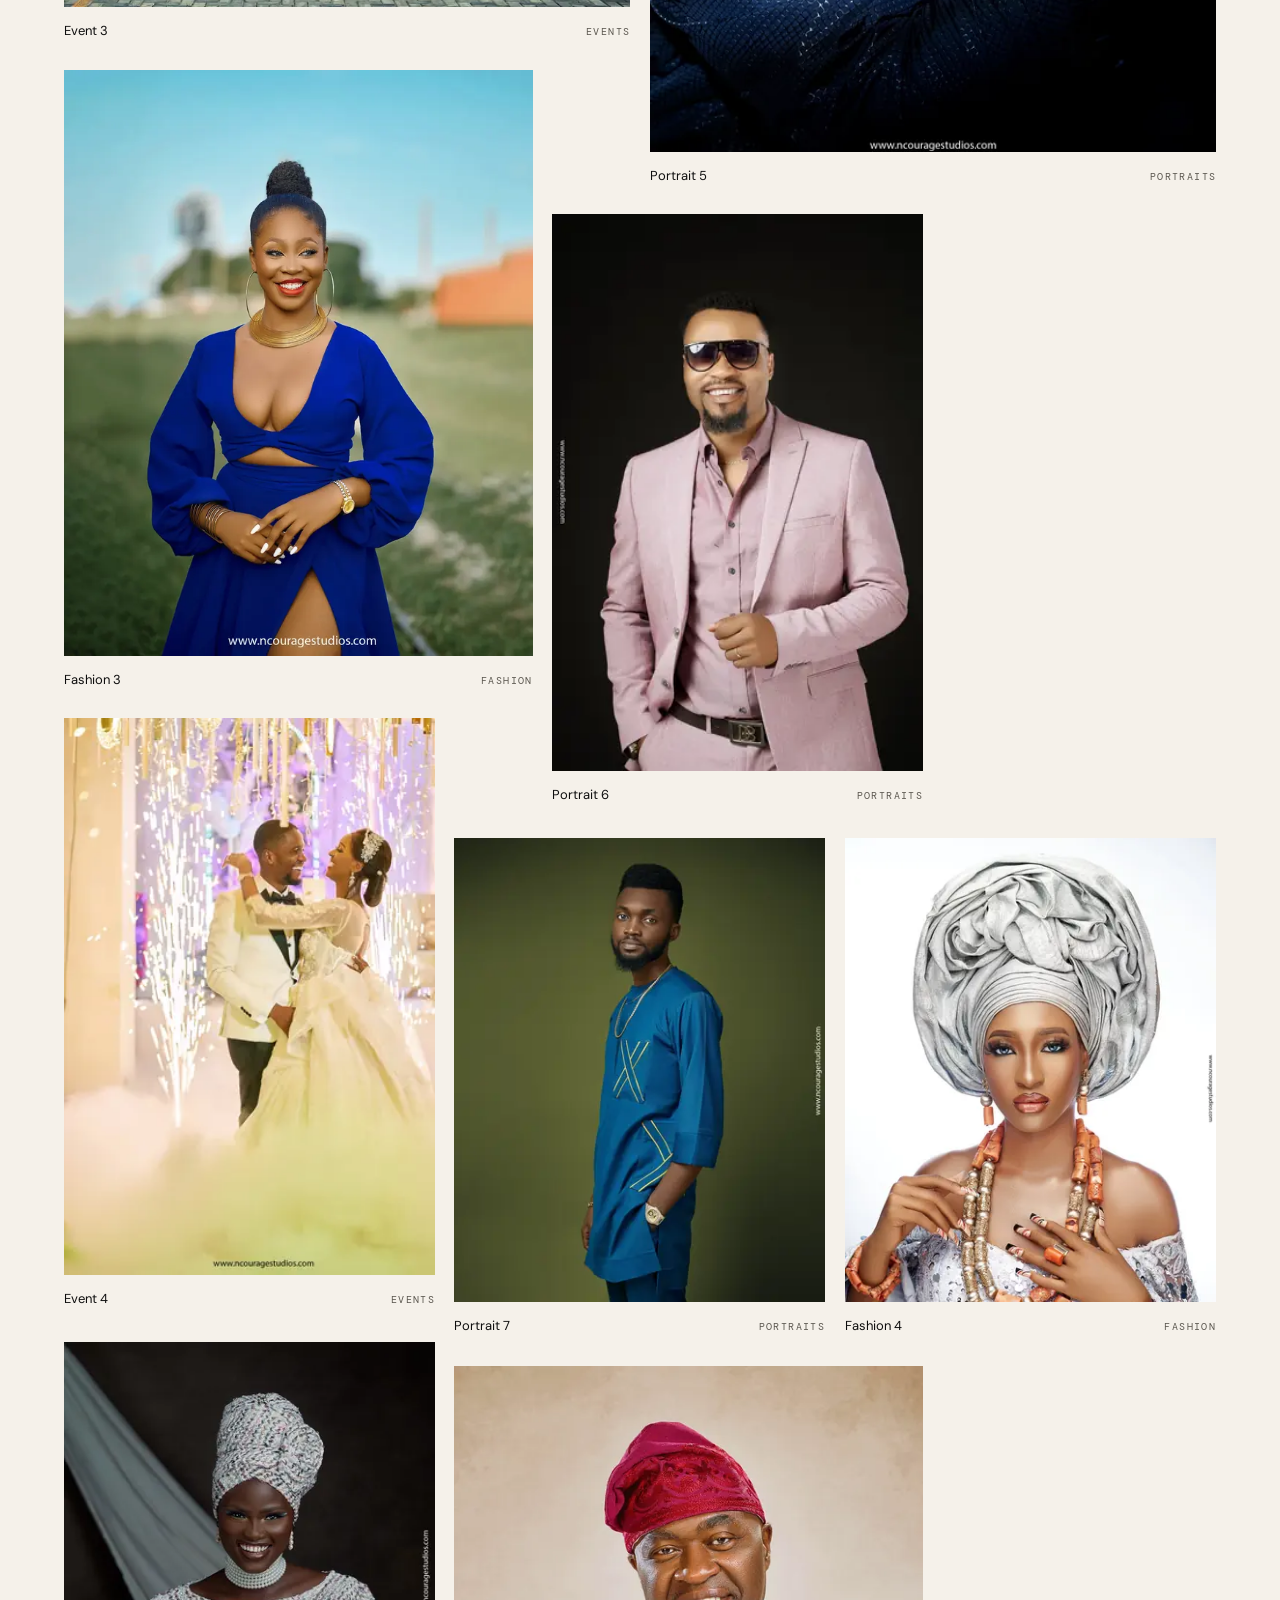
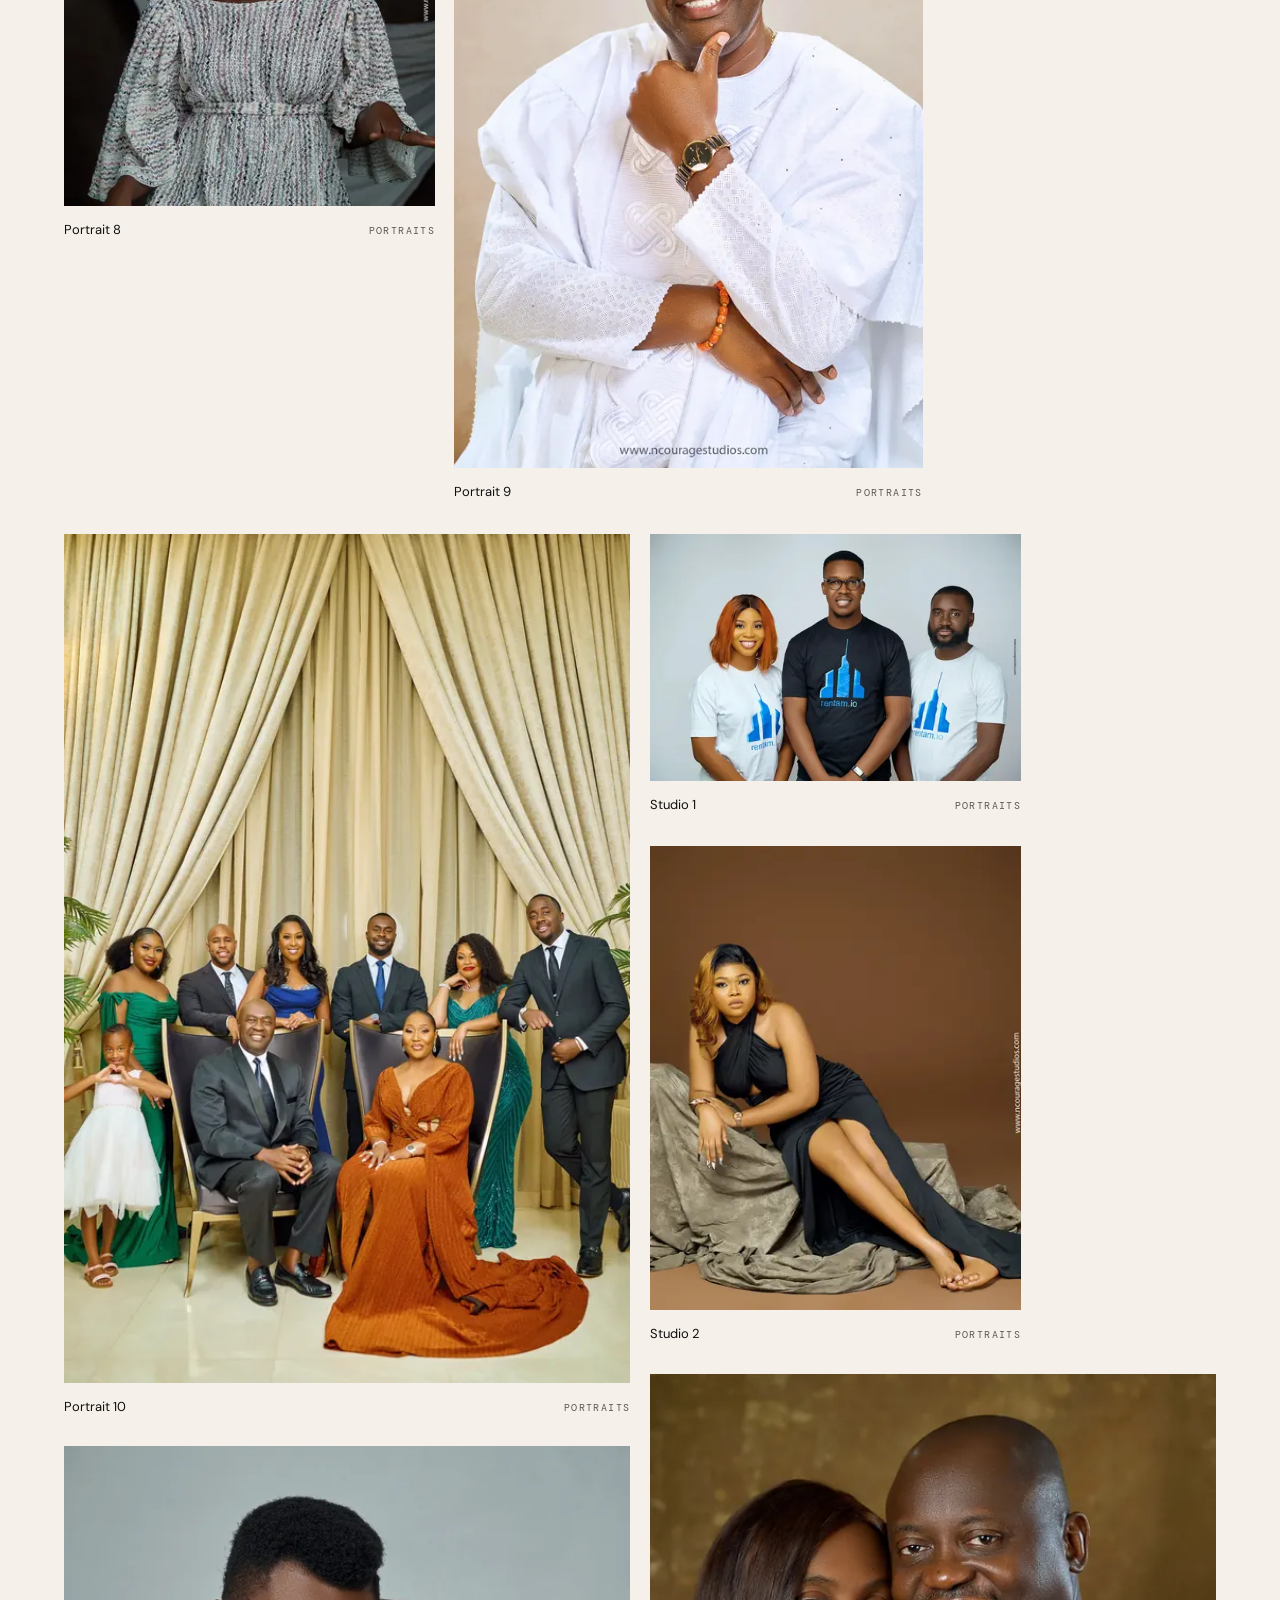
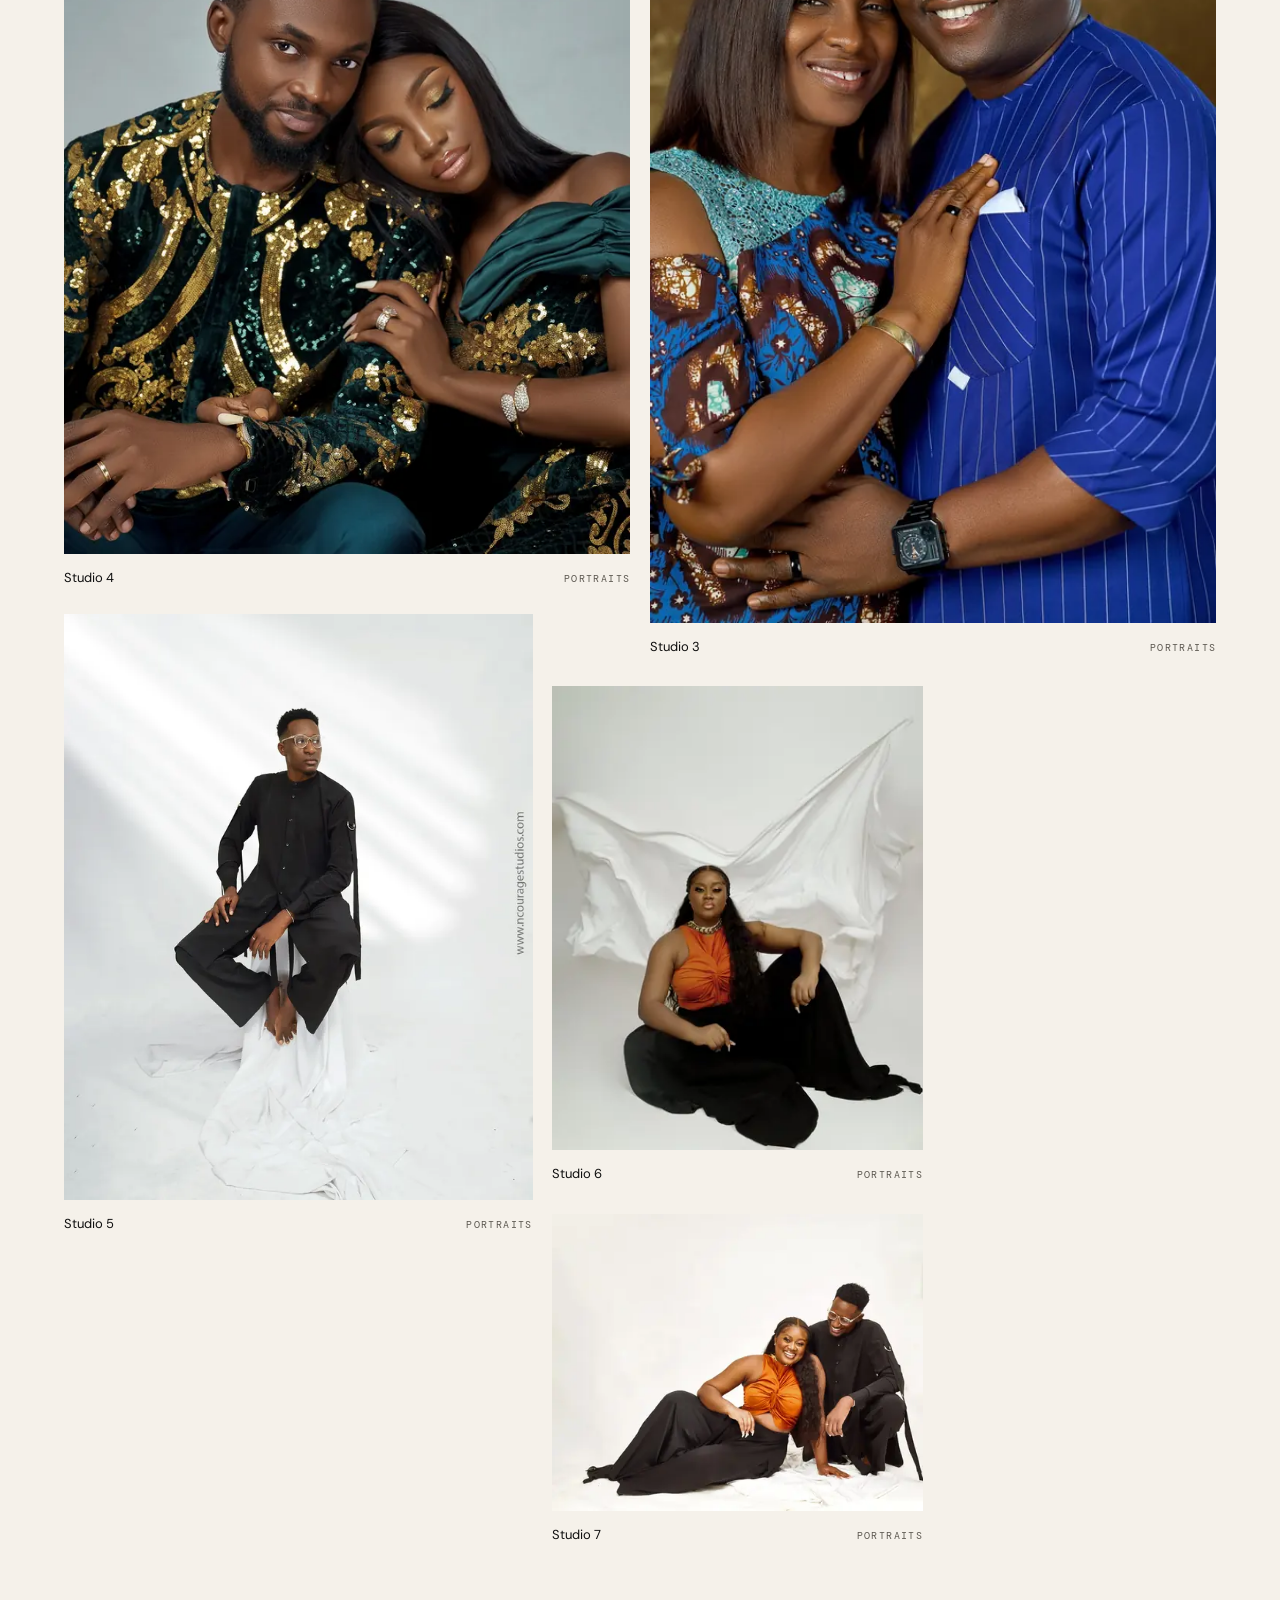
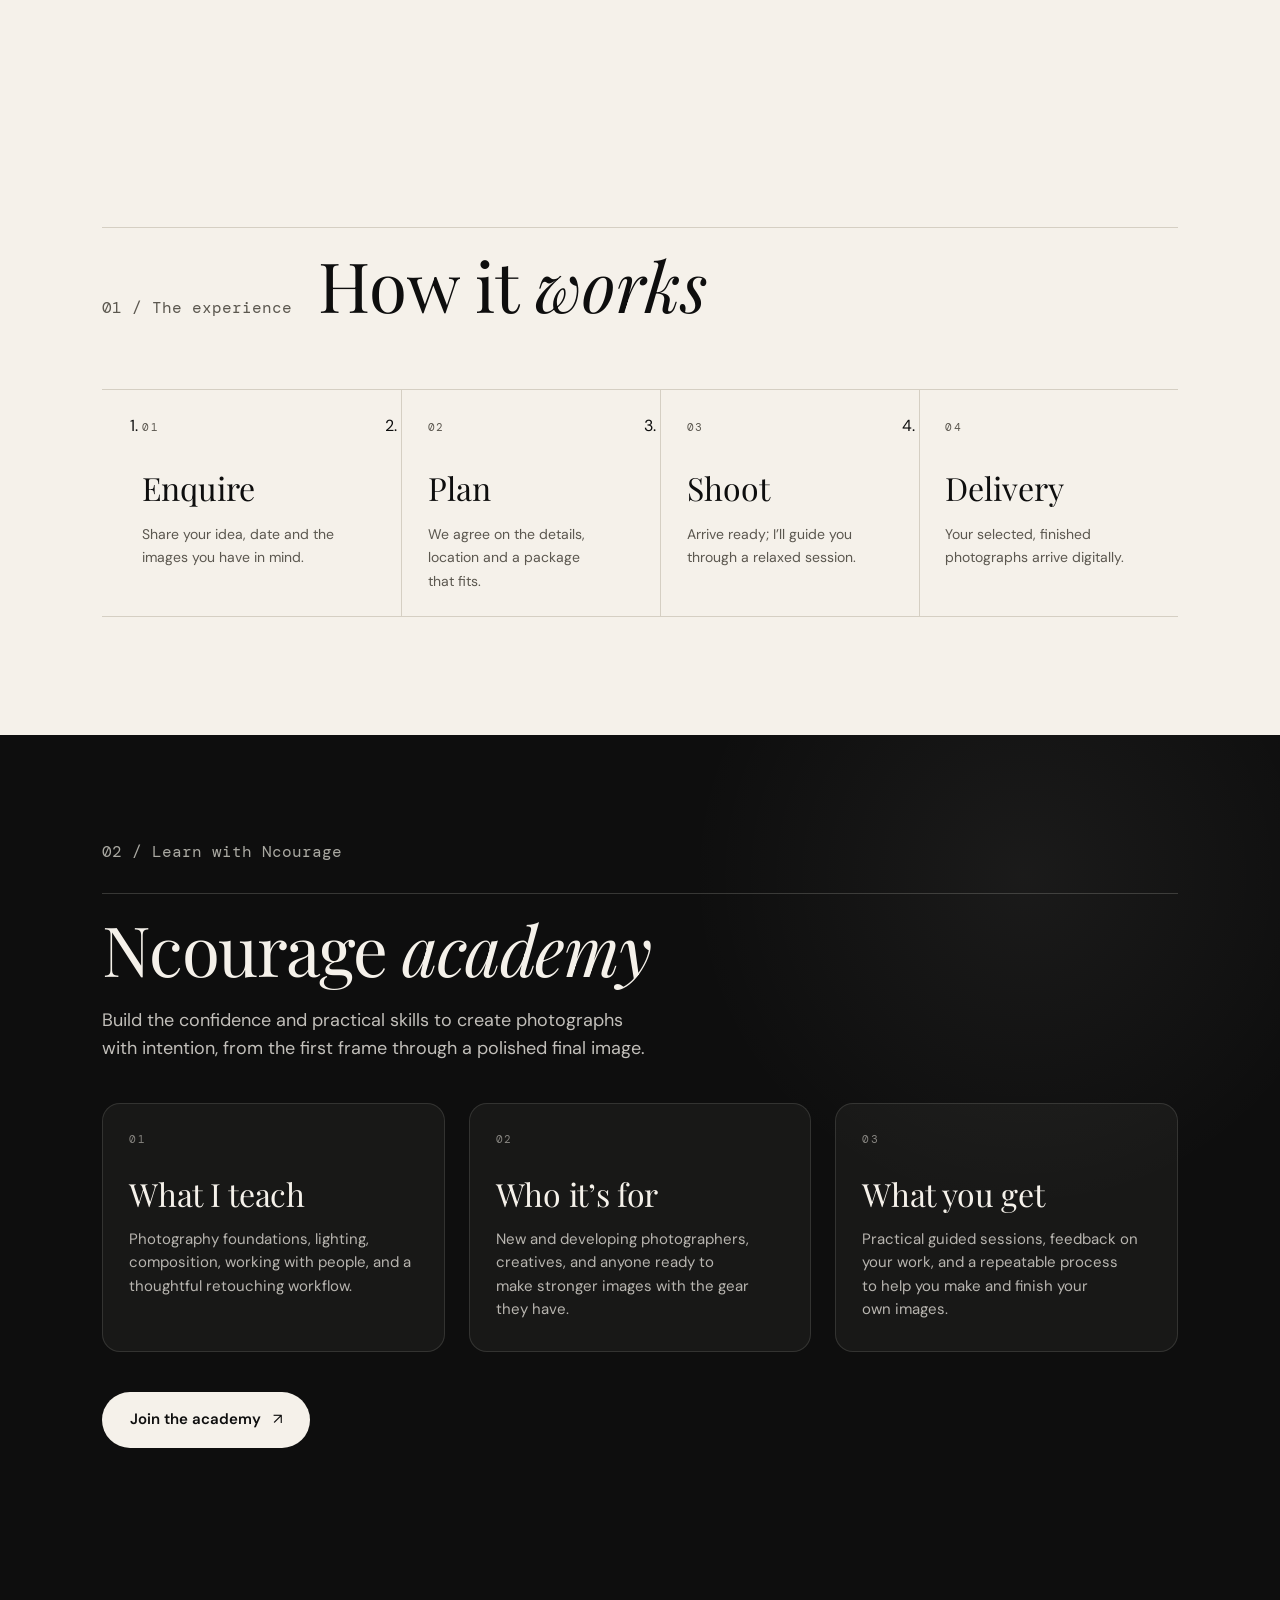
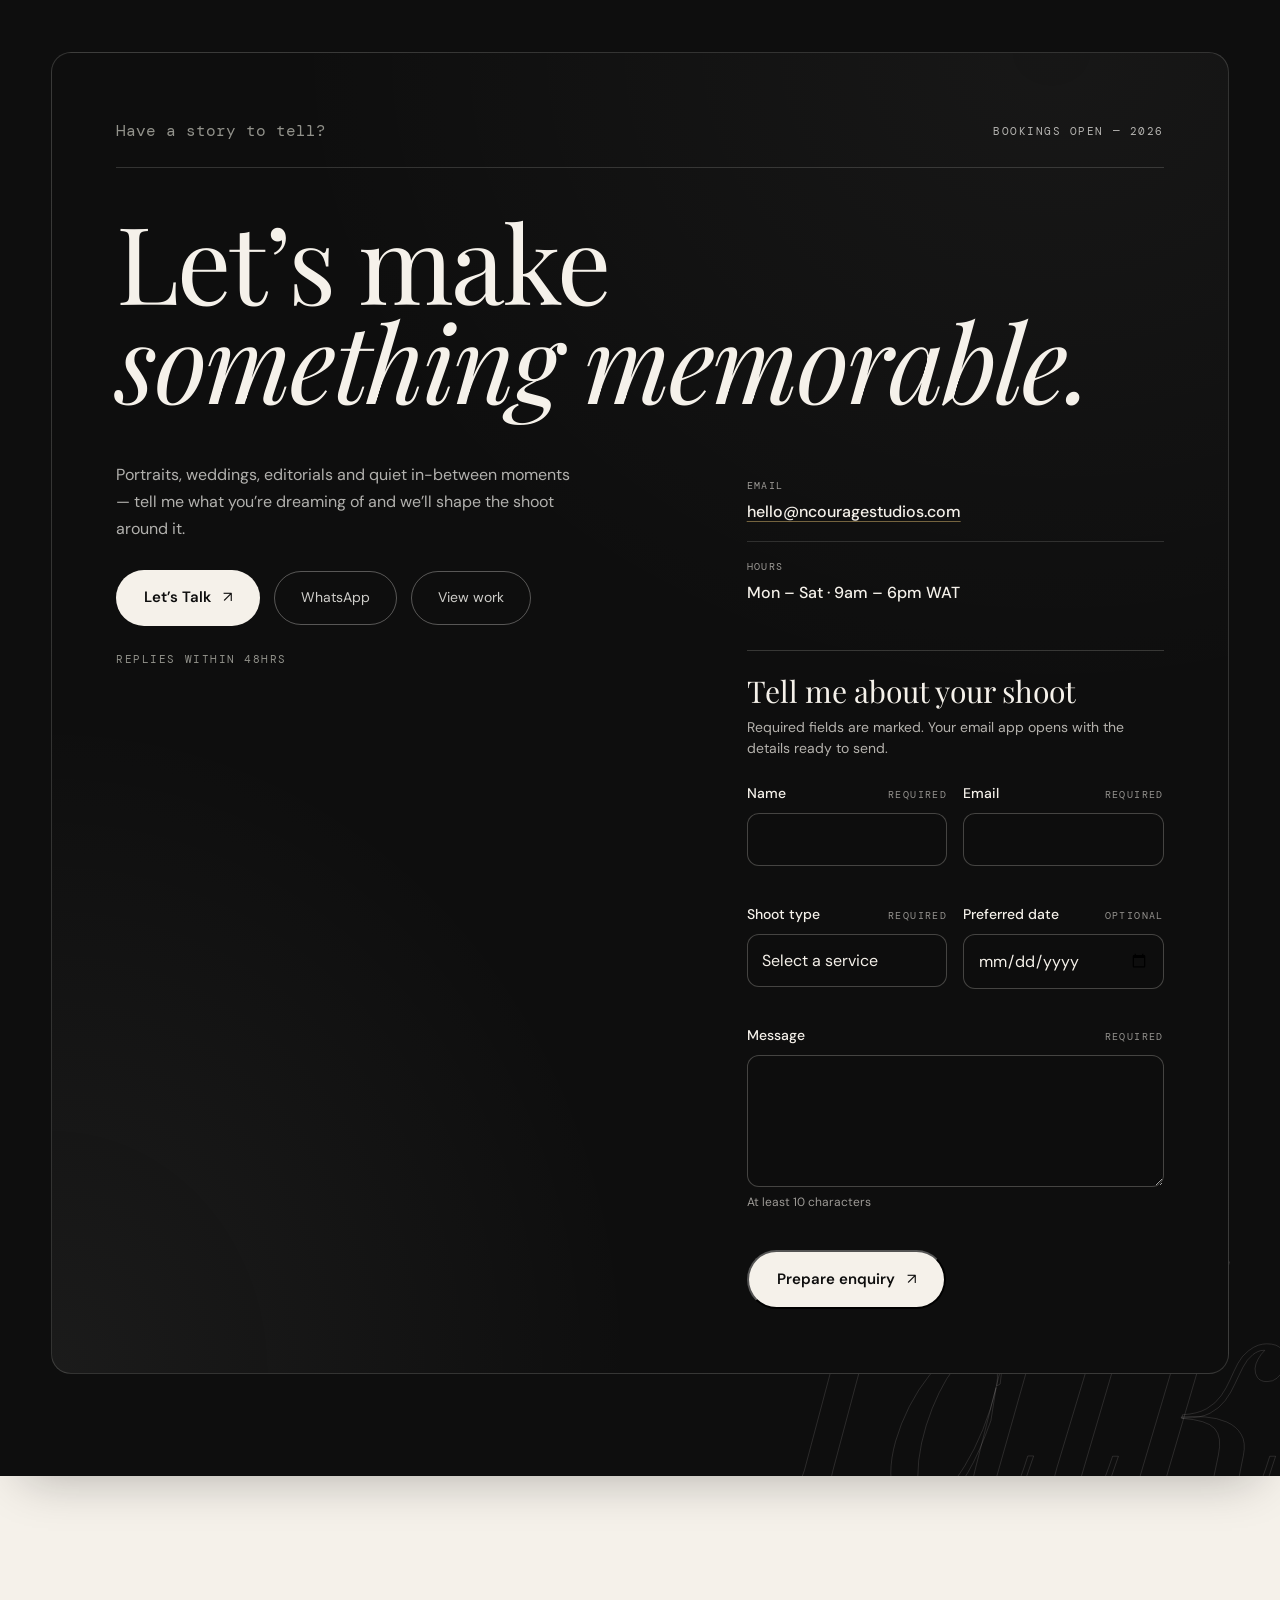
==== commit abc355b5: "Tighten masonry grid and sharpen desktop plates: cap features at span 6, add 1200px srcset tier" ====
--- a/index.html
+++ b/index.html
@@ -165,12 +165,12 @@
       </div>
 
       <div class="gallery" id="galleryGrid">
-        <article class="gallery-item s7 off" data-category="editorial" data-title="Editorial 1" data-location="Benin City, Nigeria" data-year="2026">
+        <article class="gallery-item s6 off" data-category="editorial" data-title="Editorial 1" data-location="Benin City, Nigeria" data-year="2026">
           <button class="image-card" type="button" aria-label="Open Editorial 1">
             <div class="placeholder">
               <img src="images/editorial/editorial1-800.webp"
-                   srcset="images/editorial/editorial1-480.webp 480w, images/editorial/editorial1-800.webp 800w"
-                   sizes="(max-width: 640px) 92vw, (max-width: 900px) 46vw, 33vw"
+                   srcset="images/editorial/editorial1-480.webp 480w, images/editorial/editorial1-800.webp 800w, images/editorial/editorial1-1200.webp 1200w, images/editorial/editorial1-1600.webp 1600w"
+                   sizes="(max-width: 640px) 92vw, (max-width: 900px) 92vw, 47vw"
                    width="1800" height="2250"
                    alt="" loading="lazy" decoding="async"
                    data-full="images/editorial/editorial1-1600.webp">
@@ -183,8 +183,8 @@
           <button class="image-card" type="button" aria-label="Open Event 1">
             <div class="placeholder">
               <img src="images/event/event1-800.webp"
-                   srcset="images/event/event1-480.webp 480w, images/event/event1-800.webp 800w"
-                   sizes="(max-width: 640px) 92vw, (max-width: 900px) 46vw, 33vw"
+                   srcset="images/event/event1-480.webp 480w, images/event/event1-800.webp 800w, images/event/event1-1200.webp 1200w, images/event/event1-1600.webp 1600w"
+                   sizes="(max-width: 640px) 92vw, (max-width: 900px) 92vw, 40vw"
                    width="2400" height="3595"
                    alt="" loading="lazy" decoding="async"
                    data-full="images/event/event1-1600.webp">
@@ -197,7 +197,7 @@
           <button class="image-card" type="button" aria-label="Open Portrait 1">
             <div class="placeholder">
               <img src="images/event/portraits/portraits1-800.webp"
-                   srcset="images/event/portraits/portraits1-480.webp 480w, images/event/portraits/portraits1-800.webp 800w"
+                   srcset="images/event/portraits/portraits1-480.webp 480w, images/event/portraits/portraits1-800.webp 800w, images/event/portraits/portraits1-1200.webp 1200w, images/event/portraits/portraits1-1600.webp 1600w"
                    sizes="(max-width: 640px) 92vw, (max-width: 900px) 46vw, 33vw"
                    width="2100" height="3146"
                    alt="" loading="lazy" decoding="async"
@@ -211,7 +211,7 @@
           <button class="image-card" type="button" aria-label="Open Fashion 1">
             <div class="placeholder">
               <img src="images/fashion/fashion1-800.webp"
-                   srcset="images/fashion/fashion1-480.webp 480w, images/fashion/fashion1-800.webp 800w"
+                   srcset="images/fashion/fashion1-480.webp 480w, images/fashion/fashion1-800.webp 800w, images/fashion/fashion1-1200.webp 1200w, images/fashion/fashion1-1600.webp 1600w"
                    sizes="(max-width: 640px) 92vw, (max-width: 900px) 46vw, 33vw"
                    width="2400" height="3596"
                    alt="" loading="lazy" decoding="async"
@@ -225,7 +225,7 @@
           <button class="image-card" type="button" aria-label="Open Portrait 2">
             <div class="placeholder">
               <img src="images/event/portraits/portraits2-800.webp"
-                   srcset="images/event/portraits/portraits2-480.webp 480w, images/event/portraits/portraits2-800.webp 800w"
+                   srcset="images/event/portraits/portraits2-480.webp 480w, images/event/portraits/portraits2-800.webp 800w, images/event/portraits/portraits2-1200.webp 1200w, images/event/portraits/portraits2-1600.webp 1600w"
                    sizes="(max-width: 640px) 92vw, (max-width: 900px) 46vw, 33vw"
                    width="2400" height="3595"
                    alt="" loading="lazy" decoding="async"
@@ -239,7 +239,7 @@
           <button class="image-card" type="button" aria-label="Open Editorial 2">
             <div class="placeholder">
               <img src="images/editorial/editorial2-800.webp"
-                   srcset="images/editorial/editorial2-480.webp 480w, images/editorial/editorial2-800.webp 800w"
+                   srcset="images/editorial/editorial2-480.webp 480w, images/editorial/editorial2-800.webp 800w, images/editorial/editorial2-1200.webp 1200w, images/editorial/editorial2-1600.webp 1600w"
                    sizes="(max-width: 640px) 92vw, (max-width: 900px) 46vw, 33vw"
                    width="1800" height="2250"
                    alt="" loading="lazy" decoding="async"
@@ -253,7 +253,7 @@
           <button class="image-card" type="button" aria-label="Open Event 2">
             <div class="placeholder">
               <img src="images/event/event2-800.webp"
-                   srcset="images/event/event2-480.webp 480w, images/event/event2-800.webp 800w"
+                   srcset="images/event/event2-480.webp 480w, images/event/event2-800.webp 800w, images/event/event2-1200.webp 1200w, images/event/event2-1600.webp 1600w"
                    sizes="(max-width: 640px) 92vw, (max-width: 900px) 46vw, 33vw"
                    width="2700" height="1940"
                    alt="" loading="lazy" decoding="async"
@@ -267,8 +267,8 @@
           <button class="image-card" type="button" aria-label="Open Portrait 3">
             <div class="placeholder">
               <img src="images/event/portraits/portraits3-800.webp"
-                   srcset="images/event/portraits/portraits3-480.webp 480w, images/event/portraits/portraits3-800.webp 800w"
-                   sizes="(max-width: 640px) 92vw, (max-width: 900px) 46vw, 33vw"
+                   srcset="images/event/portraits/portraits3-480.webp 480w, images/event/portraits/portraits3-800.webp 800w, images/event/portraits/portraits3-1200.webp 1200w, images/event/portraits/portraits3-1600.webp 1600w"
+                   sizes="(max-width: 640px) 92vw, (max-width: 900px) 92vw, 40vw"
                    width="2100" height="2625"
                    alt="" loading="lazy" decoding="async"
                    data-full="images/event/portraits/portraits3-1600.webp">
@@ -277,12 +277,12 @@
           </button>
         </article>
 
-        <article class="gallery-item s7" data-category="fashion" data-title="Fashion 2" data-location="Benin City, Nigeria" data-year="2026">
+        <article class="gallery-item s6" data-category="fashion" data-title="Fashion 2" data-location="Benin City, Nigeria" data-year="2026">
           <button class="image-card" type="button" aria-label="Open Fashion 2">
             <div class="placeholder">
               <img src="images/fashion/fashion2-800.webp"
-                   srcset="images/fashion/fashion2-480.webp 480w, images/fashion/fashion2-800.webp 800w"
-                   sizes="(max-width: 640px) 92vw, (max-width: 900px) 46vw, 33vw"
+                   srcset="images/fashion/fashion2-480.webp 480w, images/fashion/fashion2-800.webp 800w, images/fashion/fashion2-1200.webp 1200w, images/fashion/fashion2-1600.webp 1600w"
+                   sizes="(max-width: 640px) 92vw, (max-width: 900px) 92vw, 47vw"
                    width="1800" height="2696"
                    alt="" loading="lazy" decoding="async"
                    data-full="images/fashion/fashion2-1600.webp">
@@ -295,7 +295,7 @@
           <button class="image-card" type="button" aria-label="Open Portrait 4">
             <div class="placeholder">
               <img src="images/event/portraits/portraits4-800.webp"
-                   srcset="images/event/portraits/portraits4-480.webp 480w, images/event/portraits/portraits4-800.webp 800w"
+                   srcset="images/event/portraits/portraits4-480.webp 480w, images/event/portraits/portraits4-800.webp 800w, images/event/portraits/portraits4-1200.webp 1200w, images/event/portraits/portraits4-1600.webp 1600w"
                    sizes="(max-width: 640px) 92vw, (max-width: 900px) 46vw, 33vw"
                    width="1800" height="2250"
                    alt="" loading="lazy" decoding="async"
@@ -309,7 +309,7 @@
           <button class="image-card" type="button" aria-label="Open Editorial 3">
             <div class="placeholder">
               <img src="images/editorial/editorial3-800.webp"
-                   srcset="images/editorial/editorial3-480.webp 480w, images/editorial/editorial3-800.webp 800w"
+                   srcset="images/editorial/editorial3-480.webp 480w, images/editorial/editorial3-800.webp 800w, images/editorial/editorial3-1200.webp 1200w, images/editorial/editorial3-1600.webp 1600w"
                    sizes="(max-width: 640px) 92vw, (max-width: 900px) 46vw, 33vw"
                    width="1800" height="2250"
                    alt="" loading="lazy" decoding="async"
@@ -319,12 +319,12 @@
           </button>
         </article>
 
-        <article class="gallery-item s8 off" data-category="events" data-title="Event 3" data-location="Benin City, Nigeria" data-year="2026">
+        <article class="gallery-item s6 off" data-category="events" data-title="Event 3" data-location="Benin City, Nigeria" data-year="2026">
           <button class="image-card" type="button" aria-label="Open Event 3">
             <div class="placeholder">
               <img src="images/event/event3-800.webp"
-                   srcset="images/event/event3-480.webp 480w, images/event/event3-800.webp 800w"
-                   sizes="(max-width: 640px) 92vw, (max-width: 900px) 46vw, 33vw"
+                   srcset="images/event/event3-480.webp 480w, images/event/event3-800.webp 800w, images/event/event3-1200.webp 1200w, images/event/event3-1600.webp 1600w"
+                   sizes="(max-width: 640px) 92vw, (max-width: 900px) 92vw, 47vw"
                    width="1440" height="2157"
                    alt="" loading="lazy" decoding="async"
                    data-full="images/event/event3-1600.webp">
@@ -333,12 +333,12 @@
           </button>
         </article>
 
-        <article class="gallery-item s7 off" data-category="portraits" data-title="Portrait 5" data-location="Benin City, Nigeria" data-year="2026">
+        <article class="gallery-item s6 off" data-category="portraits" data-title="Portrait 5" data-location="Benin City, Nigeria" data-year="2026">
           <button class="image-card" type="button" aria-label="Open Portrait 5">
             <div class="placeholder">
               <img src="images/event/portraits/portraits5-800.webp"
-                   srcset="images/event/portraits/portraits5-480.webp 480w, images/event/portraits/portraits5-800.webp 800w"
-                   sizes="(max-width: 640px) 92vw, (max-width: 900px) 46vw, 33vw"
+                   srcset="images/event/portraits/portraits5-480.webp 480w, images/event/portraits/portraits5-800.webp 800w, images/event/portraits/portraits5-1200.webp 1200w, images/event/portraits/portraits5-1600.webp 1600w"
+                   sizes="(max-width: 640px) 92vw, (max-width: 900px) 92vw, 47vw"
                    width="2400" height="3601"
                    alt="" loading="lazy" decoding="async"
                    data-full="images/event/portraits/portraits5-1600.webp">
@@ -351,8 +351,8 @@
           <button class="image-card" type="button" aria-label="Open Fashion 3">
             <div class="placeholder">
               <img src="images/fashion/fashion3-800.webp"
-                   srcset="images/fashion/fashion3-480.webp 480w, images/fashion/fashion3-800.webp 800w"
-                   sizes="(max-width: 640px) 92vw, (max-width: 900px) 46vw, 33vw"
+                   srcset="images/fashion/fashion3-480.webp 480w, images/fashion/fashion3-800.webp 800w, images/fashion/fashion3-1200.webp 1200w, images/fashion/fashion3-1600.webp 1600w"
+                   sizes="(max-width: 640px) 92vw, (max-width: 900px) 92vw, 40vw"
                    width="1800" height="2250"
                    alt="" loading="lazy" decoding="async"
                    data-full="images/fashion/fashion3-1600.webp">
@@ -365,7 +365,7 @@
           <button class="image-card" type="button" aria-label="Open Portrait 6">
             <div class="placeholder">
               <img src="images/event/portraits/portraits6-800.webp"
-                   srcset="images/event/portraits/portraits6-480.webp 480w, images/event/portraits/portraits6-800.webp 800w"
+                   srcset="images/event/portraits/portraits6-480.webp 480w, images/event/portraits/portraits6-800.webp 800w, images/event/portraits/portraits6-1200.webp 1200w, images/event/portraits/portraits6-1600.webp 1600w"
                    sizes="(max-width: 640px) 92vw, (max-width: 900px) 46vw, 33vw"
                    width="2400" height="3600"
                    alt="" loading="lazy" decoding="async"
@@ -379,7 +379,7 @@
           <button class="image-card" type="button" aria-label="Open Event 4">
             <div class="placeholder">
               <img src="images/event/event4-800.webp"
-                   srcset="images/event/event4-480.webp 480w, images/event/event4-800.webp 800w"
+                   srcset="images/event/event4-480.webp 480w, images/event/event4-800.webp 800w, images/event/event4-1200.webp 1200w, images/event/event4-1600.webp 1600w"
                    sizes="(max-width: 640px) 92vw, (max-width: 900px) 46vw, 33vw"
                    width="2100" height="3146"
                    alt="" loading="lazy" decoding="async"
@@ -393,7 +393,7 @@
           <button class="image-card" type="button" aria-label="Open Portrait 7">
             <div class="placeholder">
               <img src="images/event/portraits/portraits7-800.webp"
-                   srcset="images/event/portraits/portraits7-480.webp 480w, images/event/portraits/portraits7-800.webp 800w"
+                   srcset="images/event/portraits/portraits7-480.webp 480w, images/event/portraits/portraits7-800.webp 800w, images/event/portraits/portraits7-1200.webp 1200w, images/event/portraits/portraits7-1600.webp 1600w"
                    sizes="(max-width: 640px) 92vw, (max-width: 900px) 46vw, 33vw"
                    width="2876" height="3595"
                    alt="" loading="lazy" decoding="async"
@@ -407,7 +407,7 @@
           <button class="image-card" type="button" aria-label="Open Fashion 4">
             <div class="placeholder">
               <img src="images/fashion/fashion4-800.webp"
-                   srcset="images/fashion/fashion4-480.webp 480w, images/fashion/fashion4-800.webp 800w"
+                   srcset="images/fashion/fashion4-480.webp 480w, images/fashion/fashion4-800.webp 800w, images/fashion/fashion4-1200.webp 1200w, images/fashion/fashion4-1600.webp 1600w"
                    sizes="(max-width: 640px) 92vw, (max-width: 900px) 46vw, 33vw"
                    width="2700" height="3375"
                    alt="" loading="lazy" decoding="async"
@@ -421,7 +421,7 @@
           <button class="image-card" type="button" aria-label="Open Portrait 8">
             <div class="placeholder">
               <img src="images/event/portraits/portraits8-800.webp"
-                   srcset="images/event/portraits/portraits8-480.webp 480w, images/event/portraits/portraits8-800.webp 800w"
+                   srcset="images/event/portraits/portraits8-480.webp 480w, images/event/portraits/portraits8-800.webp 800w, images/event/portraits/portraits8-1200.webp 1200w, images/event/portraits/portraits8-1600.webp 1600w"
                    sizes="(max-width: 640px) 92vw, (max-width: 900px) 46vw, 33vw"
                    width="1800" height="2250"
                    alt="" loading="lazy" decoding="async"
@@ -435,8 +435,8 @@
           <button class="image-card" type="button" aria-label="Open Portrait 9">
             <div class="placeholder">
               <img src="images/event/portraits/portraits9-800.webp"
-                   srcset="images/event/portraits/portraits9-480.webp 480w, images/event/portraits/portraits9-800.webp 800w"
-                   sizes="(max-width: 640px) 92vw, (max-width: 900px) 46vw, 33vw"
+                   srcset="images/event/portraits/portraits9-480.webp 480w, images/event/portraits/portraits9-800.webp 800w, images/event/portraits/portraits9-1200.webp 1200w, images/event/portraits/portraits9-1600.webp 1600w"
+                   sizes="(max-width: 640px) 92vw, (max-width: 900px) 92vw, 40vw"
                    width="1800" height="2696"
                    alt="" loading="lazy" decoding="async"
                    data-full="images/event/portraits/portraits9-1600.webp">
@@ -445,12 +445,12 @@
           </button>
         </article>
 
-        <article class="gallery-item s7" data-category="portraits" data-title="Portrait 10" data-location="Benin City, Nigeria" data-year="2026">
+        <article class="gallery-item s6" data-category="portraits" data-title="Portrait 10" data-location="Benin City, Nigeria" data-year="2026">
           <button class="image-card" type="button" aria-label="Open Portrait 10">
             <div class="placeholder">
               <img src="images/event/portraits/portraits10-800.webp"
-                   srcset="images/event/portraits/portraits10-480.webp 480w, images/event/portraits/portraits10-800.webp 800w"
-                   sizes="(max-width: 640px) 92vw, (max-width: 900px) 46vw, 33vw"
+                   srcset="images/event/portraits/portraits10-480.webp 480w, images/event/portraits/portraits10-800.webp 800w, images/event/portraits/portraits10-1200.webp 1200w, images/event/portraits/portraits10-1600.webp 1600w"
+                   sizes="(max-width: 640px) 92vw, (max-width: 900px) 92vw, 47vw"
                    width="1800" height="2696"
                    alt="" loading="lazy" decoding="async"
                    data-full="images/event/portraits/portraits10-1600.webp">
@@ -463,7 +463,7 @@
           <button class="image-card" type="button" aria-label="Open Studio 1">
             <div class="placeholder">
               <img src="images/studio/studio1-800.webp"
-                   srcset="images/studio/studio1-480.webp 480w, images/studio/studio1-800.webp 800w"
+                   srcset="images/studio/studio1-480.webp 480w, images/studio/studio1-800.webp 800w, images/studio/studio1-1200.webp 1200w, images/studio/studio1-1600.webp 1600w"
                    sizes="(max-width: 640px) 92vw, (max-width: 900px) 46vw, 33vw"
                    width="2400" height="1602"
                    alt="" loading="lazy" decoding="async"
@@ -477,7 +477,7 @@
           <button class="image-card" type="button" aria-label="Open Studio 2">
             <div class="placeholder">
               <img src="images/studio/studio2-800.webp"
-                   srcset="images/studio/studio2-480.webp 480w, images/studio/studio2-800.webp 800w"
+                   srcset="images/studio/studio2-480.webp 480w, images/studio/studio2-800.webp 800w, images/studio/studio2-1200.webp 1200w, images/studio/studio2-1600.webp 1600w"
                    sizes="(max-width: 640px) 92vw, (max-width: 900px) 46vw, 33vw"
                    width="2100" height="2625"
                    alt="" loading="lazy" decoding="async"
@@ -487,12 +487,12 @@
           </button>
         </article>
 
-        <article class="gallery-item s8 off" data-category="portraits" data-title="Studio 3" data-location="Benin City, Nigeria" data-year="2026">
+        <article class="gallery-item s6 off" data-category="portraits" data-title="Studio 3" data-location="Benin City, Nigeria" data-year="2026">
           <button class="image-card" type="button" aria-label="Open Studio 3">
             <div class="placeholder">
               <img src="images/studio/studio3-800.webp"
-                   srcset="images/studio/studio3-480.webp 480w, images/studio/studio3-800.webp 800w"
-                   sizes="(max-width: 640px) 92vw, (max-width: 900px) 46vw, 33vw"
+                   srcset="images/studio/studio3-480.webp 480w, images/studio/studio3-800.webp 800w, images/studio/studio3-1200.webp 1200w, images/studio/studio3-1600.webp 1600w"
+                   sizes="(max-width: 640px) 92vw, (max-width: 900px) 92vw, 47vw"
                    width="2100" height="3146"
                    alt="" loading="lazy" decoding="async"
                    data-full="images/studio/studio3-1600.webp">
@@ -501,12 +501,12 @@
           </button>
         </article>
 
-        <article class="gallery-item s7 off" data-category="portraits" data-title="Studio 4" data-location="Benin City, Nigeria" data-year="2026">
+        <article class="gallery-item s6 off" data-category="portraits" data-title="Studio 4" data-location="Benin City, Nigeria" data-year="2026">
           <button class="image-card" type="button" aria-label="Open Studio 4">
             <div class="placeholder">
               <img src="images/studio/studio4-800.webp"
-                   srcset="images/studio/studio4-480.webp 480w, images/studio/studio4-800.webp 800w"
-                   sizes="(max-width: 640px) 92vw, (max-width: 900px) 46vw, 33vw"
+                   srcset="images/studio/studio4-480.webp 480w, images/studio/studio4-800.webp 800w, images/studio/studio4-1200.webp 1200w, images/studio/studio4-1600.webp 1600w"
+                   sizes="(max-width: 640px) 92vw, (max-width: 900px) 92vw, 47vw"
                    width="2400" height="3000"
                    alt="" loading="lazy" decoding="async"
                    data-full="images/studio/studio4-1600.webp">
@@ -519,8 +519,8 @@
           <button class="image-card" type="button" aria-label="Open Studio 5">
             <div class="placeholder">
               <img src="images/studio/studio5-800.webp"
-                   srcset="images/studio/studio5-480.webp 480w, images/studio/studio5-800.webp 800w"
-                   sizes="(max-width: 640px) 92vw, (max-width: 900px) 46vw, 33vw"
+                   srcset="images/studio/studio5-480.webp 480w, images/studio/studio5-800.webp 800w, images/studio/studio5-1200.webp 1200w, images/studio/studio5-1600.webp 1600w"
+                   sizes="(max-width: 640px) 92vw, (max-width: 900px) 92vw, 40vw"
                    width="2400" height="3000"
                    alt="" loading="lazy" decoding="async"
                    data-full="images/studio/studio5-1600.webp">
@@ -533,7 +533,7 @@
           <button class="image-card" type="button" aria-label="Open Studio 6">
             <div class="placeholder">
               <img src="images/studio/studio6-800.webp"
-                   srcset="images/studio/studio6-480.webp 480w, images/studio/studio6-800.webp 800w"
+                   srcset="images/studio/studio6-480.webp 480w, images/studio/studio6-800.webp 800w, images/studio/studio6-1200.webp 1200w, images/studio/studio6-1600.webp 1600w"
                    sizes="(max-width: 640px) 92vw, (max-width: 900px) 46vw, 33vw"
                    width="2400" height="3000"
                    alt="" loading="lazy" decoding="async"
@@ -547,7 +547,7 @@
           <button class="image-card" type="button" aria-label="Open Studio 7">
             <div class="placeholder">
               <img src="images/studio/studio7-800.webp"
-                   srcset="images/studio/studio7-480.webp 480w, images/studio/studio7-800.webp 800w"
+                   srcset="images/studio/studio7-480.webp 480w, images/studio/studio7-800.webp 800w, images/studio/studio7-1200.webp 1200w, images/studio/studio7-1600.webp 1600w"
                    sizes="(max-width: 640px) 92vw, (max-width: 900px) 46vw, 33vw"
                    width="2700" height="2160"
                    alt="" loading="lazy" decoding="async"
--- a/css/style.css
+++ b/css/style.css
@@ -731,8 +731,8 @@
 .gallery {
   display: grid;
   grid-template-columns: repeat(12, 1fr);
-  column-gap: clamp(16px, 2vw, 28px);
-  row-gap: 24px;
+  column-gap: clamp(12px, 1.5vw, 20px);
+  row-gap: 16px;
   margin-top: clamp(40px, 5vw, 72px);
 }
 
@@ -757,9 +757,12 @@
 }
 
 .gallery-item.s5 { grid-column: span 5; }
+/* Feature plates stop at half the grid: any wider and the photo outgrows
+   its sharpest export (-1200) on desktop and starts to read soft. */
+.gallery-item.s6 { grid-column: span 6; }
 .gallery-item.s7 { grid-column: span 7; }
 .gallery-item.s8 { grid-column: span 8; }
-.gallery-item.off { margin-top: clamp(28px, 4vw, 76px); }
+.gallery-item.off { margin-top: clamp(20px, 3vw, 56px); }
 
 .gallery-item.is-hidden { display: none; }
 
@@ -1722,6 +1725,7 @@
   .gallery { grid-template-columns: repeat(6, 1fr); }
   .gallery-item { grid-column: span 3; }
   .gallery-item.s5,
+  .gallery-item.s6,
   .gallery-item.s7,
   .gallery-item.s8 { grid-column: span 6; } /* feature plates go full-width */
   .gallery-item.off { margin-top: clamp(16px, 3vw, 40px); }
@@ -1983,6 +1987,7 @@
 
   .gallery-item,
   .gallery-item.s5,
+  .gallery-item.s6,
   .gallery-item.s7,
   .gallery-item.s8 { grid-column: span 1; }
 
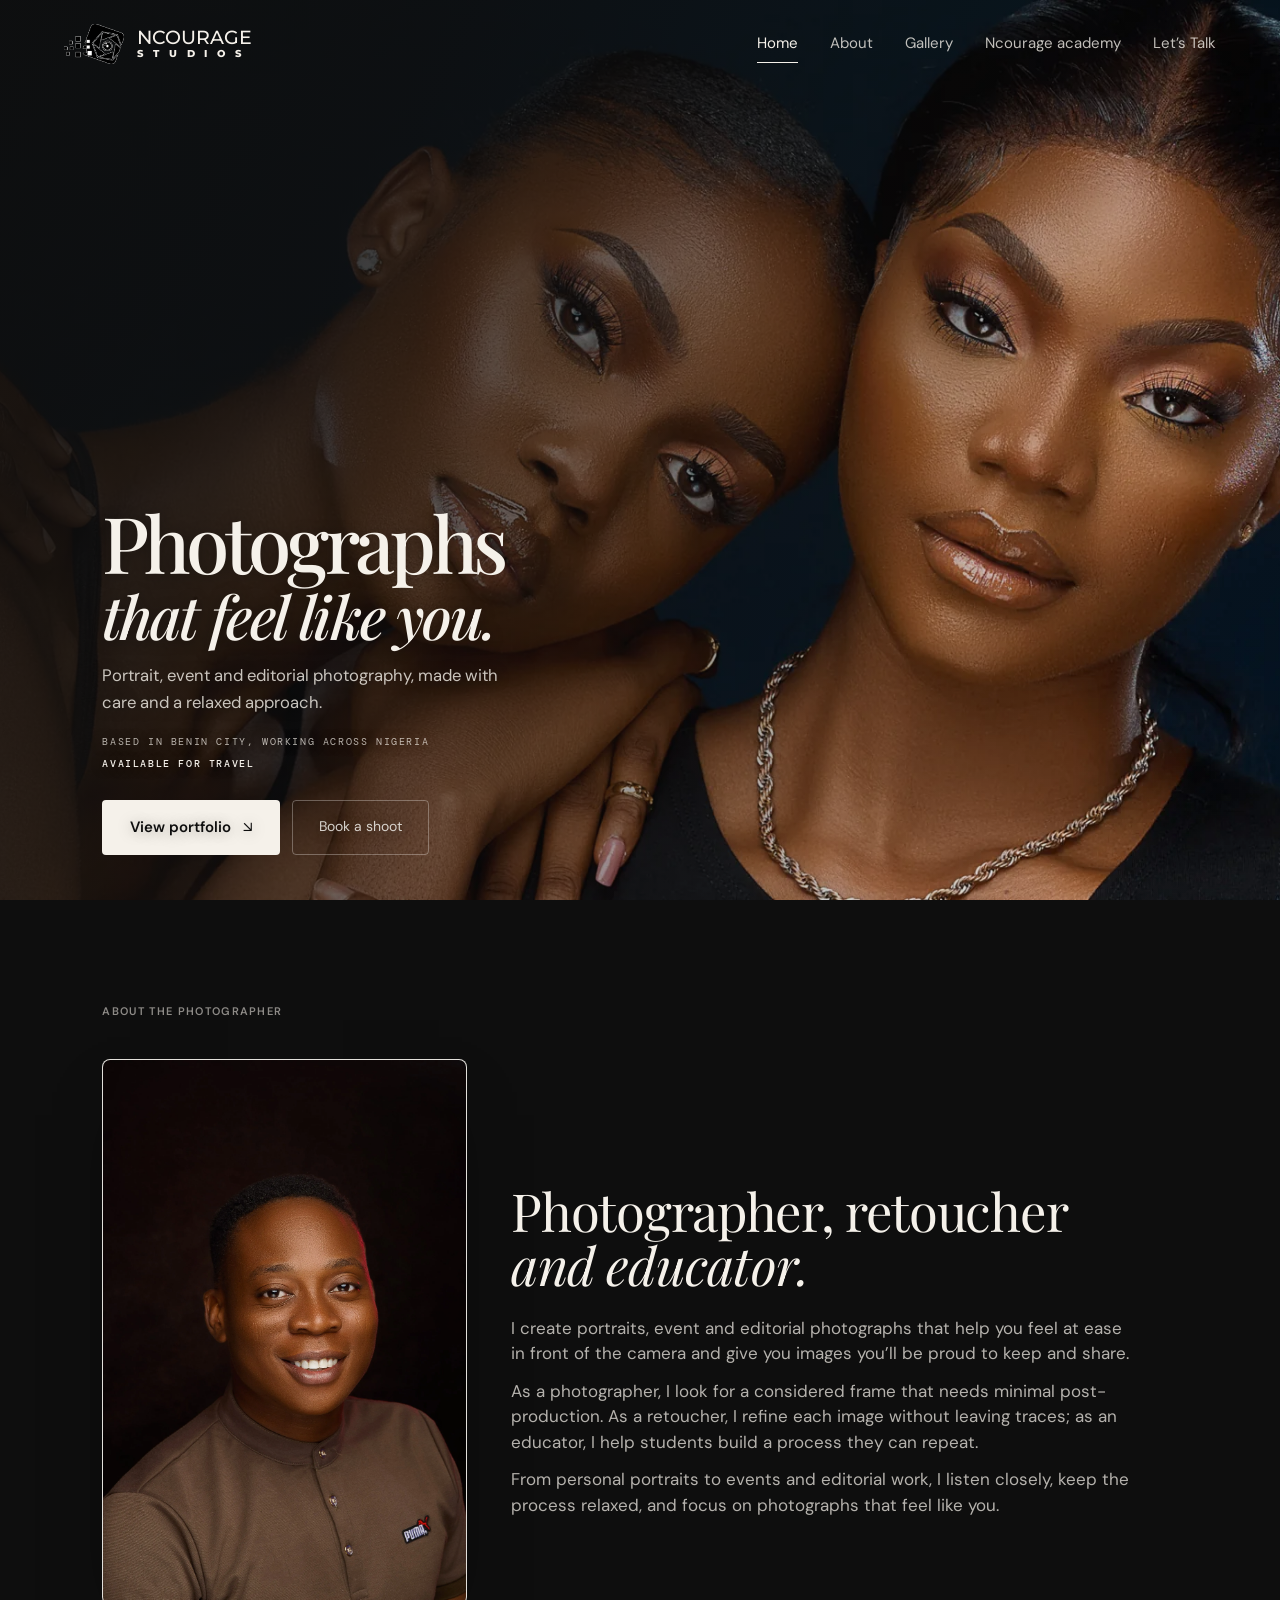
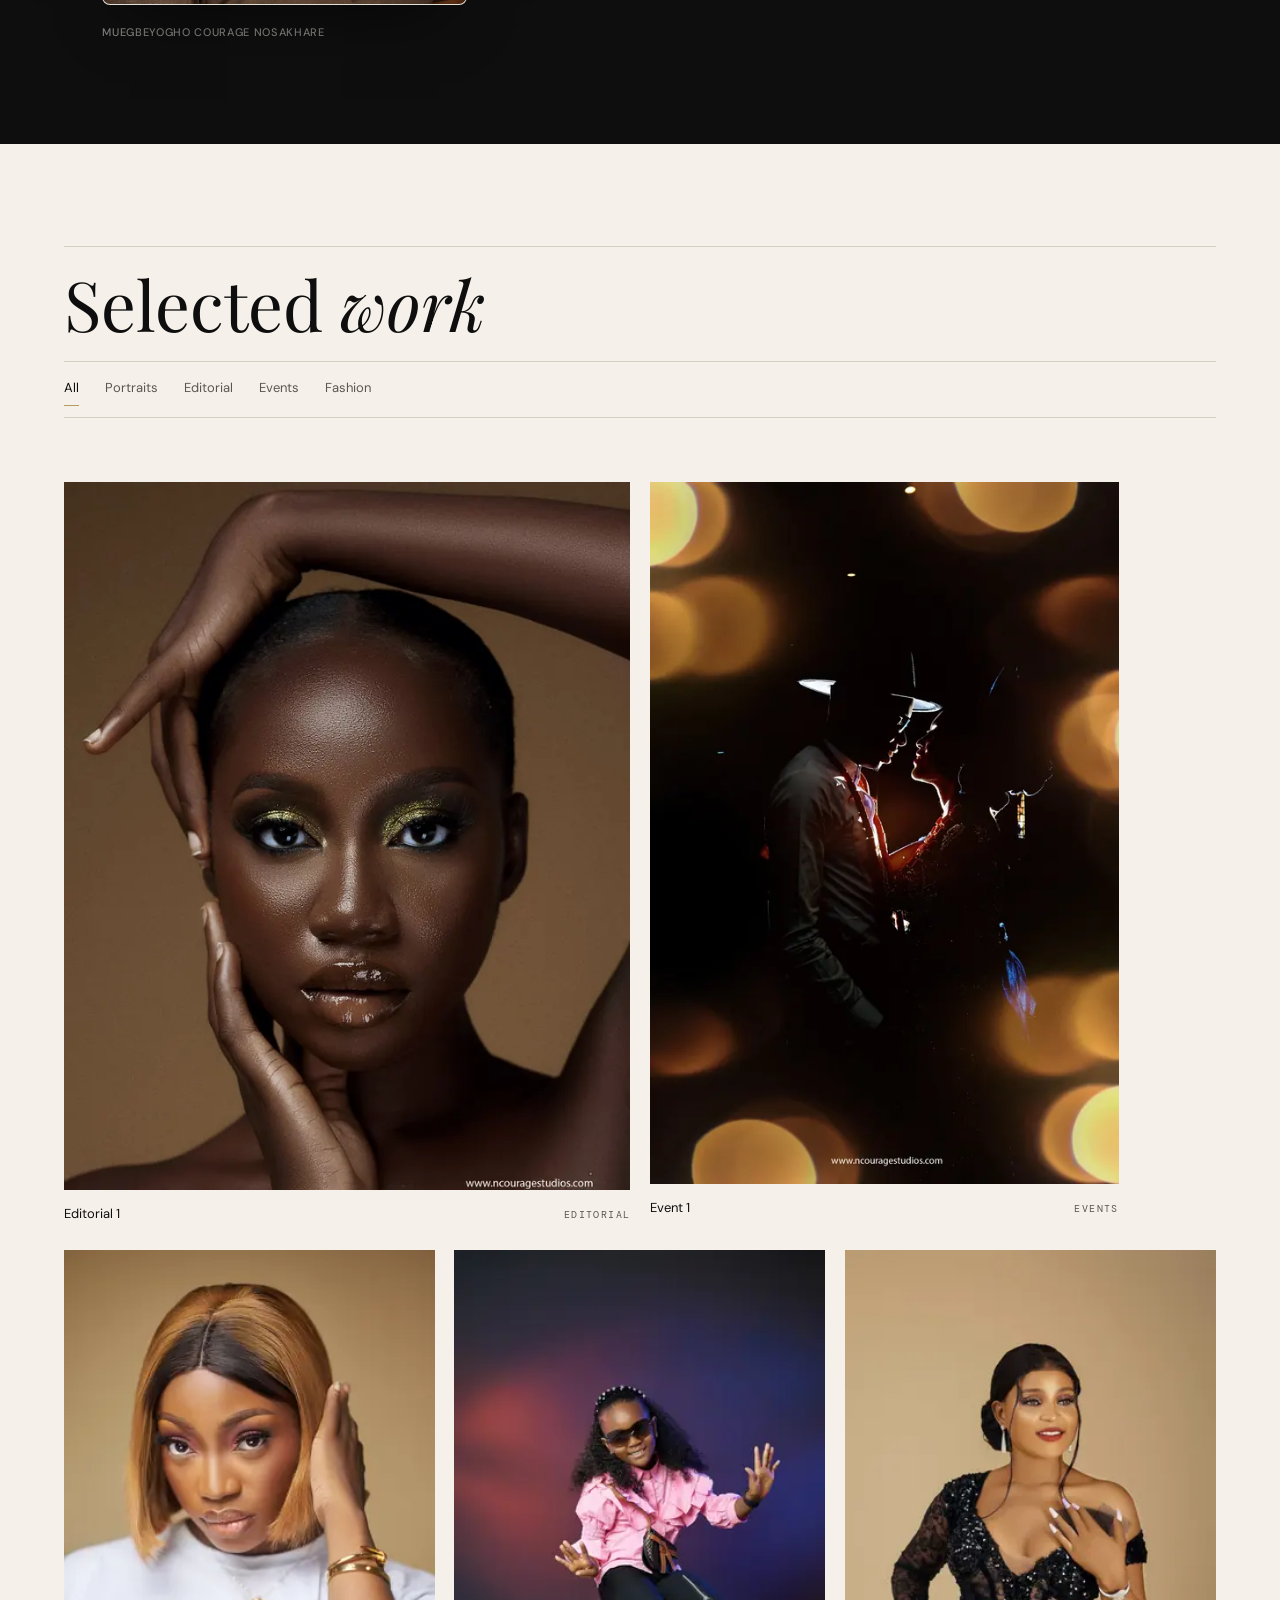
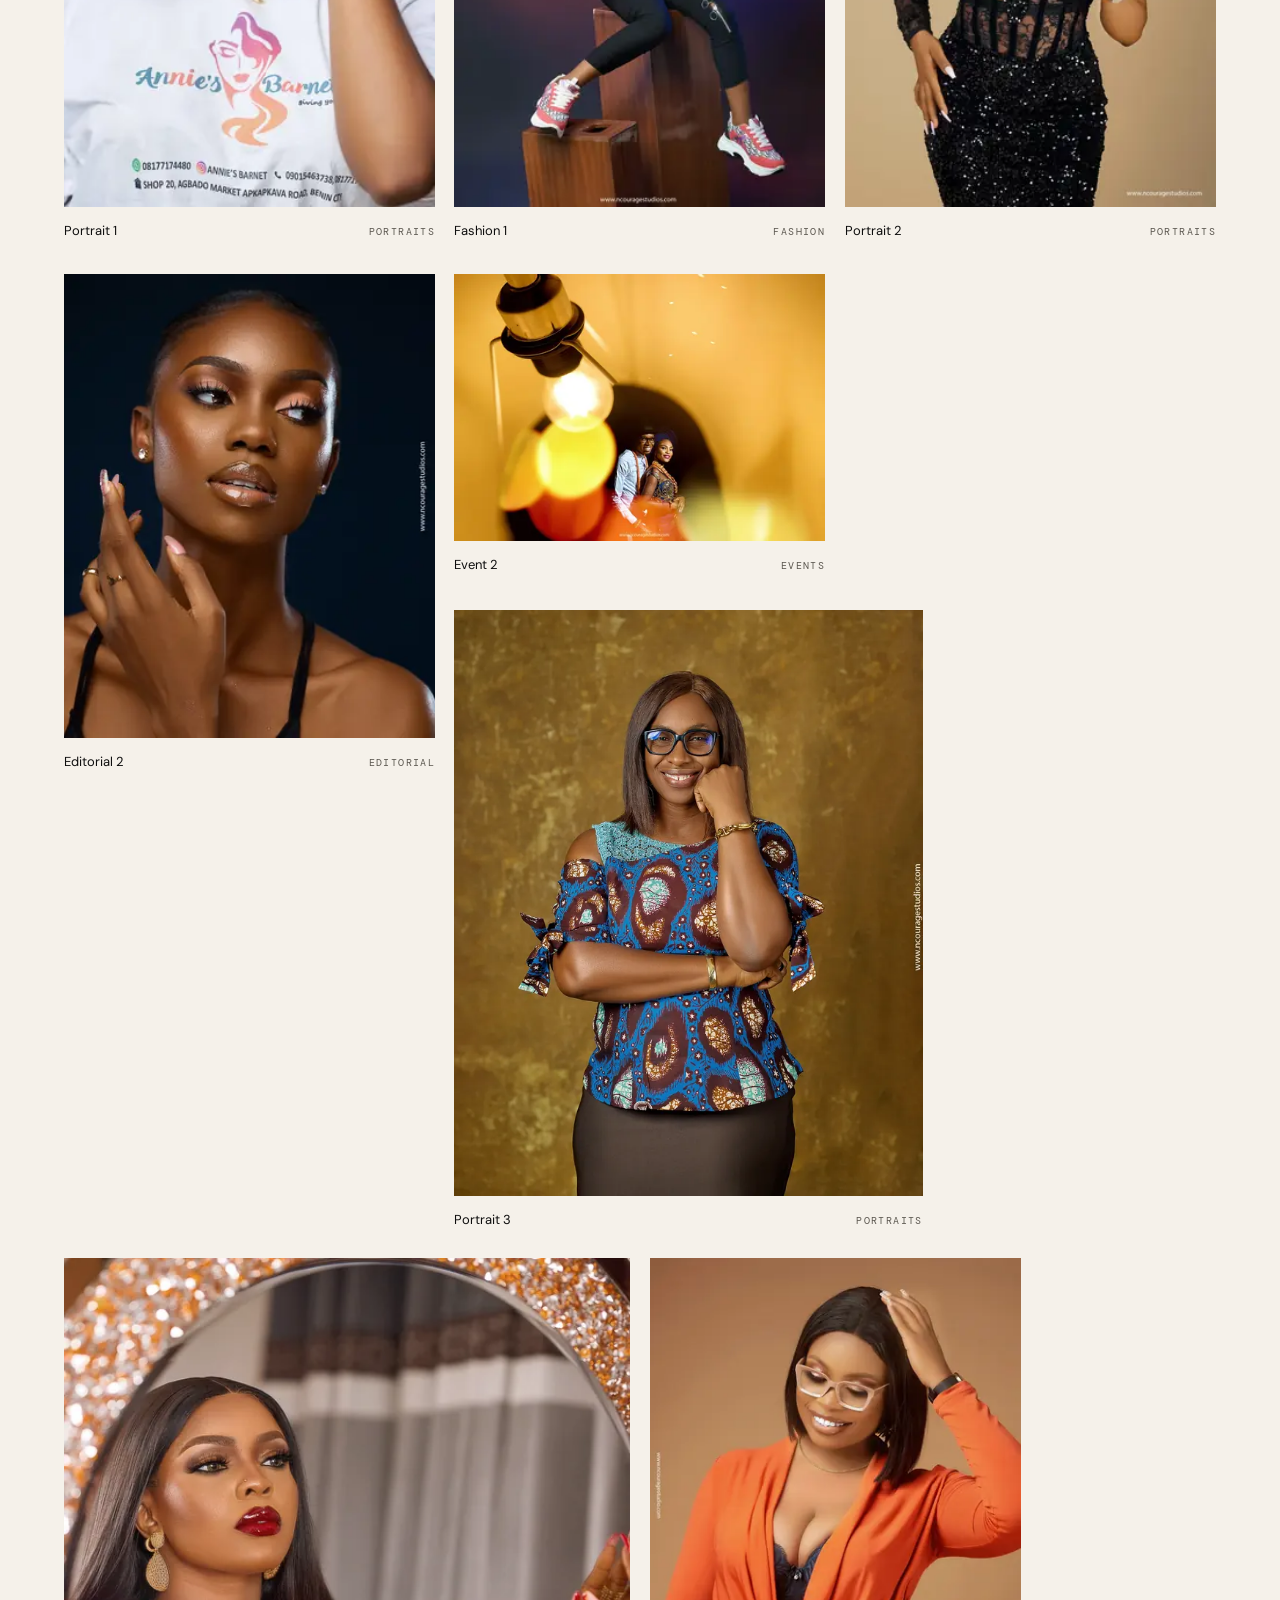
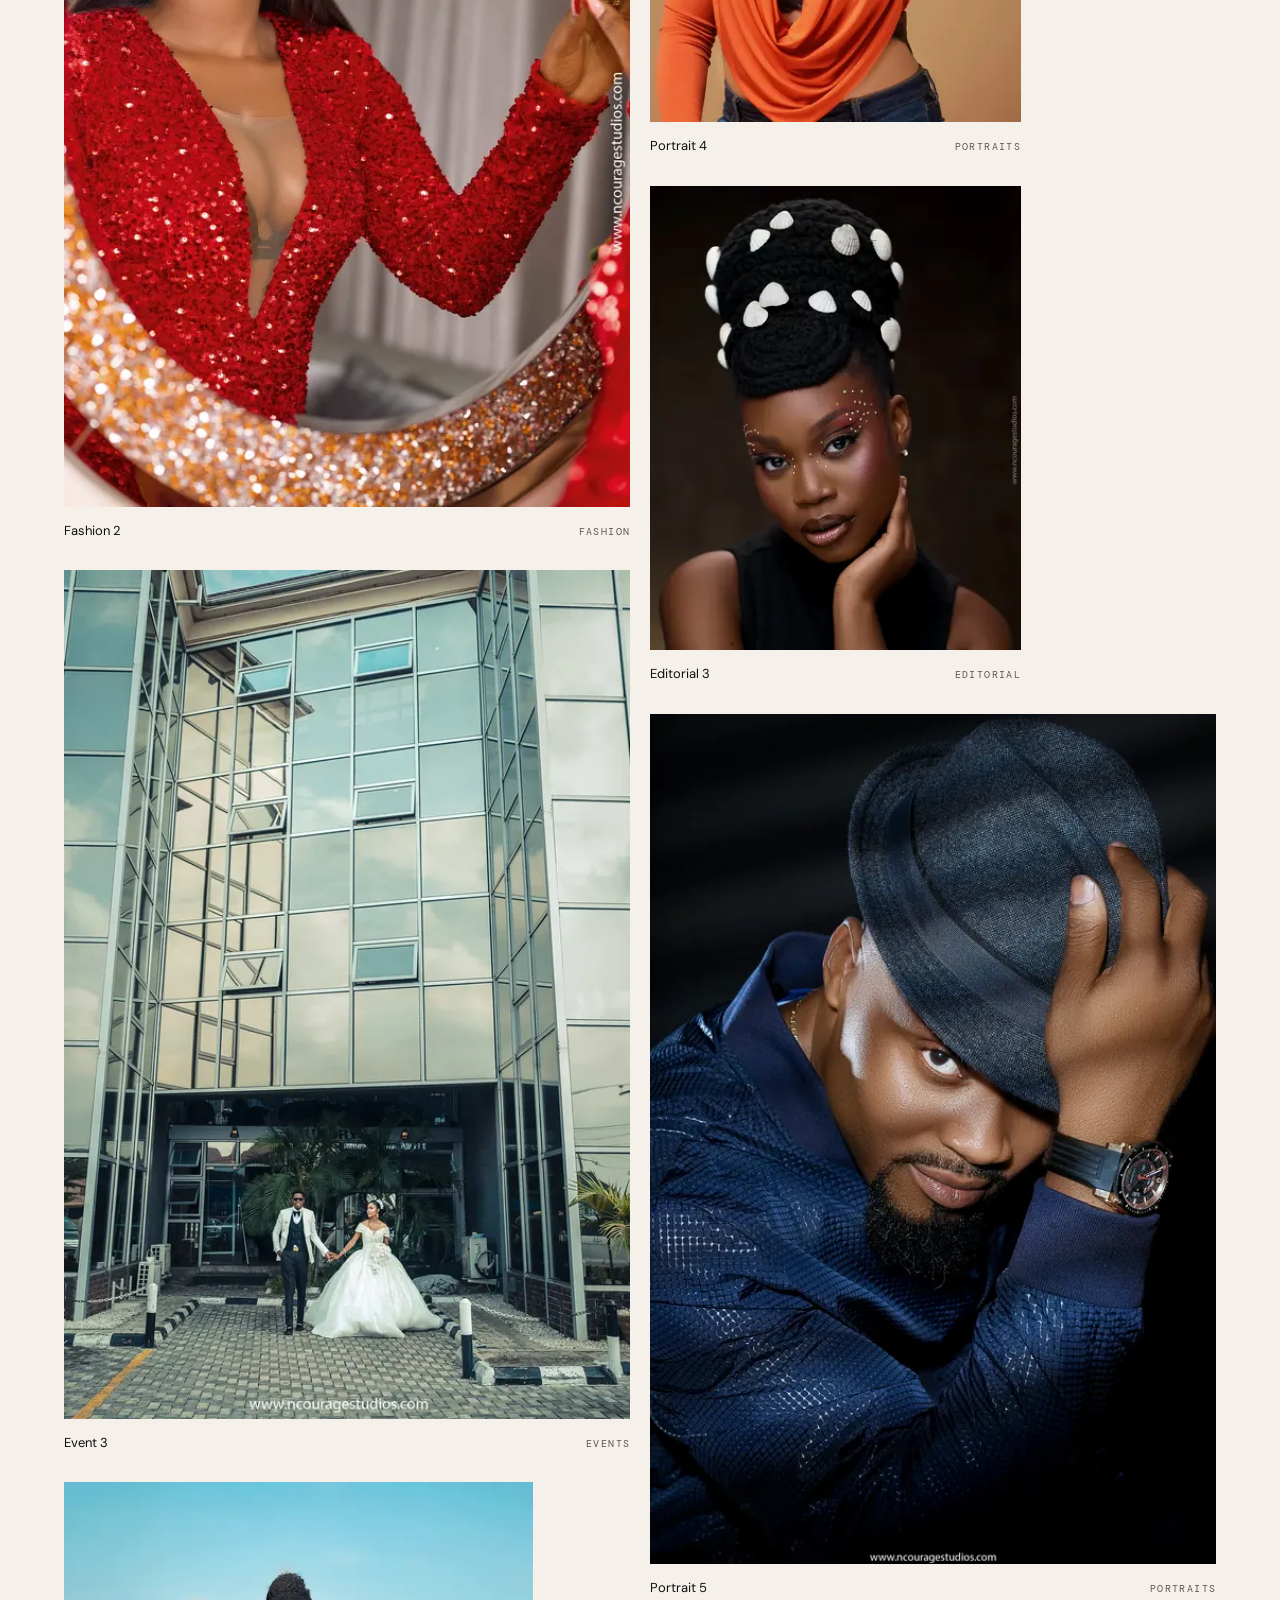
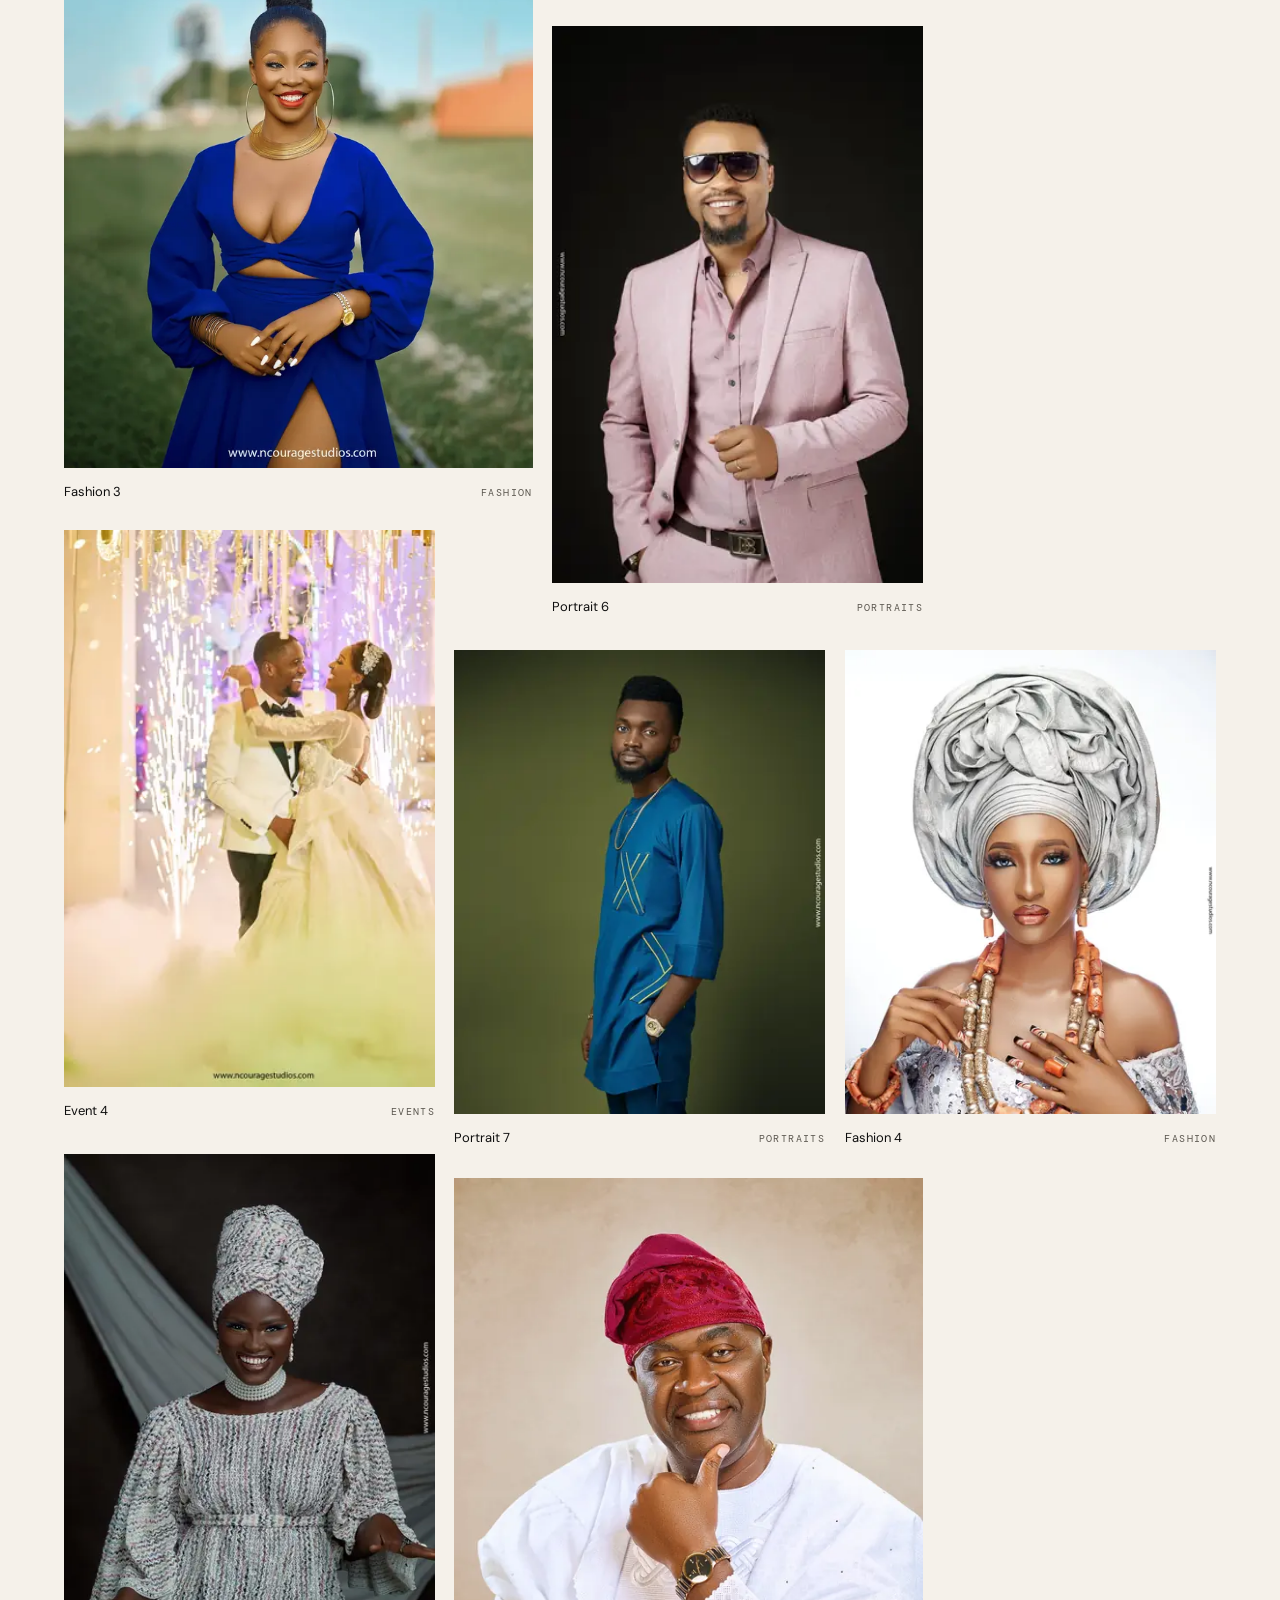
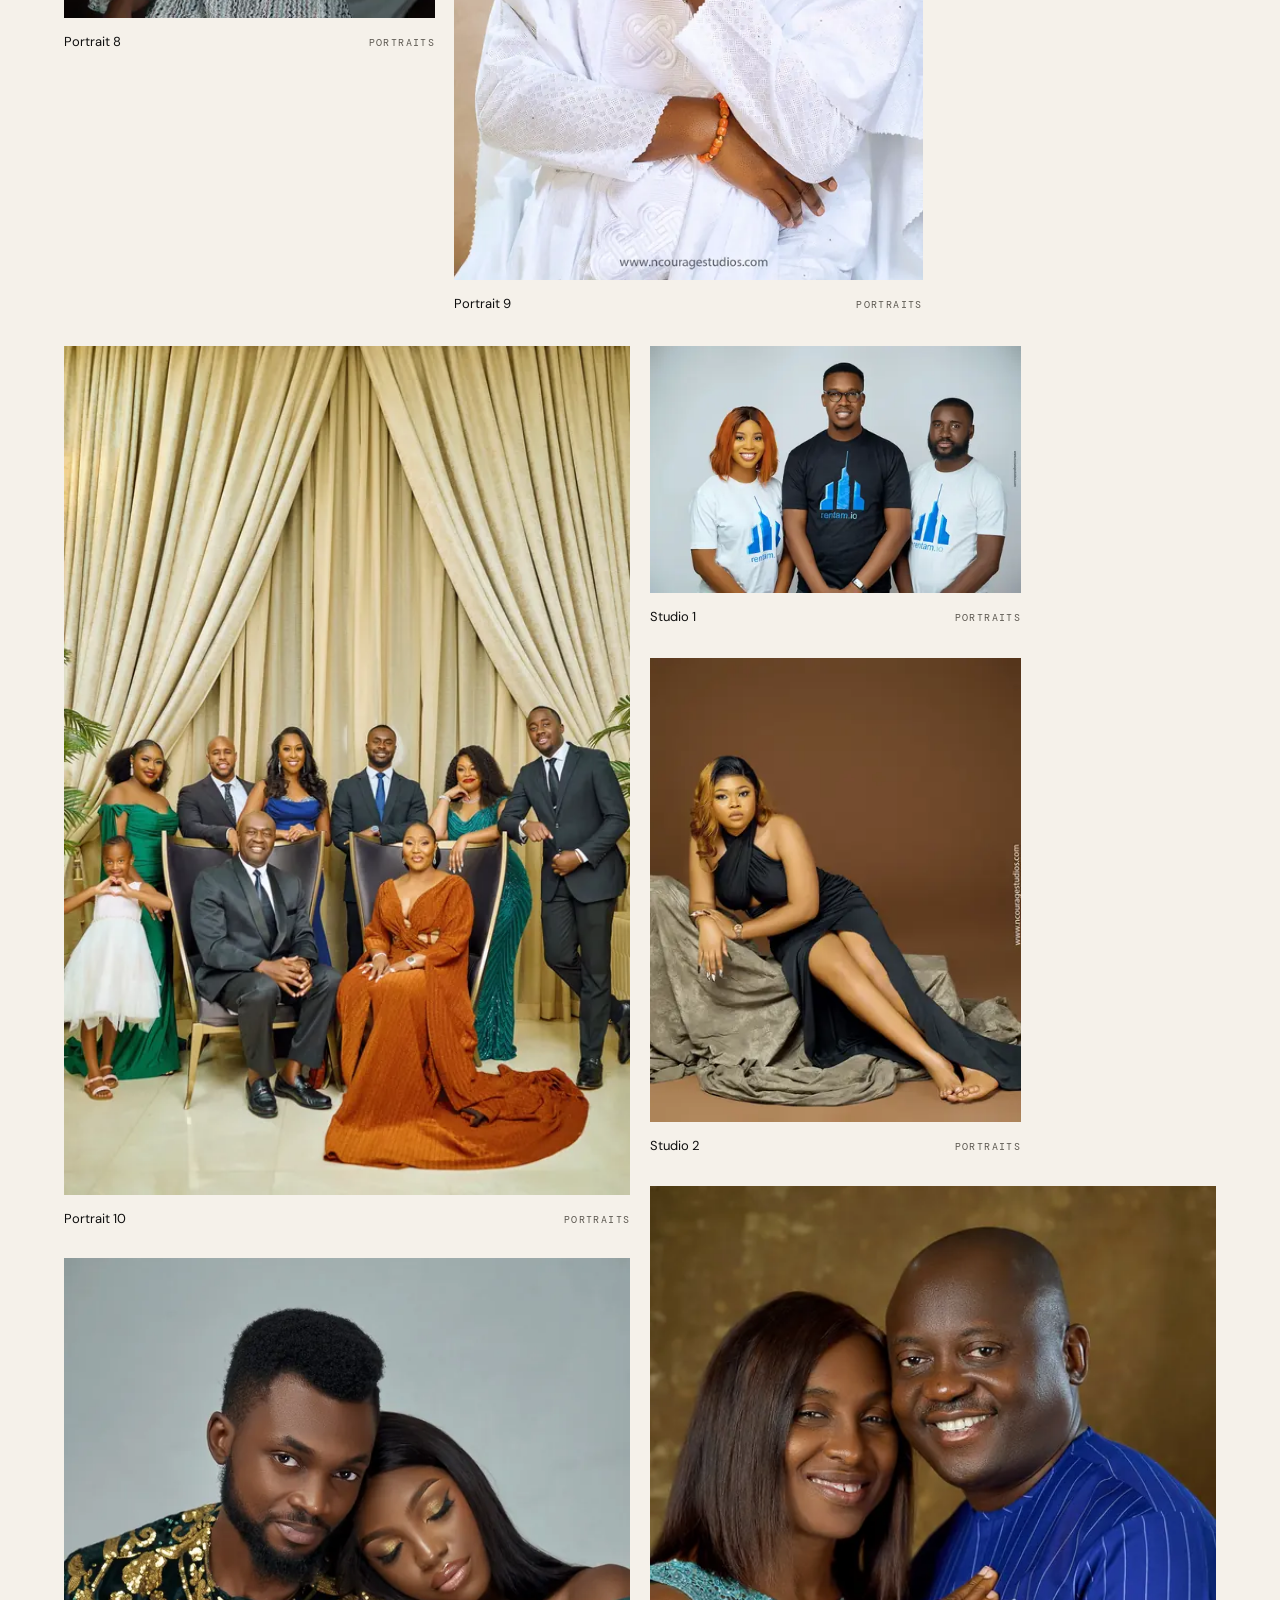
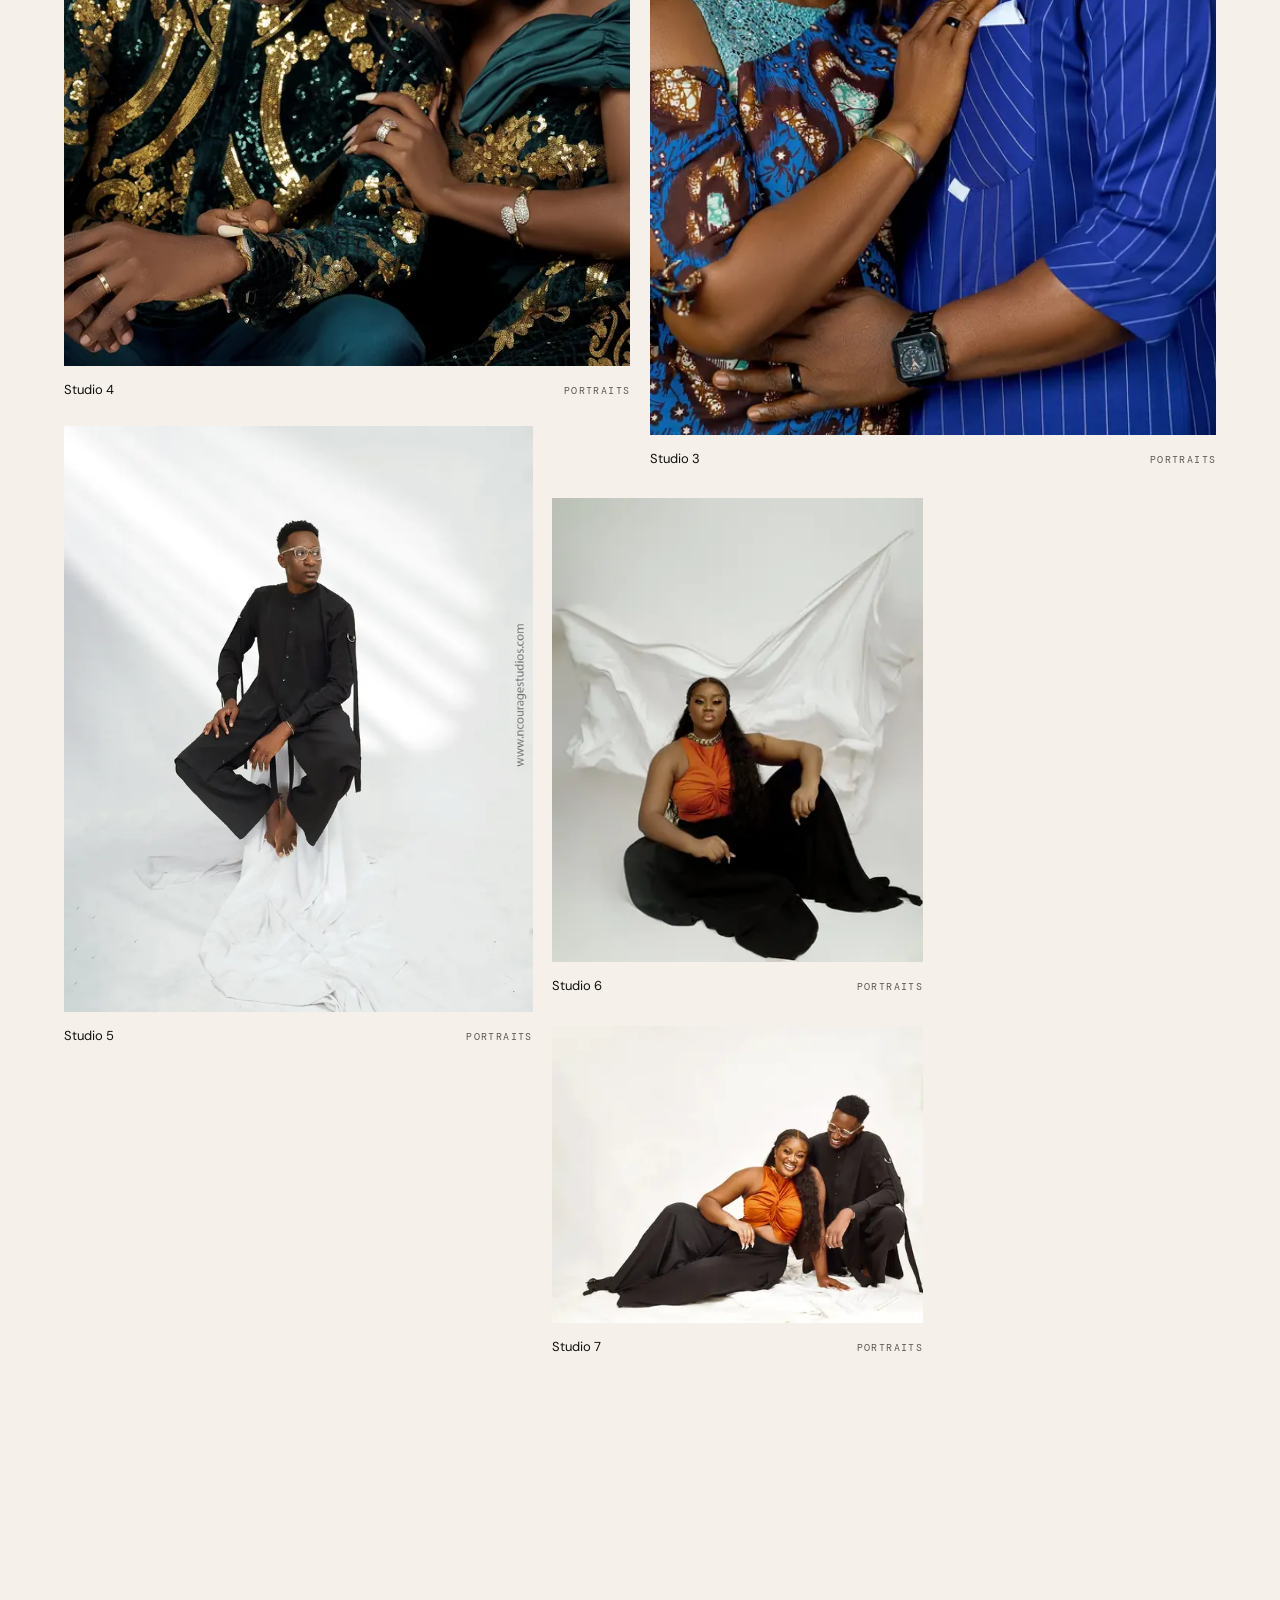
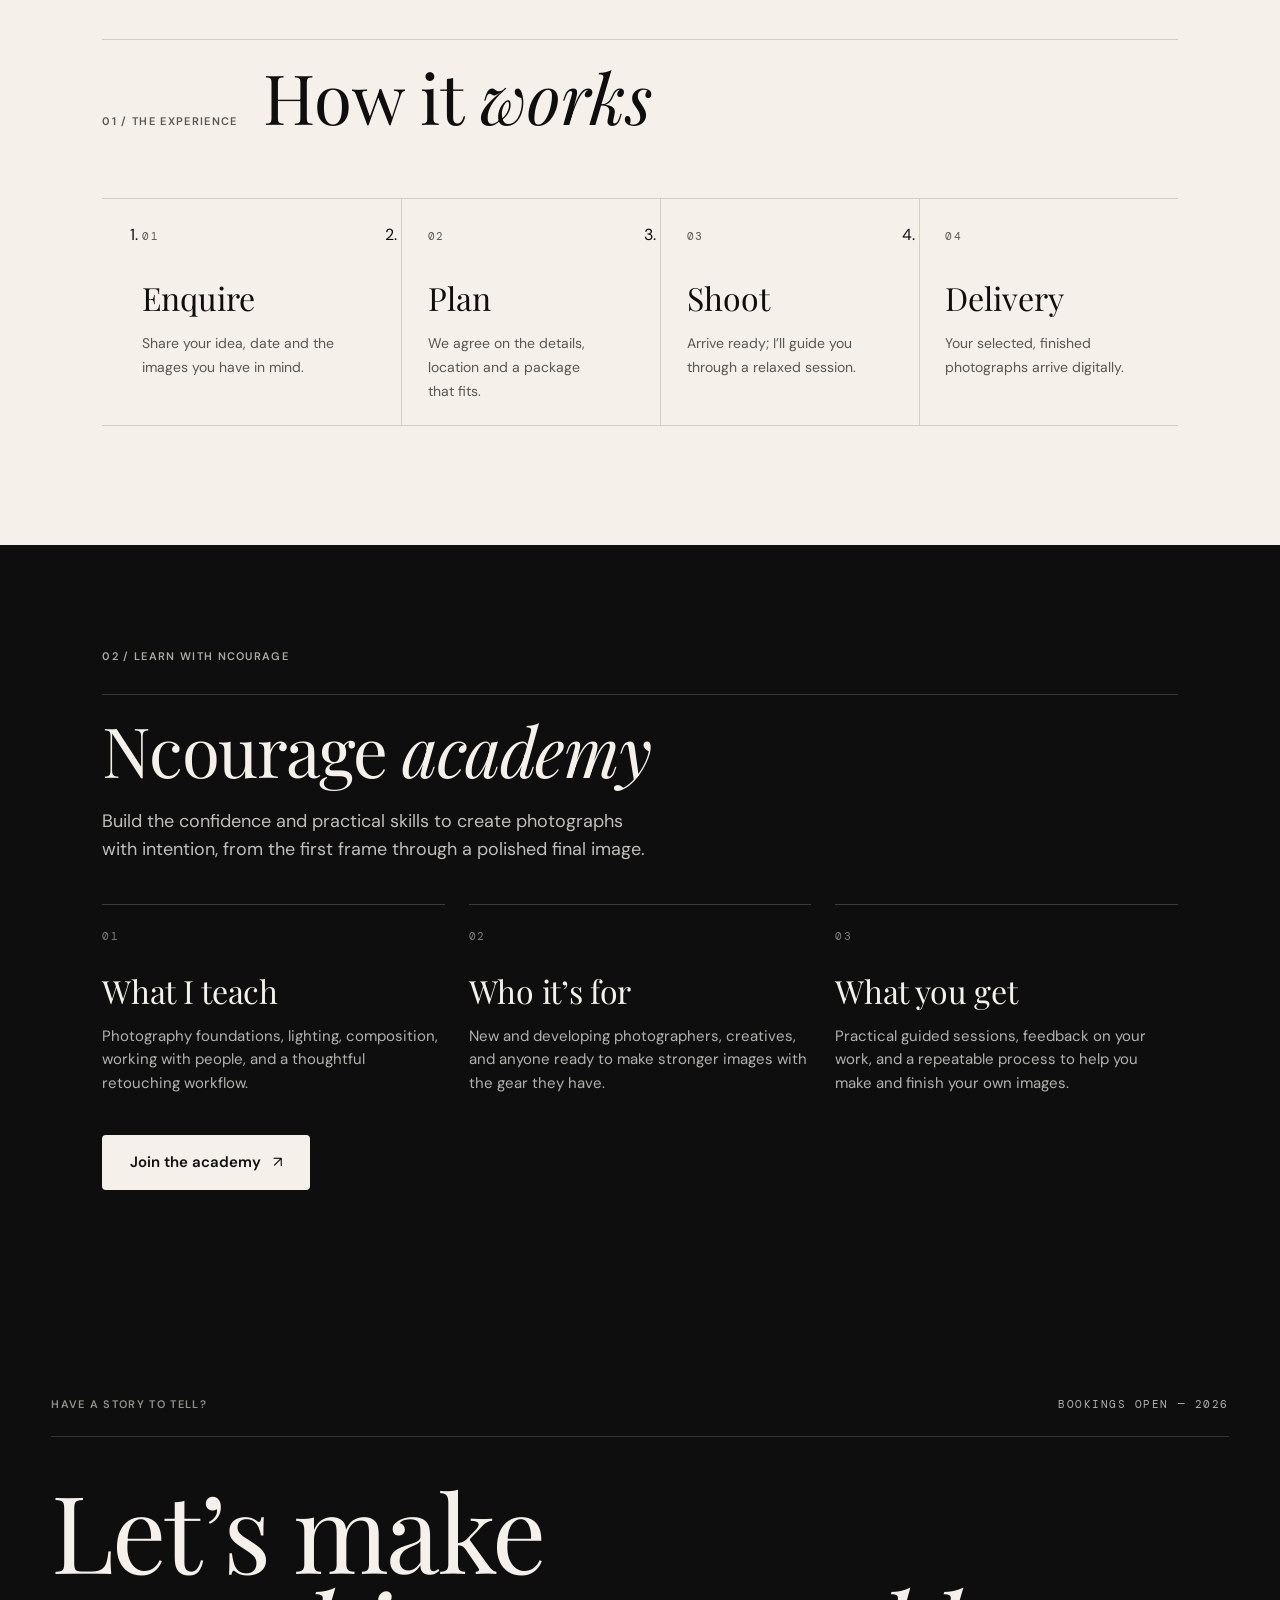
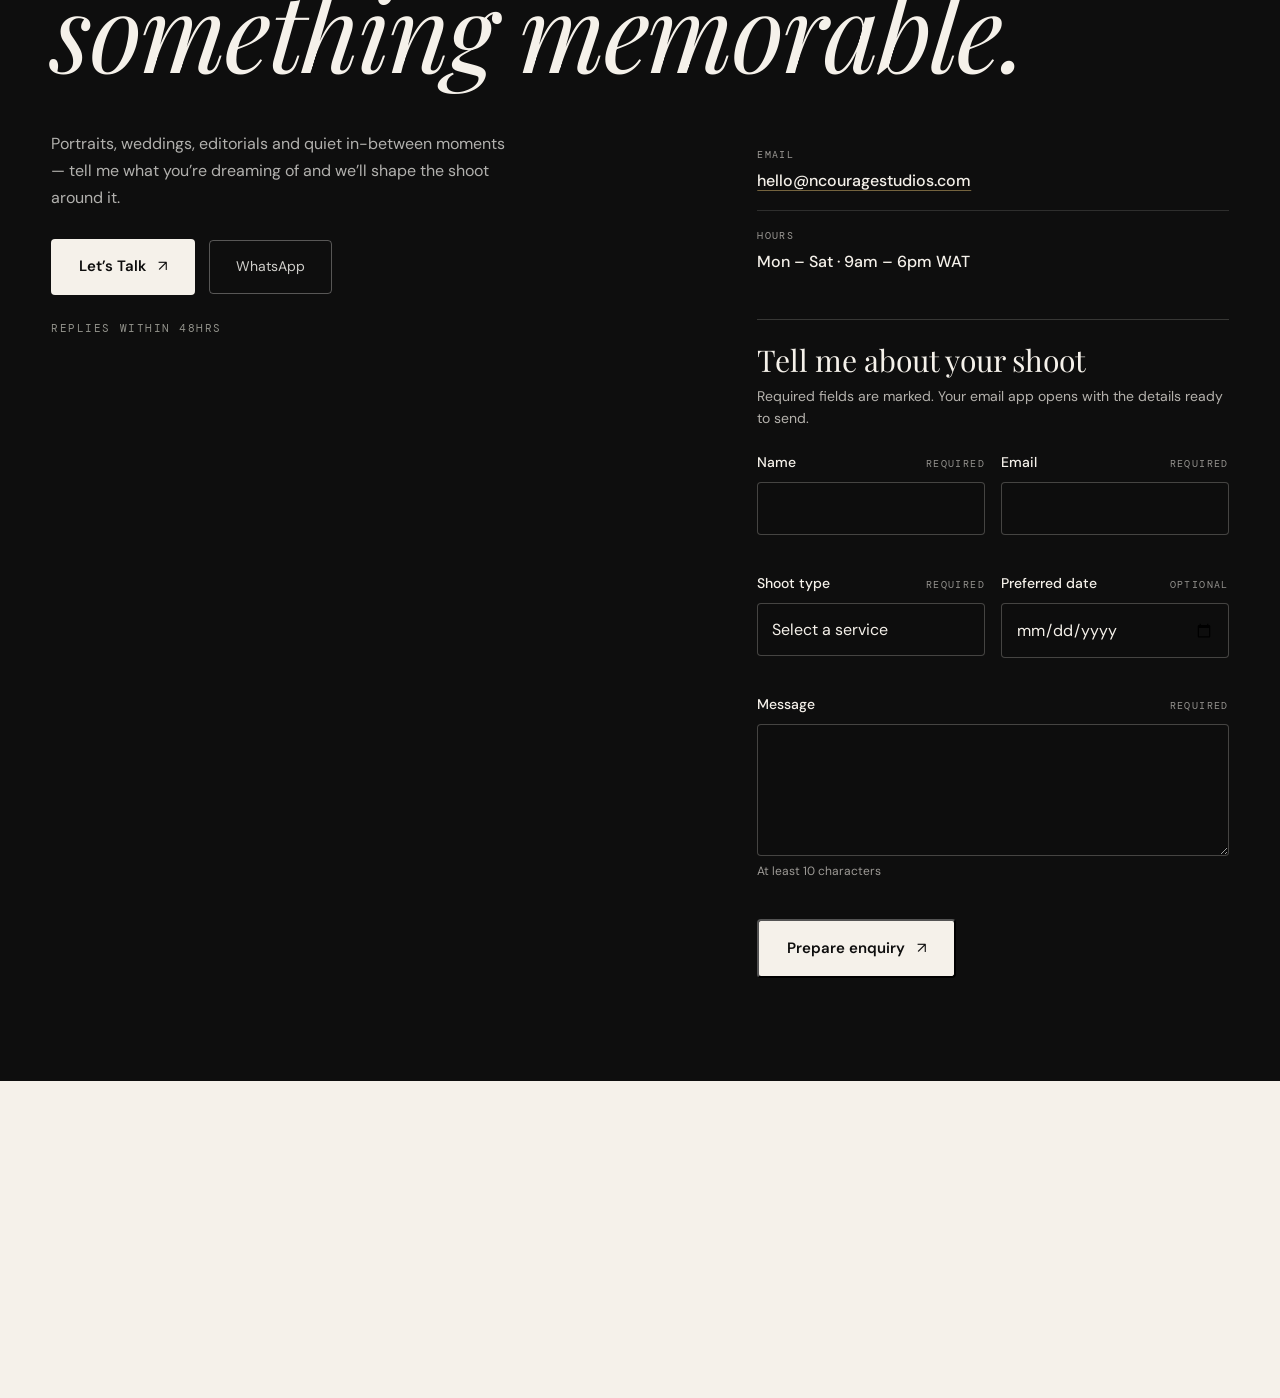
==== commit f74776ba: "Refine Ncourage portfolio design Co-authored-by: Copilot <223556219+Copilot@users.noreply.github.com" ====
--- a/index.html
+++ b/index.html
@@ -105,10 +105,9 @@
            alt="Two models in a beauty editorial portrait against a dark backdrop"
            fetchpriority="high" decoding="async">
       <div class="hero-content" data-reveal>
-        <h1><span>Stories, people</span><br><em>&amp; moments.</em></h1>
+        <h1><span>Photographs</span> <em>that feel like you.</em></h1>
         <p class="hero-copy">
-          Ncourage is an Educator, Retoucher and 
-          a professional photographer based in Nigeria, Africa.
+          Portrait, event and editorial photography, made with care and a relaxed approach.
         </p>
         <p class="location-line">Based in Benin City, working across Nigeria <span>Available for travel</span></p>
         <div class="hero-actions">
@@ -135,17 +134,12 @@
           <figcaption>Muegbeyogho Courage Nosakhare</figcaption>
         </figure>
         <div class="about-content" data-reveal>
-          <h2>My name is<br>Muegbeyogho Courage Nosakhare,<br><em>I’m a Photographer.</em></h2>
+          <h2>Photographer, retoucher<br><em>and educator.</em></h2>
           <p class="about-copy">I create portraits, event and editorial photographs that help you feel at ease in front of the camera and give you images you’ll be proud to keep and share.</p>
           <p class="about-copy">As a photographer, I look for a considered frame that needs minimal post-production. As a retoucher, I refine each image without leaving traces; as an educator, I help students build a process they can repeat.</p>
           <p class="about-copy">From personal portraits to events and editorial work, I listen closely, keep the process relaxed, and focus on photographs that feel like you.</p>
         </div>
       </div>
-      <ul class="index-list" data-reveal data-delay="2">
-        <li><span>01</span> Photographer</li>
-        <li><span>02</span> Retoucher</li>
-        <li><span>03</span> Educator</li>
-      </ul>
     </section>
 
     <section class="gallery-section" id="gallery">
@@ -591,7 +585,6 @@
     </section>
 
     <section class="contact" id="contact">
-      <span class="contact-ghost" aria-hidden="true">Talk</span>
       <div class="contact-inner">
         <div class="contact-top" data-reveal>
           <p class="eyebrow">Have a story to tell?</p>
@@ -604,7 +597,6 @@
             <div class="contact-actions">
               <a class="cta-pill" href="mailto:hello@ncouragestudios.com">Let’s Talk <span aria-hidden="true">↗</span></a>
               <a class="cta-ghost" href="https://wa.me/?text=Hello%20Ncourage%20Studios%2C%20I%E2%80%99d%20like%20to%20book%20a%20shoot." target="_blank" rel="noopener noreferrer">WhatsApp</a>
-              <a class="cta-ghost" href="#gallery">View work</a>
             </div>
             <p class="contact-note">Replies within 48hrs</p>
           </div>
--- a/css/style.css
+++ b/css/style.css
@@ -37,6 +37,8 @@
   --track-wide: .22em;
   --label-size: 11px;
   --label-size-sm: 10px;
+  --radius-control: 4px;
+  --radius-surface: 8px;
 }
 
 * { box-sizing: border-box; }
@@ -55,18 +57,6 @@
 
 .js body { animation: pageFadeIn .65s ease both; }
 
-body::after {
-  content: "";
-  position: fixed;
-  inset: 0;
-  z-index: 15;
-  pointer-events: none;
-  opacity: .075;
-  background-image: radial-gradient(rgba(14,14,14,.3) .45px, transparent .7px);
-  background-size: 4px 4px;
-  mix-blend-mode: multiply;
-}
-
 body.no-scroll { overflow: hidden; }
 
 a { color: inherit; text-decoration: none; }
@@ -116,7 +106,6 @@
   position: relative;
   z-index: 1;
   background: var(--bg);
-  box-shadow: 0 24px 48px -24px rgba(14, 14, 14, .3);
 }
 
 .about-copy + .about-copy { margin-top: 12px; }
@@ -367,12 +356,16 @@
     rgba(14,14,14,0) 100%);
 }
 
-  .hero-content { text-shadow: 0 1px 22px rgba(14,14,14,.5); }
+  .hero-content { text-shadow: 0 1px 14px rgba(14,14,14,.35); }
 
 .eyebrow {
   margin: 0 0 28px;
   color: var(--muted);
-  font-family: var(--font-mono);
+  font-family: var(--font-text);
+  font-size: var(--label-size);
+  font-weight: 600;
+  letter-spacing: .12em;
+  text-transform: uppercase;
 }
 
 .hero h1,
@@ -443,8 +436,7 @@
 .js .hero-content.is-visible h1 em { animation: fadeUp .9s var(--ease) .24s both; }
 .js .hero-content.is-visible .hero-copy { animation: fadeUp .9s var(--ease) .26s both; }
 
-/* Bottom-right mono rail: disciplines plus scroll cue. Positioned over the
-   photo's quiet right edge so the copy block's tuned geometry is untouched. */
+/* Bottom-right scroll cue sits on the photo's quiet edge, clear of the copy. */
 .hero-rail {
   position: absolute;
   right: 8vw;
@@ -452,7 +444,9 @@
   display: flex;
   align-items: center;
   gap: 36px;
-  font-family: var(--font-mono);
+  font-family: var(--font-text);
+  font-size: var(--label-size);
+  letter-spacing: .12em;
   text-transform: uppercase;
   color: rgba(245,241,234,.82);
   text-shadow: 0 1px 14px rgba(14,14,14,.65);
@@ -574,30 +568,13 @@
 .process-list li + li { border-left: 1px solid var(--line); }
 .process-list h3 { margin-top: 22px; }
 
-/* Dark feature plate for the academy. The faint radial "light source" in the
-   top-right corner is the only decoration — layered depth without inventing a
-   new colour beyond the page's own light token. */
 .academy-section {
-  position: relative;
-  overflow: hidden;
   padding: clamp(56px, 8vw, 112px) 8vw;
   background: var(--dark);
   color: var(--light);
 }
 
-.academy-section::before {
-  content: "";
-  position: absolute;
-  top: -30%;
-  right: -10%;
-  width: 60vw;
-  height: 60vw;
-  border-radius: 50%;
-  background: radial-gradient(circle, rgba(245,241,234,.055), transparent 62%);
-  pointer-events: none;
-}
-
-.academy-inner { position: relative; max-width: 1200px; margin: 0 auto; }
+.academy-inner { max-width: 1200px; margin: 0 auto; }
 .academy-section .eyebrow { color: #aaa9a2; }
 /* Size-specific tracking: the display title tightens at this scale. */
 .academy-section .section-title { border-top: 1px solid rgba(245,241,234,.18); padding-top: 22px; letter-spacing: -.02em; }
@@ -610,20 +587,9 @@
   margin-bottom: 40px;
 }
 
-/* Translucent panels: faint surface, hairline border, generous radius.
-   Hover only brightens colour — never transforms — so the response is calm,
-   jitter-free on touch, and reduced-motion safe by construction. */
 .academy-columns > div {
-  padding: 26px 26px 30px;
-  border: 1px solid rgba(245,241,234,.12);
-  border-radius: 18px;
-  background: rgba(245,241,234,.045);
-  transition: background-color .25s ease, border-color .25s ease;
-}
-
-.academy-columns > div:hover {
-  background: rgba(245,241,234,.07);
-  border-color: rgba(245,241,234,.28);
+  padding: 22px 0 0;
+  border-top: 1px solid rgba(245,241,234,.2);
 }
 
 .academy-index {
@@ -821,12 +787,8 @@
   background: none;
   text-align: left;
   cursor: pointer;
-  transition: transform .55s var(--ease);
-}
-
-/* The whole plate lifts a touch on hover, like a print being picked up. */
-.image-card:hover,
-.image-card:focus-visible { transform: translateY(-6px); }
+  transition: color .18s ease;
+}
 
 .placeholder,
 .lightbox-placeholder {
@@ -859,14 +821,6 @@
   font-size: var(--label-size-sm);
   text-transform: uppercase;
   color: rgba(24,24,22,.62);
-}
-
-.placeholder::after {
-  content: "";
-  position: absolute;
-  inset: 0;
-  background: linear-gradient(125deg, rgba(245,241,234,.10), rgba(14,14,14,.06));
-  transition: transform .8s var(--ease);
 }
 
 /* Ghosted display numeral, bottom-left. */
@@ -883,9 +837,6 @@
   transition: transform .6s var(--ease);
 }
 
-/* The numeral slides along as the plate lifts. */
-.image-card:hover .placeholder span { transform: translateX(8px); }
-
 /* Real photographs drop straight in (README replacement pattern). */
 .placeholder img {
   width: 100%;
@@ -893,13 +844,10 @@
   object-fit: contain;
   display: block;
   filter: blur(10px);
-  transition: filter .5s ease, transform .9s var(--ease);
+  transition: filter .3s ease;
 }
 
 .placeholder img.is-loaded { filter: none; }
-.image-card:hover .placeholder img { transform: scale(1.02); }
-
-.image-card:hover .placeholder::after { transform: scale(1.08); }
 
 .image-meta {
   display: flex;
@@ -976,50 +924,6 @@
 .js .about-content.is-visible .about-copy { animation: fadeUp .8s var(--ease-out) .12s both; }
 .js .about-content.is-visible .location-line { animation: fadeUp .8s var(--ease-out) .2s both; }
 
-/* Numbered services index — the footer tagline, made editorial. */
-.index-list {
-  display: grid;
-  grid-template-columns: repeat(3, 1fr);
-  margin-top: clamp(32px, 4vw, 60px);
-  border-top: 1px solid rgba(245,241,234,.14);
-  border-bottom: 1px solid rgba(245,241,234,.14);
-}
-
-.index-list li {
-  position: relative;
-  display: flex;
-  align-items: flex-end;
-  gap: 16px;
-  min-height: 128px;
-  padding: 17px 0;
-  font-size: 14px;
-  letter-spacing: .02em;
-}
-
-.index-list li + li {
-  border-left: 1px solid rgba(245,241,234,.14);
-  padding-left: clamp(18px, 2.4vw, 32px);
-}
-
-.index-list li span {
-  position: absolute;
-  top: -10px;
-  right: 12px;
-  z-index: 0;
-  font-family: var(--font-display);
-  font-size: clamp(68px, 8vw, 112px);
-  letter-spacing: 0;
-  line-height: 1;
-  color: rgba(245,241,234,.1);
-  pointer-events: none;
-}
-
-/* Once the list reveals, the three disciplines count themselves in — same
-   soft deceleration as the rest of the section, no overshoot. */
-.js .index-list.is-visible li { animation: reveal .6s var(--ease-out) both; }
-.js .index-list.is-visible li:nth-child(2) { animation-delay: .08s; }
-.js .index-list.is-visible li:nth-child(3) { animation-delay: .16s; }
-
 /* Portrait plate — quiet depth: rounded corners, an inset hairline, and a
    soft shadow instead of the offset editorial frame. The plate isn't
    interactive, so there is no hover lift — restraint is the interaction. */
@@ -1028,7 +932,7 @@
 .portrait-plate {
   aspect-ratio: 4 / 5;
   border: 1px solid rgba(245,241,234,.14);
-  border-radius: 18px;
+  border-radius: var(--radius-surface);
   box-shadow: 0 28px 64px -28px rgba(0,0,0,.65);
 }
 
@@ -1039,16 +943,13 @@
 
 .portrait figcaption {
   margin-top: 18px;
-  font-family: var(--font-mono);
-  font-size: var(--label-size-sm);
-  letter-spacing: .14em;
+  font-size: var(--label-size);
+  font-weight: 500;
+  letter-spacing: .06em;
   text-transform: uppercase;
   color: rgba(245,241,234,.5);
 }
 
-/* ---------- Contact: dark inset plate closer ----------
-   First-design composition (ghost word + framed plate + rail +
-   2-col grid with booking card). No pulse dot, no location lines. */
 .contact {
   position: relative;
   overflow: clip;
@@ -1058,31 +959,10 @@
   padding: clamp(56px, 8vw, 120px) clamp(20px, 4vw, 56px);
 }
 
-.contact-ghost {
-  position: absolute;
-  right: -0.04em;
-  bottom: -0.22em;
-  font-family: var(--font-display);
-  font-style: italic;
-  font-size: clamp(120px, 24vw, 340px);
-  line-height: 1;
-  letter-spacing: 0;
-  color: transparent;
-  -webkit-text-stroke: 1px rgba(241, 240, 235, 0.13);
-  pointer-events: none;
-  user-select: none;
-  will-change: transform; /* driven by the scroll parallax in script.js */
-}
-
 .contact-inner {
   position: relative;
-  border: 1px solid rgba(241, 240, 235, 0.16);
-  border-radius: 20px;
-  padding: clamp(32px, 5vw, 72px) clamp(24px, 5vw, 72px);
-  background:
-    radial-gradient(120% 90% at 85% 0%, rgba(245,241,234,.04), transparent 55%),
-    radial-gradient(100% 100% at 0% 100%, rgba(241, 240, 235, 0.06), transparent 50%),
-    var(--dark);
+  max-width: 1280px;
+  margin: 0 auto;
 }
 
 .contact-top {
@@ -1150,11 +1030,11 @@
   gap: 12px;
   background: var(--light);
   color: var(--dark);
-  border-radius: 999px;
+  border-radius: var(--radius-control);
   padding: 15px 28px;
   font-size: 15px;
   font-weight: 600;
-  transition: background 0.3s var(--ease), color 0.3s ease, transform 0.3s var(--ease);
+  transition: background 0.18s ease, color 0.18s ease, transform 0.16s var(--ease-out);
 }
 
 .cta-pill:hover {
@@ -1175,11 +1055,11 @@
   display: inline-flex;
   align-items: center;
   border: 1px solid rgba(241, 240, 235, 0.32);
-  border-radius: 999px;
+  border-radius: var(--radius-control);
   padding: 14px 26px;
   font-size: 14px;
   color: rgba(241, 240, 235, 0.85);
-  transition: border-color 0.3s ease, background 0.3s ease, transform 0.3s var(--ease);
+  transition: border-color 0.18s ease, background 0.18s ease, transform 0.16s var(--ease-out);
 }
 
 .cta-ghost:hover {
@@ -1284,7 +1164,7 @@
   width: 100%;
   min-height: 48px;
   border: 1px solid rgba(245,241,234,.24);
-  border-radius: 12px;
+  border-radius: var(--radius-control);
   padding: 12px 14px;
   background: rgba(14,14,14,.32);
   color: var(--light);
@@ -1422,10 +1302,10 @@
   position: relative;
   display: inline-block;
   padding: 4px 0;
-  font-family: var(--font-logo);
+  font-family: var(--font-text);
   font-size: 11px;
   font-weight: 500;
-  letter-spacing: .16em;
+  letter-spacing: .12em;
   text-transform: uppercase;
   transition: color .3s var(--ease);
 }
@@ -1673,7 +1553,7 @@
   left: 50%;
   bottom: 16px;
   transform: translate(-50%, 8px);
-  border-radius: 999px;
+  border-radius: var(--radius-control);
   padding: 13px 22px;
   background: var(--accent);
   color: var(--dark);
@@ -1738,9 +1618,6 @@
   .process-list li:nth-child(3) { border-left: 0; border-top: 1px solid var(--line); }
   .process-list li:nth-child(4) { border-top: 1px solid var(--line); }
   .portrait { max-width: 340px; }
-  .index-list { grid-template-columns: 1fr; }
-  .index-list li + li { border-left: 0; padding-left: 0; border-top: 1px solid rgba(245,241,234,.14); }
-
   /* Tablet header: the hamburger takes over at 900px — five links plus
      the lockup crowd a 768px bar, so the mobile index serves tablet too. */
   .site-header { height: 72px; padding: 0 6vw; }
@@ -1757,7 +1634,7 @@
     height: 44px;
     padding: 0;
     border: 1px solid rgba(245,241,234,.34);
-    border-radius: 14px;
+    border-radius: var(--radius-control);
     background: rgba(245,241,234,.1);
     cursor: pointer;
     transition: background-color .16s ease, border-color .16s ease, transform .1s ease-out;
@@ -1806,7 +1683,7 @@
     overflow-y: auto;
     padding: 16px clamp(16px, 3vw, 24px) 20px;
     border: 1px solid rgba(245,241,234,.56);
-    border-radius: 18px;
+    border-radius: var(--radius-surface);
     background: rgba(245,241,234,.9);
     -webkit-backdrop-filter: saturate(160%) blur(24px);
     backdrop-filter: saturate(160%) blur(24px);
@@ -2003,10 +1880,8 @@
   .academy-columns { gap: 14px; }
 
   .contact { padding: var(--space-6) 4vw; }
-  .contact-inner { padding: var(--space-3); border-radius: 16px; }
   .contact-grid { grid-template-columns: 1fr; gap: 28px; }
   .contact h2 { font-size: clamp(42px, 13vw, 64px); }
-  .contact-ghost { font-size: clamp(90px, 32vw, 160px); }
 
   .mobile-booking { display: inline-flex; align-items: center; justify-content: center; }
   .back-to-top { right: 16px; bottom: 78px; }
@@ -2091,9 +1966,6 @@
   .cta-ghost:hover,
   .footer-social a:hover { transform: none; }
 
-  .image-card:hover .placeholder img,
-  .image-card:hover .placeholder::after,
-  .image-card:hover .placeholder span,
   .cta-pill:hover span { transform: none; }
 }
 
@@ -2134,12 +2006,9 @@
   /* The footer reveal is positional scroll motion, so it drops out: the footer
      returns to normal flow and the curtain's lift shadow is removed. */
   footer { position: static; }
-  main { box-shadow: none; }
-
-  /* Plates and the ghost word hold their resting state; script.js also skips
-     wiring these animations up at all when motion is reduced. */
+  /* Plates hold their resting state; script.js also skips wiring these
+     animations up at all when motion is reduced. */
   .js .gallery-item { opacity: 1 !important; }
-  .contact-ghost { transform: none !important; }
   .js .hero-image { animation: none !important; transform: none !important; }
 
   /* The menu cross-fades instead of snapping out of existence: opacity keeps
